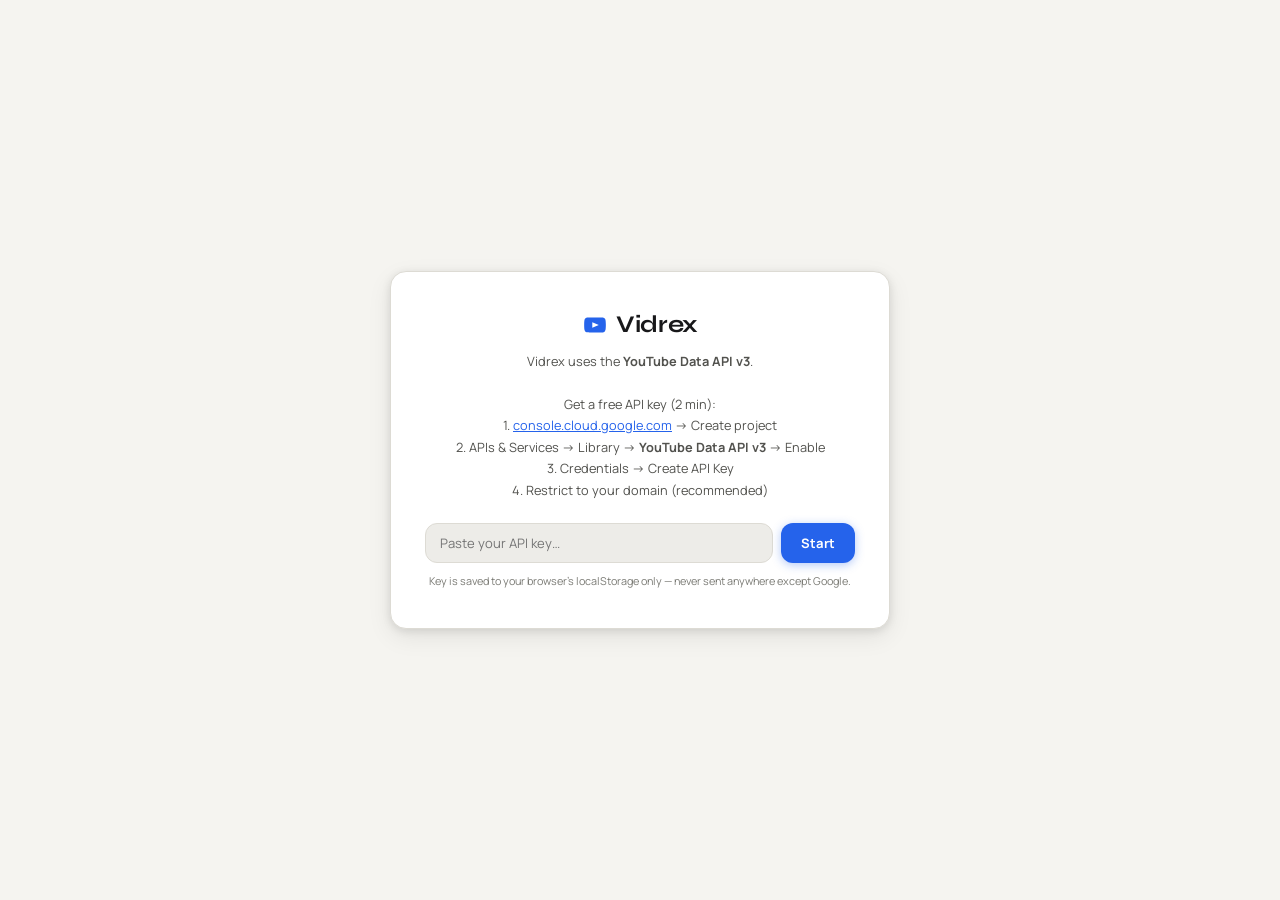
==== index.html @ 0758f0a5 "Add files via upload" ====
<!DOCTYPE html>
<html lang="en" data-theme="light">
<head>
<meta charset="UTF-8">
<meta name="viewport" content="width=device-width, initial-scale=1.0">
<title>Vidrex</title>
<link rel="preconnect" href="https://fonts.googleapis.com">
<link rel="preconnect" href="https://fonts.gstatic.com" crossorigin>
<link href="https://fonts.googleapis.com/css2?family=Syne:wght@600;700;800&family=Manrope:wght@300;400;500;600;700&family=JetBrains+Mono:wght@400;500&display=swap" rel="stylesheet">
<style>
:root{
  --bg:#f5f4f0;
  --bg2:#ffffff;
  --bg3:#edece8;
  --border:#dddbd4;
  --text:#18181a;
  --text2:#52524e;
  --text3:#7a7a74;
  --accent:#2563eb;
  --accent2:#1d4ed8;
  --accent-glow:rgba(37,99,235,.14);
  --thumb:#e0dfd9;
  --sw:248px;
  --r:8px;
  --r2:12px;
  --nh:58px;
  --font:'Manrope',sans-serif;
  --display:'Syne',sans-serif;
  --mono:'JetBrains Mono',monospace;
  --shadow:0 1px 3px rgba(0,0,0,.07),0 4px 12px rgba(0,0,0,.05);
  --shadow2:0 2px 8px rgba(0,0,0,.1),0 8px 24px rgba(0,0,0,.08);
}
[data-theme=dark]{
  --bg:#0e0f11;
  --bg2:#16181c;
  --bg3:#1e2026;
  --border:#252830;
  --text:#e8e9ee;
  --text2:#9ea3b0;
  --text3:#6b7180;
  --accent:#3b82f6;
  --accent2:#60a5fa;
  --accent-glow:rgba(59,130,246,.18);
  --thumb:#1e2026;
  --shadow:0 1px 3px rgba(0,0,0,.3),0 4px 12px rgba(0,0,0,.2);
  --shadow2:0 2px 8px rgba(0,0,0,.4),0 8px 24px rgba(0,0,0,.3);
}
*,*::before,*::after{
  box-sizing:border-box;
  margin:0;
  padding:0;
}
html{font-size:15px;scroll-behavior:smooth}
body{
  font-family:var(--font);
  background:var(--bg);
  color:var(--text);
  min-height:100vh;
  transition:background .2s,color .2s;
  overflow-x:hidden;
}
a{color:inherit;text-decoration:none}
button{
  font-family:var(--font);
  cursor:pointer;
  border:none;
  background:none;
}
input,select{font-family:var(--font)}
img{display:block;max-width:100%}
::-webkit-scrollbar{width:5px;height:5px}
::-webkit-scrollbar-thumb{background:var(--border);border-radius:99px}
::-webkit-scrollbar-track{background:transparent}
#api-banner{
  position:fixed;
  inset:0;
  z-index:9999;
  background:var(--bg);
  display:flex;
  align-items:center;
  justify-content:center;
  padding:20px;
}
.api-box{
  background:var(--bg2);
  border:1.5px solid var(--border);
  border-radius:16px;
  padding:38px 34px;
  max-width:500px;
  width:100%;
  text-align:center;
  box-shadow:var(--shadow2);
}
.api-logo{
  font-family:var(--display);
  font-size:1.6rem;
  font-weight:700;
  color:var(--accent);
  margin-bottom:12px;
  display:flex;
  align-items:center;
  justify-content:center;
  gap:8px;
  letter-spacing:-.02em;
}
.api-logo svg{
  width:26px;
  height:26px;
  fill:var(--accent);
}
.api-logo span{color:var(--text)}
.api-box p{
  font-size:.85rem;
  color:var(--text2);
  line-height:1.68;
  margin-bottom:22px;
}
.api-box p a{color:var(--accent);text-decoration:underline}
.api-row{
  display:flex;
  gap:8px;
  margin-bottom:10px;
}
.api-row input{
  flex:1;
  padding:10px 14px;
  border:1.5px solid var(--border);
  border-radius:var(--r2);
  background:var(--bg3);
  color:var(--text);
  font-size:.87rem;
  outline:none;
  transition:border-color .15s,box-shadow .15s;
}
.api-row input:focus{border-color:var(--accent);box-shadow:0 0 0 3px var(--accent-glow)}
.api-go{
  padding:10px 20px;
  background:var(--accent);
  color:#fff;
  border-radius:var(--r2);
  font-size:.87rem;
  font-weight:700;
  transition:opacity .15s,transform .1s;
  white-space:nowrap;
  box-shadow:0 2px 10px rgba(37,99,235,.35);
}
.api-go:hover{opacity:.88;transform:translateY(-1px)}
.api-err{
  font-size:.77rem;
  color:#ef4444;
  margin-top:7px;
  display:none;
}
.api-note{
  font-size:.72rem;
  color:var(--text3);
  line-height:1.55;
  margin-top:9px;
}
#quota-box.warn{border-color:#f59e0b;color:#92400e}
[data-theme=dark] #quota-box.warn{color:#fbbf24}
.quota-bar-wrap{
  width:80px;
  height:5px;
  background:var(--bg3);
  border-radius:3px;
  overflow:hidden;
}
.quota-bar{
  height:100%;
  border-radius:3px;
  transition:width .3s;
  background:#22c55e;
}
.quota-bar.med{background:#f59e0b}
.quota-bar.hi{background:#ef4444}
#nav{
  position:fixed;
  top:0;
  left:0;
  right:0;
  z-index:100;
  height:var(--nh);
  background:var(--bg2);
  border-bottom:1px solid var(--border);
  display:flex;
  align-items:center;
  padding:0 18px;
  gap:12px;
  backdrop-filter:blur(12px);
  -webkit-backdrop-filter:blur(12px);
}
.logo{
  font-family:var(--display);
  font-size:1.18rem;
  font-weight:700;
  letter-spacing:-.02em;
  color:var(--accent);
  flex-shrink:0;
  display:flex;
  align-items:center;
  gap:6px;
  cursor:pointer;
  user-select:none;
  transition:opacity .15s;
}
.logo:hover{opacity:.82}
.logo svg{
  width:21px;
  height:21px;
  fill:var(--accent);
  flex-shrink:0;
}
.logo .lt{color:var(--text)}
/* single search bar with history dropdown */
.nsw{
  flex:1;
  max-width:520px;
  margin:0 auto;
  display:flex;
  align-items:center;
  background:var(--bg3);
  border:1.5px solid var(--border);
  border-radius:999px;
  overflow:visible;
  transition:border-color .2s,box-shadow .2s;
  position:relative;
}
.nsw:focus-within{border-color:var(--accent);box-shadow:0 0 0 3.5px var(--accent-glow)}
.nsw input{
  flex:1;
  padding:8px 16px;
  background:none;
  border:none;
  outline:none;
  font-size:.86rem;
  font-weight:500;
  color:var(--text);
  border-radius:999px 0 0 999px;
  font-family:var(--font);
}
.nsw input::placeholder{color:var(--text3)}
.sb2{
  padding:0 14px;
  height:36px;
  color:var(--text3);
  display:flex;
  align-items:center;
  border-left:1.5px solid var(--border);
  transition:color .15s;
  flex-shrink:0;
  border-radius:0 999px 999px 0;
}
.sb2:hover{color:var(--accent)}
.sb2 svg{width:14px;height:14px}
/* search history dropdown */
.sh-drop{
  position:absolute;
  top:calc(100% + 7px);
  left:0;
  right:0;
  background:var(--bg2);
  border:1.5px solid var(--border);
  border-radius:var(--r2);
  box-shadow:var(--shadow2);
  z-index:9000;
  display:none;
  overflow:hidden;
  min-width:200px;
}
.sh-drop.open{display:block}
.sh-item{
  display:flex;
  align-items:center;
  gap:9px;
  padding:8px 14px;
  font-size:.84rem;
  color:var(--text2);
  cursor:pointer;
  transition:background .1s;
}
.sh-item:hover{background:var(--bg3)}
.sh-item svg{
  width:13px;
  height:13px;
  flex-shrink:0;
  color:var(--text3);
}
.sh-item .sh-txt{
  flex:1;
  overflow:hidden;
  text-overflow:ellipsis;
  white-space:nowrap;
}
.sh-del{
  padding:2px 7px;
  font-size:.72rem;
  color:var(--text3);
  transition:color .1s;
  border-radius:4px;
  flex-shrink:0;
}
.sh-del:hover{color:var(--accent);background:var(--bg3)}
.nr{
  display:flex;
  align-items:center;
  gap:4px;
  flex-shrink:0;
}
.tz{
  font-size:.68rem;
  font-weight:500;
  color:var(--text2);
  background:var(--bg3);
  border:1.5px solid var(--border);
  border-radius:var(--r);
  padding:4px 6px;
  cursor:pointer;
  outline:none;
  max-width:170px;
  font-family:var(--font);
}
.nb{
  width:34px;
  height:34px;
  border-radius:50%;
  display:flex;
  align-items:center;
  justify-content:center;
  color:var(--text3);
  transition:background .15s,color .15s;
}
.nb:hover{background:var(--bg3);color:var(--text)}
.nb svg{width:16px;height:16px}
#app{padding-top:var(--nh);display:flex}
#sidebar{
  width:var(--sw);
  flex-shrink:0;
  position:fixed;
  top:var(--nh);
  bottom:0;
  left:0;
  background:var(--bg2);
  border-right:1px solid var(--border);
  overflow-y:auto;
  padding:10px 0 8px;
  z-index:50;
  transition:transform .22s cubic-bezier(.4,0,.2,1);
}
#sidebar.collapsed{transform:translateX(-100%)}
#main{transition:margin-left .22s cubic-bezier(.4,0,.2,1)}
body.sidebar-collapsed #main{margin-left:0}
/* hamburger button */
.hbg{
  width:34px;
  height:34px;
  border-radius:50%;
  display:flex;
  flex-direction:column;
  align-items:center;
  justify-content:center;
  gap:4px;
  color:var(--text3);
  transition:background .15s,color .15s;
  flex-shrink:0;
}
.hbg:hover{background:var(--bg3);color:var(--text)}
.hbg span{
  display:block;
  width:15px;
  height:1.5px;
  background:currentColor;
  border-radius:2px;
  transition:transform .22s,opacity .22s,width .22s;
}
.si{
  display:flex;
  align-items:center;
  gap:10px;
  padding:8px 18px;
  font-size:.84rem;
  font-weight:500;
  color:var(--text3);
  cursor:pointer;
  width:100%;
  text-align:left;
  transition:background .12s,color .12s;
  border-radius:0;
  position:relative;
}
.si:hover{background:var(--bg3);color:var(--text)}
.si.active{
  color:var(--accent);
  background:var(--accent-glow);
}
.si.active::before{
  content:'';
  position:absolute;
  left:0;top:0;bottom:0;
  width:3px;
  background:var(--accent);
  border-radius:0 2px 2px 0;
}
.si svg{
  width:15px;
  height:15px;
  flex-shrink:0;
}
.sd{
  border:none;
  border-top:1px solid var(--border);
  margin:6px 14px;
}
#main{
  margin-left:var(--sw);
  flex:1;
  padding:28px 28px 40px;
  min-height:calc(100vh - var(--nh));
  transition:margin-left .22s cubic-bezier(.4,0,.2,1);
}
.cats{
  display:flex;
  gap:6px;
  flex-wrap:wrap;
  margin-bottom:22px;
}
.cat{
  padding:5px 14px;
  border-radius:999px;
  font-size:.76rem;
  font-weight:600;
  background:var(--bg2);
  color:var(--text3);
  border:1.5px solid var(--border);
  cursor:pointer;
  transition:all .15s;
  letter-spacing:.01em;
}
.cat:hover{border-color:var(--accent);color:var(--accent);background:var(--accent-glow)}
.cat.active{
  background:var(--accent);
  color:#fff;
  border-color:var(--accent);
  box-shadow:0 2px 8px rgba(37,99,235,.3);
}
.vgrid{
  display:grid;
  grid-template-columns:repeat(auto-fill,minmax(276px,1fr));
  gap:24px 18px;
}
.vc{
  cursor:pointer;
  border-radius:var(--r2);
  transition:transform .2s,box-shadow .2s;
}
.vc:hover{transform:translateY(-3px);box-shadow:var(--shadow2)}
.vc:hover .tov{opacity:1}
.tw{
  position:relative;
  aspect-ratio:16/9;
  background:var(--thumb);
  border-radius:var(--r2);
  overflow:hidden;
  margin-bottom:10px;
}
.tw img{
  width:100%;
  height:100%;
  object-fit:cover;
  display:block;
  transition:transform .3s;
}
.vc:hover .tw img{transform:scale(1.03)}
.tph{
  width:100%;
  height:100%;
  display:flex;
  align-items:center;
  justify-content:center;
  font-size:2.2rem;
  color:var(--text3);
}
.tov{
  position:absolute;
  inset:0;
  background:linear-gradient(to top,rgba(0,0,0,.5) 0%,rgba(0,0,0,.1) 100%);
  display:flex;
  align-items:center;
  justify-content:center;
  opacity:0;
  transition:opacity .2s;
}
.tov-p{
  width:46px;
  height:46px;
  background:rgba(255,255,255,.95);
  border-radius:50%;
  display:flex;
  align-items:center;
  justify-content:center;
  color:var(--accent);
  box-shadow:0 4px 16px rgba(0,0,0,.25);
  transition:transform .2s;
}
.vc:hover .tov-p{transform:scale(1.08)}
.tov-p svg{
  width:16px;
  height:16px;
  margin-left:3px;
}
.td{
  position:absolute;
  bottom:6px;
  right:6px;
  background:rgba(0,0,0,.82);
  color:#fff;
  font-size:.64rem;
  font-family:var(--mono);
  padding:2px 6px;
  border-radius:4px;
  letter-spacing:.02em;
}
.vt{
  font-size:.86rem;
  font-weight:600;
  line-height:1.38;
  color:var(--text);
  margin-bottom:4px;
  display:-webkit-box;
  -webkit-line-clamp:2;
  -webkit-box-orient:vertical;
  overflow:hidden;
}
.vch{
  font-size:.74rem;
  font-weight:500;
  color:var(--text3);
  margin-bottom:2px;
}
.vs{font-size:.72rem;color:var(--text3)}
.dot{margin:0 4px}
/* ── Personalised "For You" label ───────────────────────────── */
.fy-label{
  grid-column:1/-1;
  display:flex;
  align-items:center;
  gap:5px;
  font-size:.7rem;
  font-weight:700;
  color:var(--text3);
  margin-bottom:-4px;
  letter-spacing:.06em;
  text-transform:uppercase;
}
.fy-label svg{width:11px;height:11px;flex-shrink:0;color:var(--accent);opacity:.7}
/* ── Sub-section divider labels ─────────────────────────────── */
.feed-sect{
  grid-column:1/-1;
  display:flex;
  align-items:center;
  gap:8px;
  font-size:.72rem;
  font-weight:600;
  color:var(--text3);
  text-transform:uppercase;
  letter-spacing:.05em;
  margin:6px 0 -4px;
}
.feed-sect::after{content:'';flex:1;height:1px;background:var(--border)}
.loader{
  display:flex;
  justify-content:center;
  padding:28px;
  gap:6px;
}
.loader span{
  width:6px;
  height:6px;
  border-radius:50%;
  background:var(--accent);
  animation:bounce .9s infinite both;
  opacity:.5;
}
.loader span:nth-child(2){animation-delay:.15s}
.loader span:nth-child(3){animation-delay:.3s}
@keyframes bounce{0%,80%,100%{transform:scale(.6);opacity:.3}40%{transform:scale(1);opacity:1}}
#watch-page,#channel-page,#search-page{display:none}
#watch-page.on,#channel-page.on,#search-page.on{display:block}
#home-page.off{display:none}
.wtop{
  display:flex;
  align-items:center;
  gap:10px;
  margin-bottom:18px;
  flex-wrap:wrap;
}
.bb{
  display:flex;
  align-items:center;
  gap:5px;
  font-size:.81rem;
  font-weight:600;
  color:var(--text3);
  padding:6px 12px 6px 9px;
  border-radius:999px;
  background:var(--bg2);
  border:1.5px solid var(--border);
  transition:all .15s;
  flex-shrink:0;
}
.bb:hover{color:var(--text);border-color:var(--text3)}
.bb svg{width:13px;height:13px}
.wl{
  display:grid;
  grid-template-columns:1fr 334px;
  gap:28px;
  align-items:start;
}
.pw{
  position:relative;
  width:100%;
  aspect-ratio:16/9;
  background:#000;
  border-radius:var(--r2);
  overflow:hidden;
  margin-bottom:15px;
  box-shadow:var(--shadow2);
}
.wti{
  font-family:var(--display);
  font-size:1.12rem;
  font-weight:700;
  line-height:1.3;
  letter-spacing:-.015em;
  margin-bottom:10px;
}
.wmr{
  display:flex;
  align-items:center;
  justify-content:space-between;
  flex-wrap:wrap;
  gap:7px;
  margin-bottom:13px;
  padding-bottom:13px;
  border-bottom:1px solid var(--border);
}
.wst{
  font-size:.78rem;
  color:var(--text3);
  display:flex;
  gap:14px;
  flex-wrap:wrap;
}
.wa{
  display:flex;
  gap:5px;
  flex-wrap:wrap;
}
.ab{
  display:flex;
  align-items:center;
  gap:4px;
  padding:5px 12px;
  border-radius:999px;
  border:1.5px solid var(--border);
  background:var(--bg2);
  font-size:.77rem;
  color:var(--text2);
  font-weight:600;
  transition:all .15s;
}
.ab:hover:not(:disabled){border-color:var(--accent);color:var(--accent);background:var(--accent-glow)}
.ab.on{color:var(--accent);border-color:var(--accent);background:var(--accent-glow)}
.ab:disabled{opacity:.4;cursor:not-allowed}
.ab svg{width:12px;height:12px}
.ab .cnt{
  font-size:.71rem;
  opacity:.7;
  margin-left:1px;
}
.cr{
  display:flex;
  align-items:center;
  gap:12px;
  padding:13px 0;
  border-bottom:1px solid var(--border);
  margin-bottom:15px;
  cursor:pointer;
  transition:opacity .15s;
}
.cr:hover{opacity:.82}
.cr:hover .chn{color:var(--accent)}
.cav{
  width:40px;
  height:40px;
  border-radius:50%;
  background:var(--thumb);
  flex-shrink:0;
  display:flex;
  align-items:center;
  justify-content:center;
  font-weight:700;
  font-size:.88rem;
  color:var(--text2);
  overflow:hidden;
  border:2px solid var(--border);
}
.cav img{
  width:100%;
  height:100%;
  object-fit:cover;
}
.chn{
  font-size:.88rem;
  font-weight:700;
  margin-bottom:1px;
  transition:color .15s;
}
.chs{font-size:.73rem;color:var(--text3)}
.subb{
  padding:6px 16px;
  border-radius:999px;
  background:var(--accent);
  color:#fff;
  font-size:.79rem;
  font-weight:700;
  transition:opacity .12s,transform .1s;
  flex-shrink:0;
  box-shadow:0 2px 8px rgba(37,99,235,.3);
}
.subb:hover{opacity:.88;transform:translateY(-1px)}
.subb.sd{
  background:var(--bg3);
  color:var(--text2);
  border:1.5px solid var(--border);
  box-shadow:none;
}
.db{
  background:var(--bg3);
  border-radius:var(--r2);
  padding:14px 16px;
  font-size:.82rem;
  line-height:1.68;
  color:var(--text2);
  border:1px solid var(--border);
}
.di{white-space:pre-wrap}
.di.cl{
  display:-webkit-box;
  -webkit-line-clamp:3;
  -webkit-box-orient:vertical;
  overflow:hidden;
  white-space:normal;
}
.di a{
  color:var(--accent);
  text-decoration:underline;
  text-underline-offset:2px;
}
.dtog{
  margin-top:8px;
  font-size:.76rem;
  font-weight:700;
  color:var(--text);
  cursor:pointer;
  display:inline-block;
}
.dtog:hover{color:var(--accent)}
.upt{
  font-size:.81rem;
  font-weight:700;
  margin-bottom:13px;
  padding-bottom:10px;
  border-bottom:1px solid var(--border);
}
.ul{
  display:flex;
  flex-direction:column;
  gap:8px;
}
.unc{
  display:flex;
  gap:10px;
  cursor:pointer;
  padding:6px;
  border-radius:var(--r);
  transition:background .15s;
}
.unc:hover{background:var(--bg3)}
.uth{
  width:120px;
  flex-shrink:0;
  aspect-ratio:16/9;
  background:var(--thumb);
  border-radius:6px;
  overflow:hidden;
  position:relative;
}
.uth img{
  width:100%;
  height:100%;
  object-fit:cover;
  transition:transform .25s;
}
.unc:hover .uth img{transform:scale(1.04)}
.utph{
  width:100%;
  height:100%;
  display:flex;
  align-items:center;
  justify-content:center;
  font-size:1.1rem;
  color:var(--text3);
}
.utd{
  position:absolute;
  bottom:3px;
  right:3px;
  background:rgba(0,0,0,.82);
  color:#fff;
  font-size:.59rem;
  font-family:var(--mono);
  padding:1px 5px;
  border-radius:3px;
}
.uni{flex:1;min-width:0}
.unt{
  font-size:.79rem;
  font-weight:600;
  line-height:1.32;
  display:-webkit-box;
  -webkit-line-clamp:2;
  -webkit-box-orient:vertical;
  overflow:hidden;
  color:var(--text);
  margin-bottom:3px;
}
.unc2{font-size:.7rem;color:var(--text3)}
.chh{
  background:var(--bg2);
  border:1.5px solid var(--border);
  border-radius:var(--r2);
  padding:26px 22px;
  margin-bottom:22px;
  display:flex;
  align-items:center;
  gap:20px;
  flex-wrap:wrap;
  box-shadow:var(--shadow);
}
.chha{
  width:72px;
  height:72px;
  border-radius:50%;
  background:var(--thumb);
  flex-shrink:0;
  display:flex;
  align-items:center;
  justify-content:center;
  font-size:1.8rem;
  font-weight:700;
  color:var(--text2);
  overflow:hidden;
  border:2px solid var(--border);
}
.chha img{
  width:100%;
  height:100%;
  object-fit:cover;
}
.chhn{
  font-family:var(--display);
  font-size:1.32rem;
  font-weight:700;
  margin-bottom:3px;
  letter-spacing:-.02em;
}
.chhs{font-size:.79rem;color:var(--text3);font-weight:500}
.chhd{
  font-size:.79rem;
  color:var(--text2);
  margin-top:6px;
  line-height:1.55;
  max-width:600px;
}
.sr{
  display:flex;
  flex-direction:column;
  gap:10px;
}
/* channel card in search results */
.sch{
  display:flex;
  align-items:center;
  gap:14px;
  padding:10px;
  border-radius:var(--r2);
  cursor:pointer;
  transition:background .12s;
}
.sch:hover{background:var(--bg3)}
.sch-av{
  width:58px;
  height:58px;
  border-radius:50%;
  background:var(--thumb);
  flex-shrink:0;
  display:flex;
  align-items:center;
  justify-content:center;
  font-size:1.4rem;
  font-weight:700;
  color:var(--text2);
  overflow:hidden;
  border:2px solid var(--border);
}
.sch-av img{
  width:100%;
  height:100%;
  object-fit:cover;
}
.sch-name{
  font-size:.94rem;
  font-weight:700;
  margin-bottom:2px;
}
.sch-meta{font-size:.75rem;color:var(--text3)}
.sc{
  display:flex;
  gap:14px;
  cursor:pointer;
  padding:10px;
  border-radius:var(--r2);
  transition:background .15s;
  content-visibility:auto;
  contain-intrinsic-size:0 100px;
}
.sc:hover{background:var(--bg3)}
.sc-ch{cursor:pointer;transition:color .12s;font-weight:500}
.sc-ch:hover{
  color:var(--accent);
  text-decoration:underline;
  text-underline-offset:2px;
}
.sth{
  width:200px;
  flex-shrink:0;
  aspect-ratio:16/9;
  background:var(--thumb);
  border-radius:var(--r);
  overflow:hidden;
  position:relative;
}
.sth img{
  width:100%;
  height:100%;
  object-fit:cover;
  transition:transform .25s;
}
.sc:hover .sth img{transform:scale(1.04)}
.sthp{
  width:100%;
  height:100%;
  display:flex;
  align-items:center;
  justify-content:center;
  font-size:1.8rem;
  color:var(--text3);
}
.sdu{
  position:absolute;
  bottom:4px;
  right:4px;
  background:rgba(0,0,0,.78);
  color:#fff;
  font-size:.68rem;
  font-family:var(--mono);
  padding:1px 4px;
  border-radius:3px;
}
.sif{flex:1}
.sti{
  font-size:.96rem;
  font-weight:500;
  margin-bottom:4px;
}
.sme{
  font-size:.76rem;
  color:var(--text3);
  margin-bottom:5px;
}
.sde{
  font-size:.78rem;
  color:var(--text2);
  line-height:1.5;
  display:-webkit-box;
  -webkit-line-clamp:2;
  -webkit-box-orient:vertical;
  overflow:hidden;
}
#toast{
  position:fixed;
  bottom:24px;
  left:50%;
  transform:translateX(-50%) translateY(20px);
  background:var(--text);
  color:var(--bg);
  padding:9px 20px;
  border-radius:999px;
  font-size:.81rem;
  font-weight:600;
  opacity:0;
  transition:all .22s cubic-bezier(.4,0,.2,1);
  z-index:998;
  pointer-events:none;
  white-space:nowrap;
  box-shadow:var(--shadow2);
}
#toast.show{opacity:1;transform:translateX(-50%) translateY(0)}
.empty{
  text-align:center;
  padding:56px 20px;
  color:var(--text3);
}
.empty svg{
  width:40px;
  height:40px;
  margin:0 auto 14px;
  opacity:.5;
}
.empty h3{
  font-size:.92rem;
  font-weight:700;
  color:var(--text2);
  margin-bottom:5px;
}
.empty p{font-size:.79rem}
#sub-section{display:flex;flex-direction:column}
.sub-si{
  display:flex;
  align-items:center;
  gap:8px;
  padding:7px 18px;
  font-size:.83rem;
  font-weight:500;
  color:var(--text3);
  cursor:pointer;
  width:100%;
  text-align:left;
  transition:background .12s,color .12s;
  border:none;
  background:none;
  font-family:var(--font);
}
.sub-si:hover{background:var(--bg3);color:var(--text)}
.sub-av{
  width:22px;
  height:22px;
  border-radius:50%;
  background:var(--thumb);
  flex-shrink:0;
  display:flex;
  align-items:center;
  justify-content:center;
  font-size:.6rem;
  font-weight:700;
  color:var(--text2);
  overflow:hidden;
}
.sub-av img{
  width:100%;
  height:100%;
  object-fit:cover;
}
.sub-name{
  overflow:hidden;
  text-overflow:ellipsis;
  white-space:nowrap;
}
#sub-empty{
  font-size:.73rem;
  color:var(--text3);
  padding:5px 18px 8px;
  font-style:italic;
}
.ban-wrap{padding:4px 0 6px}
.ban-label{
  font-size:.66rem;
  font-weight:700;
  letter-spacing:.08em;
  text-transform:uppercase;
  color:var(--text3);
  padding:6px 18px 5px;
  display:block;
}
.ban-row{
  display:flex;
  gap:5px;
  padding:0 10px 5px;
}
.ban-row input{
  flex:1;
  padding:5px 10px;
  border:1.5px solid var(--border);
  border-radius:var(--r);
  background:var(--bg3);
  color:var(--text);
  font-size:.77rem;
  outline:none;
  min-width:0;
  transition:border-color .15s;
}
.ban-row input:focus{border-color:var(--accent)}
.ban-add{
  padding:5px 10px;
  background:var(--accent);
  color:#fff;
  border-radius:var(--r);
  font-size:.75rem;
  font-weight:700;
  white-space:nowrap;
  flex-shrink:0;
}
#ban-list{
  padding:0 10px 2px;
  display:flex;
  flex-direction:column;
  gap:3px;
}
.ban-empty{
  font-size:.73rem;
  color:var(--text3);
  padding:1px 8px 3px;
  font-style:italic;
}
.ban-tag{
  display:flex;
  align-items:center;
  justify-content:space-between;
  background:var(--bg3);
  border:1.5px solid var(--border);
  border-radius:var(--r);
  padding:3px 8px;
  font-size:.75rem;
  color:var(--text2);
  gap:6px;
}
.ban-tag span{
  overflow:hidden;
  text-overflow:ellipsis;
  white-space:nowrap;
}
.ban-tag button{
  color:var(--text3);
  font-size:1rem;
  line-height:1;
  flex-shrink:0;
  transition:color .12s;
}
.ban-tag button:hover{color:var(--accent)}
@media(max-width:1100px){.wl{grid-template-columns:1fr}#upnp{display:none}}
@media(max-width:1024px) and (min-width:801px){#main{padding:18px 16px}}
@media(max-width:800px){:root{--sw:0px}#sidebar{display:none}#main{margin-left:0;padding:14px}.vgrid{grid-template-columns:repeat(auto-fill,minmax(200px,1fr));gap:14px}.ch-sort-row{flex-wrap:wrap}}
/* Card entry animation */
@keyframes fadeUp{from{opacity:0;transform:translateY(10px)}to{opacity:1;transform:translateY(0)}}
.vc{
  animation:fadeUp .22s ease both;
  content-visibility:auto;       /* skip paint+layout for off-screen cards */
  contain-intrinsic-size:0 280px; /* placeholder height so scroll bar stays stable */
}
/* Keyboard focus outlines */
.vc:focus-visible,.ab:focus-visible,.si:focus-visible,.cat:focus-visible,.bb:focus-visible,.subb:focus-visible,.unc:focus-visible,.sub-si:focus-visible,.ch-sb:focus-visible{
  outline:2px solid var(--accent);
  outline-offset:2px;
  border-radius:var(--r);
}
/* Skeleton shimmer */
@keyframes shimmer{0%{background-position:-200% 0}100%{background-position:200% 0}}
.tph,.utph,.sthp{
  background:linear-gradient(90deg,var(--thumb) 25%,var(--bg3) 50%,var(--thumb) 75%);
  background-size:200% 100%;
  animation:shimmer 1.6s infinite;
}
/* Clickable channel name */
.vch{
  cursor:pointer;
  display:inline-block;
  transition:color .12s;
}
.vch:hover{
  color:var(--accent);
  text-decoration:underline;
  text-underline-offset:2px;
}
/* Channel toolbar */
.ch-toolbar{
  display:flex;
  align-items:center;
  justify-content:space-between;
  flex-wrap:wrap;
  gap:10px;
  margin-bottom:14px;
}
.sect{
  font-family:var(--display);
  font-size:.95rem;
  font-weight:700;
  display:flex;
  align-items:center;
  gap:8px;
  margin:0;
  letter-spacing:-.01em;
}
.ch-count{
  font-size:.74rem;
  font-weight:500;
  color:var(--text3);
}
.ch-sort-row{
  display:flex;
  align-items:center;
  gap:5px;
}
.ch-sort-label{
  font-size:.75rem;
  color:var(--text3);
  margin-right:2px;
}
.ch-sb{
  padding:4px 11px;
  border-radius:999px;
  border:1.5px solid var(--border);
  background:var(--bg2);
  color:var(--text3);
  font-size:.74rem;
  font-weight:600;
  cursor:pointer;
  transition:all .15s;
  white-space:nowrap;
}
.ch-sb:hover{border-color:var(--accent);color:var(--accent)}
.ch-sb.active{
  background:var(--accent);
  color:#fff;
  border-color:var(--accent);
  box-shadow:0 2px 8px rgba(37,99,235,.25);
}
/* Progress bar for bulk channel load */
.ch-progress{
  margin-bottom:16px;
  display:flex;
  flex-direction:column;
  gap:6px;
}
.ch-prog-track{
  height:3px;
  background:var(--bg3);
  border-radius:2px;
  overflow:hidden;
}
@keyframes progPulse{0%,100%{opacity:1}50%{opacity:.5}}
.ch-prog-fill{
  height:100%;
  background:var(--accent);
  border-radius:2px;
  transition:width .3s ease;
  animation:progPulse 1.6s ease infinite;
}
.ch-prog-fill.done{animation:none;opacity:1}
.ch-prog-text{font-size:.72rem;color:var(--text3)}
/* Shorts badge on channel video cards */
.shorts-badge{
  position:absolute;
  top:6px;
  left:6px;
  background:rgba(239,68,68,.92);
  color:#fff;
  font-size:.59rem;
  font-weight:700;
  padding:2px 5px;
  border-radius:4px;
  letter-spacing:.05em;
  text-transform:uppercase;
}
/* Scroll-to-top button */
#scroll-top{
  position:fixed;
  bottom:60px;
  right:18px;
  z-index:199;
  width:38px;
  height:38px;
  border-radius:50%;
  background:var(--accent);
  border:none;
  box-shadow:0 4px 14px rgba(37,99,235,.4);
  display:none;
  align-items:center;
  justify-content:center;
  color:#fff;
  transition:all .18s;
  padding:0;
}
#scroll-top:hover{
  transform:translateY(-2px);
  box-shadow:0 6px 18px rgba(37,99,235,.5);
}
#scroll-top svg{width:15px;height:15px}
#scroll-top.show{display:flex}
/* Sidebar finer scrollbar */
#sidebar::-webkit-scrollbar{width:3px}
#sidebar::-webkit-scrollbar-thumb{background:var(--border);border-radius:2px}
/* Quota box hidden at zero */
#quota-box{
  position:fixed;
  bottom:18px;
  right:18px;
  z-index:200;
  background:var(--bg2);
  border:1.5px solid var(--border);
  border-radius:var(--r2);
  padding:9px 14px;
  font-size:.73rem;
  color:var(--text2);
  display:none;
  align-items:center;
  gap:8px;
  box-shadow:var(--shadow);
}

/* ── Video Float: watch overlay OR PiP — iframe NEVER moves ─── */
/* In watch mode: position:fixed synced to #player placeholder   */
/* In pip  mode: position:fixed at draggable corner window       */
#video-float{
  position:fixed;
  z-index:800;
  display:none;
  flex-direction:column;
  background:#000;
  overflow:hidden;
  user-select:none;
  touch-action:none;
}
#video-float.pip-mode{
  border-radius:10px;
  box-shadow:0 12px 48px rgba(0,0,0,.65),0 2px 8px rgba(0,0,0,.4);
  min-width:200px;
  min-height:136px;
}
#pip-bar{
  height:34px;
  background:rgba(14,14,12,.94);
  display:none;
  align-items:center;
  padding:0 8px 0 11px;
  gap:6px;
  flex-shrink:0;
  border-bottom:1px solid rgba(255,255,255,.07);
}
#video-float.pip-mode #pip-bar{display:flex;cursor:move}
#pip-title{
  flex:1;
  font-size:.67rem;
  color:rgba(255,255,255,.78);
  overflow:hidden;
  text-overflow:ellipsis;
  white-space:nowrap;
}
.pip-btn{
  width:26px;
  height:26px;
  border-radius:5px;
  display:flex;
  align-items:center;
  justify-content:center;
  color:rgba(255,255,255,.55);
  flex-shrink:0;
  transition:background .12s,color .12s;
}
.pip-btn:hover{background:rgba(255,255,255,.13);color:#fff}
.pip-btn svg{
  width:13px;
  height:13px;
  stroke:currentColor;
}
#vf-body{
  flex:1;
  position:relative;
  overflow:hidden;
}
#vf-body iframe{
  width:100%;
  height:100%;
  border:none;
  display:block;
}
/* ── Custom video controls overlay ─────────────────────────── */
#vc-overlay{
  position:absolute;
  inset:0;
  z-index:2;
  display:flex;
  flex-direction:column;
  justify-content:space-between;
  opacity:0;
  transition:opacity .22s;
  pointer-events:none;
  background:transparent;
}
#vc-overlay.show,
#vf-body:hover #vc-overlay{
  opacity:1;
  pointer-events:all;
}
#vc-overlay::before{
  content:'';
  position:absolute;
  top:0;left:0;right:0;height:72px;
  background:linear-gradient(to bottom,rgba(0,0,0,.55) 0%,transparent 100%);
  pointer-events:none;
}
#vc-overlay::after{
  content:'';
  position:absolute;
  bottom:0;left:0;right:0;height:80px;
  background:linear-gradient(to top,rgba(0,0,0,.72) 0%,transparent 100%);
  pointer-events:none;
}
#vc-center{
  flex:1;
  display:flex;
  align-items:center;
  justify-content:center;
  position:relative;
  z-index:1;
  cursor:pointer;
}
#vc-big-btn{
  width:58px;height:58px;
  border-radius:50%;
  background:rgba(255,255,255,.15);
  backdrop-filter:blur(4px);
  -webkit-backdrop-filter:blur(4px);
  border:2px solid rgba(255,255,255,.3);
  display:flex;align-items:center;justify-content:center;
  color:#fff;
  transition:background .15s,transform .12s;
  flex-shrink:0;
}
#vc-big-btn:hover{background:rgba(255,255,255,.28);transform:scale(1.08)}
#vc-big-btn svg{width:24px;height:24px;fill:#fff;flex-shrink:0}
#vc-big-btn .ic-play{margin-left:3px}
#vc-bar{
  position:relative;
  z-index:1;
  display:flex;
  align-items:center;
  gap:8px;
  padding:0 12px 10px;
}
.vc-btn{
  width:30px;height:30px;
  border-radius:6px;
  display:flex;align-items:center;justify-content:center;
  color:rgba(255,255,255,.88);
  flex-shrink:0;
  transition:color .12s,background .12s;
}
.vc-btn:hover{color:#fff;background:rgba(255,255,255,.12)}
.vc-btn svg{width:16px;height:16px;fill:currentColor;flex-shrink:0}
#vc-time{
  font-size:.7rem;
  font-family:var(--mono);
  color:rgba(255,255,255,.82);
  white-space:nowrap;
  flex-shrink:0;
  letter-spacing:.02em;
}
#vc-seek{
  flex:1;
  height:18px;
  display:flex;
  align-items:center;
  cursor:pointer;
  position:relative;
}
#vc-seek-track{
  width:100%;
  height:3px;
  background:rgba(255,255,255,.25);
  border-radius:3px;
  position:relative;
  transition:height .12s;
  overflow:visible;
}
#vc-seek:hover #vc-seek-track{height:5px}
#vc-seek-fill{
  position:absolute;
  left:0;top:0;bottom:0;
  background:#fff;
  border-radius:3px;
  width:0%;
}
#vc-seek-dot{
  position:absolute;
  top:50%;
  width:13px;height:13px;
  background:#fff;
  border-radius:50%;
  transform:translate(-50%,-50%) scale(0);
  transition:transform .12s;
  left:0%;
  box-shadow:0 1px 4px rgba(0,0,0,.4);
}
#vc-seek:hover #vc-seek-dot{transform:translate(-50%,-50%) scale(1)}
#vc-vol-inp{
  -webkit-appearance:none;
  appearance:none;
  width:60px;height:3px;
  background:rgba(255,255,255,.3);
  border-radius:3px;
  outline:none;
  cursor:pointer;
  flex-shrink:0;
  accent-color:#fff;
}
#vc-vol-inp::-webkit-slider-thumb{
  -webkit-appearance:none;
  width:11px;height:11px;
  border-radius:50%;
  background:#fff;
  cursor:pointer;
  box-shadow:0 1px 3px rgba(0,0,0,.4);
}
#vc-vol-inp::-moz-range-thumb{
  width:11px;height:11px;
  border-radius:50%;
  background:#fff;
  border:none;
  cursor:pointer;
}
/* transparent shield prevents iframe eating mouse during drag/resize */
#pip-shield{
  position:absolute;
  inset:0;
  z-index:4;
  display:none;
  cursor:inherit;
}
#video-float.pip-active #pip-shield{display:block}
/* corner resize grips — hidden in watch mode, shown in pip mode */
.pip-grip{
  position:absolute;
  width:22px;
  height:22px;
  z-index:5;
  display:none;
}
#video-float.pip-mode .pip-grip{display:block}
.pip-grip::after{
  content:'';
  position:absolute;
  width:9px;
  height:9px;
  border-color:rgba(255,255,255,.45);
  border-style:solid;
  transition:border-color .12s;
}
.pip-grip:hover::after{border-color:rgba(255,255,255,.9)}
.pip-grip-tl{
  top:34px;
  left:0;
  cursor:nw-resize;
}
.pip-grip-tl::after{
  top:4px;
  left:4px;
  border-width:2px 0 0 2px;
}
.pip-grip-tr{
  top:34px;
  right:0;
  cursor:ne-resize;
}
.pip-grip-tr::after{
  top:4px;
  right:4px;
  border-width:2px 2px 0 0;
}
.pip-grip-bl{
  bottom:0;
  left:0;
  cursor:sw-resize;
}
.pip-grip-bl::after{
  bottom:4px;
  left:4px;
  border-width:0 0 2px 2px;
}
.pip-grip-br{
  bottom:0;
  right:0;
  cursor:se-resize;
}
.pip-grip-br::after{
  bottom:4px;
  right:4px;
  border-width:0 2px 2px 0;
}
/* #player is a layout placeholder only — actual video is in #video-float */
#player{visibility:hidden}
</style>
</head>
<body>

<div id="api-banner">
  <div class="api-box">
    <div class="api-logo">
      <svg viewBox="0 0 24 24"><path d="M21.8 8s-.2-1.4-.8-2c-.8-.8-1.7-.8-2-.9C16.6 5 12 5 12 5s-4.6 0-7 .1c-.4 0-1.3.1-2 .9-.6.6-.8 2-.8 2S2 9.6 2 11.2v1.5c0 1.6.2 3.2.2 3.2s.2 1.4.8 2c.8.8 1.8.8 2.2.8C6.6 19 12 19 12 19s4.6 0 7-.1c.4 0 1.3-.1 2-.9.6-.6.8-2 .8-2s.2-1.6.2-3.2v-1.5C22 9.6 21.8 8 21.8 8zM9.5 14.5v-5l6 2.5-6 2.5z"/></svg>
      <span>Vidrex</span>
    </div>
    <p>Vidrex uses the <strong>YouTube Data API v3</strong>.<br><br>
      Get a free API key (2 min):<br>
      1. <a href="https://console.cloud.google.com/" target="_blank">console.cloud.google.com</a> → Create project<br>
      2. APIs &amp; Services → Library → <strong>YouTube Data API v3</strong> → Enable<br>
      3. Credentials → Create API Key<br>
      4. Restrict to your domain (recommended)</p>
    <div class="api-row">
      <input type="text" id="api-key-input" placeholder="Paste your API key…" autocomplete="off" onkeydown="if(event.key==='Enter')applyKey()" oninput="document.getElementById('api-err').style.display='none'">
      <button class="api-go" onclick="applyKey()">Start</button>
    </div>
    <div class="api-err" id="api-err"></div>
    <div class="api-note">Key is saved to your browser's localStorage only — never sent anywhere except Google.</div>
  </div>
</div>

<nav id="nav" style="display:none">
  <button class="hbg" id="hbg-btn" onclick="toggleSidebar()" title="Toggle sidebar" aria-label="Toggle sidebar">
    <span></span><span></span><span></span>
  </button>
  <div class="logo" onclick="goHome()">
    <svg viewBox="0 0 24 24"><path d="M21.8 8s-.2-1.4-.8-2c-.8-.8-1.7-.8-2-.9C16.6 5 12 5 12 5s-4.6 0-7 .1c-.4 0-1.3.1-2 .9-.6.6-.8 2-.8 2S2 9.6 2 11.2v1.5c0 1.6.2 3.2.2 3.2s.2 1.4.8 2c.8.8 1.8.8 2.2.8C6.6 19 12 19 12 19s4.6 0 7-.1c.4 0 1.3-.1 2-.9.6-.6.8-2 .8-2s.2-1.6.2-3.2v-1.5C22 9.6 21.8 8 21.8 8zM9.5 14.5v-5l6 2.5-6 2.5z"/></svg>
    <span class="lt">Vidrex</span>
  </div>
  <!-- SINGLE search bar — no search bar anywhere else in the app -->
  <div class="nsw">
    <input type="text" id="nav-search" placeholder="Search videos…" autocomplete="off"
      onfocus="openSearchDrop()"
      onblur="setTimeout(closeSearchDrop,200)"
      onkeydown="handleSearchKey(event)"
      oninput="renderSearchDrop()">
    <button class="sb2" onclick="commitSearch()" aria-label="Search">
      <svg viewBox="0 0 24 24" fill="none" stroke="currentColor" stroke-width="2"><circle cx="11" cy="11" r="8"/><path d="m21 21-4.35-4.35"/></svg>
    </button>
    <div class="sh-drop" id="sh-drop"></div>
  </div>
  <div class="nr">
    <select class="tz" id="tz-sel" onchange="setTz(this.value)" title="Timezone"></select>
    <button class="nb" onclick="toggleTheme()" title="Toggle dark/light">
      <svg id="ico-m" viewBox="0 0 24 24" fill="none" stroke="currentColor" stroke-width="2"><path d="M21 12.79A9 9 0 1 1 11.21 3 7 7 0 0 0 21 12.79z"/></svg>
      <svg id="ico-s" style="display:none" viewBox="0 0 24 24" fill="none" stroke="currentColor" stroke-width="2"><circle cx="12" cy="12" r="5"/><line x1="12" y1="1" x2="12" y2="3"/><line x1="12" y1="21" x2="12" y2="23"/><line x1="4.22" y1="4.22" x2="5.64" y2="5.64"/><line x1="18.36" y1="18.36" x2="19.78" y2="19.78"/><line x1="1" y1="12" x2="3" y2="12"/><line x1="21" y1="12" x2="23" y2="12"/><line x1="4.22" y1="19.78" x2="5.64" y2="18.36"/><line x1="18.36" y1="5.64" x2="19.78" y2="4.22"/></svg>
    </button>
    <button class="nb" onclick="clearKey()" title="Change API key" style="font-size:.62rem;font-weight:700;letter-spacing:.02em;color:var(--text3)">KEY</button>
  </div>
</nav>

<div id="app" style="display:none">
  <aside id="sidebar">
    <button class="si active" id="sb-home" onclick="goHome()">
      <svg viewBox="0 0 24 24" fill="none" stroke="currentColor" stroke-width="2"><path d="m3 9 9-7 9 7v11a2 2 0 0 1-2 2H5a2 2 0 0 1-2-2z"/><polyline points="9 22 9 12 15 12 15 22"/></svg>Home
    </button>
    <button class="si" id="sb-trending" onclick="loadCategory('trending',this)">
      <svg viewBox="0 0 24 24" fill="none" stroke="currentColor" stroke-width="2"><polyline points="22 7 13.5 15.5 8.5 10.5 2 17"/><polyline points="16 7 22 7 22 13"/></svg>Trending
    </button>
    <button class="si" id="sb-music" onclick="loadCategory('music',this)">
      <svg viewBox="0 0 24 24" fill="none" stroke="currentColor" stroke-width="2"><path d="M9 18V5l12-2v13"/><circle cx="6" cy="18" r="3"/><circle cx="18" cy="16" r="3"/></svg>Music
    </button>
    <button class="si" id="sb-gaming" onclick="loadCategory('gaming',this)">
      <svg viewBox="0 0 24 24" fill="none" stroke="currentColor" stroke-width="2"><rect x="2" y="6" width="20" height="12" rx="2"/><path d="M6 12h4m-2-2v4"/><circle cx="17" cy="11" r="1"/><circle cx="19" cy="13" r="1"/></svg>Gaming
    </button>
    <button class="si" id="sb-tech" onclick="loadCategory('tech',this)">
      <svg viewBox="0 0 24 24" fill="none" stroke="currentColor" stroke-width="2"><rect x="2" y="3" width="20" height="14" rx="2"/><line x1="8" y1="21" x2="16" y2="21"/><line x1="12" y1="17" x2="12" y2="21"/></svg>Technology
    </button>
    <button class="si" id="sb-education" onclick="loadCategory('education',this)">
      <svg viewBox="0 0 24 24" fill="none" stroke="currentColor" stroke-width="2"><path d="m2 7 10-5 10 5-10 5-10-5z"/><path d="M22 7v6"/><path d="M6 10.5V17a6 6 0 0 0 12 0v-6.5"/></svg>Education
    </button>
    <button class="si" id="sb-science" onclick="loadCategory('science',this)">
      <svg viewBox="0 0 24 24" fill="none" stroke="currentColor" stroke-width="2"><path d="M9 3H5a2 2 0 0 0-2 2v4m6-6h10a2 2 0 0 1 2 2v4M9 3v18m0 0h10a2 2 0 0 0 2-2V9M9 21H5a2 2 0 0 1-2-2V9m0 0h18"/></svg>Science
    </button>
    <button class="si" id="sb-film" onclick="loadCategory('film',this)">
      <svg viewBox="0 0 24 24" fill="none" stroke="currentColor" stroke-width="2"><rect x="2" y="2" width="20" height="20" rx="2"/><path d="M7 2v20M17 2v20M2 12h20M2 7h5M2 17h5M17 17h5M17 7h5"/></svg>Film
    </button>
    <button class="si" id="sb-sports" onclick="loadCategory('sports',this)">
      <svg viewBox="0 0 24 24" fill="none" stroke="currentColor" stroke-width="2"><circle cx="12" cy="12" r="10"/><path d="M4.93 4.93l14.14 14.14M4.93 19.07L19.07 4.93"/></svg>Sports
    </button>
    <hr class="sd">
    <button class="si" onclick="showSaved()">
      <svg viewBox="0 0 24 24" fill="none" stroke="currentColor" stroke-width="2"><circle cx="12" cy="12" r="10"/><polyline points="12 6 12 12 16 14"/></svg>Watch Later
    </button>
    <button class="si" onclick="showLiked()">
      <svg viewBox="0 0 24 24" fill="none" stroke="currentColor" stroke-width="2"><path d="M14 9V5a3 3 0 0 0-3-3l-4 9v11h11.28a2 2 0 0 0 2-1.7l1.38-9a2 2 0 0 0-2-2.3H14z"/><path d="M7 22H4a2 2 0 0 1-2-2v-7a2 2 0 0 1 2-2h3"/></svg>Liked Videos
    </button>
    <hr class="sd">
    <div class="ban-wrap">
      <span class="ban-label">Blocked Keywords</span>
      <div class="ban-row">
        <input type="text" id="ban-input" placeholder="e.g. brainrot…" maxlength="80"
          onkeydown="if(event.key==='Enter')banAdd()">
        <button class="ban-add" onclick="banAdd()">Block</button>
      </div>
      <div id="ban-list"></div>
    </div>
    <hr class="sd">
    <div style="font-size:.67rem;font-weight:600;letter-spacing:.08em;text-transform:uppercase;color:var(--text3);padding:6px 16px 3px">Subscriptions</div>
    <div id="sub-section"><div id="sub-empty">No subscriptions yet</div></div>
    <div style="padding:14px 16px 10px;margin-top:12px;font-size:.68rem;color:var(--text3);line-height:1.5;border-top:1px solid var(--border)">
      made by independent developer a.k.a <a href="https://phthion.github.io/about-phthion/" target="_blank" rel="noopener noreferrer" style="color:var(--accent);font-weight:600;text-decoration:none;transition:opacity .15s" onmouseover="this.style.opacity='.7'" onmouseout="this.style.opacity='1'">PHTHION</a>
    </div>
  </aside>

  <main id="main">
    <!-- Home page — no "For You" pill, just categories. Home IS the main feed. -->
    <div id="home-page">
      <div class="cats" id="cat-pills">
        <button class="cat active" onclick="loadCategory('all',this)">All</button>
        <button class="cat" onclick="loadCategory('trending',this)">Trending</button>
        <button class="cat" onclick="loadCategory('music',this)">Music</button>
        <button class="cat" onclick="loadCategory('gaming',this)">Gaming</button>
        <button class="cat" onclick="loadCategory('tech',this)">Technology</button>
        <button class="cat" onclick="loadCategory('education',this)">Education</button>
        <button class="cat" onclick="loadCategory('science',this)">Science</button>
        <button class="cat" onclick="loadCategory('film',this)">Film</button>
        <button class="cat" onclick="loadCategory('sports',this)">Sports</button>
      </div>
      <div class="vgrid" id="vgrid"></div>
      <div id="home-loader" class="loader" style="display:none"><span></span><span></span><span></span></div>
    </div>

    <!-- Watch page — NO second search bar here -->
    <div id="watch-page">
      <div class="wtop">
        <button class="bb" onclick="navBack()">
          <svg viewBox="0 0 24 24" fill="none" stroke="currentColor" stroke-width="2"><path d="M19 12H5m0 0 7 7m-7-7 7-7"/></svg>Back
        </button>
      </div>
      <div class="wl">
        <div>
          <div class="pw" id="player"></div>
          <h1 class="wti" id="w-title"></h1>
          <div class="wmr">
            <div class="wst" id="w-stats"></div>
            <div class="wa" id="w-actions"></div>
          </div>
          <div class="cr" id="w-chrow" onclick="openChFromWatch()" tabindex="0" onkeydown="if(event.key==='Enter')openChFromWatch()"></div>
          <div class="db">
            <div class="di cl" id="w-desc"></div>
            <span class="dtog" id="desc-tog" onclick="toggleDesc()">Show more</span>
          </div>
        </div>
        <div id="upnp">
          <div class="upt">Up Next</div>
          <div class="ul" id="ulist"></div>
          <div id="upnext-loader" class="loader" style="display:none"><span></span><span></span><span></span></div>
        </div>
      </div>
    </div>

    <!-- Channel page -->
    <div id="channel-page">
      <div class="wtop">
        <button class="bb" onclick="navBack()">
          <svg viewBox="0 0 24 24" fill="none" stroke="currentColor" stroke-width="2"><path d="M19 12H5m0 0 7 7m-7-7 7-7"/></svg>Back
        </button>
      </div>
      <div class="chh" id="ch-header"></div>
      <!-- toolbar: count + sort controls -->
      <div class="ch-toolbar">
        <div class="sect">Videos <span id="ch-vcount" class="ch-count"></span></div>
        <div class="ch-sort-row" id="ch-sort-row" style="display:none">
          <span class="ch-sort-label">Sort:</span>
          <button class="ch-sb active" data-sort="date" onclick="chSort('date')">Newest</button>
          <button class="ch-sb" data-sort="oldest" onclick="chSort('oldest')">Oldest</button>
          <button class="ch-sb" data-sort="views" onclick="chSort('views')">Most viewed</button>
          <button class="ch-sb" data-sort="title" onclick="chSort('title')">A–Z</button>
        </div>
      </div>
      <!-- progress bar shown during bulk load -->
      <div class="ch-progress" id="ch-progress" style="display:none">
        <div class="ch-prog-track"><div class="ch-prog-fill" id="ch-prog-fill" style="width:0%"></div></div>
        <div class="ch-prog-text" id="ch-prog-text">Collecting videos…</div>
      </div>
      <div class="vgrid" id="ch-grid"></div>
      <div id="ch-loader" class="loader" style="display:none"><span></span><span></span><span></span></div>
    </div>

    <div id="search-page">
      <div class="wtop">
        <button class="bb" onclick="navBack()">
          <svg viewBox="0 0 24 24" fill="none" stroke="currentColor" stroke-width="2"><path d="M19 12H5m0 0 7 7m-7-7 7-7"/></svg>Back
        </button>
        <span id="s-head" style="font-size:.88rem;color:var(--text2)"></span>
      </div>
      <div class="sr" id="sres"></div>
      <div id="search-loader" class="loader" style="display:none"><span></span><span></span><span></span></div>
      <div style="display:flex;justify-content:center;margin-top:16px">
        <button id="load-more-search" class="ab" style="display:none" onclick="loadMoreSearch()">Load more results</button>
      </div>
    </div>
  </main>
</div>

<!-- Video float: always position:fixed. Watch mode = overlays #player. PiP mode = corner. -->
<!-- The iframe NEVER leaves this element — no DOM moves = no reloads. -->
<div id="video-float">
  <div id="pip-bar">
    <span id="pip-title"></span>
    <button class="pip-btn" title="Return to video" onclick="pipReturn()">
      <svg viewBox="0 0 24 24" fill="none" stroke-width="2"><polyline points="15 3 21 3 21 9"/><polyline points="9 21 3 21 3 15"/><line x1="21" y1="3" x2="14" y2="10"/><line x1="3" y1="21" x2="10" y2="14"/></svg>
    </button>
    <button class="pip-btn" title="Close video" onclick="pipClose()">
      <svg viewBox="0 0 24 24" fill="none" stroke-width="2"><line x1="18" y1="6" x2="6" y2="18"/><line x1="6" y1="6" x2="18" y2="18"/></svg>
    </button>
  </div>
  <div id="vf-body">
    <div id="pip-shield"></div>
    <div id="vc-overlay">
      <div id="vc-center" onclick="vcTogglePlay()">
        <button id="vc-big-btn" title="Play / Pause">
          <svg viewBox="0 0 24 24" class="ic-pause"><rect x="6" y="4" width="4" height="16"/><rect x="14" y="4" width="4" height="16"/></svg>
          <svg viewBox="0 0 24 24" class="ic-play" style="display:none"><polygon points="5 3 19 12 5 21 5 3"/></svg>
        </button>
      </div>
      <div id="vc-bar">
        <button class="vc-btn" id="vc-pp-btn" onclick="vcTogglePlay()" title="Play / Pause">
          <svg viewBox="0 0 24 24" class="ic-pause"><rect x="6" y="4" width="4" height="16"/><rect x="14" y="4" width="4" height="16"/></svg>
          <svg viewBox="0 0 24 24" class="ic-play" style="display:none"><polygon points="5 3 19 12 5 21 5 3"/></svg>
        </button>
        <span id="vc-time">0:00 / 0:00</span>
        <div id="vc-seek">
          <div id="vc-seek-track">
            <div id="vc-seek-fill"></div>
            <div id="vc-seek-dot"></div>
          </div>
        </div>
        <button class="vc-btn" id="vc-mute-btn" onclick="vcToggleMute()" title="Mute / Unmute">
          <svg viewBox="0 0 24 24" class="ic-vol" fill="none" stroke="currentColor" stroke-width="2"><polygon points="11 5 6 9 2 9 2 15 6 15 11 19 11 5"/><path d="M15.54 8.46a5 5 0 0 1 0 7.07"/><path d="M19.07 4.93a10 10 0 0 1 0 14.14"/></svg>
          <svg viewBox="0 0 24 24" class="ic-mute" fill="none" stroke="currentColor" stroke-width="2" style="display:none"><polygon points="11 5 6 9 2 9 2 15 6 15 11 19 11 5"/><line x1="23" y1="9" x2="17" y2="15"/><line x1="17" y1="9" x2="23" y2="15"/></svg>
        </button>
        <input type="range" id="vc-vol-inp" min="0" max="100" value="100" title="Volume">
        <button class="vc-btn" id="vc-fs-btn" onclick="vcFullscreen()" title="Fullscreen">
          <svg viewBox="0 0 24 24" fill="none" stroke="currentColor" stroke-width="2" class="ic-fsenter"><polyline points="15 3 21 3 21 9"/><polyline points="9 21 3 21 3 15"/><line x1="21" y1="3" x2="14" y2="10"/><line x1="3" y1="21" x2="10" y2="14"/></svg>
          <svg viewBox="0 0 24 24" fill="none" stroke="currentColor" stroke-width="2" class="ic-fsexit" style="display:none"><polyline points="4 14 10 14 10 20"/><polyline points="20 10 14 10 14 4"/><line x1="10" y1="14" x2="3" y2="21"/><line x1="21" y1="3" x2="14" y2="10"/></svg>
        </button>
      </div>
    </div>
  </div>
  <div class="pip-grip pip-grip-tl" data-corner="tl"></div>
  <div class="pip-grip pip-grip-tr" data-corner="tr"></div>
  <div class="pip-grip pip-grip-bl" data-corner="bl"></div>
  <div class="pip-grip pip-grip-br" data-corner="br"></div>
</div>

<div id="quota-box" style="display:none">
  <div>
    <div style="margin-bottom:3px">API quota used today</div>
    <div class="quota-bar-wrap"><div class="quota-bar" id="quota-bar" style="width:0%"></div></div>
  </div>
  <div><b id="quota-num">0</b> / 10,000</div>
</div>
<button id="scroll-top" onclick="window.scrollTo({top:0,behavior:'smooth'})" title="Back to top" aria-label="Scroll to top">
  <svg viewBox="0 0 24 24" fill="none" stroke="currentColor" stroke-width="2.5"><path d="M18 15l-6-6-6 6"/></svg>
</button>
<div id="toast"></div>

<script>
'use strict';

const YT_BASE   = 'https://www.googleapis.com/youtube/v3';
const CACHE_VER = '13';

const CAT_ID = {
  all:null, trending:null,
  music:'10', gaming:'20', education:'27', sports:'17',
  tech:null, science:null, film:null,
};
const CAT_Q = {
  tech:'technology software programming engineering tutorial',
  science:'science physics biology chemistry space documentary',
  film:'movie film trailer review cinema 2024 2025 2026',
};

const REGION=(function(){
  try{const tz=Intl.DateTimeFormat().resolvedOptions().timeZone||'';const p=tz.split('/')[0];
  return{America:'US',Europe:'GB',Asia:'JP',Africa:'ZA',Australia:'AU',Pacific:'AU',Atlantic:'GB',Indian:'IN'}[p]||'US';}
  catch{return'US';}
})();

// ── Shorts detection ─────────────────────────────────────────
const SHORTS_RE=/#shorts?\b/i;
// Returns total duration in seconds from an ISO 8601 duration string (e.g. "PT1M30S")
function durSecs(iso){
  if(!iso)return null;
  const m=iso.match(/PT(?:(\d+)H)?(?:(\d+)M)?(?:(\d+)S)?/);
  if(!m)return null;
  const s=(+m[1]||0)*3600+(+m[2]||0)*60+(+m[3]||0);
  return s;
}
// Returns true if ANY thumbnail has portrait (height > width) dimensions,
// OR if any thumbnail URL follows the YouTube Shorts portrait pattern.
// Note: YouTube v3 API usually returns landscape-cropped thumbs even for Shorts,
// so URL pattern matching is the more reliable signal here.
const SHORTS_THUMB_RE=/\/vi_webp\/|\/shorts\//i;
function isVerticalByThumb(sn){
  const th=sn.thumbnails||{};
  for(const t of Object.values(th)){
    if(!t?.url)continue;
    // Explicit portrait dimensions (rare but definitive)
    if(t.width&&t.height&&t.height>t.width)return true;
    // YouTube Shorts thumbnail URLs use /vi_webp/ path (portrait WebP format)
    if(SHORTS_THUMB_RE.test(t.url))return true;
  }
  return false;
}
function isShortByMeta(item){
  // Identify Shorts by the #shorts hashtag in title, description, or tags only.
  // Duration ≤60s alone is NOT reliable — many legitimate channel videos (news clips,
  // trailers, teasers) are short but are NOT Shorts. YouTube identifies Shorts by
  // the #shorts tag, so we do the same.
  const sn=item.snippet||{};
  const t=sn.title||'';
  const d=(sn.description||'').slice(0,500);
  const tags=sn.tags||[];
  if(SHORTS_RE.test(t)||SHORTS_RE.test(d)||tags.some(g=>SHORTS_RE.test(g)))return true;
  // Secondary signal: duration ≤60s AND portrait thumbnail — high confidence it's a Short
  const cd=item.contentDetails||{};
  const secs=durSecs(cd.duration);
  if(secs!==null&&secs>0&&secs<=60&&isVerticalByThumb(sn))return true;
  return false;
}

// ── Thumbnail dead-check only (FIX #10) ──────────────────────
// ONLY probe mqdefault.jpg for 120×90 dead placeholder.
// The maxresdefault.webp probe was 404ing on most real videos and deleting them all.
function probeImg(url){
  return new Promise(res=>{
    const img=new Image();
    const cleanup=(result)=>{
      clearTimeout(t);
      img.onload=null;
      img.onerror=null;
      img.src='';
      res(result);
    };
    const t=setTimeout(()=>cleanup(null),5000);
    img.onload=()=>cleanup({w:img.naturalWidth,h:img.naturalHeight});
    img.onerror=()=>cleanup(null);
    img.src=url;
  });
}
async function checkThumb(id){
  if(thumbCache.has(id))return thumbCache.get(id);
  const mq=await probeImg(`https://i.ytimg.com/vi/${id}/mqdefault.jpg`);
  const r=(mq&&mq.w===120&&mq.h===90)?'dead':'ok';
  mapCap(thumbCache,id,r);return r;
}
async function batchCheckThumbs(ids){
  if(!ids.length)return new Set();
  const rs=await Promise.all(ids.map(id=>checkThumb(id)));
  const dead=new Set();
  ids.forEach((id,i)=>{if(rs[i]==='dead')dead.add(id);});
  return dead;
}

// ── Banned keywords ──────────────────────────────────────────
const bannedKws=new Set();
function banLoad(){try{JSON.parse(localStorage.getItem('vdrx-banned')||'[]').forEach(k=>k&&bannedKws.add(k.toLowerCase().trim()));}catch(_){}}
function banSave(){try{localStorage.setItem('vdrx-banned',JSON.stringify([...bannedKws]));}catch(_){}}
function isBanned(v){if(!bannedKws.size)return false;const h=((v.title||'')+' '+(v.channel||'')+' '+(v.desc||'')).toLowerCase();for(const k of bannedKws)if(h.includes(k))return true;return false;}
function flushFeedCache(){Object.keys(sessionStorage).filter(k=>k.startsWith('vdrx2:feed_')||k.startsWith('vdrx2:pl_')).forEach(k=>sessionStorage.removeItem(k));}
// ── Content filters — always on ──────────────────────────────
// Shorts and portrait-format videos are always hidden.
function passesFilters(v){
  if(!v)return true;
  if(v.isShort)return false;
  if(v.isVertical)return false;
  return true;
}
function _reloadChannelGridIfVisible(){
  if(!document.getElementById('channel-page').classList.contains('on'))return;
  if(!chAllVideos.length)return;
  chSort(chCurrentSort);
}
function banAdd(){
  const inp=document.getElementById('ban-input');const kw=(inp.value||'').toLowerCase().trim();if(!kw)return;
  bannedKws.add(kw);banSave();inp.value='';flushFeedCache();banRender();showToast('"'+kw+'" blocked');
  _reloadHomeIfVisible();
}
function banRemove(kw){bannedKws.delete(kw);banSave();flushFeedCache();banRender();showToast('"'+kw+'" unblocked');_reloadHomeIfVisible();}
function _reloadHomeIfVisible(){
  // Only reload if the home feed is currently showing (not watch/channel/search)
  if(document.getElementById('home-page').classList.contains('off'))return;
  homeShownIds.clear();homePageToken=null;homeLoading=false;
  const grid=document.getElementById('vgrid');if(grid)grid.innerHTML='';
  loadMoreHome();
}
function banRender(){
  const el=document.getElementById('ban-list');if(!el)return;
  if(!bannedKws.size){el.innerHTML='<div class="ban-empty">Nothing blocked yet</div>';return;}
  el.innerHTML=[...bannedKws].sort().map(k=>`<div class="ban-tag"><span>${x(k)}</span><button class="ban-del" data-kw="${x(k)}" title="Unblock">&#x2715;</button></div>`).join('');
  el.querySelectorAll('.ban-del').forEach(btn=>btn.addEventListener('click',()=>banRemove(btn.dataset.kw)));
}

// ── Usability gate ───────────────────────────────────────────
function isUsable(item){
  const sn=item.snippet||{};
  const st=item.status||{};
  const cd=item.contentDetails||{};
  const t=(sn.title||'').trim();
  if(!t||t==='Deleted video'||t==='Private video')return false;
  if(!sn.thumbnails?.medium?.url&&!sn.thumbnails?.high?.url&&!sn.thumbnails?.standard?.url&&!sn.thumbnails?.default?.url)return false;
  if(st.privacyStatus&&st.privacyStatus!=='public')return false;
  if(cd.contentRating?.ytRating==='ytAgeRestricted')return false;
  // Shorts/vertical filtering is now user-controlled via passesFilters() — not hardcoded here
  return true;
}

// ── State ────────────────────────────────────────────────────
let API_KEY='';
let curTz='UTC';
let curVideo=null;
let descExp=false;
const subscribed=new Set();
const liked=new Set();
const disliked=new Set();
const savedVids=new Map();
const likedVids=new Map(); // mirrors liked Set — stores full video objects so Liked Videos works after reload
let homePageToken=null;
let homeCat='all';
let homeLoading=false;
let homeObs=null;
const homeShownIds=new Set(); // FIX #9: prevent scroll duplicates
let upnextLoading=false;
let upnextObs=null;
let searchPageToken=null;
let searchQuery='';
let searchLoading=false;
// Channel page state — chCurrentId guards against stale loads when user navigates quickly
let chUploadsId=null;
let chCurrentId=null;

// ── Search history (FIX #3 no auto-search, #4 history) ───────
const MAX_HIST=12;
let searchHistory=[];
function shLoad(){try{searchHistory=JSON.parse(localStorage.getItem('vdrx-sh')||'[]');}catch(_){searchHistory=[];}}
function shSave(){try{localStorage.setItem('vdrx-sh',JSON.stringify(searchHistory));}catch(_){}}
function shPush(q){q=q.trim();if(!q)return;searchHistory=searchHistory.filter(s=>s!==q);searchHistory.unshift(q);if(searchHistory.length>MAX_HIST)searchHistory.length=MAX_HIST;shSave();}
function shRemove(q){searchHistory=searchHistory.filter(s=>s!==q);shSave();renderSearchDrop();}

function renderSearchDrop(){
  const drop=document.getElementById('sh-drop');if(!drop)return;
  const val=(document.getElementById('nav-search')?.value||'').trim().toLowerCase();
  const items=val?searchHistory.filter(s=>s.toLowerCase().includes(val)):searchHistory;
  if(!items.length){drop.classList.remove('open');return;}
  drop.innerHTML=items.map(s=>`<div class="sh-item">
    <svg viewBox="0 0 24 24" fill="none" stroke="currentColor" stroke-width="2"><circle cx="11" cy="11" r="8"/><path d="m21 21-4.35-4.35"/></svg>
    <span class="sh-txt" data-q="${x(s)}">${x(s)}</span>
    <button class="sh-del" data-q="${x(s)}" title="Remove">✕</button>
  </div>`).join('');
  drop.querySelectorAll('.sh-txt').forEach(el=>el.addEventListener('mousedown',e=>{e.preventDefault();pickHistory(el.dataset.q);}));
  drop.querySelectorAll('.sh-del').forEach(b=>b.addEventListener('mousedown',e=>{e.preventDefault();e.stopPropagation();shRemove(b.dataset.q);}));
  drop.classList.add('open');
}
function openSearchDrop(){renderSearchDrop();}
function closeSearchDrop(){const d=document.getElementById('sh-drop');if(d)d.classList.remove('open');}
function pickHistory(q){const inp=document.getElementById('nav-search');if(inp)inp.value=q;closeSearchDrop();doSearch(q);}

// FIX #3: NO auto-search on typing. Only search on Enter or button click.
function handleSearchKey(e){
  if(e.key==='Enter'){const v=e.target.value.trim();if(v){closeSearchDrop();doSearch(v);}}
  // update dropdown filter as user types but do NOT trigger search
}
function commitSearch(){
  const inp=document.getElementById('nav-search');
  const v=(inp?.value||'').trim();if(v){closeSearchDrop();doSearch(v);}
}

// ── Bounded LRU cache ─────────────────────────────────────────
// Replaces the old FIFO mapCap helper.
// Map preserves insertion order; get() refreshes a key to "newest" by
// deleting then re-setting it, so the oldest UNUSED entry is always first.
class LRUMap {
  constructor(limit){
    this._limit=limit;
    this._map=new Map();
  }
  get size(){return this._map.size;}
  has(k){return this._map.has(k);}
  get(k){
    if(!this._map.has(k))return undefined;
    // Refresh to newest position
    const v=this._map.get(k);
    this._map.delete(k);
    this._map.set(k,v);
    return v;
  }
  set(k,v){
    if(this._map.has(k))this._map.delete(k); // re-insert at tail
    else if(this._map.size>=this._limit){
      // Evict oldest (first) entry
      this._map.delete(this._map.keys().next().value);
    }
    this._map.set(k,v);
    return this;
  }
  delete(k){return this._map.delete(k);}
  keys(){return this._map.keys();}
  values(){return this._map.values();}
  entries(){return this._map.entries();}
  [Symbol.iterator](){return this._map[Symbol.iterator]();}
  // Evict the oldest `n` entries — used by memory pressure handler
  evictOldest(n){
    const keys=[...this._map.keys()].slice(0,n);
    for(const k of keys)this._map.delete(k);
  }
  // Drop entries whose stored value matches a predicate — returns count removed
  evictWhere(pred){
    const toDelete=[];
    for(const [k,v] of this._map)if(pred(k,v))toDelete.push(k);
    for(const k of toDelete)this._map.delete(k);
    return toDelete.length;
  }
  clear(){this._map.clear();}
}

// ── Caches ───────────────────────────────────────────────────
const videoCache  = new LRUMap(200);  // reduced from 500 — ~270KB vs ~680KB at capacity
const chanCache   = new LRUMap(100);  // reduced from 200
const searchCache = new LRUMap(20);   // reduced from 25
const thumbCache  = new LRUMap(300);  // reduced from 500

// Legacy shim so existing mapCap(videoCache,…) call-sites still work.
// New code should call cache.set(k,v) directly.
function mapCap(map,key,val){
  map.set(key,val);
}

// ── Quota ────────────────────────────────────────────────────
let quotaUsed=0;
function todayStr(){return new Date().toISOString().slice(0,10);}
function loadQuota(){try{const o=JSON.parse(localStorage.getItem('vdrx-quota')||'{}');quotaUsed=(o.date===todayStr())?(o.units||0):0;}catch{quotaUsed=0;}}
function saveQuota(){try{localStorage.setItem('vdrx-quota',JSON.stringify({date:todayStr(),units:quotaUsed}));}catch(_){}}
function addQuota(n){quotaUsed+=n;saveQuota();renderQuotaBadge();}
function renderQuotaBadge(){
  const box=document.getElementById('quota-box');if(!box)return;
  // Hide entirely when no quota has been used yet — don't clutter the UI
  if(!quotaUsed){box.style.display='none';return;}
  box.style.display='flex';
  const pct=Math.min(100,(quotaUsed/10000)*100);
  const bar=document.getElementById('quota-bar');
  bar.style.width=pct+'%';
  bar.className='quota-bar'+(pct<50?'':pct<80?' med':' hi');
  document.getElementById('quota-num').textContent=quotaUsed.toLocaleString();
  box.classList.toggle('warn',pct>=80);
}

// ── Session storage helpers with size budgeting ───────────────
// We target ≤4 MB of sessionStorage for feed caches.
// Each write checks the rough byte count and evicts oldest feed keys if over budget.
const SS='vdrx2:';
const SS_BUDGET_BYTES=4*1024*1024; // 4 MB soft cap

function _ssBytesUsed(){
  try{
    let n=0;
    for(const k of Object.keys(sessionStorage)){
      if(k.startsWith(SS)){
        n+=k.length+(sessionStorage.getItem(k)||'').length;
      }
    }
    return n*2; // UTF-16: 2 bytes per char
  }catch{return 0;}
}

// Evict oldest feed/playlist session keys until under budget.
// Keys are sorted by insertion — sessionStorage has no ordering guarantee,
// so we sort by the embedded pageToken string length as a proxy for age
// (first pages have shorter/no tokens; later pages have longer base-64 tokens).
function _ssEvictOldest(){
  try{
    const feedKeys=Object.keys(sessionStorage)
      .filter(k=>k.startsWith(SS+'feed_')||k.startsWith(SS+'pl_'));
    // Sort: keys with no token suffix (first pages) evicted last;
    // keys with long suffixes (deep pages) evicted first.
    feedKeys.sort((a,b)=>b.length-a.length);
    for(const k of feedKeys){
      sessionStorage.removeItem(k);
      if(_ssBytesUsed()<SS_BUDGET_BYTES*0.75)break;
    }
  }catch(_){}
}

function ssGet(k){
  try{const r=sessionStorage.getItem(SS+k);return r===null?null:JSON.parse(r);}
  catch{return null;}
}
function ssSet(k,v){
  try{
    if(v==null){sessionStorage.removeItem(SS+k);return;}
    const s=JSON.stringify(v);
    // Check budget before writing
    if((_ssBytesUsed()+s.length*2)>SS_BUDGET_BYTES){
      _ssEvictOldest();
      flushFeedCache(); // if still over, wipe all feed caches
    }
    sessionStorage.setItem(SS+k,s);
  }catch{
    try{flushFeedCache();sessionStorage.setItem(SS+k,JSON.stringify(v));}catch(_){}
  }
}

// ── Compact video objects before storing in sessionStorage ────
// Full video objects include desc (up to 2000 chars) and other fields
// that aren't needed to render a feed card. We strip them before caching
// and restore defaults on the way out, saving ~60-70% per entry.
const _COMPACT_KEEP=['id','title','channel','channelId','catId','viewsNum',
                     'date','duration','thumb','isShort','isVertical','_usable','_thumbKilled'];
function compactVideo(v){
  if(!v)return v;
  const c={};
  for(const k of _COMPACT_KEEP)if(k in v)c[k]=v[k];
  return c;
}
function compactVideos(arr){return arr.map(compactVideo);}

// ── Memory pressure detection and response ────────────────────
// Uses the non-standard performance.memory API where available (Chromium).
// Falls back to a heuristic based on cache sizes on other browsers.
// Pressure levels:  0 = nominal  1 = moderate  2 = critical
const MEM_MODERATE_MB = 110;  // start trimming early
const MEM_CRITICAL_MB = 160;  // aggressive eviction before hitting 200MB

function _memMB(){
  try{
    if(performance.memory)return performance.memory.usedJSHeapSize/1048576;
  }catch(_){}
  // Heuristic: estimate from cache payload sizes
  let bytes=0;
  for(const v of videoCache.values())bytes+=JSON.stringify(v).length*2;
  for(const c of chanCache.values())bytes+=JSON.stringify(c).length*2;
  bytes+=_ssBytesUsed();
  return bytes/1048576;
}

function _memPressureLevel(){
  const mb=_memMB();
  if(mb>=MEM_CRITICAL_MB)return 2;
  if(mb>=MEM_MODERATE_MB)return 1;
  return 0;
}

// Called on pressure — evicts in ascending severity order
function _relieveMemory(level){
  if(level===0)return;

  // Level 1 — moderate: trim desc fields from videoCache entries,
  // evict oldest 20% of videoCache, evict half of thumbCache
  if(level>=1){
    for(const [k,v] of videoCache){
      if(v&&v.desc&&v.desc.length>0){
        v.desc=''; // drop desc — reloaded on watch page if needed
      }
    }
    // Also trim desc from likedVids/savedVids — not needed for card rendering
    for(const v of likedVids.values())if(v)v.desc='';
    for(const v of savedVids.values())if(v)v.desc='';
    const trim1=Math.floor(videoCache.size*0.2);
    if(trim1>0)videoCache.evictOldest(trim1);
    const trim2=Math.floor(thumbCache.size*0.5);
    if(trim2>0)thumbCache.evictOldest(trim2);
    searchCache.clear();
  }

  // Level 2 — critical: more aggressive eviction + session storage flush
  if(level>=2){
    const trim3=Math.floor(videoCache.size*0.5);
    if(trim3>0)videoCache.evictOldest(trim3);
    thumbCache.clear();
    flushFeedCache();
    // Evict chanCache entries not in subscribed set — keep subscribed channels
    chanCache.evictWhere((k)=>!subscribed.has(k));
  }
}

// Poll memory every 30 s; only act on pressure levels > 0
let _memPollTimer=null;
function _startMemPoll(){
  if(_memPollTimer)return;
  _memPollTimer=setInterval(()=>{
    const lvl=_memPressureLevel();
    if(lvl>0)_relieveMemory(lvl);
  },15000);
}

// ── Idle-time maintenance via requestIdleCallback ─────────────
// Non-urgent work (stale cache purge, desc trimming) is deferred until
// the browser has spare cycles, keeping the main thread responsive.
let _idlePending=false;
function _scheduleIdleMaintenance(){
  if(_idlePending)return;
  _idlePending=true;
  const run=(deadline)=>{
    _idlePending=false;
    // Task 1: trim desc from videoCache entries that haven't been watched
    // (i.e. not the current video) — desc is only needed on the watch page
    if(deadline.timeRemaining()>2){
      const curId=curVideo?.id;
      for(const [k,v] of videoCache){
        if(k!==curId&&v&&v.desc&&v.desc.length>200){
          v.desc=v.desc.slice(0,200); // keep just enough for ban-keyword matching
        }
        // Yield if time is up — we'll get the rest next idle
        if(deadline.timeRemaining()<1)break;
      }
    }
    // Task 2: purge stale trending cache (yesterday's data still in localStorage)
    if(deadline.timeRemaining()>2){
      try{
        const d=JSON.parse(localStorage.getItem('vdrx-tr')||'{}');
        if(d.date&&d.date!==_utcDay())localStorage.removeItem('vdrx-tr');
      }catch(_){}
    }
    // Task 3: trim watchHistory to last 200 (may have grown past limit via restorePers)
    if(deadline.timeRemaining()>1&&watchHistory.length>200){
      watchHistory.splice(0,watchHistory.length-200);
    }
  };
  if(typeof requestIdleCallback==='function'){
    requestIdleCallback(run,{timeout:10000});
  } else {
    // Fallback: setTimeout with low priority delay
    setTimeout(()=>run({timeRemaining:()=>10}),5000);
  }
}

// ── Tab-visibility maintenance ────────────────────────────────
// When the tab is hidden (user switches away), run a maintenance pass:
// flush session caches if over budget, and do a light memory relief if
// we're already at moderate pressure. Avoids doing this work while the
// user is actively interacting.
function _onTabHidden(){
  savePers(); // persist state (already called by visibilitychange listener)
  _scheduleIdleMaintenance();
  // Release memory if moderately pressured while tab is in background
  const lvl=_memPressureLevel();
  if(lvl>=1)_relieveMemory(lvl);
  // Trim sessionStorage if over 75% of budget
  if(_ssBytesUsed()>SS_BUDGET_BYTES*0.75)_ssEvictOldest();
}

// ── Channel page memory cleanup on navigation ─────────────────
// chAllVideos can hold thousands of video objects for large channels.
// When navigating away, we keep only a small window (most recent 100)
// so the data is still usable if the user hits Back, but the full
// array doesn't stay alive for the entire session.
const CH_KEEP_ON_NAV=30;
function _releaseChannelMemory(){
  if(chAllVideos.length>CH_KEEP_ON_NAV){
    chAllVideos.splice(0,chAllVideos.length-CH_KEEP_ON_NAV);
  }
}


// ── Trending 24-h UTC cache (resets at midnight UTC) ─────────
function _utcDay(){return new Date().toISOString().slice(0,10);}
function trendingCacheGet(pageKey){
  try{const d=JSON.parse(localStorage.getItem('vdrx-tr')||'{}');
    if(d.date!==_utcDay())return null;
    return d['p_'+pageKey]||null;
  }catch{return null;}
}
function trendingCacheSet(pageKey,data){
  try{
    let d={};
    try{d=JSON.parse(localStorage.getItem('vdrx-tr')||'{}');}catch{}
    if(d.date!==_utcDay())d={date:_utcDay()};
    // Compact video objects before storing — strips desc and watch-only fields
    const compact={...data,videos:data.videos?compactVideos(data.videos):data.videos};
    d['p_'+pageKey]=compact;
    localStorage.setItem('vdrx-tr',JSON.stringify(d));
  }catch(_){}
}
// Returns the YouTube category ID the user has engaged with most
function getTopCatId(){
  const valid={'1':1,'2':1,'10':1,'15':1,'17':1,'20':1,'22':1,'23':1,'24':1,'25':1,'26':1,'27':1,'28':1};
  const scored=Object.entries(catScores).filter(([k])=>valid[k]).sort((a,b)=>b[1]-a[1]);
  return scored[0]?.[0]||null;
}

// Returns up to n top YouTube category IDs sorted by engagement score
function getTopCats(n=3){
  const valid={'1':1,'2':1,'10':1,'15':1,'17':1,'20':1,'22':1,'23':1,'24':1,'25':1,'26':1,'27':1,'28':1};
  return Object.entries(catScores)
    .filter(([k,v])=>valid[k]&&v>0)
    .sort((a,b)=>b[1]-a[1])
    .slice(0,n)
    .map(([k])=>k);
}

// Fetch recent videos from a sample of subscribed channels (for home blending)
async function fetchSubsRecentVideos(maxVids=10){
  if(!subscribed.size)return[];
  // Pick up to 3 subscribed channels (random so different channels surface over time)
  const chIds=[...subscribed].sort(()=>Math.random()-.5).slice(0,3);
  const chData=await fetchChannels(chIds);
  const results=[];
  await Promise.allSettled(
    chData.filter(c=>c.uploadsPlaylistId).map(async ch=>{
      try{
        const d=await yt('playlistItems',{
          part:'contentDetails,snippet',playlistId:ch.uploadsPlaylistId,maxResults:8
        },1);
        if(!d?.items)return;
        const ids=d.items.map(i=>i.contentDetails?.videoId).filter(Boolean);
        const vids=await fetchVideos(ids,true);
        vids.filter(v=>v._usable!==false&&!isBanned(v)&&passesFilters(v)).forEach(v=>results.push(v));
      }catch(_){}
    })
  );
  // Shuffle so no single channel dominates
  for(let i=results.length-1;i>0;i--){
    const j=Math.floor(Math.random()*(i+1));[results[i],results[j]]=[results[j],results[i]];
  }
  return results.slice(0,maxVids);
}

// In-flight request deduplication — if the same URL is requested twice before
// the first resolves, both callers share a single fetch promise.
const _inflight=new Map();

async function yt(ep,params,cost=1){
  const url=new URL(`${YT_BASE}/${ep}`);
  url.searchParams.set('key',API_KEY);
  for(const [k,v] of Object.entries(params))if(v!=null)url.searchParams.set(k,String(v));
  const key=url.toString();
  if(_inflight.has(key))return _inflight.get(key);

  const req=(async()=>{
    let d=null;
    // One automatic retry on transient network error (1 s delay)
    for(let attempt=0;attempt<2;attempt++){
      try{
        const r=await fetch(key);
        d=await r.json();
        break;
      }catch(e){
        if(attempt===0){await new Promise(r=>setTimeout(r,1000));continue;}
        showToast('Network error — check your connection');
        _inflight.delete(key);
        return null;
      }
    }
    _inflight.delete(key);
    if(!d)return null;
    if(d.error){
      const reason=d.error.errors?.[0]?.reason||'';
      if(reason==='quotaExceeded'||reason==='dailyLimitExceeded')
        showToast('API quota reached — resets at midnight UTC.');
      else if(reason==='keyInvalid'||reason==='badRequest')
        showToast('Invalid API key.');
      else if(reason==='forbidden')
        showToast('API key lacks YouTube Data API access.');
      console.warn('YT API ['+ep+']',d.error.message);
      addQuota(cost);
      return null;
    }
    addQuota(cost);
    return d;
  })();

  _inflight.set(key,req);
  return req;
}

function norm(item){
  if(!item)return null;
  const sn=item.snippet||{};
  const st=item.statistics||{};
  const cd=item.contentDetails||{};
  return{
    id:item.id,title:sn.title||'',channel:sn.channelTitle||'',channelId:sn.channelId||'',
    catId:sn.categoryId||'',viewsNum:parseInt(st.viewCount||0,10),
    likesNum:parseInt(st.likeCount||0,10),
    date:sn.publishedAt||'',duration:parseDur(cd.duration),
    thumb:sn.thumbnails?.medium?.url||sn.thumbnails?.high?.url||sn.thumbnails?.standard?.url||sn.thumbnails?.default?.url||'',
    desc:'',  // not stored for feed cards — loaded on demand when watch page opens
    isShort:isShortByMeta(item),
    isVertical:isVerticalByThumb(sn),
  };
}

// FIX #10: full fetch pipeline, only mqdefault dead-check (no maxresdefault.webp)
async function fetchVideos(ids, skipThumbCheck=false){
  if(!ids.length)return[];
  const fresh=ids.filter(id=>!videoCache.has(id));
  for(let i=0;i<fresh.length;i+=50){
    const d=await yt('videos',{part:'snippet,statistics,contentDetails,status',id:fresh.slice(i,i+50).join(',')},1);
    if(!d?.items)continue;
    const cands=[];
    for(const item of d.items){
      const v=norm(item);if(!v)continue;
      v._usable=isUsable(item);
      mapCap(videoCache,v.id,v);
      if(v._usable)cands.push(v.id);
    }
    if(!skipThumbCheck && cands.length){
      const dead=await batchCheckThumbs(cands);
      for(const id of cands){
        const v=videoCache.get(id);
        if(dead.has(id)){v._usable=false;v._thumbKilled=true;}
        else if(isBanned(v)||!passesFilters(v))v._usable=false;
      }
    }
  }
  // Revive any cached video that was only killed by the thumb probe.
  // Must run AFTER the fetch loop and outside it — so it also catches videos
  // that were already cached (fresh=[]) and never entered the loop above.
  if(skipThumbCheck){
    for(const id of ids){
      const v=videoCache.get(id);
      if(v&&v._thumbKilled){v._usable=true;v._thumbKilled=false;}
    }
  }
  return ids.map(id=>videoCache.get(id)).filter(Boolean);
}

async function fetchChannels(ids){
  const fresh=[...new Set(ids)].filter(id=>{
    const c=chanCache.get(id);
    // Re-fetch if not cached at all, OR if cached without an uploadsPlaylistId
    // (old entries saved before that field was persisted)
    return !c || c.uploadsPlaylistId===undefined || c.uploadsPlaylistId===null;
  });
  if(fresh.length){
    const d=await yt('channels',{part:'snippet,statistics,contentDetails',id:fresh.join(',')},1);
    if(d?.items)for(const c of d.items){
      const sn=c.snippet||{};
      const st=c.statistics||{};
      const cd=c.contentDetails||{};
      mapCap(chanCache,c.id,{id:c.id,title:sn.title||'',
        thumb:sn.thumbnails?.medium?.url||sn.thumbnails?.high?.url||sn.thumbnails?.default?.url||'',
        thumbMed:sn.thumbnails?.medium?.url||sn.thumbnails?.high?.url||sn.thumbnails?.default?.url||'',
        desc:(sn.description||'').slice(0,300),
        // subscriberCount is omitted by the API when a channel hides it — store null to distinguish from genuine 0
        subs:'subscriberCount' in st ? parseInt(st.subscriberCount||0,10) : null,
        uploadsPlaylistId:cd.relatedPlaylists?.uploads||null});
    }
  }
  return ids.map(id=>chanCache.get(id)).filter(Boolean);
}

function parseDur(iso){if(!iso)return'';const m=iso.match(/PT(?:(\d+)H)?(?:(\d+)M)?(?:(\d+)S)?/);if(!m)return'';const h=+m[1]||0,mn=+m[2]||0,s=+m[3]||0;return h?`${h}:${String(mn).padStart(2,'0')}:${String(s).padStart(2,'0')}`:`${mn}:${String(s).padStart(2,'0')}`;}
function tzAbbr(){const e=TZ_LIST.find(r=>r[1]===curTz);return e?e[2]:curTz;}
function fmtDate(iso,showTime=false){try{const dt=new Date(iso);const dp=dt.toLocaleDateString('en-US',{year:'numeric',month:'short',day:'numeric',timeZone:curTz});const ab=tzAbbr();if(!showTime)return dp+' ('+ab+')';return dp+' at '+dt.toLocaleTimeString('en-US',{hour:'2-digit',minute:'2-digit',timeZone:curTz,hour12:false})+' ('+ab+')';}catch{return iso;}}

function timeAgo(iso){
  if(!iso)return'';
  const d=Math.floor((Date.now()-new Date(iso))/1000);
  if(isNaN(d))return'';
  if(d<0)return'just now'; // future date guard
  if(d<60)return'just now';
  const mins=Math.floor(d/60);if(d<3600)return mins+(mins===1?' min ago':' mins ago');
  const hrs=Math.floor(d/3600);if(d<86400)return hrs+(hrs===1?' hour ago':' hours ago');
  const days=Math.floor(d/86400);if(d<2592000)return days+(days===1?' day ago':' days ago');
  const mo=Math.floor(d/2592000);if(d<31536000)return mo+(mo===1?' month ago':' months ago');
  const y=Math.floor(d/31536000);return y+(y===1?' year ago':' years ago');
}

function fmtViews(n){
  n=Number(n||0);
  if(!n)return'No views';
  if(n===1)return'1 view';
  if(n>=1e9)return(n/1e9).toFixed(1)+'B views';
  if(n>=1e6)return(n/1e6).toFixed(1)+'M views';
  if(n>=1e3)return(n/1e3).toFixed(0)+'K views';
  return n.toLocaleString()+' views';
}
function fmtCount(n){n=Number(n||0);if(!n)return'0';if(n>=1e9)return(n/1e9).toFixed(1)+'B';if(n>=1e6)return(n/1e6).toFixed(1)+'M';if(n>=1e3)return(n/1e3).toFixed(0)+'K';return n.toLocaleString();}
function fmtSubs(n){if(n===null||n===undefined)return'Hidden';n=Number(n||0);if(!n)return'0';if(n>=1e6)return(n/1e6).toFixed(1)+'M';if(n>=1e3)return(n/1e3).toFixed(0)+'K';return n.toLocaleString();}
// Full subscriber label — handles hidden counts cleanly
function fmtSubsLabel(n){return(n===null||n===undefined)?'Subscribers hidden':fmtSubs(n)+' subscribers';}
function x(s){return String(s||'').replace(/&/g,'&amp;').replace(/</g,'&lt;').replace(/>/g,'&gt;').replace(/"/g,'&quot;').replace(/'/g,'&#39;');}
function linkify(t){return t.split(/(https?:\/\/[^\s<>"]+)/g).map((seg,i)=>i%2===0?x(seg):`<a href="${x(seg)}" target="_blank" rel="noopener noreferrer">${x(seg)}</a>`).join('');}
function emptyHTML(h,p){return`<div class="empty"><svg viewBox="0 0 24 24" fill="none" stroke="currentColor" stroke-width="1.5"><circle cx="12" cy="12" r="10"/><path d="M12 8v4m0 4h.01"/></svg><h3>${x(h)}</h3><p>${x(p)}</p></div>`;}
let _tt;function showToast(m){const t=document.getElementById('toast');t.textContent=m;t.classList.add('show');clearTimeout(_tt);_tt=setTimeout(()=>t.classList.remove('show'),2400);}

function toggleTheme(){const h=document.documentElement,d=h.dataset.theme==='dark';h.dataset.theme=d?'light':'dark';document.getElementById('ico-m').style.display=d?'':'none';document.getElementById('ico-s').style.display=d?'none':'';try{localStorage.setItem('vdrx-theme',h.dataset.theme);}catch(_){}}
function loadTheme(){try{const t=localStorage.getItem('vdrx-theme');if(t){document.documentElement.dataset.theme=t;if(t==='dark'){document.getElementById('ico-m').style.display='none';document.getElementById('ico-s').style.display='';}}}catch(_){}}

// Common timezone abbreviations: [abbr, IANA tz, display label, utc offset label]
const TZ_LIST=[
  ['UTC',   'UTC',                 'UTC',  'UTC+0'],
  ['WET',   'Europe/Lisbon',       'WET',  'UTC+0'],
  ['CET',   'Europe/Paris',        'CET',  'UTC+1'],
  ['EET',   'Europe/Athens',       'EET',  'UTC+2'],
  ['EAT',   'Africa/Nairobi',      'EAT',  'UTC+3'],
  ['MSK',   'Europe/Moscow',       'MSK',  'UTC+3'],
  ['GST',   'Asia/Dubai',          'GST',  'UTC+4'],
  ['PKT',   'Asia/Karachi',        'PKT',  'UTC+5'],
  ['IST',   'Asia/Kolkata',        'IST',  'UTC+5:30'],
  ['BST',   'Asia/Dhaka',          'BST',  'UTC+6'],
  ['ICT',   'Asia/Bangkok',        'ICT',  'UTC+7'],
  ['CST',   'Asia/Shanghai',       'CST',  'UTC+8'],
  ['SGT',   'Asia/Singapore',      'SGT',  'UTC+8'],
  ['AWST',  'Australia/Perth',     'AWST', 'UTC+8'],
  ['HKT',   'Asia/Hong_Kong',      'HKT',  'UTC+8'],
  ['JST',   'Asia/Tokyo',          'JST',  'UTC+9'],
  ['KST',   'Asia/Seoul',          'KST',  'UTC+9'],
  ['ACST',  'Australia/Darwin',    'ACST', 'UTC+9:30'],
  ['AEST',  'Australia/Brisbane',  'AEST', 'UTC+10'],
  ['AEDT',  'Australia/Sydney',    'AEDT', 'UTC+11'],
  ['NZST',  'Pacific/Auckland',    'NZST', 'UTC+12'],
  ['AZOT',  'Atlantic/Azores',     'AZOT', 'UTC-1'],
  ['FNT',   'America/Noronha',     'FNT',  'UTC-2'],
  ['BRT',   'America/Sao_Paulo',   'BRT',  'UTC-3'],
  ['NST',   'America/St_Johns',    'NST',  'UTC-3:30'],
  ['AST',   'America/Halifax',     'AST',  'UTC-4'],
  ['EST',   'America/New_York',    'EST',  'UTC-5'],
  ['CST_US','America/Chicago',     'CST',  'UTC-6'],
  ['MST',   'America/Denver',      'MST',  'UTC-7'],
  ['PST',   'America/Los_Angeles', 'PST',  'UTC-8'],
  ['AKST',  'America/Anchorage',   'AKST', 'UTC-9'],
  ['HST',   'Pacific/Honolulu',    'HST',  'UTC-10'],
  ['SST',   'Pacific/Pago_Pago',   'SST',  'UTC-11'],
];
function buildTimezones(){
  const sel=document.getElementById('tz-sel');
  if(sel.options.length)return; // already built — guard against double init
  const frag=document.createDocumentFragment();
  TZ_LIST.forEach(([key,iana,abbr,offset])=>{
    const o=document.createElement('option');
    o.value=iana;
    o.textContent=abbr+'  '+offset;
    frag.appendChild(o);
  });
  sel.appendChild(frag);
  // Restore saved, or match browser local IANA tz to list
  try{
    const saved=localStorage.getItem('vdrx-tz');
    const local=Intl.DateTimeFormat().resolvedOptions().timeZone;
    const ianaList=TZ_LIST.map(r=>r[1]);
    if(saved&&ianaList.includes(saved)){sel.value=saved;}
    else if(local){
      const match=TZ_LIST.find(r=>r[1]===local)||TZ_LIST.find(r=>r[1].includes(local.split('/')[1]||''));
      sel.value=match?match[1]:'UTC';
    }
  }catch(_){}
  curTz=sel.value||'UTC';
}
function setTz(tz){
  curTz=tz;
  try{localStorage.setItem('vdrx-tz',tz);}catch(_){}
  if(curVideo)renderStats();
}

async function applyKey(){
  const key=document.getElementById('api-key-input').value.trim();if(!key){showApiErr('Please enter an API key.');return;}
  try{
    const r=await fetch(`${YT_BASE}/videos?part=id&chart=mostPopular&maxResults=1&key=${encodeURIComponent(key)}`);const d=await r.json();
    if(d.error){showApiErr(d.error.message||'Invalid key.');return;}
    API_KEY=key;try{localStorage.setItem('vdrx-key',key);}catch(_){}
    document.getElementById('api-banner').style.display='none';document.getElementById('nav').style.display='flex';document.getElementById('app').style.display='flex';document.getElementById('api-err').style.display='none';
    addQuota(1);init();
  }catch{showApiErr('Network error.');}
}
function showApiErr(m){const e=document.getElementById('api-err');e.textContent=m;e.style.display='block';}
function clearKey(){try{localStorage.removeItem('vdrx-key');}catch(_){}location.reload();}

function showPage(name){
  document.getElementById('home-page').classList.toggle('off',name!=='home');
  document.getElementById('watch-page').classList.toggle('on',name==='watch');
  document.getElementById('channel-page').classList.toggle('on',name==='channel');
  document.getElementById('search-page').classList.toggle('on',name==='search');
  if(name!=='watch'){
    // Moving away from watch page
    if(_vfMode==='watch'&&curVideo){
      pipActivate(); // switch video-float from watch overlay to PiP corner
    }
    if(upnextObs){upnextObs.disconnect();upnextObs=null;}
  }
  if(name!=='channel'){
    if(chObs){chObs.disconnect();chObs=null;}
    // When leaving the channel page, trim chAllVideos to free memory.
    // We keep a small tail so Back navigation still has something to show.
    if(document.getElementById('channel-page').classList.contains('on')){
      _releaseChannelMemory();
      _scheduleIdleMaintenance();
    }
  }
  window.scrollTo({top:0,behavior:'instant'});
}
function goHome(){
  navStack.length=0;
  _loadingVideoId=null; // cancel any in-flight video load
  // Stop/destroy video-float completely before navigating home
  if(pipActive||_vfMode){pipDeactivate(false);}
  // Clear curVideo BEFORE showPage so the name!=='watch' branch won't re-activate
  curVideo=null;ssSet('curVideoId',null);
  showPage('home');
  document.title='Vidrex';
  chCurrentId=null;
  chAllVideos=[];
  chCurrentSort='date';
  const inp=document.getElementById('nav-search');
  if(inp)inp.value='';
  document.querySelectorAll('.si').forEach(e=>e.classList.remove('active'));
  document.getElementById('sb-home').classList.add('active');
  // Reset category pills and reload the personalized home feed
  homeCat='all';homePageToken=null;homeLoading=false;homeShownIds.clear();
  document.querySelectorAll('.cat').forEach(c=>c.classList.remove('active'));
  const allPill=document.querySelector('#cat-pills .cat');if(allPill)allPill.classList.add('active');
  document.getElementById('vgrid').innerHTML='';
  loadMoreHome();setupHomeObs();
}

// ── Navigation history ────────────────────────────────────────
// Each entry: {page:'watch'|'channel'|'search'|'home', ...rest}
const navStack=[];
let _navRestoring=false; // prevents loadCategory from double-pushing during navBack restore

function _navSnap(){
  // Capture a snapshot of wherever we are RIGHT NOW so navBack() can return here.
  if(document.getElementById('watch-page').classList.contains('on')&&curVideo)
    return{page:'watch',id:curVideo.id};
  if(document.getElementById('channel-page').classList.contains('on')&&chCurrentId)
    return{page:'channel',channelId:chCurrentId,
      fallback:document.querySelector('.chhn')?.textContent||''};
  if(document.getElementById('search-page').classList.contains('on')&&searchQuery)
    return{page:'search',query:searchQuery};
  return{page:'home',cat:homeCat||'all'};
}

function _navPush(){
  const s=_navSnap();
  // Avoid duplicating the same entry back-to-back
  const top=navStack[navStack.length-1];
  if(top&&top.page===s.page&&JSON.stringify(top)===JSON.stringify(s))return;
  navStack.push(s);
  if(navStack.length>30)navStack.shift();
}

function navBack(){
  const prev=navStack.pop();
  if(!prev){goHome();return;}
  // Set flag so loadCategory doesn't push a new entry while restoring
  _navRestoring=true;
  switch(prev.page){
    case'watch':    _openVideoRestore(prev.id);break;
    case'channel':  _openChannelRestore(prev.channelId,prev.fallback);break;
    case'search':   _doSearchRestore(prev.query);break;
    default:        loadCategory(prev.cat||'all',null);
  }
  // Reset synchronously — _navPush calls in the functions above all happen
  // before their first await, so this safely prevents double-push.
  _navRestoring=false;
}

// ── Video Float state (watch overlay + PiP) ──────────────────
// Architecture: iframe stays in #vf-body PERMANENTLY — never moves.
// 'watch' mode: #video-float position:fixed, synced to #player via rAF loop.
// 'pip'   mode: #video-float position:fixed at user-chosen corner/position.
// No DOM moves = no iframe reload = video never interrupts.
let pipActive=false;
let pipVid=null;
let _pipDrag=null;
let _vfMode=null; // 'watch' | 'pip' | null
let _syncRAF=null;

function _syncWatchPos(){
  if(_vfMode!=='watch')return;
  const player=document.getElementById('player');
  const vf=document.getElementById('video-float');
  if(!player||!vf)return;
  const r=player.getBoundingClientRect();
  if(r.width>0&&r.height>0){
    vf.style.left=r.left+'px';
    vf.style.top=r.top+'px';
    vf.style.width=r.width+'px';
    vf.style.height=r.height+'px';
  }
  _syncRAF=requestAnimationFrame(_syncWatchPos);
}
function _startWatchSync(){
  if(_syncRAF)cancelAnimationFrame(_syncRAF);
  _vfMode='watch';
  _syncWatchPos();
}
function _stopSync(){
  if(_syncRAF){cancelAnimationFrame(_syncRAF);_syncRAF=null;}
}

function pipActivate(){
  if(_vfMode==='pip')return; // already in pip — no-op
  if(!curVideo)return;
  const vf=document.getElementById('video-float');
  if(vf.style.display==='none')return; // no video loaded
  _stopSync();
  _vfMode='pip';
  pipActive=true;pipVid=curVideo.id;
  vf.classList.add('pip-mode');
  // First-time: position at bottom-right corner
  if(!vf.dataset.placed){
    const bw=320;
    const bh=34+Math.round(320*9/16);
    vf.style.width=bw+'px';
    vf.style.height=bh+'px';
    vf.style.left=Math.max(0,window.innerWidth-bw-20)+'px';
    vf.style.top=Math.max(0,window.innerHeight-bh-24)+'px';
    vf.dataset.placed='1';
  }
  document.getElementById('pip-title').textContent=curVideo.title;
}

function pipDeactivate(restore){
  // restore=true  → switch pip→watch (video keeps playing, just mode change)
  // restore=false → actually stop and hide the video
  const vf=document.getElementById('video-float');
  _stopSync();
  vf.classList.remove('pip-mode');
  vf.classList.remove('pip-active');
  pipActive=false;pipVid=null;_pipDrag=null;
  _vfMode=null;
  if(!restore){
    // Hard close: destroy iframe src so video stops, hide float
    const body=document.getElementById('vf-body');
    body.querySelectorAll('iframe').forEach(f=>{f.src='about:blank';f.remove();});
    vf.style.display='none';
  }
  // If restore=true, caller must call _startWatchSync() after showPage('watch')
}

function pipReturn(){
  if(!pipActive||!pipVid)return;
  _navPush();
  _openVideoRestore(pipVid);
}

function pipClose(){
  pipDeactivate(false);
  curVideo=null;ssSet('curVideoId',null);
}

// ── Home feed ────────────────────────────────────────────────
async function loadCategory(cat,el){
  // Push current page so Back can return here (e.g. from watch → sidebar click)
  // Don't push if we're already on home — avoids stacking identical home entries
  const onHome=!document.getElementById('watch-page').classList.contains('on')&&
               !document.getElementById('channel-page').classList.contains('on')&&
               !document.getElementById('search-page').classList.contains('on');
  if(!onHome&&!_navRestoring)_navPush();
  homeCat=cat;homePageToken=null;homeLoading=false;
  homeShownIds.clear();
  // Clear every nav element first
  document.querySelectorAll('.cat').forEach(c=>c.classList.remove('active'));
  document.querySelectorAll('.si').forEach(s=>s.classList.remove('active'));
  // Always highlight the matching sidebar button ('all' maps to sb-home)
  const sbBtn=document.getElementById('sb-'+(cat==='all'?'home':cat));
  if(sbBtn)sbBtn.classList.add('active');
  else document.getElementById('sb-home').classList.add('active');
  // Always highlight the matching cat pill by scanning onclick attributes
  document.querySelectorAll('.cat').forEach(c=>{
    const oc=c.getAttribute('onclick')||'';
    if(oc.includes(`'${cat}'`))c.classList.add('active');
  });
  showPage('home');document.getElementById('vgrid').innerHTML='';
  await loadMoreHome();setupHomeObs();
}
function setupHomeObs(){
  if(homeObs)homeObs.disconnect();
  homeObs=new IntersectionObserver(es=>{if(es[0].isIntersecting&&!homeLoading)loadMoreHome();},{rootMargin:'300px'});
  homeObs.observe(document.getElementById('home-loader'));
}

async function searchFallback(q,pageToken){
  const sd=await yt('search',{part:'id',type:'video',q,maxResults:30,safeSearch:'moderate',regionCode:REGION,videoEmbeddable:'true',videoDuration:'medium',...(pageToken?{pageToken}:{})},100);
  if(!sd?.items)return{videos:[],nextToken:null};
  const ids=sd.items.map(i=>i.id?.videoId).filter(Boolean);
  const fetched=await fetchVideos(ids);
  return{videos:fetched.filter(v=>v._usable!==false&&passesFilters(v)),nextToken:sd.nextPageToken||null};
}

async function applyDeadFilter(candidates){
  if(!candidates.length)return[];
  const dead=await batchCheckThumbs(candidates.map(v=>v.id));
  for(const v of candidates){if(dead.has(v.id))v._usable=false;else if(isBanned(v)||!passesFilters(v))v._usable=false;}
  return candidates.filter(v=>v._usable!==false);
}

async function loadMoreHome(){
  if(homeLoading)return;homeLoading=true;
  document.getElementById('home-loader').style.display='flex';
  try{
    let videos=null;
    let nextToken=null;

    if(homeCat==='trending'){
      // ── Global Top-100 Trending — resets daily at midnight UTC ──
      // Pages: first 50, then next 50 (giving ~100 total via infinite scroll)
      const tPageKey=homePageToken||'first';
      const tCached=trendingCacheGet(tPageKey);
      if(tCached){
        videos=tCached.videos;nextToken=tCached.next;
        for(const v of videos)if(!videoCache.has(v.id))mapCap(videoCache,v.id,v);
        videos=videos.filter(v=>!isBanned(v)&&passesFilters(v));
        const d=await yt('videos',{part:'snippet,statistics,contentDetails,status',chart:'mostPopular',maxResults:50,...(homePageToken?{pageToken:homePageToken}:{})},1);
        if(d?.items){
          nextToken=d.nextPageToken||null;const cands=[];
          for(const item of d.items){if(!isUsable(item))continue;const v=norm(item);if(!v)continue;v._usable=true;mapCap(videoCache,v.id,v);cands.push(v);}
          videos=await applyDeadFilter(cands);
          if(videos.length)trendingCacheSet(tPageKey,{videos,next:nextToken});
        }
      }
    } else {
      // ── All other categories: use session cache ──────────────────
      const ck=`feed_${homeCat}_${homePageToken||'first'}`;
      const cached=ssGet(ck);
      if(cached){
        videos=cached.videos;nextToken=cached.next;
        for(const v of videos)if(!videoCache.has(v.id))mapCap(videoCache,v.id,v);
        videos=videos.filter(v=>!isBanned(v)&&passesFilters(v));
      } else {
        const catQ=CAT_Q[homeCat];
        const catId=CAT_ID[homeCat];
        if(catQ){
          const r=await searchFallback(catQ,homePageToken);videos=r.videos;nextToken=r.nextToken;
          if(videos.length)ssSet(ck,{videos:compactVideos(videos),next:nextToken});
        } else if(catId){
          const d=await yt('videos',{part:'snippet,statistics,contentDetails,status',chart:'mostPopular',maxResults:50,regionCode:REGION,videoCategoryId:catId,...(homePageToken?{pageToken:homePageToken}:{})},1);
          if(d?.items){
            nextToken=d.nextPageToken||null;const cands=[];
            for(const item of d.items){if(!isUsable(item))continue;const v=norm(item);if(!v)continue;v._usable=true;mapCap(videoCache,v.id,v);cands.push(v);}
            videos=await applyDeadFilter(cands);if(videos.length)ssSet(ck,{videos:compactVideos(videos),next:nextToken});
          }
          if(!videos?.length){
            const fb={'10':'popular music video official','20':'popular gaming video','27':'popular education tutorial','17':'popular sports highlights'};
            const kw=fb[catId];if(kw){const r=await searchFallback(kw,homePageToken);videos=r.videos;nextToken=r.nextToken;if(videos.length)ssSet(ck,{videos:compactVideos(videos),next:nextToken});}
          }
        } else {
          // ── Personalized Home Feed ('all') ────────────────────────────────────────────
          // Strategy:
          //   1. Fetch from up to 3 of the user's top-engaged YouTube categories in parallel.
          //   2. On the first page, blend in recent videos from subscribed channels.
          //   3. Fall back to regional mostPopular when there's no history yet.
          const isFirstPage=!homePageToken;
          const topCats=getTopCats(3);
          const isPersonalized=topCats.length>0||subscribed.size>0;
          let allCands=[];

          if(topCats.length>0){
            // Fetch from top categories in parallel
            const catResults=await Promise.allSettled(
              topCats.map(catId=>
                yt('videos',{part:'snippet,statistics,contentDetails,status',
                  chart:'mostPopular',maxResults:50,regionCode:REGION,
                  videoCategoryId:catId,...(homePageToken?{pageToken:homePageToken}:{})
                },1)
              )
            );
            for(const r of catResults){
              if(r.status!=='fulfilled'||!r.value?.items)continue;
              if(r.value.nextPageToken&&!nextToken)nextToken=r.value.nextPageToken;
              for(const item of r.value.items){
                if(!isUsable(item))continue;
                const v=norm(item);if(!v)continue;
                v._usable=true;mapCap(videoCache,v.id,v);allCands.push(v);
              }
            }
          }

          // Blend subscription channel videos on first page only
          if(isFirstPage&&subscribed.size>0){
            const subVids=await fetchSubsRecentVideos(12);
            allCands.push(...subVids);
          }

          // Deduplicate by video ID
          const _dedup=new Map();
          for(const v of allCands)if(!_dedup.has(v.id))_dedup.set(v.id,v);
          allCands=[..._dedup.values()];

          if(allCands.length){
            videos=await applyDeadFilter(allCands);
            if(videos.length)ssSet(ck,{videos:compactVideos(videos),next:nextToken});
          }

          // Fall back to regional popular when there's no history yet
          if(!videos?.length){
            const d=await yt('videos',{part:'snippet,statistics,contentDetails,status',
              chart:'mostPopular',maxResults:50,regionCode:REGION,
              ...(homePageToken?{pageToken:homePageToken}:{})},1);
            if(d?.items){
              nextToken=d.nextPageToken||null;const cands=[];
              for(const item of d.items){if(!isUsable(item))continue;const v=norm(item);if(!v)continue;v._usable=true;mapCap(videoCache,v.id,v);cands.push(v);}
              videos=await applyDeadFilter(cands);if(videos.length)ssSet(ck,{videos:compactVideos(videos),next:nextToken});
            }
          }

          // Inject "For You" label on first page when content is personalised
          if(isFirstPage&&isPersonalized&&homeCat==='all'&&!document.getElementById('fy-label-el')){
            const grid=document.getElementById('vgrid');
            if(grid){
              const lbl=document.createElement('div');
              lbl.id='fy-label-el';lbl.className='fy-label';
              lbl.innerHTML=`<svg viewBox="0 0 24 24" fill="currentColor"><path d="M12 2l3.09 6.26L22 9.27l-5 4.87 1.18 6.88L12 17.77l-6.18 3.25L7 14.14 2 9.27l6.91-1.01L12 2z"/></svg>Picked for you`;
              grid.appendChild(lbl);
            }
          }
        }
      }
    }

    homePageToken=nextToken;
    const grid=document.getElementById('vgrid');
    if(videos?.length){
      // Deduplicate and shuffle for variety on scroll
      const fresh=videos.filter(v=>!homeShownIds.has(v.id));
      for(let i=fresh.length-1;i>0;i--){const j=Math.floor(Math.random()*(i+1));[fresh[i],fresh[j]]=[fresh[j],fresh[i]];}
      fresh.forEach(v=>homeShownIds.add(v.id));
      if(fresh.length){
        const frag=document.createDocumentFragment();
        for(const v of fresh){const el=document.createElement('div');el.innerHTML=vcHTML(v);frag.appendChild(el.firstChild);}
        grid.appendChild(frag);
        // Cap DOM card count — prune oldest cards to free decoded image memory.
        // We keep 120 cards max; removing older ones doesn't affect scroll position
        // because they're above the viewport by the time we hit the cap.
        const HOME_GRID_CAP=120;
        const cards=grid.querySelectorAll('.vc');
        if(cards.length>HOME_GRID_CAP){
          const excess=cards.length-HOME_GRID_CAP;
          for(let i=0;i<excess;i++){
            // Reclaim the ID slot from homeShownIds so it can re-appear on future scrolls
            const vid=cards[i].getAttribute('onclick')?.match(/'([^']+)'/)?.[1];
            if(vid)homeShownIds.delete(vid);
            cards[i].remove();
          }
        }
      }
    }
    if(!grid.children.length)grid.innerHTML=emptyHTML('No videos found','Try a different category.');
    document.getElementById('home-loader').style.display=homePageToken?'flex':'none';
  }catch(err){console.error('loadMoreHome:',err);document.getElementById('home-loader').style.display='none';}
  finally{homeLoading=false;}
}

function vcHTML(v){
  const img=v.thumb?`<img src="${x(v.thumb)}" alt="${x(v.title)}" loading="lazy" decoding="async" onerror="this.outerHTML='<div class=tph>&#9654;</div>'">`:`<div class="tph">&#9654;</div>`;
  return`<div class="vc" onclick="openVideo('${x(v.id)}')" role="button" tabindex="0" onkeydown="if(event.key==='Enter')openVideo('${x(v.id)}')">
<div class="tw">${img}<div class="tov"><div class="tov-p"><svg viewBox="0 0 24 24" fill="currentColor"><polygon points="5 3 19 12 5 21 5 3"/></svg></div></div>${v.duration?`<span class="td">${x(v.duration)}</span>`:''}</div>
<div class="vt">${x(v.title)}</div>
<div class="vch" onclick="event.stopPropagation();openChannel('${x(v.channelId||'')}','${x(v.channel)}')" title="Go to channel">${x(v.channel)}</div>
<div class="vs">${fmtViews(v.viewsNum)}<span class="dot">·</span>${timeAgo(v.date)}</div></div>`;
}

async function openVideo(id){
  _navPush(); // save where we are before leaving
  await _openVideoRestore(id);
}
let _loadingVideoId=null; // guards against concurrent _openVideoRestore calls
async function _openVideoRestore(id){
  // ── Seamless restore: same video already playing in PiP ──────
  // Just move the iframe back — no reload, no interruption.
  if(pipActive&&pipVid===id&&curVideo?.id===id){
    // Same video is in PiP — switch back to watch mode WITHOUT touching the iframe.
    // No DOM moves, no src changes → video keeps playing from exactly where it was.
    showPage('watch');          // make watch-page visible so #player placeholder is rendered
    pipDeactivate(true);        // remove pip-mode class, clear pipActive state
    _startWatchSync();          // start rAF loop to pin video-float over #player
    document.getElementById('w-title').textContent=curVideo.title;
    document.title=curVideo.title+' — Vidrex';
    renderStats();renderActions();
    loadChanRow(curVideo.channelId,curVideo.channel);
    const di=document.getElementById('w-desc');
    di.innerHTML=linkify(curVideo.desc||'No description available.');
    di.className='di cl';descExp=false;
    document.getElementById('desc-tog').textContent='Show more';
    upnextLoading=false;
    document.getElementById('ulist').innerHTML='';
    loadMoreUpnext();setupUpnextObs();
    ssSet('curVideoId',id);
    return;
  }

  // Different video (or no PiP) — close any PiP first, then load fresh
  if(pipActive||_vfMode)pipDeactivate(false);

  // Set load token — if another call starts before this one finishes, we abort
  _loadingVideoId=id;

  showPage('watch');
  document.title='Loading… — Vidrex';
  document.getElementById('w-title').textContent='Loading…';
  ['w-stats','w-actions','w-chrow','w-desc','ulist'].forEach(i=>document.getElementById(i).innerHTML='');

  let v=videoCache.get(id);
  // Re-fetch if: not cached, usability unknown, or desc is empty (came from norm() feed path)
  if(!v||(v._usable===false&&!v._thumbKilled)||v.desc===''){
    const d=await yt('videos',{part:'snippet,statistics,contentDetails,status',id},1);
    // Stale — a newer openVideo call has started since our await
    if(_loadingVideoId!==id)return;
    if(d?.items?.length){
      const item=d.items[0];
      const fresh=normForChannel(item);
      if(fresh){fresh._usable=isUsableForChannel(item);fresh._thumbKilled=false;mapCap(videoCache,fresh.id,fresh);v=fresh;}
    }
  }

  if(_loadingVideoId!==id)return; // guard after every await

  if(!v||!v.id||!v.title){
    document.getElementById('w-title').textContent='Video unavailable';
    document.title='Vidrex';ssSet('curVideoId',null);return;
  }

  curVideo=v;descExp=false;ssSet('curVideoId',id);recordWatch(id);
  document.title=v.title+' — Vidrex';
  renderWatch();
}

function renderWatch(){
  const v=curVideo;
  // Reset controls state for new video
  _ytPlaying=false;_ytTime=0;
  // Seed duration from metadata so seek bar is ready before infoDelivery arrives
  if(v.duration){
    const p=v.duration.split(':').map(Number);
    _ytDuration=p.length===3?p[0]*3600+p[1]*60+p[2]:p.length===2?p[0]*60+p[1]:0;
  } else { _ytDuration=0; }
  vcUpdateUI();
  // Iframe lives in #vf-body — never leaves it — no reload risk
  const vfBody=document.getElementById('vf-body');
  vfBody.querySelectorAll('iframe').forEach(f=>f.remove()); // clear old iframe if any
  const ifr=document.createElement('iframe');ifr.id='yt-iframe';
  // enablejsapi=1 allows postMessage commands (play/pause) and proper keyboard focus
  ifr.src=`https://www.youtube-nocookie.com/embed/${v.id}?rel=0&modestbranding=1&enablejsapi=1&controls=0&iv_load_policy=3&disablekb=1&fs=0&autoplay=1`;
  ifr.setAttribute('allowfullscreen','');ifr.setAttribute('allow','autoplay; encrypted-media; fullscreen');
  ifr.setAttribute('referrerpolicy','strict-origin-when-cross-origin');ifr.setAttribute('title',x(v.title));
  // Once loaded: subscribe to info delivery + auto-focus so keys work immediately
  ifr.addEventListener('load',()=>{
    setTimeout(()=>{
      ytSubscribe();
      const el=document.getElementById('yt-iframe');
      if(el&&_vfMode==='watch')el.focus();
    },600);
  });
  vfBody.appendChild(ifr);
  // Show video-float and sync its position over the #player placeholder
  const vf=document.getElementById('video-float');
  vf.style.display='flex';
  vf.classList.remove('pip-mode');
  _startWatchSync(); // starts rAF loop keeping vf aligned to #player
  document.getElementById('w-title').textContent=v.title;
  renderStats();renderActions();
  loadChanRow(v.channelId,v.channel);
  const di=document.getElementById('w-desc');di.innerHTML=linkify(v.desc||'No description available.');di.className='di cl';
  document.getElementById('desc-tog').textContent='Show more';
  upnextLoading=false;document.getElementById('ulist').innerHTML='';
  loadMoreUpnext();setupUpnextObs();
}

function renderStats(){if(!curVideo)return;document.getElementById('w-stats').innerHTML=`<span>${fmtViews(curVideo.viewsNum)}</span><span>${fmtDate(curVideo.date,true)}</span>`;}

// FIX #5: like + dislike buttons with like count
function renderActions(){
  if(!curVideo)return;
  const v=curVideo;
  const il=liked.has(v.id);
  const id_=disliked.has(v.id);
  const is=savedVids.has(v.id);
  const lc=v.likesNum>0?fmtCount(v.likesNum):'';
  document.getElementById('w-actions').innerHTML=
    `<button class="ab${il?' on':''}" id="btn-like" onclick="toggleLike()">
      <svg viewBox="0 0 24 24" fill="${il?'currentColor':'none'}" stroke="currentColor" stroke-width="2"><path d="M14 9V5a3 3 0 0 0-3-3l-4 9v11h11.28a2 2 0 0 0 2-1.7l1.38-9a2 2 0 0 0-2-2.3H14z"/><path d="M7 22H4a2 2 0 0 1-2-2v-7a2 2 0 0 1 2-2h3"/></svg>
      ${il?'Liked':'Like'}${lc?`<span class="cnt">${lc}</span>`:''}
    </button>
    <button class="ab${id_?' on':''}" id="btn-dislike" onclick="toggleDislike()">
      <svg viewBox="0 0 24 24" fill="${id_?'currentColor':'none'}" stroke="currentColor" stroke-width="2"><path d="M10 15v4a3 3 0 0 0 3 3l4-9V2H5.72a2 2 0 0 0-2 1.7l-1.38 9a2 2 0 0 0 2 2.3H10z"/><path d="M17 2h2.67A2.31 2.31 0 0 1 22 4v7a2.31 2.31 0 0 1-2.33 2H17"/></svg>
      ${id_?'Disliked':'Dislike'}
    </button>
    <button class="ab${is?' on':''}" id="btn-save" onclick="toggleSave()">
      <svg viewBox="0 0 24 24" fill="${is?'currentColor':'none'}" stroke="currentColor" stroke-width="2"><path d="M19 21H5a2 2 0 0 1-2-2V5a2 2 0 0 1 2-2h11l5 5v11a2 2 0 0 1-2 2z"/><polyline points="17 21 17 13 7 13 7 21"/><polyline points="7 3 7 8 15 8"/></svg>${is?'Saved':'Save'}
    </button>
    <button class="ab" onclick="copyLink()">
      <svg viewBox="0 0 24 24" fill="none" stroke="currentColor" stroke-width="2"><path d="M10 13a5 5 0 0 0 7.54.54l3-3a5 5 0 0 0-7.07-7.07l-1.72 1.71"/><path d="M14 11a5 5 0 0 0-7.54-.54l-3 3a5 5 0 0 0 7.07 7.07l1.71-1.71"/></svg>Share
    </button>`;
}

async function loadChanRow(channelId,fallback){
  const row=document.getElementById('w-chrow');
  if(!row)return;
  const lt=x((fallback||'?').charAt(0).toUpperCase());
  const isSub0=subscribed.has(channelId);
  row.innerHTML=`<div class="cav">${lt}</div><div style="flex:1"><div class="chn">${x(fallback)}</div><div class="chs">Loading…</div></div><button class="subb${isSub0?' sd':''}" data-ch="${channelId}" onclick="toggleSub(event,'${channelId}')">${isSub0?'Subscribed':'Subscribe'}</button>`;
  const chs=await fetchChannels([channelId]);if(!chs.length)return;
  // Re-read subscribe state AFTER the async call — user may have clicked while fetching
  const isSub=subscribed.has(channelId);
  const ch=chs[0];
  row.innerHTML=`<div class="cav">${ch.thumb?`<img src="${x(ch.thumb)}" loading="lazy">`:`${lt}`}</div><div style="flex:1"><div class="chn">${x(ch.title||fallback)}</div><div class="chs">${fmtSubsLabel(ch.subs)}</div></div><button class="subb${isSub?' sd':''}" data-ch="${channelId}" onclick="toggleSub(event,'${channelId}')">${isSub?'Subscribed':'Subscribe'}</button>`;
  renderSubsSidebar();
}
function openChFromWatch(){if(curVideo?.channelId)openChannel(curVideo.channelId,curVideo.channel);}

function setupUpnextObs(){
  if(upnextObs)upnextObs.disconnect();
  upnextObs=new IntersectionObserver(es=>{if(es[0].isIntersecting&&!upnextLoading)loadMoreUpnext();},{rootMargin:'200px'});
  upnextObs.observe(document.getElementById('upnext-loader'));
}
async function loadMoreUpnext(){
  if(upnextLoading||!curVideo)return;upnextLoading=true;document.getElementById('upnext-loader').style.display='flex';
  try{
    const vid=curVideo;
    // Track IDs already shown in the Up Next list to prevent duplicates
    const shown=new Set([vid.id]);
    document.getElementById('ulist').querySelectorAll('[data-upid]').forEach(el=>shown.add(el.dataset.upid));

    // Score every cached video by relevance to what's currently playing
    const scored=[];
    for(const[id,v] of videoCache){
      if(shown.has(id)||!v||v._usable===false||isBanned(v)||!passesFilters(v))continue;
      let s=0;
      if(v.channelId&&v.channelId===vid.channelId)s=1000;           // same channel — highest priority
      else if(v.catId&&v.catId===vid.catId)s=500;                   // same category
      else if(v.catId&&(catScores[v.catId]||0)>0)s=catScores[v.catId]; // user-preferred categories
      scored.push({id,s});
    }

    // Sort by score descending; shuffle within same-score tiers for variety
    scored.sort((a,b)=>b.s-a.s);
    let i=0;
    while(i<scored.length){
      let j=i;while(j<scored.length&&scored[j].s===scored[i].s)j++;
      for(let k=j-1;k>i;k--){const r=i+Math.floor(Math.random()*(k-i+1));[scored[k],scored[r]]=[scored[r],scored[k]];}
      i=j;
    }

    // Take the first 8 not-yet-shown (shown set already filtered above — no offset needed)
    const bids=scored.slice(0,8).map(e=>e.id);
    if(!bids.length){document.getElementById('upnext-loader').style.display='none';return;}
    const items=(await fetchVideos(bids)).filter(v=>v._usable!==false&&!isBanned(v)&&passesFilters(v));
    const ul=document.getElementById('ulist');const frag=document.createDocumentFragment();
    for(const v of items){const el=document.createElement('div');el.innerHTML=uncHTML(v);if(el.firstChild)el.firstChild.dataset.upid=v.id;frag.appendChild(el.firstChild);}
    ul.appendChild(frag);
    // Show loader only if there are more unwatched videos available
    document.getElementById('upnext-loader').style.display=(scored.length>8)?'flex':'none';
  }catch(err){console.error('upnext:',err);document.getElementById('upnext-loader').style.display='none';}
  finally{upnextLoading=false;}
}
function uncHTML(v){
  const img=v.thumb?`<img src="${x(v.thumb)}" loading="lazy" decoding="async" onerror="this.outerHTML='<div class=utph>&#9654;</div>'">`:`<div class="utph">&#9654;</div>`;
  return`<div class="unc" onclick="openVideo('${x(v.id)}')" role="button" tabindex="0" onkeydown="if(event.key==='Enter')openVideo('${x(v.id)}')"><div class="uth">${img}${v.duration?`<span class="utd">${x(v.duration)}</span>`:''}</div><div class="uni"><div class="unt">${x(v.title)}</div><div class="unc2">${x(v.channel)}</div></div></div>`;
}

// ── Channel page ─────────────────────────────────────────────
// Architecture:
//   Phase 1 — collectAllPlaylistIds():
//     Sequentially pages through the uploads playlist collecting every video ID.
//     Only needs contentDetails+snippet — fast, no stats, no status.
//     Filters only "Deleted video" / "Private video" sentinel titles.
//     Yields one frame between pages so the browser stays responsive.
//
//   Phase 2 — fetchAllChannelVideos():
//     Splits all IDs into 50-id chunks, fires up to 5 chunks in parallel
//     via Promise.allSettled so a single 404/error never kills the whole load.
//     Each resolved chunk is rendered immediately so videos appear as they arrive.
//
//   Filtering on channel pages is intentionally PERMISSIVE:
//     - Shorts are SHOWN (user wants every video).
//     - Age-restricted videos are SHOWN.
//     - Only truly unavailable videos (Deleted/Private/empty title) are dropped.
//     - Banned keywords still apply (user-defined block list).

let chObs=null;
// Holds all successfully loaded channel videos for re-sort without re-fetching
let chAllVideos=[];
let chCurrentSort='date';

// ── Channel-page usability gate (permissive — keeps Shorts, keeps age-restricted) ─
function isUsableForChannel(item){
  const sn=item.snippet||{};
  const st=item.status||{};
  const t=(sn.title||'').trim();
  // Drop only genuinely unavailable placeholders
  if(!t||t==='Deleted video'||t==='Private video'||t==='[Deleted video]'||t==='[Private video]')return false;
  // Must have at least one thumbnail of any size
  const th=sn.thumbnails||{};
  if(!Object.values(th).some(o=>o?.url))return false;
  // Explicitly private means the API returned it but it's not viewable
  // Unlisted videos ARE accessible via direct link — show them
  // Missing privacyStatus means the API didn't return status — treat as public
  if(st.privacyStatus==='private')return false;
  return true;
}

// ── Normalise a video for channel display (adds isShort flag) ─
function normForChannel(item){
  if(!item)return null;
  const sn=item.snippet||{};
  const st=item.statistics||{};
  const cd=item.contentDetails||{};
  const th=sn.thumbnails||{};
  // Pick best available thumbnail: medium > high > standard > default > maxres > any
  const thumb=th.medium?.url||th.high?.url||th.standard?.url||th.default?.url
    ||th.maxres?.url||Object.values(th).find(o=>o?.url)?.url||'';
  return{
    id:item.id,title:sn.title||'',channel:sn.channelTitle||'',channelId:sn.channelId||'',
    catId:sn.categoryId||'',viewsNum:parseInt(st.viewCount||0,10),
    likesNum:parseInt(st.likeCount||0,10),
    date:sn.publishedAt||'',duration:parseDur(cd.duration),
    thumb,desc:(sn.description||'').slice(0,500),
    isShort:isShortByMeta(item),
    isVertical:isVerticalByThumb(sn),
  };
}

// ── Progress bar helpers ──────────────────────────────────────
function chProgressShow(){document.getElementById('ch-progress').style.display='flex';}
function chProgressHide(){document.getElementById('ch-progress').style.display='none';}
function chProgressSet(pct,text,done=false){
  const fill=document.getElementById('ch-prog-fill');
  const label=document.getElementById('ch-prog-text');
  if(!fill||!label)return;
  fill.style.width=Math.min(100,Math.max(0,pct))+'%';
  fill.className='ch-prog-fill'+(done?' done':'');
  label.textContent=text||'';
}

// ── Sort controls ─────────────────────────────────────────────
function chSort(type){
  chCurrentSort=type;
  document.querySelectorAll('.ch-sb').forEach(b=>{
    b.classList.toggle('active',b.dataset.sort===type);
  });
  if(!chAllVideos.length)return;
  const sorted=sortChannelVideos([...chAllVideos].filter(v=>passesFilters(v)),type);
  renderChannelGrid(sorted);
}

function sortChannelVideos(videos,type){
  switch(type){
    case'oldest': return videos.sort((a,b)=>new Date(a.date)-new Date(b.date));
    case'views':  return videos.sort((a,b)=>(b.viewsNum||0)-(a.viewsNum||0));
    case'title':  return videos.sort((a,b)=>(a.title||'').localeCompare(b.title||'',undefined,{sensitivity:'base'}));
    default:      return videos.sort((a,b)=>new Date(b.date)-new Date(a.date)); // newest
  }
}

function renderChannelGrid(videos){
  const grid=document.getElementById('ch-grid');
  if(!grid)return;
  grid.innerHTML='';
  if(!videos.length){grid.innerHTML=emptyHTML('No videos found','This channel has no public videos.');return;}
  const frag=document.createDocumentFragment();
  for(const v of videos){
    const el=document.createElement('div');
    el.innerHTML=vcHTMLChannel(v);
    frag.appendChild(el.firstChild);
  }
  grid.appendChild(frag);
}

// ── vcHTMLChannel: like vcHTML but shows a Shorts badge ──────
function vcHTMLChannel(v){
  const img=v.thumb
    ?`<img src="${x(v.thumb)}" alt="${x(v.title)}" loading="lazy" decoding="async" onerror="this.outerHTML='<div class=tph>&#9654;</div>'">`
    :`<div class="tph">&#9654;</div>`;
  const shortsBadge=v.isShort?`<span class="shorts-badge">Short</span>`:'';
  return`<div class="vc" onclick="openVideo('${x(v.id)}')" role="button" tabindex="0" onkeydown="if(event.key==='Enter')openVideo('${x(v.id)}')">
<div class="tw">${img}<div class="tov"><div class="tov-p"><svg viewBox="0 0 24 24" fill="currentColor"><polygon points="5 3 19 12 5 21 5 3"/></svg></div></div>${shortsBadge}${v.duration?`<span class="td">${x(v.duration)}</span>`:''}</div>
<div class="vt">${x(v.title)}</div>
<div class="vch" onclick="event.stopPropagation();openChannel('${x(v.channelId||'')}','${x(v.channel)}')" title="Go to channel">${x(v.channel)}</div>
<div class="vs">${fmtViews(v.viewsNum)}<span class="dot">·</span>${timeAgo(v.date)}</div></div>`;
}

// ── Phase 1: Collect every video ID from the uploads playlist ─
// Paginates until nextPageToken is absent. Each page yields one
// frame so the browser paints progress updates between pages.
async function collectAllPlaylistIds(uploadsId,sessionId){
  const allIds=[];
  let token=null;
  let pageNum=0;
  let consecutiveFails=0;
  const MAX_CONSEC_FAILS=3; // give up only after 3 pages in a row fail

  while(true){
    if(chCurrentId!==sessionId)return null; // navigated away

    let d=null;
    // Up to 3 attempts per page on transient network error
    for(let attempt=0;attempt<3;attempt++){
      try{
        d=await yt('playlistItems',{
          part:'contentDetails,snippet',
          playlistId:uploadsId,
          maxResults:50,
          ...(token?{pageToken:token}:{}),
        },1);
        if(d)break; // success — exit retry loop
        // yt() returned null (quota, API error) — pause then retry
        if(attempt<2)await new Promise(r=>setTimeout(r,1000*(attempt+1)));
      }catch(e){
        if(attempt<2){await new Promise(r=>setTimeout(r,800*(attempt+1)));continue;}
        console.error('playlist page failed after retries',e);
      }
    }

    if(chCurrentId!==sessionId)return null;

    if(!d?.items){
      consecutiveFails++;
      console.warn(`playlist page ${pageNum+1} failed (${consecutiveFails} consecutive)`);
      // If we've never had a token and this is the first page, truly no videos
      if(!token&&pageNum===0)break;
      // Otherwise a transient failure — only stop after MAX_CONSEC_FAILS in a row
      if(consecutiveFails>=MAX_CONSEC_FAILS)break;
      // Skip this page and continue — we can't advance the token without a response,
      // so there's no choice but to stop trying this position and exit.
      // (The YouTube API gives no way to skip a page mid-stream.)
      break;
    }

    consecutiveFails=0; // reset on success

    const pageIds=d.items
      .filter(i=>{
        const t=(i.snippet?.title||'').trim();
        return t&&t!=='Deleted video'&&t!=='Private video'&&t!=='[Deleted video]'&&t!=='[Private video]';
      })
      .map(i=>i.contentDetails?.videoId)
      .filter(Boolean);

    allIds.push(...pageIds);
    pageNum++;

    // Update progress text as IDs are collected
    chProgressSet(0,`Collecting… page ${pageNum} · ${allIds.length} videos found`);

    if(!d.nextPageToken)break; // reached the last page
    token=d.nextPageToken;

    // Yield one animation frame between pages to keep UI responsive
    await new Promise(r=>setTimeout(r,0));
  }

  return allIds;
}

// ── Phase 2: Fetch video details in parallel batches ─────────
// Splits ids into 50-id chunks, fires PARALLEL_CH chunks at once.
// Uses Promise.allSettled so one failed batch doesn't kill the rest.
// Renders each successful group immediately as it arrives.
const PARALLEL_CH=10; // concurrent API calls per wave

async function fetchAllChannelVideos(ids,sessionId){
  if(!ids.length)return[];
  const chunks=[];
  for(let i=0;i<ids.length;i+=50)chunks.push(ids.slice(i,i+50));

  const total=chunks.length;
  let doneChunks=0;
  const allVideos=[];

  for(let w=0;w<chunks.length;w+=PARALLEL_CH){
    if(chCurrentId!==sessionId)return null;

    const wave=chunks.slice(w,w+PARALLEL_CH);
    const waveResults=await Promise.allSettled(wave.map(chunk=>fetchOneChannelChunk(chunk)));

    if(chCurrentId!==sessionId)return null;

    const waveBatch=[];
    for(const r of waveResults){
      if(r.status==='fulfilled'&&r.value){
        for(const v of r.value){
          // Intentionally no passesFilters() here — chAllVideos keeps ALL non-banned videos
          // so toggling a filter instantly shows/hides without re-fetching from the API.
          // passesFilters() is applied at render time in chSort() and the date-sort path.
          if(!isBanned(v)){waveBatch.push(v);allVideos.push(v);}
        }
      }
    }
    doneChunks=Math.min(total,w+PARALLEL_CH);

    if(waveBatch.length){
      chAllVideos.push(...waveBatch);

      // Append-only when using default "newest" sort — avoids expensive full re-render
      // on every wave for large channels. chSort() does a full re-render when user changes sort.
      if(chCurrentSort==='date'){
        // Sort just the new batch, then insert each card in date order
        const newSorted=waveBatch.slice()
          .filter(v=>passesFilters(v))
          .sort((a,b)=>new Date(b.date)-new Date(a.date));
        const grid=document.getElementById('ch-grid');
        const frag=document.createDocumentFragment();
        for(const v of newSorted){
          const el=document.createElement('div');
          el.innerHTML=vcHTMLChannel(v);
          frag.appendChild(el.firstChild);
        }
        grid.appendChild(frag);
      } else {
        // Non-default sort: re-render everything sorted correctly
        renderChannelGrid(sortChannelVideos([...chAllVideos].filter(v=>passesFilters(v)),chCurrentSort));
      }

      // Update count badge — show visible count (after filters)
      const vc=document.getElementById('ch-vcount');
      if(vc){const vis=chAllVideos.filter(v=>passesFilters(v)).length;vc.textContent='('+vis+')';}
    }

    // Update progress bar
    const pct=Math.round((doneChunks/total)*100);
    const isDone=doneChunks>=total;
    chProgressSet(
      pct,
      isDone
        ?`Loaded ${chAllVideos.length} video${chAllVideos.length===1?'':'s'}`
        :`Loading details… ${pct}% · ${chAllVideos.length} videos`,
      isDone
    );

    if(!isDone)await new Promise(r=>setTimeout(r,0));
  }

  return allVideos;
}

// Fetches one 50-id chunk and returns normalised + filtered video objects.
// Three buckets:
//   fresh      — not in cache at all, or thumb-killed → must fetch from API
//   strictBad  — in cache but _usable=false NOT from thumb-kill (home-feed strict
//                filter rejected them: age-restricted, Shorts, unlisted).
//                Must re-fetch so isUsableForChannel can approve them.
//   cached     — in cache, not thumb-killed, not strictly-rejected → use as-is
async function fetchOneChannelChunk(ids){
  const fresh=[];
  const strictBad=[];
  const cached=[];

  for(const id of ids){
    const v=videoCache.get(id);
    if(!v){
      fresh.push(id);
    } else if(v._thumbKilled){
      fresh.push(id); // thumb probe gave false positive — re-fetch
    } else if(v._usable===false){
      strictBad.push(id); // rejected by home-feed filter — re-fetch with channel rules
    } else {
      cached.push(id); // good cached entry — skip API call
    }
  }

  // Fetch fresh + strictBad IDs in one API call
  const toFetch=[...fresh,...strictBad];
  if(toFetch.length){
    const d=await yt('videos',{
      part:'snippet,statistics,contentDetails,status',
      id:toFetch.join(','),
    },1);
    if(d?.items){
      for(const item of d.items){
        const v=normForChannel(item);if(!v)continue;
        v._usable=isUsableForChannel(item);
        v._thumbKilled=false;
        mapCap(videoCache,v.id,v);
      }
    }
  }

  // For truly cached entries, revive any that were only thumb-killed
  for(const id of cached){
    const v=videoCache.get(id);
    if(v&&v._thumbKilled){v._usable=true;v._thumbKilled=false;}
  }

  return ids
    .map(id=>videoCache.get(id))
    .filter(v=>v&&v._usable!==false);
}

// ── Main entry point ──────────────────────────────────────────
async function openChannel(channelId,fallback){
  _navPush(); // save where we are before leaving
  await _openChannelRestore(channelId,fallback);
}
async function _openChannelRestore(channelId,fallback){
  if(!channelId){showToast('Channel unavailable');return;} // guard empty id
  showPage('channel');

  // Reset all channel state
  chUploadsId=null;
  chCurrentId=channelId;
  chAllVideos=[];
  chCurrentSort='date';
  if(chObs){chObs.disconnect();chObs=null;}
  // Clear any strict _usable=false cache entries that belong to this channel —
  // they were evaluated by the home-feed filter and need re-evaluation here.
  // We don't know which IDs belong to this channel yet, so we clear all
  // strict-rejected entries (thumb-killed entries are intentionally kept).
  for(const[id,v] of videoCache){if(v._usable===false&&!v._thumbKilled)videoCache.delete(id);}

  // Always delete the channel from chanCache so we fetch fresh subs, title, avatar
  // and description every time the user opens a channel page. This costs 1 API unit
  // but guarantees the subscriber count and metadata are never stale.
  chanCache.delete(channelId);

  // Reset UI
  document.getElementById('ch-sort-row').style.display='none';
  document.querySelectorAll('.ch-sb').forEach(b=>b.classList.toggle('active',b.dataset.sort==='date'));
  chProgressHide();

  const lt=x((fallback||'?').charAt(0).toUpperCase());
  document.getElementById('ch-header').innerHTML=
    `<div class="chha">${lt}</div><div style="flex:1">`+
    `<div class="chhn">${x(fallback||'Channel')}</div>`+
    `<div class="chhs">Loading…</div></div>`;
  document.getElementById('ch-grid').innerHTML='';
  document.getElementById('ch-loader').style.display='flex';
  const vcnt=document.getElementById('ch-vcount');
  if(vcnt)vcnt.textContent='';

  // Fetch channel metadata (title, avatar, sub count, uploads playlist ID)
  const chs=await fetchChannels([channelId]);
  if(chCurrentId!==channelId)return;

  const isSub=subscribed.has(channelId);
  if(chs.length){
    const ch=chs[0];
    chUploadsId=ch.uploadsPlaylistId;
    document.title=(ch.title||fallback||'Channel')+' — Vidrex';
    document.getElementById('ch-header').innerHTML=
      `<div class="chha">${ch.thumbMed?`<img src="${x(ch.thumbMed)}" loading="lazy">`:`${lt}`}</div>`+
      `<div style="flex:1"><div class="chhn">${x(ch.title||fallback||'Channel')}</div>`+
      `<div class="chhs">${fmtSubsLabel(ch.subs)}</div>`+
      `<div class="chhd">${x(ch.desc)}</div></div>`+
      `<button class="subb${isSub?' sd':''}" data-ch="${channelId}" `+
      `onclick="toggleSub(event,'${channelId}')">${isSub?'Subscribed':'Subscribe'}</button>`;
  }

  document.getElementById('ch-loader').style.display='none';

  if(!chUploadsId){
    document.getElementById('ch-grid').innerHTML=
      emptyHTML('No videos found','This channel has no public videos.');
    return;
  }

  // Kick off 2-phase load
  loadAllChannelVideos(channelId);
}

async function loadAllChannelVideos(sessionId){
  if(chCurrentId!==sessionId)return;

  chProgressShow();
  chProgressSet(0,'Collecting all video IDs…');
  document.getElementById('ch-loader').style.display='flex';

  // ── Phase 1: collect all IDs ─────────────────────────────
  const allIds=await collectAllPlaylistIds(chUploadsId,sessionId);
  if(chCurrentId!==sessionId)return; // user navigated away mid-collection

  if(!allIds||!allIds.length){
    chProgressHide();
    document.getElementById('ch-loader').style.display='none';
    document.getElementById('ch-grid').innerHTML=
      emptyHTML('No videos found','This channel has no public videos.');
    return;
  }

  chProgressSet(0,`Found ${allIds.length} videos — loading details…`);

  // Deduplicate IDs (some channels have duplicates in uploads playlist)
  const dedupedIds=[...new Set(allIds)];

  // ── Phase 2: fetch details in parallel ───────────────────
  await fetchAllChannelVideos(dedupedIds,sessionId);
  if(chCurrentId!==sessionId)return;

  document.getElementById('ch-loader').style.display='none';

  // Final state
  if(!chAllVideos.length){
    chProgressHide();
    document.getElementById('ch-grid').innerHTML=
      emptyHTML('No public videos found','All videos on this channel are private or unavailable.');
    return;
  }

  // Show sort controls now that we have all videos
  document.getElementById('ch-sort-row').style.display='flex';

  // Final count — show visible (filtered) count
  const visCount=chAllVideos.filter(v=>passesFilters(v)).length;
  const vc=document.getElementById('ch-vcount');
  if(vc)vc.textContent='('+visCount+')';

  // Mark progress done
  chProgressSet(100,`Loaded all ${chAllVideos.length} video${chAllVideos.length===1?'':'s'}`,true);
  // Hide progress bar after a short delay
  setTimeout(()=>{if(chCurrentId===sessionId)chProgressHide();},2500);
}

// ── Watch history & personalisation persistence ───────────────
const watchHistory=[];
const catScores={};

// Debounced save — batches rapid writes into a single localStorage call
let _saveTimer=null;
function scheduleSave(){
  clearTimeout(_saveTimer);
  _saveTimer=setTimeout(savePers,1500);
}

function savePers(){
  try{
    localStorage.setItem('vdrx-wh',JSON.stringify(watchHistory.slice(-50)));
    localStorage.setItem('vdrx-cs',JSON.stringify(catScores));
    // Persist liked / disliked IDs
    localStorage.setItem('vdrx-liked',JSON.stringify([...liked]));
    localStorage.setItem('vdrx-disliked',JSON.stringify([...disliked]));
    // Persist Watch Later — store only the fields needed to render the card
    const saved=[...savedVids.entries()].map(([id,v])=>({
      id,title:v.title,thumb:v.thumb,channel:v.channel,channelId:v.channelId||'',
      duration:v.duration,date:v.date,viewsNum:v.viewsNum,_usable:true,
    }));
    localStorage.setItem('vdrx-saved',JSON.stringify(saved));
    // Persist Liked Videos — same shape as Watch Later so showLiked() works after reload
    const likedArr=[...likedVids.entries()].map(([id,v])=>({
      id,title:v.title,thumb:v.thumb,channel:v.channel,channelId:v.channelId||'',
      duration:v.duration,date:v.date,viewsNum:v.viewsNum,_usable:true,
    }));
    localStorage.setItem('vdrx-liked-vids',JSON.stringify(likedArr));
    // Persist subscribed channel metadata so avatars appear on reload
    const chanMeta={};
    for(const chId of subscribed){
      const ch=chanCache.get(chId);
      if(ch)chanMeta[chId]={title:ch.title,thumb:ch.thumb,thumbMed:ch.thumbMed,uploadsPlaylistId:ch.uploadsPlaylistId||null,subs:ch.subs??null};
    }
    localStorage.setItem('vdrx-chan-meta',JSON.stringify(chanMeta));
  }catch(_){}
}

function restorePers(){
  try{
    // Watch history + category scores
    const wh=JSON.parse(localStorage.getItem('vdrx-wh')||'[]');
    const cs=JSON.parse(localStorage.getItem('vdrx-cs')||'{}');
    wh.forEach(id=>{if(!watchHistory.includes(id))watchHistory.push(id);});
    Object.assign(catScores,cs);
    // Liked / disliked
    JSON.parse(localStorage.getItem('vdrx-liked')||'[]').forEach(id=>liked.add(id));
    JSON.parse(localStorage.getItem('vdrx-disliked')||'[]').forEach(id=>disliked.add(id));
    // Liked video objects — restored so showLiked() works immediately after reload
    JSON.parse(localStorage.getItem('vdrx-liked-vids')||'[]').forEach(v=>{
      if(v?.id){likedVids.set(v.id,v);mapCap(videoCache,v.id,v);}
    });
    // Watch Later
    JSON.parse(localStorage.getItem('vdrx-saved')||'[]').forEach(v=>{
      if(v?.id){savedVids.set(v.id,v);mapCap(videoCache,v.id,v);}
    });
    // Subscribed channel metadata
    const meta=JSON.parse(localStorage.getItem('vdrx-chan-meta')||'{}');
    for(const [id,ch] of Object.entries(meta)){
      if(!chanCache.has(id))
        mapCap(chanCache,id,{id,title:ch.title||'',thumb:ch.thumb||'',thumbMed:ch.thumbMed||'',
          desc:'',subs:ch.subs??null,uploadsPlaylistId:ch.uploadsPlaylistId||null});
    }
  }catch(_){}
}

function recordWatch(id){
  const i=watchHistory.indexOf(id);if(i>=0)watchHistory.splice(i,1);
  watchHistory.push(id);if(watchHistory.length>50)watchHistory.shift();
  const cat=videoCache.get(id)?.catId;if(cat)catScores[cat]=(catScores[cat]||0)+1;
  scheduleSave();
}
function recordLike(id){
  const cat=videoCache.get(id)?.catId;if(cat)catScores[cat]=(catScores[cat]||0)+3;
  scheduleSave();
}
function recordDislike(id){
  // Disliking a video is a weak negative signal — reduce that category's score slightly
  const cat=videoCache.get(id)?.catId;
  if(cat&&catScores[cat]>0){catScores[cat]=Math.max(0,(catScores[cat]||0)-2);}
  scheduleSave();
}

// ── Search (FIX #6 #7) ───────────────────────────────────────
async function doSearch(q){
  _navPush(); // save where we are before leaving
  await _doSearchRestore(q);
}
async function _doSearchRestore(q){
  q=(q||'').trim();if(!q)return;
  shPush(q);searchQuery=q;searchPageToken=null;showPage('search');
  document.title='"'+q+'" — Vidrex';
  document.getElementById('s-head').textContent=`"${q}"`;
  document.getElementById('sres').innerHTML='';
  document.getElementById('search-loader').style.display='flex';
  document.getElementById('load-more-search').style.display='none';
  await Promise.all([searchChannel(q), runSearch()]);
}

// show matching channel at top of search results
async function searchChannel(q){
  const d=await yt('search',{part:'snippet',type:'channel',q,maxResults:1},100);
  // Guard: user may have started a new search while this one was in flight
  if(searchQuery!==q)return;
  if(!d?.items?.length)return;
  const item=d.items[0];const chId=item.id?.channelId;if(!chId)return;
  const sn=item.snippet||{};const name=sn.title||'';const thumb=sn.thumbnails?.medium?.url||sn.thumbnails?.default?.url||'';
  const cont=document.getElementById('sres');
  const wrapper=document.createElement('div');
  wrapper.innerHTML=`<div class="sch" id="sch-${x(chId)}" onclick="openChannel('${x(chId)}','${x(name)}')">
    <div class="sch-av">${thumb?`<img src="${x(thumb)}" loading="lazy">`:`${x(name.charAt(0).toUpperCase())}`}</div>
    <div><div class="sch-name">${x(name)}</div><div class="sch-meta" id="sch-meta-${x(chId)}">Channel</div></div>
  </div>`;
  cont.insertBefore(wrapper.firstChild,cont.firstChild);
  // fetch subscriber count and update — guard again after second await
  const chs=await fetchChannels([chId]);
  if(searchQuery!==q)return;
  if(chs.length){const m=document.getElementById(`sch-meta-${chId}`);if(m)m.textContent=fmtSubsLabel(chs[0].subs);}
}

async function runSearch(){
  if(searchLoading)return;searchLoading=true;
  try{
    const ck=`${searchQuery}__${searchPageToken||''}`;
    let ids=[];
    let nextToken=null;
    let total=0;
    if(searchCache.has(ck)){const c=searchCache.get(ck);ids=c.ids;nextToken=c.next;total=c.total;}
    else{
      const d=await yt('search',{part:'id',type:'video',q:searchQuery,maxResults:25,safeSearch:'moderate',...(searchPageToken?{pageToken:searchPageToken}:{})},100);
      if(d?.items){ids=d.items.map(i=>i.id?.videoId).filter(Boolean);nextToken=d.nextPageToken||null;total=d.pageInfo?.totalResults||0;mapCap(searchCache,ck,{ids,next:nextToken,total});}
    }
    searchPageToken=nextToken;
    if(total)document.getElementById('s-head').textContent=`"${searchQuery}" — ${total.toLocaleString()} results`;
    const cont=document.getElementById('sres');
    if(ids.length){
      const vids=(await fetchVideos(ids)).filter(v=>v._usable!==false&&!isBanned(v)&&passesFilters(v));
      for(const v of vids){const el=document.createElement('div');el.innerHTML=scHTML(v);cont.appendChild(el.firstChild);}
      // only show "no results" if API gave us IDs but all were filtered AND no channel card either
      if(!vids.length&&!searchPageToken&&cont.querySelectorAll('.sc').length===0&&!cont.querySelector('.sch')){
        cont.appendChild(Object.assign(document.createElement('div'),{innerHTML:emptyHTML('No results','Try different keywords.')}));
      }
    } else if(!cont.children.length){
      cont.appendChild(Object.assign(document.createElement('div'),{innerHTML:emptyHTML('No results','Try different keywords.')}));
    }
    document.getElementById('load-more-search').style.display=searchPageToken?'block':'none';
  }catch(err){console.error('search:',err);}
  finally{
    document.getElementById('search-loader').style.display='none';
    searchLoading=false;
  }
}
function loadMoreSearch(){
  if(searchPageToken&&!searchLoading){
    document.getElementById('search-loader').style.display='flex';
    document.getElementById('load-more-search').style.display='none';
    runSearch();
  }
}

function scHTML(v){
  const img=v.thumb
    ?`<img src="${x(v.thumb)}" loading="lazy" decoding="async" onerror="this.outerHTML='<div class=sthp>&#9654;</div>'">`
    :`<div class="sthp">&#9654;</div>`;
  const desc=(v.desc||'').replace(/\n+/g,' ').trim().slice(0,180);
  return`<div class="sc" onclick="openVideo('${x(v.id)}')" role="button" tabindex="0"
    onkeydown="if(event.key==='Enter')openVideo('${x(v.id)}')">
  <div class="sth">${img}${v.duration?`<span class="sdu">${x(v.duration)}</span>`:''}</div>
  <div class="sif">
    <div class="sti">${x(v.title)}</div>
    <div class="sme">
      <span class="sc-ch" onclick="event.stopPropagation();openChannel('${x(v.channelId||'')}','${x(v.channel)}')" title="Go to channel">${x(v.channel)}</span>
      <span class="dot">·</span>${fmtViews(v.viewsNum)}<span class="dot">·</span>${timeAgo(v.date)}
    </div>
    ${desc?`<div class="sde">${x(desc)}</div>`:''}
  </div>
</div>`;
}

function showSaved(){
  // Navigate home UI without killing PiP video
  navStack.length=0;showPage('home');
  chCurrentId=null;chAllVideos=[];chCurrentSort='date';
  homeLoading=false; // reset so home feed isn't permanently blocked if navigated away mid-fetch
  document.title='Vidrex';
  const inp=document.getElementById('nav-search');if(inp)inp.value='';
  document.querySelectorAll('.si').forEach(e=>e.classList.remove('active'));
  document.getElementById('sb-home').classList.add('active');
  if(homeObs)homeObs.disconnect();
  document.querySelectorAll('.cat').forEach(c=>c.classList.remove('active'));
  const vids=[...savedVids.values()];
  const grid=document.getElementById('vgrid');
  if(vids.length){
    const frag=document.createDocumentFragment();
    for(const v of vids){const el=document.createElement('div');el.innerHTML=vcHTML(v);frag.appendChild(el.firstChild);}
    grid.innerHTML='';
    // Insert count header
    const hdr=document.createElement('div');
    hdr.style.cssText='grid-column:1/-1;font-size:.8rem;color:var(--text3);margin-bottom:-8px';
    hdr.textContent=vids.length+' saved video'+(vids.length===1?'':'s');
    grid.appendChild(hdr);
    grid.appendChild(frag);
  } else {
    grid.innerHTML=emptyHTML('Nothing saved yet','Click Save on any video to watch it later.');
  }
  document.getElementById('home-loader').style.display='none';
}

function showLiked(){
  // Navigate home UI without killing PiP video
  navStack.length=0;showPage('home');
  chCurrentId=null;chAllVideos=[];chCurrentSort='date';
  homeLoading=false; // reset so home feed isn't permanently blocked if navigated away mid-fetch
  document.title='Vidrex';
  const inp=document.getElementById('nav-search');if(inp)inp.value='';
  document.querySelectorAll('.si').forEach(e=>e.classList.remove('active'));
  document.getElementById('sb-home').classList.add('active');
  if(homeObs)homeObs.disconnect();
  document.querySelectorAll('.cat').forEach(c=>c.classList.remove('active'));
  // Use likedVids (persisted video objects) — videoCache is session-only and would be empty after reload
  const vids=[...likedVids.values()].filter(v=>!isBanned(v)&&passesFilters(v));
  const grid=document.getElementById('vgrid');
  if(vids.length){
    const frag=document.createDocumentFragment();
    for(const v of vids){const el=document.createElement('div');el.innerHTML=vcHTML(v);frag.appendChild(el.firstChild);}
    grid.innerHTML='';
    const hdr=document.createElement('div');
    hdr.style.cssText='grid-column:1/-1;font-size:.8rem;color:var(--text3);margin-bottom:-8px';
    hdr.textContent=vids.length+' liked video'+(vids.length===1?'':'s');
    grid.appendChild(hdr);
    grid.appendChild(frag);
  } else {
    grid.innerHTML=emptyHTML('No liked videos yet','Like a video to see it here.');
  }
  document.getElementById('home-loader').style.display='none';
}

function toggleLike(){
  if(!curVideo)return;
  const id=curVideo.id;
  if(disliked.has(id))disliked.delete(id);
  liked.has(id)?liked.delete(id):liked.add(id);
  const on=liked.has(id);
  if(on){likedVids.set(id,curVideo);recordLike(id);}
  else{likedVids.delete(id);scheduleSave();}
  renderActions();
  showToast(on?'Liked!':'Like removed');
}
function toggleDislike(){
  if(!curVideo)return;
  const id=curVideo.id;
  const wasDisliked=disliked.has(id);
  if(liked.has(id)){liked.delete(id);likedVids.delete(id);} // also clean likedVids
  wasDisliked?disliked.delete(id):disliked.add(id);
  if(!wasDisliked)recordDislike(id);
  else scheduleSave();
  renderActions();
  showToast(disliked.has(id)?'Disliked':'Dislike removed');
}
function toggleSave(){
  if(!curVideo)return;
  const id=curVideo.id;
  savedVids.has(id)?savedVids.delete(id):savedVids.set(id,curVideo);
  scheduleSave();
  renderActions();
  showToast(savedVids.has(id)?'Saved to Watch Later':'Removed from Watch Later');
}
function toggleSub(e,chId){
  e.stopPropagation();
  subscribed.has(chId)?subscribed.delete(chId):subscribed.add(chId);
  const on=subscribed.has(chId);
  document.querySelectorAll(`[data-ch="${chId}"]`).forEach(b=>{
    b.className='subb'+(on?' sd':'');
    b.textContent=on?'Subscribed':'Subscribe';
  });
  try{localStorage.setItem('vdrx-subs',JSON.stringify([...subscribed]));}catch(_){}
  renderSubsSidebar();
  scheduleSave(); // persist channel metadata for subscribed channels
  showToast(on?'Subscribed!':'Unsubscribed');
}

function copyLink(){
  if(!curVideo)return;
  const url='https://www.youtube.com/watch?v='+curVideo.id;
  if(navigator.clipboard){
    navigator.clipboard.writeText(url)
      .then(()=>showToast('Link copied!'))
      .catch(()=>fallbackCopy(url));
  }else{
    fallbackCopy(url);
  }
}
function fallbackCopy(text){
  // execCommand fallback for browsers without Clipboard API
  const ta=document.createElement('textarea');
  ta.value=text;
  ta.style.cssText='position:fixed;top:0;left:0;opacity:0;pointer-events:none';
  document.body.appendChild(ta);
  ta.focus();ta.select();
  try{document.execCommand('copy');showToast('Link copied!');}
  catch{showToast('Could not copy — try manually');}
  document.body.removeChild(ta);
}

function toggleDesc(){descExp=!descExp;document.getElementById('w-desc').className='di'+(descExp?'':' cl');document.getElementById('desc-tog').textContent=descExp?'Show less':'Show more';}

function renderSubsSidebar(){
  const sec=document.getElementById('sub-section');
  const empty=document.getElementById('sub-empty');
  if(!sec)return;
  sec.querySelectorAll('.sub-si').forEach(n=>n.remove());
  if(!subscribed.size){if(empty)empty.style.display='';return;}
  if(empty)empty.style.display='none';
  // Sort subscriptions alphabetically by channel name
  const sorted=[...subscribed].sort((a,b)=>{
    const na=(chanCache.get(a)?.title||a).toLowerCase();
    const nb=(chanCache.get(b)?.title||b).toLowerCase();
    return na.localeCompare(nb);
  });
  for(const chId of sorted){
    const ch=chanCache.get(chId);
    const name=ch?.title||chId;
    const thumb=ch?.thumb||'';
    const btn=document.createElement('button');
    btn.className='sub-si';btn.title=name;
    btn.onclick=()=>openChannel(chId,name);
    btn.innerHTML=
      `<div class="sub-av">${thumb?`<img src="${x(thumb)}" loading="lazy">`:`${x(name.charAt(0).toUpperCase())}`}</div>`+
      `<span class="sub-name">${x(name)}</span>`;
    sec.appendChild(btn);
  }
}

let _initDone=false;
function init(){
  if(_initDone)return; // guard against double-init (e.g. applyKey called twice)
  _initDone=true;
  buildTimezones();loadQuota();renderQuotaBadge();
  restorePers();banLoad();banRender();shLoad();

  try{
    if(localStorage.getItem('vdrx-cache-ver')!==CACHE_VER){
      // Only clear feed/playlist session caches — NEVER wipe personalization data
      // (vdrx-wh, vdrx-cs, vdrx-liked, vdrx-disliked, vdrx-saved, vdrx-chan-meta, vdrx-subs)
      Object.keys(sessionStorage).filter(k=>k.startsWith('vdrx2:feed_')||k.startsWith('vdrx2:pl_')).forEach(k=>sessionStorage.removeItem(k));
      localStorage.setItem('vdrx-cache-ver',CACHE_VER);
    }
  }catch(_){}

  try{JSON.parse(localStorage.getItem('vdrx-subs')||'[]').forEach(id=>subscribed.add(id));}catch(_){}
  renderSubsSidebar();

  const toH=[...subscribed].filter(id=>!chanCache.has(id));
  if(toH.length)setTimeout(async()=>{await fetchChannels(toH);renderSubsSidebar();},500);

  // Save state when user closes or navigates away from the tab
  window.addEventListener('beforeunload',savePers);
  // Tab hidden: save state, run maintenance, relieve memory if needed
  document.addEventListener('visibilitychange',()=>{if(document.hidden)_onTabHidden();});
  _startMemPoll();
  _scheduleIdleMaintenance();

  window.vcTogglePlay = vcTogglePlay;
  window.vcToggleMute = vcToggleMute;
  window.vcSetVol     = vcSetVol;
  window.vcFullscreen = vcFullscreen;
  window.vcUpdateUI   = vcUpdateUI;

  // ── YouTube iframe keyboard control ─────────────────────────────
  //
  // Cross-origin iframes cannot receive synthetic keyboard events via
  // dispatchEvent — the browser blocks it silently every time.
  //
  // Solution:
  //   • Space / K          → postMessage playVideo / pauseVideo  (immediate)
  //   • J / L / ← / →     → postMessage seekTo (using tracked currentTime)
  //   • ArrowUp / Down     → postMessage setVolume (tracked volume)
  //   • M                  → postMessage mute / unMute (tracked mute state)
  //   • F / C / numbers /
  //     all other keys     → focus iframe so YouTube's OWN JS handles them
  //   • Any click on non-
  //     interactive area   → setTimeout refocus so iframe is always "hot"
  //
  // YouTube IFrame API messages we listen for:
  //   {event:'onStateChange', info: <state>}           state: 1=playing 2=paused
  //   {event:'infoDelivery',  info: {playerState, currentTime, volume, muted}}

  let _ytPlaying   = false;
  let _ytMuted     = false;
  let _ytVolume    = 100;
  let _ytTime      = 0;
  let _ytDuration  = 0;

  // ── Custom controls helpers ────────────────────────────────
  function fmtSecs(s){
    if(!isFinite(s)||s<0)s=0;
    s=Math.floor(s);
    const h=Math.floor(s/3600),m=Math.floor((s%3600)/60),sec=s%60;
    if(h)return`${h}:${String(m).padStart(2,'0')}:${String(sec).padStart(2,'0')}`;
    return`${m}:${String(sec).padStart(2,'0')}`;
  }
  function vcUpdateUI(){
    const pct = _ytDuration>0 ? Math.min(100,(_ytTime/_ytDuration)*100) : 0;
    const fill = document.getElementById('vc-seek-fill');
    const dot  = document.getElementById('vc-seek-dot');
    const time = document.getElementById('vc-time');
    if(fill) fill.style.width = pct+'%';
    if(dot)  dot.style.left   = pct+'%';
    if(time) time.textContent = fmtSecs(_ytTime)+' / '+fmtSecs(_ytDuration);
    // play/pause icons — update all pairs
    document.querySelectorAll('#vc-big-btn .ic-pause, #vc-pp-btn .ic-pause').forEach(el=>el.style.display=_ytPlaying?'':'none');
    document.querySelectorAll('#vc-big-btn .ic-play,  #vc-pp-btn .ic-play').forEach(el=>el.style.display=_ytPlaying?'none':'');
    // mute icons
    const ivm  = document.querySelector('#vc-mute-btn .ic-vol');
    const ivmu = document.querySelector('#vc-mute-btn .ic-mute');
    if(ivm)  ivm.style.display  = _ytMuted?'none':'';
    if(ivmu) ivmu.style.display = _ytMuted?'':'none';
    // volume slider
    const volInp = document.getElementById('vc-vol-inp');
    if(volInp && document.activeElement!==volInp) volInp.value = _ytMuted?0:_ytVolume;
    // overlay: keep visible (show class) while paused
    const ov = document.getElementById('vc-overlay');
    if(ov){ if(_ytPlaying) ov.classList.remove('show'); else ov.classList.add('show'); }
    // fullscreen icon
    const inFs = !!(document.fullscreenElement||document.webkitFullscreenElement);
    document.querySelectorAll('#vc-fs-btn .ic-fsenter').forEach(el=>el.style.display=inFs?'none':'');
    document.querySelectorAll('#vc-fs-btn .ic-fsexit').forEach(el=>el.style.display=inFs?'':'none');
  }
  // RAF loop to keep time/seek in sync
  (function vcLoop(){requestAnimationFrame(()=>{vcUpdateUI();vcLoop();});})();

  function vcTogglePlay(){
    if(_ytPlaying){ytCmd('pauseVideo');_ytPlaying=false;}
    else           {ytCmd('playVideo'); _ytPlaying=true;}
    vcUpdateUI();
  }
  function vcToggleMute(){
    if(_ytMuted){ytCmd('unMute');_ytMuted=false;}
    else         {ytCmd('mute');  _ytMuted=true;}
    vcUpdateUI();
  }
  function vcSetVol(v){
    _ytVolume=+v;
    ytCmd('setVolume',[_ytVolume]);
    if(_ytMuted&&_ytVolume>0){ytCmd('unMute');_ytMuted=false;}
    vcUpdateUI();
  }
  function vcFullscreen(){
    const el=document.getElementById('video-float');
    if(!el)return;
    const inFs=!!(document.fullscreenElement||document.webkitFullscreenElement);
    if(inFs){(document.exitFullscreen||document.webkitExitFullscreen||function(){}).call(document);}
    else    {(el.requestFullscreen||el.webkitRequestFullscreen||function(){}).call(el);}
  }
  document.addEventListener('fullscreenchange',  vcUpdateUI);
  document.addEventListener('webkitfullscreenchange', vcUpdateUI);
  // Volume slider input
  const _vcVolInp = document.getElementById('vc-vol-inp');
  if(_vcVolInp) _vcVolInp.addEventListener('input', function(){ vcSetVol(this.value); });
  // Seek bar scrubbing
  (function(){
    const seek = document.getElementById('vc-seek');
    if(!seek)return;
    let _seeking=false;
    function doSeek(e){
      if(!_ytDuration)return;
      const r=seek.getBoundingClientRect();
      const pct=Math.min(1,Math.max(0,(e.clientX-r.left)/r.width));
      const t=pct*_ytDuration;
      _ytTime=t;
      ytCmd('seekTo',[t,true]);
      vcUpdateUI();
    }
    seek.addEventListener('mousedown',e=>{_seeking=true;doSeek(e);e.preventDefault();});
    document.addEventListener('mousemove',e=>{if(_seeking)doSeek(e);});
    document.addEventListener('mouseup',  e=>{if(_seeking){doSeek(e);_seeking=false;}});
    seek.addEventListener('touchstart',e=>{_seeking=true;doSeek(e.touches[0]);e.preventDefault();},{passive:false});
    document.addEventListener('touchmove',e=>{if(_seeking)doSeek(e.touches[0]);},{passive:true});
    document.addEventListener('touchend', e=>{if(_seeking){_seeking=false;}});
  })();

  // Receive state/time updates from the YouTube player
  window.addEventListener('message', e => {
    try {
      const d = typeof e.data === 'string' ? JSON.parse(e.data) : e.data;
      if (!d) return;
      // Direct state-change event
      if (d.event === 'onStateChange') {
        // 1=playing, 2=paused, 0=ended, 3=buffering
        _ytPlaying = (d.info === 1 || d.info === 3);
        vcUpdateUI();
      }
      // Periodic info delivery (currentTime, volume, muted, playerState, duration)
      if (d.event === 'infoDelivery' && d.info) {
        if (d.info.playerState != null) _ytPlaying = (d.info.playerState === 1 || d.info.playerState === 3);
        if (d.info.currentTime  != null) _ytTime   = d.info.currentTime;
        if (d.info.volume       != null) _ytVolume = d.info.volume;
        if (d.info.muted        != null) _ytMuted  = d.info.muted;
        if (d.info.duration     != null && d.info.duration>0) _ytDuration = d.info.duration;
      }
    } catch(_) {}
  });

  // Send a command to the YouTube iframe via postMessage
  function ytCmd(func, args) {
    const ifr = document.getElementById('yt-iframe');
    if (!ifr) return;
    try {
      ifr.contentWindow.postMessage(
        JSON.stringify({ event: 'command', func, args: args != null ? args : '' }), '*'
      );
    } catch(_) {}
  }

  // Subscribe to YouTube info delivery after the iframe player is ready
  function ytSubscribe() {
    const ifr = document.getElementById('yt-iframe');
    if (!ifr) return;
    try {
      // Ask the YouTube player to start delivering periodic info updates
      ifr.contentWindow.postMessage(JSON.stringify({ event: 'listening' }), '*');
    } catch(_) {}
  }

  // Keys that would scroll the page — always block these while a video is active
  const YT_SCROLL_KEYS = new Set([
    'Space','ArrowUp','ArrowDown','ArrowLeft','ArrowRight','PageUp','PageDown','Home','End'
  ]);
  // Keys the YouTube player handles natively when focused
  const YT_ALL_KEYS = new Set([
    'Space','ArrowLeft','ArrowRight','ArrowUp','ArrowDown',
    'KeyK','KeyJ','KeyL','KeyM','KeyF','KeyC','KeyT','KeyI',
    'Digit0','Digit1','Digit2','Digit3','Digit4','Digit5',
    'Digit6','Digit7','Digit8','Digit9','Home','End','Period','Comma'
  ]);

  document.addEventListener('keydown', e => {
    const tag = (document.activeElement?.tagName || '').toUpperCase();
    if (tag === 'INPUT' || tag === 'TEXTAREA' || tag === 'SELECT') return;

    // Escape: navigate back
    if (e.key === 'Escape') {
      if (document.getElementById('watch-page').classList.contains('on'))   { navBack(); return; }
      if (document.getElementById('channel-page').classList.contains('on')) { navBack(); return; }
      if (document.getElementById('search-page').classList.contains('on'))  { navBack(); return; }
      return;
    }

    const ifr = document.getElementById('yt-iframe');
    if (!ifr || !_vfMode) return; // no active video — let browser behave normally

    // Block page-scroll keys whenever a video is playing
    if (YT_SCROLL_KEYS.has(e.code)) e.preventDefault();

    if (!YT_ALL_KEYS.has(e.code)) return;

    // If the iframe already has focus, YouTube handles everything — do nothing
    if (document.activeElement === ifr) return;

    // ── Handle key via postMessage (works cross-origin) ──────────
    switch (e.code) {
      case 'Space':
      case 'KeyK':
        vcTogglePlay();
        return; // handled — don't also focus the iframe

      case 'KeyJ':
        ytCmd('seekTo', [Math.max(0, _ytTime - 10), true]);
        return;
      case 'KeyL':
        ytCmd('seekTo', [_ytTime + 10, true]);
        return;
      case 'ArrowLeft':
        ytCmd('seekTo', [Math.max(0, _ytTime - 5), true]);
        return;
      case 'ArrowRight':
        ytCmd('seekTo', [_ytTime + 5, true]);
        return;

      case 'ArrowUp':
        _ytVolume = Math.min(100, _ytVolume + 5);
        ytCmd('setVolume', [_ytVolume]);
        return;
      case 'ArrowDown':
        _ytVolume = Math.max(0, _ytVolume - 5);
        ytCmd('setVolume', [_ytVolume]);
        return;

      case 'KeyM':
        if (_ytMuted) { ytCmd('unMute'); _ytMuted = false; }
        else          { ytCmd('mute');   _ytMuted = true;  }
        return;

      default:
        // F (fullscreen), C (captions), numbers, etc.
        // Focus the iframe — YouTube's own keydown handler will fire on the NEXT press.
        // Use setTimeout so this runs after the current click/event chain completes,
        // otherwise the browser re-focuses body and undoes it.
        setTimeout(() => { const el = document.getElementById('yt-iframe'); if (el) el.focus(); }, 0);
    }
  }, { capture: true });

  // ── Click on any non-interactive area → refocus the iframe ──────
  // setTimeout(0) is critical: without it, the browser finishes its click-focus
  // handling after our handler and moves focus back to body, defeating the call.
  document.addEventListener('click', e => {
    const ifr = document.getElementById('yt-iframe');
    if (!ifr || !_vfMode) return;
    const t   = e.target;
    const tag = (t?.tagName || '').toUpperCase();
    if (['INPUT','TEXTAREA','SELECT','BUTTON','A','LABEL'].includes(tag)) return;
    if (t?.closest('button,a,input,select,textarea,[role="button"]')) return;
    setTimeout(() => { const el = document.getElementById('yt-iframe'); if (el) el.focus(); }, 0);
  });

  // ── Video-float drag + resize (pip mode only) ───────────────
  (function(){
    const vf=document.getElementById('video-float');
    if(!vf)return;
    const bar=document.getElementById('pip-bar');

    function startDrag(type,cx,cy){
      if(_vfMode!=='pip')return; // only draggable in pip mode
      const r=vf.getBoundingClientRect();
      _pipDrag={type,sx:cx,sy:cy,sl:r.left,st:r.top,sw:r.width,sh:r.height};
      vf.classList.add('pip-active');
    }

    bar.addEventListener('mousedown',e=>{
      if(e.target.closest('.pip-btn'))return;
      startDrag('move',e.clientX,e.clientY);e.preventDefault();
    });
    bar.addEventListener('touchstart',e=>{
      if(e.target.closest('.pip-btn'))return;
      const t=e.touches[0];startDrag('move',t.clientX,t.clientY);e.preventDefault();
    },{passive:false});

    vf.querySelectorAll('.pip-grip').forEach(g=>{
      g.addEventListener('mousedown',e=>{
        startDrag(g.dataset.corner,e.clientX,e.clientY);e.preventDefault();e.stopPropagation();
      });
      g.addEventListener('touchstart',e=>{
        const t=e.touches[0];startDrag(g.dataset.corner,t.clientX,t.clientY);e.preventDefault();e.stopPropagation();
      },{passive:false});
    });

    function pipMove(cx,cy){
      if(!_pipDrag)return;
      const MIN_W=200;
      const MIN_H=136;
      const dx=cx-_pipDrag.sx;
      const dy=cy-_pipDrag.sy;
      let l=_pipDrag.sl;
      let t=_pipDrag.st;
      let w=_pipDrag.sw;
      let h=_pipDrag.sh;
      const{type}=_pipDrag;
      if(type==='move'){
        l=_pipDrag.sl+dx;t=_pipDrag.st+dy;
      } else {
        if(type==='tl'||type==='bl'){w=Math.max(MIN_W,_pipDrag.sw-dx);}
        else                        {w=Math.max(MIN_W,_pipDrag.sw+dx);}
        if(type==='tl'||type==='tr'){h=Math.max(MIN_H,_pipDrag.sh-dy);}
        else                        {h=Math.max(MIN_H,_pipDrag.sh+dy);}
        if(type==='tl'||type==='bl')l=_pipDrag.sl+(_pipDrag.sw-w);
        if(type==='tl'||type==='tr')t=_pipDrag.st+(_pipDrag.sh-h);
        vf.style.width=w+'px';
        vf.style.height=h+'px';
      }
      const vw=window.innerWidth;
      const vh=window.innerHeight;
      const cw=(type==='move')?vf.offsetWidth:w;
      const ch=(type==='move')?vf.offsetHeight:h;
      l=Math.max(0,Math.min(vw-cw,l));
      t=Math.max(0,Math.min(vh-ch,t));
      vf.style.left=l+'px';
      vf.style.top=t+'px';
    }
    document.addEventListener('mousemove',e=>{if(_pipDrag)pipMove(e.clientX,e.clientY);});
    document.addEventListener('touchmove',e=>{if(_pipDrag){pipMove(e.touches[0].clientX,e.touches[0].clientY);e.preventDefault();}},{passive:false});
    function pipStopDrag(){if(_pipDrag){_pipDrag=null;vf.classList.remove('pip-active');}}
    document.addEventListener('mouseup',pipStopDrag);
    document.addEventListener('touchend',pipStopDrag);
    document.addEventListener('touchcancel',pipStopDrag);
  })();

  // Scroll-to-top button: show after scrolling 400px
  const scrollTopBtn=document.getElementById('scroll-top');
  if(scrollTopBtn){
    let scrollTicking=false;
    window.addEventListener('scroll',()=>{
      if(scrollTicking)return;
      scrollTicking=true;
      requestAnimationFrame(()=>{
        scrollTopBtn.classList.toggle('show',window.scrollY>400);
        scrollTicking=false;
      });
    },{passive:true});
  }

  const savedId=ssGet('curVideoId');
  if(savedId){loadCategory('all',document.querySelector('.cat.active')).then(()=>{navStack.length=0;_openVideoRestore(savedId);});}
  else{loadCategory('all',document.querySelector('.cat.active'));}
}

function toggleSidebar(){
  const sb=document.getElementById('sidebar');
  const body=document.body;
  const collapsed=sb.classList.toggle('collapsed');
  body.classList.toggle('sidebar-collapsed',collapsed);
  try{localStorage.setItem('vdrx-sidebar-collapsed',collapsed?'1':'0');}catch(_){}
}

document.addEventListener('DOMContentLoaded',()=>{
  loadTheme();
  try{
    if(localStorage.getItem('vdrx-sidebar-collapsed')==='1'){
      document.getElementById('sidebar').classList.add('collapsed');
      document.body.classList.add('sidebar-collapsed');
    }
  }catch(_){}
  try{const s=localStorage.getItem('vdrx-key');if(s){document.getElementById('api-key-input').value=s;applyKey();}}catch(_){}
});

</script>
</body>
</html>
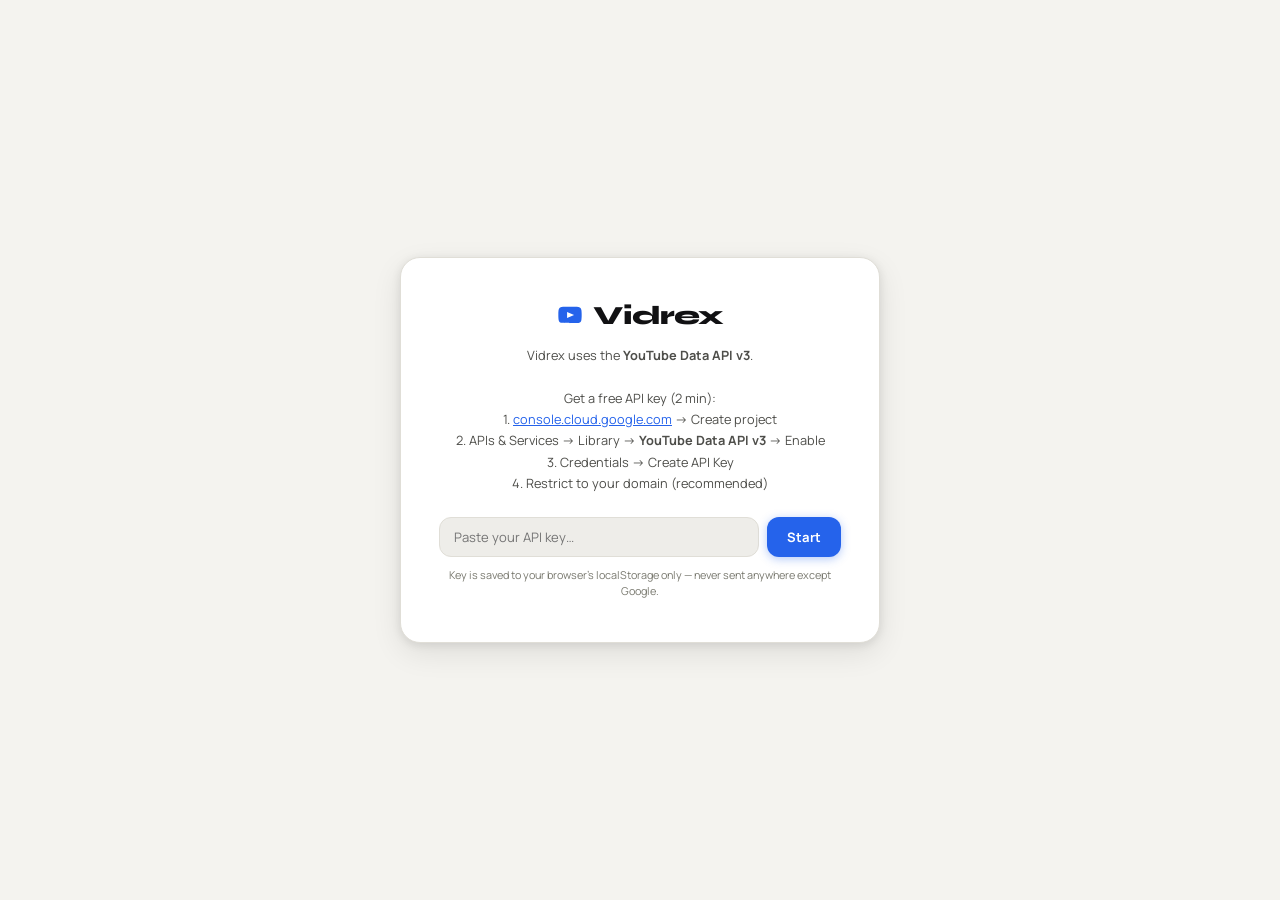
==== commit 24043314: "Add files via upload" ====
--- a/index.html
+++ b/index.html
@@ -9,41 +9,42 @@
 <link href="https://fonts.googleapis.com/css2?family=Syne:wght@600;700;800&family=Manrope:wght@300;400;500;600;700&family=JetBrains+Mono:wght@400;500&display=swap" rel="stylesheet">
 <style>
 :root{
-  --bg:#f5f4f0;
+  --bg:#f4f3ef;
   --bg2:#ffffff;
-  --bg3:#edece8;
-  --border:#dddbd4;
-  --text:#18181a;
-  --text2:#52524e;
-  --text3:#7a7a74;
+  --bg3:#eeede9;
+  --border:#e0ded7;
+  --text:#111113;
+  --text2:#4e4e4a;
+  --text3:#78786e;
   --accent:#2563eb;
   --accent2:#1d4ed8;
-  --accent-glow:rgba(37,99,235,.14);
-  --thumb:#e0dfd9;
-  --sw:248px;
+  --accent-glow:rgba(37,99,235,.12);
+  --thumb:#dddcd6;
+  --sw:252px;
   --r:8px;
   --r2:12px;
-  --nh:58px;
+  --nh:60px;
   --font:'Manrope',sans-serif;
   --display:'Syne',sans-serif;
   --mono:'JetBrains Mono',monospace;
-  --shadow:0 1px 3px rgba(0,0,0,.07),0 4px 12px rgba(0,0,0,.05);
-  --shadow2:0 2px 8px rgba(0,0,0,.1),0 8px 24px rgba(0,0,0,.08);
+  --shadow:0 1px 2px rgba(0,0,0,.06),0 4px 14px rgba(0,0,0,.06);
+  --shadow2:0 2px 10px rgba(0,0,0,.09),0 10px 30px rgba(0,0,0,.09);
+  --transition:background .2s,color .2s,border-color .2s;
 }
 [data-theme=dark]{
-  --bg:#0e0f11;
-  --bg2:#16181c;
-  --bg3:#1e2026;
-  --border:#252830;
-  --text:#e8e9ee;
-  --text2:#9ea3b0;
-  --text3:#6b7180;
+  --bg:#0c0d10;
+  --bg2:#14161a;
+  --bg3:#1c1f24;
+  --border:#242830;
+  --text:#eaebed;
+  --text2:#979ca8;
+  --text3:#636878;
   --accent:#3b82f6;
   --accent2:#60a5fa;
-  --accent-glow:rgba(59,130,246,.18);
-  --thumb:#1e2026;
-  --shadow:0 1px 3px rgba(0,0,0,.3),0 4px 12px rgba(0,0,0,.2);
-  --shadow2:0 2px 8px rgba(0,0,0,.4),0 8px 24px rgba(0,0,0,.3);
+  --accent-glow:rgba(59,130,246,.16);
+  --thumb:#1c1f24;
+  --shadow:0 1px 3px rgba(0,0,0,.35),0 4px 14px rgba(0,0,0,.25);
+  --shadow2:0 2px 10px rgba(0,0,0,.5),0 10px 30px rgba(0,0,0,.4);
 }
 *,*::before,*::after{
   box-sizing:border-box;
@@ -84,28 +85,28 @@
 .api-box{
   background:var(--bg2);
   border:1.5px solid var(--border);
-  border-radius:16px;
-  padding:38px 34px;
-  max-width:500px;
+  border-radius:20px;
+  padding:42px 38px;
+  max-width:480px;
   width:100%;
   text-align:center;
   box-shadow:var(--shadow2);
 }
 .api-logo{
   font-family:var(--display);
-  font-size:1.6rem;
-  font-weight:700;
+  font-size:1.75rem;
+  font-weight:800;
   color:var(--accent);
-  margin-bottom:12px;
+  margin-bottom:14px;
   display:flex;
   align-items:center;
   justify-content:center;
-  gap:8px;
-  letter-spacing:-.02em;
+  gap:9px;
+  letter-spacing:-.03em;
 }
 .api-logo svg{
-  width:26px;
-  height:26px;
+  width:28px;
+  height:28px;
   fill:var(--accent);
 }
 .api-logo span{color:var(--text)}
@@ -185,16 +186,18 @@
   border-bottom:1px solid var(--border);
   display:flex;
   align-items:center;
-  padding:0 18px;
-  gap:12px;
-  backdrop-filter:blur(12px);
-  -webkit-backdrop-filter:blur(12px);
-}
+  padding:0 20px;
+  gap:14px;
+  backdrop-filter:blur(16px);
+  -webkit-backdrop-filter:blur(16px);
+}
+[data-theme=light] #nav{background:rgba(255,255,255,.92);}
+[data-theme=dark]  #nav{background:rgba(22,24,28,.92);}
 .logo{
   font-family:var(--display);
-  font-size:1.18rem;
-  font-weight:700;
-  letter-spacing:-.02em;
+  font-size:1.2rem;
+  font-weight:800;
+  letter-spacing:-.03em;
   color:var(--accent);
   flex-shrink:0;
   display:flex;
@@ -204,10 +207,10 @@
   user-select:none;
   transition:opacity .15s;
 }
-.logo:hover{opacity:.82}
+.logo:hover{opacity:.8}
 .logo svg{
-  width:21px;
-  height:21px;
+  width:22px;
+  height:22px;
   fill:var(--accent);
   flex-shrink:0;
 }
@@ -215,7 +218,7 @@
 /* single search bar with history dropdown */
 .nsw{
   flex:1;
-  max-width:520px;
+  max-width:580px;
   margin:0 auto;
   display:flex;
   align-items:center;
@@ -223,17 +226,21 @@
   border:1.5px solid var(--border);
   border-radius:999px;
   overflow:visible;
-  transition:border-color .2s,box-shadow .2s;
+  transition:border-color .2s,box-shadow .2s,background .2s;
   position:relative;
 }
-.nsw:focus-within{border-color:var(--accent);box-shadow:0 0 0 3.5px var(--accent-glow)}
+.nsw:focus-within{
+  border-color:var(--accent);
+  box-shadow:0 0 0 3.5px var(--accent-glow);
+  background:var(--bg2);
+}
 .nsw input{
   flex:1;
-  padding:8px 16px;
+  padding:9px 16px;
   background:none;
   border:none;
   outline:none;
-  font-size:.86rem;
+  font-size:.875rem;
   font-weight:500;
   color:var(--text);
   border-radius:999px 0 0 999px;
@@ -241,66 +248,143 @@
 }
 .nsw input::placeholder{color:var(--text3)}
 .sb2{
-  padding:0 14px;
-  height:36px;
+  padding:0 16px;
+  height:38px;
   color:var(--text3);
   display:flex;
   align-items:center;
   border-left:1.5px solid var(--border);
-  transition:color .15s;
+  transition:color .15s,background .15s;
   flex-shrink:0;
   border-radius:0 999px 999px 0;
-}
-.sb2:hover{color:var(--accent)}
-.sb2 svg{width:14px;height:14px}
-/* search history dropdown */
+  gap:5px;
+}
+.sb2:hover{color:var(--accent);background:var(--accent-glow)}
+.sb2 svg{width:15px;height:15px}
+/* ── YouTube-style search dropdown ─────────────────────────── */
 .sh-drop{
   position:absolute;
-  top:calc(100% + 7px);
-  left:0;
-  right:0;
+  top:calc(100% + 6px);
+  left:-2px;
+  right:-2px;
   background:var(--bg2);
   border:1.5px solid var(--border);
-  border-radius:var(--r2);
-  box-shadow:var(--shadow2);
+  border-radius:14px;
+  box-shadow:0 8px 32px rgba(0,0,0,.14),0 2px 8px rgba(0,0,0,.08);
   z-index:9000;
   display:none;
   overflow:hidden;
-  min-width:200px;
-}
-.sh-drop.open{display:block}
+  padding:6px 0;
+}
+[data-theme=dark] .sh-drop{box-shadow:0 8px 32px rgba(0,0,0,.5),0 2px 8px rgba(0,0,0,.3);}
+.sh-drop.open{display:block;animation:dropIn .15s cubic-bezier(.4,0,.2,1)}
+@keyframes dropIn{from{opacity:0;transform:translateY(-6px) scale(.98)}to{opacity:1;transform:none}}
+/* Section label inside dropdown */
+.sh-section-label{
+  display:flex;
+  align-items:center;
+  justify-content:space-between;
+  padding:6px 14px 3px;
+  font-size:.68rem;
+  font-weight:700;
+  letter-spacing:.06em;
+  text-transform:uppercase;
+  color:var(--text3);
+  user-select:none;
+}
+.sh-clear-all{
+  font-size:.71rem;
+  font-weight:600;
+  letter-spacing:0;
+  text-transform:none;
+  color:var(--accent);
+  opacity:.8;
+  transition:opacity .12s;
+  cursor:pointer;
+  padding:1px 4px;
+  border-radius:4px;
+}
+.sh-clear-all:hover{opacity:1;background:var(--accent-glow)}
+.sh-divider{
+  height:1px;
+  background:var(--border);
+  margin:4px 0;
+  opacity:.6;
+}
 .sh-item{
   display:flex;
   align-items:center;
-  gap:9px;
+  gap:10px;
   padding:8px 14px;
-  font-size:.84rem;
-  color:var(--text2);
+  font-size:.85rem;
+  color:var(--text);
   cursor:pointer;
   transition:background .1s;
-}
-.sh-item:hover{background:var(--bg3)}
-.sh-item svg{
+  border-radius:0;
+}
+.sh-item:hover,.sh-item.focused{background:var(--bg3)}
+.sh-item.focused{outline:none}
+.sh-item .sh-icon{
+  width:30px;
+  height:30px;
+  border-radius:50%;
+  background:var(--bg3);
+  display:flex;
+  align-items:center;
+  justify-content:center;
+  flex-shrink:0;
+  transition:background .1s;
+}
+.sh-item:hover .sh-icon,.sh-item.focused .sh-icon{background:var(--border)}
+.sh-item .sh-icon svg{
   width:13px;
   height:13px;
   flex-shrink:0;
   color:var(--text3);
 }
+/* Suggestion items (autocomplete) get a slightly different icon color */
+.sh-item.sh-suggest .sh-icon{background:var(--accent-glow)}
+.sh-item.sh-suggest .sh-icon svg{color:var(--accent)}
 .sh-item .sh-txt{
   flex:1;
   overflow:hidden;
   text-overflow:ellipsis;
   white-space:nowrap;
-}
+  font-weight:500;
+}
+/* Bold the matching part of the suggestion */
+.sh-item .sh-txt b{font-weight:700;color:var(--text)}
+.sh-item.sh-suggest .sh-txt{color:var(--text2)}
 .sh-del{
-  padding:2px 7px;
-  font-size:.72rem;
+  width:26px;
+  height:26px;
+  display:flex;
+  align-items:center;
+  justify-content:center;
   color:var(--text3);
-  transition:color .1s;
-  border-radius:4px;
+  transition:color .1s,background .1s;
+  border-radius:50%;
   flex-shrink:0;
-}
-.sh-del:hover{color:var(--accent);background:var(--bg3)}
+  font-size:.82rem;
+}
+.sh-del:hover{color:var(--text);background:var(--border)}
+/* Autocomplete loading spinner */
+.sh-spinner{
+  display:flex;
+  align-items:center;
+  justify-content:center;
+  padding:10px;
+  gap:5px;
+}
+.sh-spinner span{
+  width:5px;height:5px;
+  border-radius:50%;
+  background:var(--accent);
+  animation:bounce .8s ease infinite both;
+  opacity:.4;
+}
+.sh-spinner span:nth-child(2){animation-delay:.12s}
+.sh-spinner span:nth-child(3){animation-delay:.24s}
 .nr{
   display:flex;
   align-items:center;
@@ -377,7 +461,7 @@
   display:flex;
   align-items:center;
   gap:10px;
-  padding:8px 18px;
+  padding:8.5px 18px;
   font-size:.84rem;
   font-weight:500;
   color:var(--text3);
@@ -392,14 +476,15 @@
 .si.active{
   color:var(--accent);
   background:var(--accent-glow);
+  font-weight:600;
 }
 .si.active::before{
   content:'';
   position:absolute;
-  left:0;top:0;bottom:0;
+  left:0;top:4px;bottom:4px;
   width:3px;
   background:var(--accent);
-  border-radius:0 2px 2px 0;
+  border-radius:0 3px 3px 0;
 }
 .si svg{
   width:15px;
@@ -420,12 +505,18 @@
 }
 .cats{
   display:flex;
-  gap:6px;
+  gap:7px;
   flex-wrap:wrap;
   margin-bottom:22px;
+  position:sticky;
+  top:var(--nh);
+  z-index:30;
+  background:var(--bg);
+  padding:10px 0 2px;
+  margin-top:-10px;
 }
 .cat{
-  padding:5px 14px;
+  padding:5px 15px;
   border-radius:999px;
   font-size:.76rem;
   font-weight:600;
@@ -435,25 +526,26 @@
   cursor:pointer;
   transition:all .15s;
   letter-spacing:.01em;
+  white-space:nowrap;
 }
 .cat:hover{border-color:var(--accent);color:var(--accent);background:var(--accent-glow)}
 .cat.active{
   background:var(--accent);
   color:#fff;
   border-color:var(--accent);
-  box-shadow:0 2px 8px rgba(37,99,235,.3);
+  box-shadow:0 2px 10px rgba(37,99,235,.28);
 }
 .vgrid{
   display:grid;
-  grid-template-columns:repeat(auto-fill,minmax(276px,1fr));
-  gap:24px 18px;
+  grid-template-columns:repeat(auto-fill,minmax(272px,1fr));
+  gap:22px 16px;
 }
 .vc{
   cursor:pointer;
   border-radius:var(--r2);
-  transition:transform .2s,box-shadow .2s;
-}
-.vc:hover{transform:translateY(-3px);box-shadow:var(--shadow2)}
+  transition:transform .2s cubic-bezier(.4,0,.2,1),box-shadow .2s;
+}
+.vc:hover{transform:translateY(-4px);box-shadow:var(--shadow2)}
 .vc:hover .tov{opacity:1}
 .tw{
   position:relative;
@@ -468,9 +560,9 @@
   height:100%;
   object-fit:cover;
   display:block;
-  transition:transform .3s;
-}
-.vc:hover .tw img{transform:scale(1.03)}
+  transition:transform .35s cubic-bezier(.4,0,.2,1);
+}
+.vc:hover .tw img{transform:scale(1.05)}
 .tph{
   width:100%;
   height:100%;
@@ -491,54 +583,55 @@
   transition:opacity .2s;
 }
 .tov-p{
-  width:46px;
-  height:46px;
-  background:rgba(255,255,255,.95);
+  width:50px;
+  height:50px;
+  background:rgba(255,255,255,.96);
   border-radius:50%;
   display:flex;
   align-items:center;
   justify-content:center;
   color:var(--accent);
-  box-shadow:0 4px 16px rgba(0,0,0,.25);
-  transition:transform .2s;
-}
-.vc:hover .tov-p{transform:scale(1.08)}
+  box-shadow:0 4px 20px rgba(0,0,0,.3);
+  transition:transform .18s cubic-bezier(.4,0,.2,1);
+}
+.vc:hover .tov-p{transform:scale(1.1)}
 .tov-p svg{
-  width:16px;
-  height:16px;
+  width:18px;
+  height:18px;
   margin-left:3px;
 }
 .td{
   position:absolute;
   bottom:6px;
   right:6px;
-  background:rgba(0,0,0,.82);
+  background:rgba(0,0,0,.88);
   color:#fff;
-  font-size:.64rem;
+  font-size:.63rem;
   font-family:var(--mono);
   padding:2px 6px;
   border-radius:4px;
-  letter-spacing:.02em;
+  letter-spacing:.03em;
+  font-weight:500;
 }
 .vt{
-  font-size:.86rem;
+  font-size:.875rem;
   font-weight:600;
   line-height:1.38;
   color:var(--text);
-  margin-bottom:4px;
+  margin-bottom:5px;
   display:-webkit-box;
   -webkit-line-clamp:2;
   -webkit-box-orient:vertical;
   overflow:hidden;
 }
 .vch{
-  font-size:.74rem;
-  font-weight:500;
+  font-size:.75rem;
+  font-weight:600;
   color:var(--text3);
   margin-bottom:2px;
 }
-.vs{font-size:.72rem;color:var(--text3)}
-.dot{margin:0 4px}
+.vs{font-size:.72rem;color:var(--text3);font-weight:400}
+.dot{margin:0 4px;opacity:.6}
 /* ── Personalised "For You" label ───────────────────────────── */
 .fy-label{
   grid-column:1/-1;
@@ -628,11 +721,11 @@
 }
 .wti{
   font-family:var(--display);
-  font-size:1.12rem;
+  font-size:1.15rem;
   font-weight:700;
   line-height:1.3;
-  letter-spacing:-.015em;
-  margin-bottom:10px;
+  letter-spacing:-.018em;
+  margin-bottom:11px;
 }
 .wmr{
   display:flex;
@@ -653,14 +746,14 @@
 }
 .wa{
   display:flex;
+  gap:6px;
+  flex-wrap:wrap;
+}
+.ab{
+  display:flex;
+  align-items:center;
   gap:5px;
-  flex-wrap:wrap;
-}
-.ab{
-  display:flex;
-  align-items:center;
-  gap:4px;
-  padding:5px 12px;
+  padding:6px 14px;
   border-radius:999px;
   border:1.5px solid var(--border);
   background:var(--bg2);
@@ -669,13 +762,13 @@
   font-weight:600;
   transition:all .15s;
 }
-.ab:hover:not(:disabled){border-color:var(--accent);color:var(--accent);background:var(--accent-glow)}
+.ab:hover:not(:disabled){border-color:var(--accent);color:var(--accent);background:var(--accent-glow);transform:translateY(-1px)}
 .ab.on{color:var(--accent);border-color:var(--accent);background:var(--accent-glow)}
 .ab:disabled{opacity:.4;cursor:not-allowed}
-.ab svg{width:12px;height:12px}
+.ab svg{width:13px;height:13px}
 .ab .cnt{
-  font-size:.71rem;
-  opacity:.7;
+  font-size:.72rem;
+  opacity:.75;
   margin-left:1px;
 }
 .cr{
@@ -740,10 +833,12 @@
   border-radius:var(--r2);
   padding:14px 16px;
   font-size:.82rem;
-  line-height:1.68;
+  line-height:1.7;
   color:var(--text2);
   border:1px solid var(--border);
-}
+  transition:background .15s;
+}
+.db:hover{background:var(--bg2)}
 .di{white-space:pre-wrap}
 .di.cl{
   display:-webkit-box;
@@ -767,16 +862,18 @@
 }
 .dtog:hover{color:var(--accent)}
 .upt{
-  font-size:.81rem;
+  font-size:.82rem;
   font-weight:700;
+  letter-spacing:.01em;
   margin-bottom:13px;
-  padding-bottom:10px;
+  padding-bottom:11px;
   border-bottom:1px solid var(--border);
+  color:var(--text);
 }
 .ul{
   display:flex;
   flex-direction:column;
-  gap:8px;
+  gap:6px;
 }
 .unc{
   display:flex;
@@ -886,33 +983,37 @@
 .sr{
   display:flex;
   flex-direction:column;
-  gap:10px;
+  gap:2px;
 }
 /* channel card in search results */
 .sch{
   display:flex;
   align-items:center;
-  gap:14px;
-  padding:10px;
+  gap:16px;
+  padding:12px 14px;
   border-radius:var(--r2);
   cursor:pointer;
   transition:background .12s;
-}
-.sch:hover{background:var(--bg3)}
+  background:var(--bg2);
+  border:1.5px solid var(--border);
+  margin-bottom:4px;
+  box-shadow:var(--shadow);
+}
+.sch:hover{background:var(--bg3);border-color:var(--accent);}
 .sch-av{
-  width:58px;
-  height:58px;
+  width:60px;
+  height:60px;
   border-radius:50%;
   background:var(--thumb);
   flex-shrink:0;
   display:flex;
   align-items:center;
   justify-content:center;
-  font-size:1.4rem;
+  font-size:1.5rem;
   font-weight:700;
   color:var(--text2);
   overflow:hidden;
-  border:2px solid var(--border);
+  border:2.5px solid var(--border);
 }
 .sch-av img{
   width:100%;
@@ -920,30 +1021,31 @@
   object-fit:cover;
 }
 .sch-name{
-  font-size:.94rem;
+  font-size:.96rem;
   font-weight:700;
-  margin-bottom:2px;
-}
-.sch-meta{font-size:.75rem;color:var(--text3)}
+  margin-bottom:3px;
+  letter-spacing:-.01em;
+}
+.sch-meta{font-size:.76rem;color:var(--text3);font-weight:500}
 .sc{
   display:flex;
-  gap:14px;
+  gap:12px;
   cursor:pointer;
-  padding:10px;
+  padding:9px 10px;
   border-radius:var(--r2);
   transition:background .15s;
   content-visibility:auto;
-  contain-intrinsic-size:0 100px;
+  contain-intrinsic-size:0 90px;
 }
 .sc:hover{background:var(--bg3)}
-.sc-ch{cursor:pointer;transition:color .12s;font-weight:500}
+.sc-ch{cursor:pointer;transition:color .12s;font-weight:600}
 .sc-ch:hover{
   color:var(--accent);
   text-decoration:underline;
   text-underline-offset:2px;
 }
 .sth{
-  width:200px;
+  width:180px;
   flex-shrink:0;
   aspect-ratio:16/9;
   background:var(--thumb);
@@ -971,41 +1073,52 @@
   position:absolute;
   bottom:4px;
   right:4px;
-  background:rgba(0,0,0,.78);
+  background:rgba(0,0,0,.82);
   color:#fff;
-  font-size:.68rem;
+  font-size:.64rem;
   font-family:var(--mono);
-  padding:1px 4px;
+  padding:2px 5px;
   border-radius:3px;
-}
-.sif{flex:1}
+  letter-spacing:.02em;
+}
+.sif{flex:1;min-width:0;padding-top:1px}
 .sti{
-  font-size:.96rem;
-  font-weight:500;
+  font-size:.93rem;
+  font-weight:600;
   margin-bottom:4px;
-}
-.sme{
-  font-size:.76rem;
-  color:var(--text3);
-  margin-bottom:5px;
-}
-.sde{
-  font-size:.78rem;
-  color:var(--text2);
-  line-height:1.5;
+  line-height:1.36;
   display:-webkit-box;
   -webkit-line-clamp:2;
   -webkit-box-orient:vertical;
   overflow:hidden;
+  color:var(--text);
+}
+.sme{
+  font-size:.75rem;
+  color:var(--text3);
+  margin-bottom:5px;
+  display:flex;
+  align-items:center;
+  gap:5px;
+  flex-wrap:wrap;
+}
+.sde{
+  font-size:.77rem;
+  color:var(--text2);
+  line-height:1.48;
+  display:-webkit-box;
+  -webkit-line-clamp:2;
+  -webkit-box-orient:vertical;
+  overflow:hidden;
 }
 #toast{
   position:fixed;
-  bottom:24px;
+  bottom:28px;
   left:50%;
   transform:translateX(-50%) translateY(20px);
   background:var(--text);
   color:var(--bg);
-  padding:9px 20px;
+  padding:9px 22px;
   border-radius:999px;
   font-size:.81rem;
   font-weight:600;
@@ -1014,27 +1127,29 @@
   z-index:998;
   pointer-events:none;
   white-space:nowrap;
-  box-shadow:var(--shadow2);
+  box-shadow:0 4px 20px rgba(0,0,0,.2);
+  letter-spacing:.01em;
 }
 #toast.show{opacity:1;transform:translateX(-50%) translateY(0)}
 .empty{
   text-align:center;
-  padding:56px 20px;
+  padding:60px 20px;
   color:var(--text3);
 }
 .empty svg{
-  width:40px;
-  height:40px;
-  margin:0 auto 14px;
-  opacity:.5;
+  width:42px;
+  height:42px;
+  margin:0 auto 16px;
+  opacity:.35;
 }
 .empty h3{
-  font-size:.92rem;
+  font-size:.94rem;
   font-weight:700;
   color:var(--text2);
-  margin-bottom:5px;
-}
-.empty p{font-size:.79rem}
+  margin-bottom:6px;
+  letter-spacing:-.01em;
+}
+.empty p{font-size:.8rem;line-height:1.55;max-width:260px;margin:0 auto}
 #sub-section{display:flex;flex-direction:column}
 .sub-si{
   display:flex;
@@ -1609,6 +1724,78 @@
 }
 /* #player is a layout placeholder only — actual video is in #video-float */
 #player{visibility:hidden}
+
+/* ── Search filter tabs ──────────────────────────────────── */
+.s-tabs{
+  display:flex;
+  gap:6px;
+  margin-bottom:20px;
+  flex-wrap:wrap;
+  border-bottom:1px solid var(--border);
+  padding-bottom:14px;
+}
+.s-tab{
+  padding:6px 16px;
+  border-radius:999px;
+  font-size:.77rem;
+  font-weight:600;
+  background:var(--bg2);
+  color:var(--text3);
+  border:1.5px solid var(--border);
+  cursor:pointer;
+  transition:all .15s;
+  letter-spacing:.01em;
+  display:flex;
+  align-items:center;
+  gap:5px;
+}
+.s-tab:hover{border-color:var(--accent);color:var(--accent);background:var(--accent-glow)}
+.s-tab.active{
+  background:var(--accent);
+  color:#fff;
+  border-color:var(--accent);
+  box-shadow:0 2px 10px rgba(37,99,235,.3);
+}
+/* ── Live badge (red pill, pulsing dot) ─────────────────── */
+.live-badge{
+  position:absolute;
+  bottom:6px;
+  left:6px;
+  display:inline-flex;
+  align-items:center;
+  gap:4px;
+  background:#ef4444;
+  color:#fff;
+  font-size:.62rem;
+  font-family:var(--mono);
+  font-weight:700;
+  padding:2px 7px;
+  border-radius:4px;
+  letter-spacing:.04em;
+  text-transform:uppercase;
+}
+.live-dot{
+  width:5px;height:5px;
+  border-radius:50%;
+  background:#fff;
+  flex-shrink:0;
+  animation:livepulse 1.2s ease-in-out infinite;
+}
+@keyframes livepulse{0%,100%{opacity:1}50%{opacity:.25}}
+/* Shorts badge for search results */
+.sc .shorts-badge{
+  position:absolute;
+  bottom:6px;
+  left:6px;
+  background:rgba(0,0,0,.75);
+  color:#fff;
+  font-size:.62rem;
+  font-weight:700;
+  padding:2px 6px;
+  border-radius:4px;
+  letter-spacing:.03em;
+  text-transform:uppercase;
+}
 </style>
 </head>
 <body>
@@ -1644,11 +1831,11 @@
   </div>
   <!-- SINGLE search bar — no search bar anywhere else in the app -->
   <div class="nsw">
-    <input type="text" id="nav-search" placeholder="Search videos…" autocomplete="off"
+    <input type="text" id="nav-search" placeholder="Search…" autocomplete="off"
       onfocus="openSearchDrop()"
       onblur="setTimeout(closeSearchDrop,200)"
       onkeydown="handleSearchKey(event)"
-      oninput="renderSearchDrop()">
+      oninput="fetchSuggestions(this.value);renderSearchDrop()">
     <button class="sb2" onclick="commitSearch()" aria-label="Search">
       <svg viewBox="0 0 24 24" fill="none" stroke="currentColor" stroke-width="2"><circle cx="11" cy="11" r="8"/><path d="m21 21-4.35-4.35"/></svg>
     </button>
@@ -1793,12 +1980,32 @@
       <div id="ch-loader" class="loader" style="display:none"><span></span><span></span><span></span></div>
     </div>
 
+    <!-- Search page -->
     <div id="search-page">
       <div class="wtop">
         <button class="bb" onclick="navBack()">
           <svg viewBox="0 0 24 24" fill="none" stroke="currentColor" stroke-width="2"><path d="M19 12H5m0 0 7 7m-7-7 7-7"/></svg>Back
         </button>
-        <span id="s-head" style="font-size:.88rem;color:var(--text2)"></span>
+        <span id="s-head" style="font-size:.86rem;color:var(--text2);font-weight:500"></span>
+      </div>
+      <!-- Search type filter tabs -->
+      <div class="s-tabs" id="s-tabs">
+        <button class="s-tab active" data-tab="all" onclick="switchSearchTab('all')">
+          <svg viewBox="0 0 24 24" fill="none" stroke="currentColor" stroke-width="2" width="12" height="12"><rect x="3" y="3" width="7" height="7"/><rect x="14" y="3" width="7" height="7"/><rect x="14" y="14" width="7" height="7"/><rect x="3" y="14" width="7" height="7"/></svg>
+          All
+        </button>
+        <button class="s-tab" data-tab="videos" onclick="switchSearchTab('videos')">
+          <svg viewBox="0 0 24 24" fill="none" stroke="currentColor" stroke-width="2" width="12" height="12"><rect x="2" y="2" width="20" height="20" rx="2"/><polygon points="10 8 16 12 10 16 10 8" fill="currentColor" stroke="none"/></svg>
+          Long-form
+        </button>
+        <button class="s-tab" data-tab="shorts" onclick="switchSearchTab('shorts')">
+          <svg viewBox="0 0 24 24" fill="none" stroke="currentColor" stroke-width="2" width="12" height="12"><rect x="6" y="2" width="12" height="20" rx="2"/><polygon points="10 8 15 12 10 16 10 8" fill="currentColor" stroke="none"/></svg>
+          Shorts
+        </button>
+        <button class="s-tab" data-tab="live" onclick="switchSearchTab('live')">
+          <svg viewBox="0 0 24 24" fill="none" stroke="currentColor" stroke-width="2" width="12" height="12"><circle cx="12" cy="12" r="3" fill="currentColor" stroke="none"/><path d="M6.3 6.3a8 8 0 0 0 0 11.31M17.7 17.7a8 8 0 0 0 0-11.31M4.1 4.1a11 11 0 0 0 0 15.56M19.9 19.9a11 11 0 0 0 0-15.56"/></svg>
+          Live
+        </button>
       </div>
       <div class="sr" id="sres"></div>
       <div id="search-loader" class="loader" style="display:none"><span></span><span></span><span></span></div>
@@ -1823,36 +2030,7 @@
   </div>
   <div id="vf-body">
     <div id="pip-shield"></div>
-    <div id="vc-overlay">
-      <div id="vc-center" onclick="vcTogglePlay()">
-        <button id="vc-big-btn" title="Play / Pause">
-          <svg viewBox="0 0 24 24" class="ic-pause"><rect x="6" y="4" width="4" height="16"/><rect x="14" y="4" width="4" height="16"/></svg>
-          <svg viewBox="0 0 24 24" class="ic-play" style="display:none"><polygon points="5 3 19 12 5 21 5 3"/></svg>
-        </button>
-      </div>
-      <div id="vc-bar">
-        <button class="vc-btn" id="vc-pp-btn" onclick="vcTogglePlay()" title="Play / Pause">
-          <svg viewBox="0 0 24 24" class="ic-pause"><rect x="6" y="4" width="4" height="16"/><rect x="14" y="4" width="4" height="16"/></svg>
-          <svg viewBox="0 0 24 24" class="ic-play" style="display:none"><polygon points="5 3 19 12 5 21 5 3"/></svg>
-        </button>
-        <span id="vc-time">0:00 / 0:00</span>
-        <div id="vc-seek">
-          <div id="vc-seek-track">
-            <div id="vc-seek-fill"></div>
-            <div id="vc-seek-dot"></div>
-          </div>
-        </div>
-        <button class="vc-btn" id="vc-mute-btn" onclick="vcToggleMute()" title="Mute / Unmute">
-          <svg viewBox="0 0 24 24" class="ic-vol" fill="none" stroke="currentColor" stroke-width="2"><polygon points="11 5 6 9 2 9 2 15 6 15 11 19 11 5"/><path d="M15.54 8.46a5 5 0 0 1 0 7.07"/><path d="M19.07 4.93a10 10 0 0 1 0 14.14"/></svg>
-          <svg viewBox="0 0 24 24" class="ic-mute" fill="none" stroke="currentColor" stroke-width="2" style="display:none"><polygon points="11 5 6 9 2 9 2 15 6 15 11 19 11 5"/><line x1="23" y1="9" x2="17" y2="15"/><line x1="17" y1="9" x2="23" y2="15"/></svg>
-        </button>
-        <input type="range" id="vc-vol-inp" min="0" max="100" value="100" title="Volume">
-        <button class="vc-btn" id="vc-fs-btn" onclick="vcFullscreen()" title="Fullscreen">
-          <svg viewBox="0 0 24 24" fill="none" stroke="currentColor" stroke-width="2" class="ic-fsenter"><polyline points="15 3 21 3 21 9"/><polyline points="9 21 3 21 3 15"/><line x1="21" y1="3" x2="14" y2="10"/><line x1="3" y1="21" x2="10" y2="14"/></svg>
-          <svg viewBox="0 0 24 24" fill="none" stroke="currentColor" stroke-width="2" class="ic-fsexit" style="display:none"><polyline points="4 14 10 14 10 20"/><polyline points="20 10 14 10 14 4"/><line x1="10" y1="14" x2="3" y2="21"/><line x1="21" y1="3" x2="14" y2="10"/></svg>
-        </button>
-      </div>
-    </div>
+
   </div>
   <div class="pip-grip pip-grip-tl" data-corner="tl"></div>
   <div class="pip-grip pip-grip-tr" data-corner="tr"></div>
@@ -1951,7 +2129,7 @@
       img.src='';
       res(result);
     };
-    const t=setTimeout(()=>cleanup(null),5000);
+    const t=setTimeout(()=>cleanup(null),1500);
     img.onload=()=>cleanup({w:img.naturalWidth,h:img.naturalHeight});
     img.onerror=()=>cleanup(null);
     img.src=url;
@@ -2027,6 +2205,14 @@
 // ── State ────────────────────────────────────────────────────
 let API_KEY='';
 let curTz='UTC';
+
+// ── Shared playback state — must be at script scope so both ──
+// renderWatch() (top-level) and init() inner functions can access them
+let _ytPlaying  = false;
+let _ytMuted    = false;
+let _ytVolume   = 100;
+let _ytTime     = 0;
+let _ytDuration = 0;
 let curVideo=null;
 let descExp=false;
 const subscribed=new Set();
@@ -2044,41 +2230,203 @@
 let searchPageToken=null;
 let searchQuery='';
 let searchLoading=false;
+let searchTab='all'; // 'all' | 'videos' | 'shorts' | 'live'
 // Channel page state — chCurrentId guards against stale loads when user navigates quickly
 let chUploadsId=null;
 let chCurrentId=null;
 
-// ── Search history (FIX #3 no auto-search, #4 history) ───────
+// ── Search history + YouTube autocomplete ────────────────────
 const MAX_HIST=12;
 let searchHistory=[];
 function shLoad(){try{searchHistory=JSON.parse(localStorage.getItem('vdrx-sh')||'[]');}catch(_){searchHistory=[];}}
 function shSave(){try{localStorage.setItem('vdrx-sh',JSON.stringify(searchHistory));}catch(_){}}
 function shPush(q){q=q.trim();if(!q)return;searchHistory=searchHistory.filter(s=>s!==q);searchHistory.unshift(q);if(searchHistory.length>MAX_HIST)searchHistory.length=MAX_HIST;shSave();}
 function shRemove(q){searchHistory=searchHistory.filter(s=>s!==q);shSave();renderSearchDrop();}
-
+function shClearAll(){searchHistory=[];shSave();renderSearchDrop();}
+
+// ── YouTube suggest autocomplete (JSONP) ─────────────────────
+// Uses YouTube's public suggestion endpoint (same one the real YT search bar calls).
+// No API key required — returns plain JS callback with array of suggestions.
+let _suggestTimer=null;
+let _lastSuggestQ='';
+let _suggestions=[];
+let _dropFocusIdx=-1; // -1 = input focused, 0+ = item index
+
+function fetchSuggestions(q){
+  q=q.trim();
+  if(!q){_suggestions=[];return;}
+  if(q===_lastSuggestQ)return;
+  _lastSuggestQ=q;
+  // Debounce — fire 220ms after user stops typing
+  clearTimeout(_suggestTimer);
+  _suggestTimer=setTimeout(()=>_fetchSuggestNow(q),220);
+}
+
+function _fetchSuggestNow(q){
+  // Remove any previous JSONP script
+  const old=document.getElementById('_yt_suggest_script');
+  if(old)old.remove();
+  window._ytSuggestCb=(data)=>{
+    if(!Array.isArray(data)||!data[1])return;
+    _suggestions=data[1].slice(0,8).map(item=>Array.isArray(item)?item[0]:item).filter(s=>typeof s==='string'&&s.length>0);
+    // Only re-render if the input still matches the query we fetched for
+    const inp=document.getElementById('nav-search');
+    if(inp&&inp.value.trim().toLowerCase()===q.toLowerCase())renderSearchDrop();
+  };
+  const script=document.createElement('script');
+  script.id='_yt_suggest_script';
+  // cors-anywhere or a public proxy isn't needed — YouTube's suggestion endpoint
+  // does not require credentials and works cross-origin for JSONP.
+  script.src=`https://suggestqueries.google.com/complete/search?client=youtube&ds=yt&q=${encodeURIComponent(q)}&callback=_ytSuggestCb&hl=en`;
+  script.onerror=()=>{_suggestions=[];};
+  document.head.appendChild(script);
+}
+
+// ── Dropdown render — three sections ─────────────────────────
+// 1. Recent searches (matching current input, max 4)
+// 2. Autocomplete suggestions from YouTube (max 6)
+// Arrow-key navigation scrolls through all visible items.
 function renderSearchDrop(){
-  const drop=document.getElementById('sh-drop');if(!drop)return;
-  const val=(document.getElementById('nav-search')?.value||'').trim().toLowerCase();
-  const items=val?searchHistory.filter(s=>s.toLowerCase().includes(val)):searchHistory;
-  if(!items.length){drop.classList.remove('open');return;}
-  drop.innerHTML=items.map(s=>`<div class="sh-item">
-    <svg viewBox="0 0 24 24" fill="none" stroke="currentColor" stroke-width="2"><circle cx="11" cy="11" r="8"/><path d="m21 21-4.35-4.35"/></svg>
-    <span class="sh-txt" data-q="${x(s)}">${x(s)}</span>
-    <button class="sh-del" data-q="${x(s)}" title="Remove">✕</button>
-  </div>`).join('');
-  drop.querySelectorAll('.sh-txt').forEach(el=>el.addEventListener('mousedown',e=>{e.preventDefault();pickHistory(el.dataset.q);}));
-  drop.querySelectorAll('.sh-del').forEach(b=>b.addEventListener('mousedown',e=>{e.preventDefault();e.stopPropagation();shRemove(b.dataset.q);}));
+  const drop=document.getElementById('sh-drop');
+  if(!drop)return;
+  const inp=document.getElementById('nav-search');
+  const val=(inp?.value||'').trim();
+  const valLow=val.toLowerCase();
+
+  // Filter history to matches when there's input, show all when empty
+  const histItems=val
+    ?searchHistory.filter(s=>s.toLowerCase().includes(valLow)).slice(0,4)
+    :searchHistory.slice(0,6);
+
+  const suggestItems=val?_suggestions.filter(s=>s.toLowerCase()!==valLow).slice(0,6):[];
+
+  if(!histItems.length&&!suggestItems.length){
+    drop.classList.remove('open');
+    _dropFocusIdx=-1;
+    return;
+  }
+
+  // Build HTML — each item gets data-idx for keyboard nav
+  let idx=0;
+  let html='';
+
+  // ── Recent searches section ──
+  if(histItems.length){
+    html+=`<div class="sh-section-label">Recent${!val?`<span class="sh-clear-all" onmousedown="event.preventDefault();shClearAll()">Clear all</span>`:''}
+    </div>`;
+    for(const s of histItems){
+      const highlighted=val?s.replace(new RegExp(`(${escRe(val)})`,'gi'),'<b>$1</b>'):x(s);
+      html+=`<div class="sh-item" data-idx="${idx}" data-q="${x(s)}" onmousedown="event.preventDefault();pickHistory('${x(s)}')">
+        <div class="sh-icon"><svg viewBox="0 0 24 24" fill="none" stroke="currentColor" stroke-width="2"><circle cx="12" cy="12" r="9"/><path d="M12 7v5l3 3"/></svg></div>
+        <span class="sh-txt">${highlighted}</span>
+        <button class="sh-del" title="Remove" onmousedown="event.preventDefault();event.stopPropagation();shRemove('${x(s)}')">✕</button>
+      </div>`;
+      idx++;
+    }
+  }
+
+  // ── Divider between sections ──
+  if(histItems.length&&suggestItems.length){
+    html+=`<div class="sh-divider"></div>`;
+  }
+
+  // ── Suggestions section ──
+  if(suggestItems.length){
+    if(!histItems.length) html+=`<div class="sh-section-label">Suggestions</div>`;
+    for(const s of suggestItems){
+      const highlighted=val?s.replace(new RegExp(`(${escRe(val)})`,'gi'),'<b>$1</b>'):x(s);
+      html+=`<div class="sh-item sh-suggest" data-idx="${idx}" data-q="${x(s)}" onmousedown="event.preventDefault();pickHistory('${x(s)}')">
+        <div class="sh-icon"><svg viewBox="0 0 24 24" fill="none" stroke="currentColor" stroke-width="2"><circle cx="11" cy="11" r="8"/><path d="m21 21-4.35-4.35"/></svg></div>
+        <span class="sh-txt">${highlighted}</span>
+      </div>`;
+      idx++;
+    }
+  }
+
+  drop.innerHTML=html;
   drop.classList.add('open');
-}
-function openSearchDrop(){renderSearchDrop();}
-function closeSearchDrop(){const d=document.getElementById('sh-drop');if(d)d.classList.remove('open');}
-function pickHistory(q){const inp=document.getElementById('nav-search');if(inp)inp.value=q;closeSearchDrop();doSearch(q);}
-
-// FIX #3: NO auto-search on typing. Only search on Enter or button click.
+  _dropFocusIdx=-1;
+  _highlightDropItem(-1);
+}
+
+function escRe(s){return s.replace(/[.*+?^${}()|[\]\\]/g,'\\$&');}
+
+function _highlightDropItem(newIdx){
+  const drop=document.getElementById('sh-drop');
+  if(!drop)return;
+  drop.querySelectorAll('.sh-item').forEach(el=>el.classList.remove('focused'));
+  const items=drop.querySelectorAll('.sh-item');
+  if(newIdx>=0&&newIdx<items.length){
+    items[newIdx].classList.add('focused');
+    // Preview the focused query in the input
+    const q=items[newIdx].dataset.q;
+    const inp=document.getElementById('nav-search');
+    if(inp&&q)inp.value=q;
+  }
+  _dropFocusIdx=newIdx;
+}
+
+function openSearchDrop(){
+  // Also trigger suggestion fetch when focusing with existing text
+  const val=(document.getElementById('nav-search')?.value||'').trim();
+  if(val){fetchSuggestions(val);}
+  renderSearchDrop();
+}
+function closeSearchDrop(){
+  const d=document.getElementById('sh-drop');
+  if(d)d.classList.remove('open');
+  _dropFocusIdx=-1;
+}
+function pickHistory(q){
+  const inp=document.getElementById('nav-search');
+  if(inp)inp.value=q;
+  closeSearchDrop();
+  doSearch(q);
+}
+
 function handleSearchKey(e){
-  if(e.key==='Enter'){const v=e.target.value.trim();if(v){closeSearchDrop();doSearch(v);}}
-  // update dropdown filter as user types but do NOT trigger search
-}
+  const drop=document.getElementById('sh-drop');
+  const isOpen=drop&&drop.classList.contains('open');
+  const items=isOpen?drop.querySelectorAll('.sh-item'):[];
+  const total=items.length;
+
+  if(e.key==='ArrowDown'){
+    e.preventDefault();
+    const next=Math.min(_dropFocusIdx+1,total-1);
+    _highlightDropItem(next);
+    return;
+  }
+  if(e.key==='ArrowUp'){
+    e.preventDefault();
+    if(_dropFocusIdx<=0){
+      // Back to input — restore original typed value
+      _dropFocusIdx=-1;
+      drop.querySelectorAll('.sh-item').forEach(el=>el.classList.remove('focused'));
+    } else {
+      _highlightDropItem(_dropFocusIdx-1);
+    }
+    return;
+  }
+  if(e.key==='Escape'){
+    closeSearchDrop();
+    return;
+  }
+  if(e.key==='Enter'){
+    if(isOpen&&_dropFocusIdx>=0&&items[_dropFocusIdx]){
+      // Select focused item
+      const q=items[_dropFocusIdx].dataset.q;
+      if(q){closeSearchDrop();doSearch(q);}
+      return;
+    }
+    const v=e.target.value.trim();
+    if(v){closeSearchDrop();doSearch(v);}
+    return;
+  }
+  // Any other key — reset focus, fetch suggestions
+  _dropFocusIdx=-1;
+  fetchSuggestions(e.target.value);
+}
+
 function commitSearch(){
   const inp=document.getElementById('nav-search');
   const v=(inp?.value||'').trim();if(v){closeSearchDrop();doSearch(v);}
@@ -2135,8 +2483,9 @@
 // ── Caches ───────────────────────────────────────────────────
 const videoCache  = new LRUMap(200);  // reduced from 500 — ~270KB vs ~680KB at capacity
 const chanCache   = new LRUMap(100);  // reduced from 200
-const searchCache = new LRUMap(20);   // reduced from 25
-const thumbCache  = new LRUMap(300);  // reduced from 500
+const searchCache     = new LRUMap(20);  // reduced from 25
+const chanSearchCache = new LRUMap(30);  // cache channel-search results (each costs 100 quota)
+const thumbCache      = new LRUMap(300); // reduced from 500
 
 // Legacy shim so existing mapCap(videoCache,…) call-sites still work.
 // New code should call cache.set(k,v) directly.
@@ -2223,7 +2572,7 @@
 // that aren't needed to render a feed card. We strip them before caching
 // and restore defaults on the way out, saving ~60-70% per entry.
 const _COMPACT_KEEP=['id','title','channel','channelId','catId','viewsNum',
-                     'date','duration','thumb','isShort','isVertical','_usable','_thumbKilled'];
+                     'date','duration','thumb','isShort','isVertical','isLive','_usable','_thumbKilled'];
 function compactVideo(v){
   if(!v)return v;
   const c={};
@@ -2310,18 +2659,6 @@
   _idlePending=true;
   const run=(deadline)=>{
     _idlePending=false;
-    // Task 1: trim desc from videoCache entries that haven't been watched
-    // (i.e. not the current video) — desc is only needed on the watch page
-    if(deadline.timeRemaining()>2){
-      const curId=curVideo?.id;
-      for(const [k,v] of videoCache){
-        if(k!==curId&&v&&v.desc&&v.desc.length>200){
-          v.desc=v.desc.slice(0,200); // keep just enough for ban-keyword matching
-        }
-        // Yield if time is up — we'll get the rest next idle
-        if(deadline.timeRemaining()<1)break;
-      }
-    }
     // Task 2: purge stale trending cache (yesterday's data still in localStorage)
     if(deadline.timeRemaining()>2){
       try{
@@ -2406,18 +2743,18 @@
     .map(([k])=>k);
 }
 
-// Fetch recent videos from a sample of subscribed channels (for home blending)
-async function fetchSubsRecentVideos(maxVids=10){
+// Fetch recent videos from subscribed channels (for home personalization)
+async function fetchSubsRecentVideos(maxVids=18){
   if(!subscribed.size)return[];
-  // Pick up to 3 subscribed channels (random so different channels surface over time)
-  const chIds=[...subscribed].sort(()=>Math.random()-.5).slice(0,3);
+  // Cover up to 8 subscribed channels — shuffle so variety surfaces when user has many subs
+  const chIds=[...subscribed].sort(()=>Math.random()-.5).slice(0,8);
   const chData=await fetchChannels(chIds);
   const results=[];
   await Promise.allSettled(
     chData.filter(c=>c.uploadsPlaylistId).map(async ch=>{
       try{
         const d=await yt('playlistItems',{
-          part:'contentDetails,snippet',playlistId:ch.uploadsPlaylistId,maxResults:8
+          part:'contentDetails,snippet',playlistId:ch.uploadsPlaylistId,maxResults:6
         },1);
         if(!d?.items)return;
         const ids=d.items.map(i=>i.contentDetails?.videoId).filter(Boolean);
@@ -2426,7 +2763,40 @@
       }catch(_){}
     })
   );
-  // Shuffle so no single channel dominates
+  // Sort newest-first so users see the freshest content from their subs
+  results.sort((a,b)=>new Date(b.date)-new Date(a.date));
+  return results.slice(0,maxVids);
+}
+
+// Fetch recent videos from channels the user has watched (excluding subscribed channels)
+async function fetchWatchedChannelVideos(maxVids=12){
+  if(!watchHistory.length)return[];
+  // Collect channel IDs from recent watch history (skip subscribed — already in subs section)
+  const watchedChIds=new Set();
+  for(let i=watchHistory.length-1;i>=0&&watchedChIds.size<6;i--){
+    const v=videoCache.get(watchHistory[i]);
+    if(v?.channelId&&!subscribed.has(v.channelId))watchedChIds.add(v.channelId);
+  }
+  if(!watchedChIds.size)return[];
+  const chData=await fetchChannels([...watchedChIds].slice(0,4));
+  const results=[];
+  await Promise.allSettled(
+    chData.filter(c=>c.uploadsPlaylistId).map(async ch=>{
+      try{
+        const d=await yt('playlistItems',{
+          part:'contentDetails,snippet',playlistId:ch.uploadsPlaylistId,maxResults:6
+        },1);
+        if(!d?.items)return;
+        const ids=d.items.map(i=>i.contentDetails?.videoId).filter(Boolean);
+        // Exclude already-watched videos
+        const freshIds=ids.filter(id=>!watchHistory.includes(id));
+        if(!freshIds.length)return;
+        const vids=await fetchVideos(freshIds,true);
+        vids.filter(v=>v._usable!==false&&!isBanned(v)&&passesFilters(v)).forEach(v=>results.push(v));
+      }catch(_){}
+    })
+  );
+  // Shuffle for variety
   for(let i=results.length-1;i>0;i--){
     const j=Math.floor(Math.random()*(i+1));[results[i],results[j]]=[results[j],results[i]];
   }
@@ -2495,6 +2865,7 @@
     desc:'',  // not stored for feed cards — loaded on demand when watch page opens
     isShort:isShortByMeta(item),
     isVertical:isVerticalByThumb(sn),
+    isLive:sn.liveBroadcastContent==='live'||sn.liveBroadcastContent==='upcoming',
   };
 }
 
@@ -2549,7 +2920,7 @@
       mapCap(chanCache,c.id,{id:c.id,title:sn.title||'',
         thumb:sn.thumbnails?.medium?.url||sn.thumbnails?.high?.url||sn.thumbnails?.default?.url||'',
         thumbMed:sn.thumbnails?.medium?.url||sn.thumbnails?.high?.url||sn.thumbnails?.default?.url||'',
-        desc:(sn.description||'').slice(0,300),
+        desc:(sn.description||''),
         // subscriberCount is omitted by the API when a channel hides it — store null to distinguish from genuine 0
         subs:'subscriberCount' in st ? parseInt(st.subscriberCount||0,10) : null,
         uploadsPlaylistId:cd.relatedPlaylists?.uploads||null});
@@ -2730,7 +3101,7 @@
 function _navSnap(){
   // Capture a snapshot of wherever we are RIGHT NOW so navBack() can return here.
   if(document.getElementById('watch-page').classList.contains('on')&&curVideo)
-    return{page:'watch',id:curVideo.id};
+    return{page:'watch',id:curVideo.id,time:Math.floor(_ytTime||0)};
   if(document.getElementById('channel-page').classList.contains('on')&&chCurrentId)
     return{page:'channel',channelId:chCurrentId,
       fallback:document.querySelector('.chhn')?.textContent||''};
@@ -2754,10 +3125,13 @@
   // Set flag so loadCategory doesn't push a new entry while restoring
   _navRestoring=true;
   switch(prev.page){
-    case'watch':    _openVideoRestore(prev.id);break;
+    case'watch':    _openVideoRestore(prev.id,prev.time||0);break;
     case'channel':  _openChannelRestore(prev.channelId,prev.fallback);break;
     case'search':   _doSearchRestore(prev.query);break;
-    default:        loadCategory(prev.cat||'all',null);
+    default:
+      if(prev.cat==='saved'){showSaved();}
+      else if(prev.cat==='liked'){showLiked();}
+      else{loadCategory(prev.cat||'all',null);}
   }
   // Reset synchronously — _navPush calls in the functions above all happen
   // before their first await, so this safely prevents double-push.
@@ -2908,21 +3282,26 @@
       const tPageKey=homePageToken||'first';
       const tCached=trendingCacheGet(tPageKey);
       if(tCached){
+        // Serve from cache — trending resets once per UTC day, no need to re-fetch
         videos=tCached.videos;nextToken=tCached.next;
         for(const v of videos)if(!videoCache.has(v.id))mapCap(videoCache,v.id,v);
         videos=videos.filter(v=>!isBanned(v)&&passesFilters(v));
+      } else {
+        // No cache or stale — fetch fresh from API
         const d=await yt('videos',{part:'snippet,statistics,contentDetails,status',chart:'mostPopular',maxResults:50,...(homePageToken?{pageToken:homePageToken}:{})},1);
         if(d?.items){
           nextToken=d.nextPageToken||null;const cands=[];
           for(const item of d.items){if(!isUsable(item))continue;const v=norm(item);if(!v)continue;v._usable=true;mapCap(videoCache,v.id,v);cands.push(v);}
-          videos=await applyDeadFilter(cands);
+          // YouTube's own mostPopular chart has no dead thumbnails — skip expensive probe
+          videos=cands.filter(v=>!isBanned(v)&&passesFilters(v));
           if(videos.length)trendingCacheSet(tPageKey,{videos,next:nextToken});
         }
       }
     } else {
       // ── All other categories: use session cache ──────────────────
       const ck=`feed_${homeCat}_${homePageToken||'first'}`;
-      const cached=ssGet(ck);
+      // First page of 'all' is always fetched fresh — it blends live subscription + history data
+      const cached=(homeCat==='all'&&!homePageToken)?null:ssGet(ck);
       if(cached){
         videos=cached.videos;nextToken=cached.next;
         for(const v of videos)if(!videoCache.has(v.id))mapCap(videoCache,v.id,v);
@@ -2938,80 +3317,159 @@
           if(d?.items){
             nextToken=d.nextPageToken||null;const cands=[];
             for(const item of d.items){if(!isUsable(item))continue;const v=norm(item);if(!v)continue;v._usable=true;mapCap(videoCache,v.id,v);cands.push(v);}
-            videos=await applyDeadFilter(cands);if(videos.length)ssSet(ck,{videos:compactVideos(videos),next:nextToken});
+            // YouTube's own category chart has no dead thumbnails — skip expensive probe
+            videos=cands.filter(v=>!isBanned(v)&&passesFilters(v));if(videos.length)ssSet(ck,{videos:compactVideos(videos),next:nextToken});
           }
           if(!videos?.length){
             const fb={'10':'popular music video official','20':'popular gaming video','27':'popular education tutorial','17':'popular sports highlights'};
             const kw=fb[catId];if(kw){const r=await searchFallback(kw,homePageToken);videos=r.videos;nextToken=r.nextToken;if(videos.length)ssSet(ck,{videos:compactVideos(videos),next:nextToken});}
           }
         } else {
-          // ── Personalized Home Feed ('all') ────────────────────────────────────────────
-          // Strategy:
-          //   1. Fetch from up to 3 of the user's top-engaged YouTube categories in parallel.
-          //   2. On the first page, blend in recent videos from subscribed channels.
-          //   3. Fall back to regional mostPopular when there's no history yet.
+          // ── Personalized Home Feed ('all') ─────────────────────────────────────────
+          // First page shows three labelled sections:
+          //   1. "New from subscriptions"  — latest from all subscribed channels
+          //   2. "Because you watched"     — recent from channels in watch history
+          //   3. "Recommended for you"     — top-engaged YouTube category charts
+          // Fallback: regional mostPopular when no personalisation data exists.
+          // Subsequent pages: category charts only (subscription section is static).
           const isFirstPage=!homePageToken;
           const topCats=getTopCats(3);
-          const isPersonalized=topCats.length>0||subscribed.size>0;
-          let allCands=[];
-
-          if(topCats.length>0){
-            // Fetch from top categories in parallel
-            const catResults=await Promise.allSettled(
-              topCats.map(catId=>
-                yt('videos',{part:'snippet,statistics,contentDetails,status',
-                  chart:'mostPopular',maxResults:50,regionCode:REGION,
-                  videoCategoryId:catId,...(homePageToken?{pageToken:homePageToken}:{})
-                },1)
-              )
-            );
-            for(const r of catResults){
-              if(r.status!=='fulfilled'||!r.value?.items)continue;
-              if(r.value.nextPageToken&&!nextToken)nextToken=r.value.nextPageToken;
-              for(const item of r.value.items){
-                if(!isUsable(item))continue;
-                const v=norm(item);if(!v)continue;
-                v._usable=true;mapCap(videoCache,v.id,v);allCands.push(v);
+          const hasSubs=subscribed.size>0;
+          const hasHistory=watchHistory.length>0;
+          const isPersonalized=topCats.length>0||hasSubs||hasHistory;
+
+          if(isFirstPage){
+            // ── Fetch all three sections in parallel ──────────────────────────────────
+            const [subVidsRaw,histVidsRaw,catResults]=await Promise.all([
+              hasSubs?fetchSubsRecentVideos(18):Promise.resolve([]),
+              hasHistory?fetchWatchedChannelVideos(12):Promise.resolve([]),
+              topCats.length>0?Promise.allSettled(
+                topCats.map(catId=>
+                  yt('videos',{part:'snippet,statistics,contentDetails,status',
+                    chart:'mostPopular',maxResults:50,regionCode:REGION,videoCategoryId:catId},1)
+                )
+              ):Promise.resolve([]),
+            ]);
+
+            // Process subscription videos
+            const subVids=subVidsRaw.filter(v=>v._usable!==false&&!isBanned(v)&&passesFilters(v));
+            const subIds=new Set(subVids.map(v=>v.id));
+
+            // Process watch-history videos (exclude anything already in subscriptions)
+            const histVids=histVidsRaw.filter(v=>v._usable!==false&&!isBanned(v)&&passesFilters(v)&&!subIds.has(v.id));
+            const shownAbove=new Set([...subVids,...histVids].map(v=>v.id));
+
+            // Process category-chart videos (exclude above sections)
+            const catCands=[];
+            if(Array.isArray(catResults)){
+              for(const r of catResults){
+                if(r.status!=='fulfilled'||!r.value?.items)continue;
+                if(r.value.nextPageToken&&!nextToken)nextToken=r.value.nextPageToken;
+                for(const item of r.value.items){
+                  if(!isUsable(item))continue;
+                  const v=norm(item);if(!v)continue;
+                  v._usable=true;mapCap(videoCache,v.id,v);catCands.push(v);
+                }
               }
             }
-          }
-
-          // Blend subscription channel videos on first page only
-          if(isFirstPage&&subscribed.size>0){
-            const subVids=await fetchSubsRecentVideos(12);
-            allCands.push(...subVids);
-          }
-
-          // Deduplicate by video ID
-          const _dedup=new Map();
-          for(const v of allCands)if(!_dedup.has(v.id))_dedup.set(v.id,v);
-          allCands=[..._dedup.values()];
-
-          if(allCands.length){
-            videos=await applyDeadFilter(allCands);
-            if(videos.length)ssSet(ck,{videos:compactVideos(videos),next:nextToken});
-          }
-
-          // Fall back to regional popular when there's no history yet
-          if(!videos?.length){
-            const d=await yt('videos',{part:'snippet,statistics,contentDetails,status',
-              chart:'mostPopular',maxResults:50,regionCode:REGION,
-              ...(homePageToken?{pageToken:homePageToken}:{})},1);
-            if(d?.items){
-              nextToken=d.nextPageToken||null;const cands=[];
-              for(const item of d.items){if(!isUsable(item))continue;const v=norm(item);if(!v)continue;v._usable=true;mapCap(videoCache,v.id,v);cands.push(v);}
-              videos=await applyDeadFilter(cands);if(videos.length)ssSet(ck,{videos:compactVideos(videos),next:nextToken});
-            }
-          }
-
-          // Inject "For You" label on first page when content is personalised
-          if(isFirstPage&&isPersonalized&&homeCat==='all'&&!document.getElementById('fy-label-el')){
+            const _dd=new Map();for(const v of catCands)if(!_dd.has(v.id))_dd.set(v.id,v);
+            const catVids=[..._dd.values()].filter(v=>!isBanned(v)&&passesFilters(v)&&!shownAbove.has(v.id));
+            // Shuffle category results for variety
+            for(let i=catVids.length-1;i>0;i--){const j=Math.floor(Math.random()*(i+1));[catVids[i],catVids[j]]=[catVids[j],catVids[i]];}
+
+            // ── Render sections directly into the grid ────────────────────────────────
             const grid=document.getElementById('vgrid');
-            if(grid){
+            let totalRendered=0;
+
+            // Helper: inject a labelled section divider + video cards
+            const _renderSection=(label,vids,isFy=false,labelId=null)=>{
+              if(!vids.length)return;
+              const lbl=document.createElement('div');
+              if(isFy){
+                lbl.id=labelId||'fy-label-el';
+                lbl.className='fy-label';
+                lbl.innerHTML=`<svg viewBox="0 0 24 24" fill="currentColor"><path d="M12 2l3.09 6.26L22 9.27l-5 4.87 1.18 6.88L12 17.77l-6.18 3.25L7 14.14 2 9.27l6.91-1.01L12 2z"/></svg>${label}`;
+              }else{
+                lbl.className='feed-sect';
+                lbl.textContent=label;
+              }
+              grid.appendChild(lbl);
+              const frag=document.createDocumentFragment();
+              for(const v of vids){
+                const el=document.createElement('div');el.innerHTML=vcHTML(v);
+                if(el.firstChild){homeShownIds.add(v.id);frag.appendChild(el.firstChild);}
+              }
+              grid.appendChild(frag);
+              totalRendered+=vids.length;
+            };
+
+            if(subVids.length) _renderSection('New from subscriptions',subVids,false);
+            if(histVids.length) _renderSection('Because you watched',histVids,false);
+
+            if(catVids.length){
+              const label=isPersonalized?'Recommended for you':'Trending now';
+              _renderSection(label,catVids,true,'fy-label-el');
+              ssSet(ck,{videos:compactVideos(catVids),next:nextToken});
+            }else if(!subVids.length&&!histVids.length){
+              // Nothing personalised yet — fall back to regional popular
+              const d=await yt('videos',{part:'snippet,statistics,contentDetails,status',
+                chart:'mostPopular',maxResults:50,regionCode:REGION},1);
+              if(d?.items){
+                nextToken=d.nextPageToken||null;const cands=[];
+                for(const item of d.items){if(!isUsable(item))continue;const v=norm(item);if(!v)continue;v._usable=true;mapCap(videoCache,v.id,v);cands.push(v);}
+                videos=cands.filter(v=>!isBanned(v)&&passesFilters(v));
+                if(videos.length)ssSet(ck,{videos:compactVideos(videos),next:nextToken});
+              }
+            }else if(!catVids.length&&!document.getElementById('fy-label-el')&&isPersonalized){
+              // Subs/history rendered but no category results — add "Picked for you" stub
               const lbl=document.createElement('div');
               lbl.id='fy-label-el';lbl.className='fy-label';
               lbl.innerHTML=`<svg viewBox="0 0 24 24" fill="currentColor"><path d="M12 2l3.09 6.26L22 9.27l-5 4.87 1.18 6.88L12 17.77l-6.18 3.25L7 14.14 2 9.27l6.91-1.01L12 2z"/></svg>Picked for you`;
               grid.appendChild(lbl);
+            }
+
+            // Sections were rendered directly — tell main block there's nothing left to add
+            if(!videos)videos=[];
+
+          } else {
+            // ── Subsequent pages: category charts + fallback ──────────────────────────
+            let allCands=[];
+            if(topCats.length>0){
+              const catResults=await Promise.allSettled(
+                topCats.map(catId=>
+                  yt('videos',{part:'snippet,statistics,contentDetails,status',
+                    chart:'mostPopular',maxResults:50,regionCode:REGION,
+                    videoCategoryId:catId,...(homePageToken?{pageToken:homePageToken}:{})
+                  },1)
+                )
+              );
+              for(const r of catResults){
+                if(r.status!=='fulfilled'||!r.value?.items)continue;
+                if(r.value.nextPageToken&&!nextToken)nextToken=r.value.nextPageToken;
+                for(const item of r.value.items){
+                  if(!isUsable(item))continue;
+                  const v=norm(item);if(!v)continue;
+                  v._usable=true;mapCap(videoCache,v.id,v);allCands.push(v);
+                }
+              }
+            }
+            const _dedup=new Map();
+            for(const v of allCands)if(!_dedup.has(v.id))_dedup.set(v.id,v);
+            allCands=[..._dedup.values()];
+            if(allCands.length){
+              videos=allCands.filter(v=>!isBanned(v)&&passesFilters(v));
+              if(videos.length)ssSet(ck,{videos:compactVideos(videos),next:nextToken});
+            }
+            if(!videos?.length){
+              const d=await yt('videos',{part:'snippet,statistics,contentDetails,status',
+                chart:'mostPopular',maxResults:50,regionCode:REGION,
+                ...(homePageToken?{pageToken:homePageToken}:{})},1);
+              if(d?.items){
+                nextToken=d.nextPageToken||null;const cands=[];
+                for(const item of d.items){if(!isUsable(item))continue;const v=norm(item);if(!v)continue;v._usable=true;mapCap(videoCache,v.id,v);cands.push(v);}
+                videos=cands.filter(v=>!isBanned(v)&&passesFilters(v));
+                if(videos.length)ssSet(ck,{videos:compactVideos(videos),next:nextToken});
+              }
             }
           }
         }
@@ -3065,7 +3523,7 @@
   await _openVideoRestore(id);
 }
 let _loadingVideoId=null; // guards against concurrent _openVideoRestore calls
-async function _openVideoRestore(id){
+async function _openVideoRestore(id,startTime=0){
   // ── Seamless restore: same video already playing in PiP ──────
   // Just move the iframe back — no reload, no interruption.
   if(pipActive&&pipVid===id&&curVideo?.id===id){
@@ -3122,13 +3580,14 @@
 
   curVideo=v;descExp=false;ssSet('curVideoId',id);recordWatch(id);
   document.title=v.title+' — Vidrex';
-  renderWatch();
-}
-
-function renderWatch(){
+  renderWatch(startTime);
+}
+
+function renderWatch(startTime=0){
   const v=curVideo;
-  // Reset controls state for new video
-  _ytPlaying=false;_ytTime=0;
+  // Reset controls state for new video; seed _ytTime from startTime so seek bar
+  // shows the correct position immediately rather than flashing 0:00.
+  _ytPlaying=false;_ytTime=startTime||0;_ytMuted=false;_ytVolume=100;
   // Seed duration from metadata so seek bar is ready before infoDelivery arrives
   if(v.duration){
     const p=v.duration.split(':').map(Number);
@@ -3140,13 +3599,15 @@
   vfBody.querySelectorAll('iframe').forEach(f=>f.remove()); // clear old iframe if any
   const ifr=document.createElement('iframe');ifr.id='yt-iframe';
   // enablejsapi=1 allows postMessage commands (play/pause) and proper keyboard focus
-  ifr.src=`https://www.youtube-nocookie.com/embed/${v.id}?rel=0&modestbranding=1&enablejsapi=1&controls=0&iv_load_policy=3&disablekb=1&fs=0&autoplay=1`;
-  ifr.setAttribute('allowfullscreen','');ifr.setAttribute('allow','autoplay; encrypted-media; fullscreen');
+  ifr.src=`https://www.youtube-nocookie.com/embed/${v.id}?rel=0&modestbranding=1&enablejsapi=1&controls=1&iv_load_policy=3&autoplay=1&mute=0${startTime>0?'&start='+startTime:''}`;
+  ifr.setAttribute('allowfullscreen','');ifr.setAttribute('allow','autoplay; encrypted-media; fullscreen; picture-in-picture');
   ifr.setAttribute('referrerpolicy','strict-origin-when-cross-origin');ifr.setAttribute('title',x(v.title));
-  // Once loaded: subscribe to info delivery + auto-focus so keys work immediately
+  // Once loaded: unmute (mute=0 was only needed for autoplay), subscribe, focus
   ifr.addEventListener('load',()=>{
     setTimeout(()=>{
       ytSubscribe();
+      ytCmd('unMute');
+      ytCmd('setVolume',[100]);
       const el=document.getElementById('yt-iframe');
       if(el&&_vfMode==='watch')el.focus();
     },600);
@@ -3314,7 +3775,7 @@
     catId:sn.categoryId||'',viewsNum:parseInt(st.viewCount||0,10),
     likesNum:parseInt(st.likeCount||0,10),
     date:sn.publishedAt||'',duration:parseDur(cd.duration),
-    thumb,desc:(sn.description||'').slice(0,500),
+    thumb,desc:(sn.description||''),
     isShort:isShortByMeta(item),
     isVertical:isVerticalByThumb(sn),
   };
@@ -3801,6 +4262,10 @@
 }
 async function _doSearchRestore(q){
   q=(q||'').trim();if(!q)return;
+  searchLoading=false; // reset in case a previous search was interrupted mid-flight
+  searchTab='all'; // always reset to All on a new search
+  // Reset tab UI
+  document.querySelectorAll('.s-tab').forEach(t=>t.classList.toggle('active',t.dataset.tab==='all'));
   shPush(q);searchQuery=q;searchPageToken=null;showPage('search');
   document.title='"'+q+'" — Vidrex';
   document.getElementById('s-head').textContent=`"${q}"`;
@@ -3810,14 +4275,44 @@
   await Promise.all([searchChannel(q), runSearch()]);
 }
 
+// ── Switch search tab (All / Long-form / Shorts / Live) ──────
+function switchSearchTab(tab){
+  if(tab===searchTab)return;
+  searchTab=tab;
+  document.querySelectorAll('.s-tab').forEach(t=>t.classList.toggle('active',t.dataset.tab===tab));
+  // Reset results and re-run search with new tab filter
+  searchLoading=false;
+  searchPageToken=null;
+  document.getElementById('sres').innerHTML='';
+  document.getElementById('search-loader').style.display='flex';
+  document.getElementById('load-more-search').style.display='none';
+  // Re-add channel card only for All tab (tab-specific results don't need it)
+  if(tab==='all'){
+    Promise.all([searchChannel(searchQuery), runSearch()]);
+  } else {
+    runSearch();
+  }
+}
+
 // show matching channel at top of search results
 async function searchChannel(q){
-  const d=await yt('search',{part:'snippet',type:'channel',q,maxResults:1},100);
-  // Guard: user may have started a new search while this one was in flight
+  const cacheKey=q.trim().toLowerCase();
+  let chId,name,thumb;
+  if(chanSearchCache.has(cacheKey)){
+    // Serve from cache — no API call, no quota cost
+    const cached=chanSearchCache.get(cacheKey);
+    if(!cached)return; // cached "no result" sentinel
+    chId=cached.chId;name=cached.name;thumb=cached.thumb;
+  } else {
+    const d=await yt('search',{part:'snippet',type:'channel',q,maxResults:1},100);
+    // Guard: user may have started a new search while this one was in flight
+    if(searchQuery!==q)return;
+    if(!d?.items?.length){chanSearchCache.set(cacheKey,null);return;}
+    const item=d.items[0];chId=item.id?.channelId;if(!chId)return;
+    const sn=item.snippet||{};name=sn.title||'';thumb=sn.thumbnails?.medium?.url||sn.thumbnails?.default?.url||'';
+    chanSearchCache.set(cacheKey,{chId,name,thumb});
+  }
   if(searchQuery!==q)return;
-  if(!d?.items?.length)return;
-  const item=d.items[0];const chId=item.id?.channelId;if(!chId)return;
-  const sn=item.snippet||{};const name=sn.title||'';const thumb=sn.thumbnails?.medium?.url||sn.thumbnails?.default?.url||'';
   const cont=document.getElementById('sres');
   const wrapper=document.createElement('div');
   wrapper.innerHTML=`<div class="sch" id="sch-${x(chId)}" onclick="openChannel('${x(chId)}','${x(name)}')">
@@ -3834,20 +4329,63 @@
 async function runSearch(){
   if(searchLoading)return;searchLoading=true;
   try{
-    const ck=`${searchQuery}__${searchPageToken||''}`;
+    // ── Build tab-specific YouTube Data API params ────────────
+    // Each tab targets a distinct content type via YouTube's own search filters,
+    // which improves result relevance (real YouTube SEO signals) rather than
+    // just client-side filtering of a generic result set.
+    const tabParams={};
+    switch(searchTab){
+      case'videos':
+        // Long-form: exclude short clips — YouTube defines "long" as > 20 min
+        tabParams.videoDuration='long';
+        break;
+      case'shorts':
+        // Shorts: only clips YouTube classifies as "short" (< 4 min)
+        tabParams.videoDuration='short';
+        break;
+      case'live':
+        // Live: only currently active live streams
+        tabParams.eventType='live';
+        break;
+      // 'all': no extra filter — broadest results, client-side Shorts/vertical filter applied
+    }
+
+    const ck=`${searchQuery}__${searchTab}__${searchPageToken||''}`;
     let ids=[];
     let nextToken=null;
     let total=0;
     if(searchCache.has(ck)){const c=searchCache.get(ck);ids=c.ids;nextToken=c.next;total=c.total;}
     else{
-      const d=await yt('search',{part:'id',type:'video',q:searchQuery,maxResults:25,safeSearch:'moderate',...(searchPageToken?{pageToken:searchPageToken}:{})},100);
+      const d=await yt('search',{
+        part:'id',
+        type:'video',
+        q:searchQuery,
+        maxResults:25,
+        safeSearch:'moderate',
+        regionCode:REGION,
+        relevanceLanguage:'en', // prioritise language-matched results for better SEO ranking
+        order:'relevance',      // explicit relevance ordering (YouTube default, but stated clearly)
+        ...(searchPageToken?{pageToken:searchPageToken}:{}),
+        ...tabParams,
+      },100);
       if(d?.items){ids=d.items.map(i=>i.id?.videoId).filter(Boolean);nextToken=d.nextPageToken||null;total=d.pageInfo?.totalResults||0;mapCap(searchCache,ck,{ids,next:nextToken,total});}
     }
     searchPageToken=nextToken;
     if(total)document.getElementById('s-head').textContent=`"${searchQuery}" — ${total.toLocaleString()} results`;
     const cont=document.getElementById('sres');
     if(ids.length){
-      const vids=(await fetchVideos(ids)).filter(v=>v._usable!==false&&!isBanned(v)&&passesFilters(v));
+      // Fetch video details; for Shorts/Live skip thumb dead-check (faster UX)
+      const skipThumb=(searchTab==='shorts'||searchTab==='live');
+      const vids=(await fetchVideos(ids,skipThumb)).filter(v=>{
+        if(!v||v._usable===false||isBanned(v))return false;
+        // Tab-specific client-side filter (complements the API-level filter)
+        switch(searchTab){
+          case'shorts': return v.isShort||v.isVertical; // show only Shorts
+          case'live':   return true;                     // API already filtered; show all returned
+          case'videos': return !v.isShort&&!v.isVertical;// Long-form: no Shorts
+          default:      return passesFilters(v);         // All: hide Shorts/verticals
+        }
+      });
       for(const v of vids){const el=document.createElement('div');el.innerHTML=scHTML(v);cont.appendChild(el.firstChild);}
       // only show "no results" if API gave us IDs but all were filtered AND no channel card either
       if(!vids.length&&!searchPageToken&&cont.querySelectorAll('.sc').length===0&&!cont.querySelector('.sch')){
@@ -3875,15 +4413,27 @@
   const img=v.thumb
     ?`<img src="${x(v.thumb)}" loading="lazy" decoding="async" onerror="this.outerHTML='<div class=sthp>&#9654;</div>'">`
     :`<div class="sthp">&#9654;</div>`;
-  const desc=(v.desc||'').replace(/\n+/g,' ').trim().slice(0,180);
+  const desc=(v.desc||'').replace(/\n+/g,' ').trim().slice(0,160);
+  // Overlay badges: Live takes priority, then Shorts, then duration
+  let overlayBadge='';
+  if(v.isLive){
+    overlayBadge=`<span class="live-badge"><span class="live-dot"></span>LIVE</span>`;
+  } else if(v.isShort||v.isVertical){
+    overlayBadge=`<span class="shorts-badge">Short</span>`;
+  } else if(v.duration){
+    overlayBadge=`<span class="sdu">${x(v.duration)}</span>`;
+  }
+  const viewsPart=v.isLive
+    ?`<span style="color:#ef4444;font-weight:700;font-size:.73rem">● Live now</span>`
+    :`<span>${fmtViews(v.viewsNum)}</span><span class="dot">·</span><span>${timeAgo(v.date)}</span>`;
   return`<div class="sc" onclick="openVideo('${x(v.id)}')" role="button" tabindex="0"
     onkeydown="if(event.key==='Enter')openVideo('${x(v.id)}')">
-  <div class="sth">${img}${v.duration?`<span class="sdu">${x(v.duration)}</span>`:''}</div>
+  <div class="sth">${img}${overlayBadge}</div>
   <div class="sif">
     <div class="sti">${x(v.title)}</div>
     <div class="sme">
       <span class="sc-ch" onclick="event.stopPropagation();openChannel('${x(v.channelId||'')}','${x(v.channel)}')" title="Go to channel">${x(v.channel)}</span>
-      <span class="dot">·</span>${fmtViews(v.viewsNum)}<span class="dot">·</span>${timeAgo(v.date)}
+      <span class="dot" style="opacity:.5">·</span>${viewsPart}
     </div>
     ${desc?`<div class="sde">${x(desc)}</div>`:''}
   </div>
@@ -3894,7 +4444,7 @@
   // Navigate home UI without killing PiP video
   navStack.length=0;showPage('home');
   chCurrentId=null;chAllVideos=[];chCurrentSort='date';
-  homeLoading=false; // reset so home feed isn't permanently blocked if navigated away mid-fetch
+  homeCat='saved';homePageToken=null;homeLoading=false;homeShownIds.clear();
   document.title='Vidrex';
   const inp=document.getElementById('nav-search');if(inp)inp.value='';
   document.querySelectorAll('.si').forEach(e=>e.classList.remove('active'));
@@ -3923,7 +4473,7 @@
   // Navigate home UI without killing PiP video
   navStack.length=0;showPage('home');
   chCurrentId=null;chAllVideos=[];chCurrentSort='date';
-  homeLoading=false; // reset so home feed isn't permanently blocked if navigated away mid-fetch
+  homeCat='liked';homePageToken=null;homeLoading=false;homeShownIds.clear();
   document.title='Vidrex';
   const inp=document.getElementById('nav-search');if(inp)inp.value='';
   document.querySelectorAll('.si').forEach(e=>e.classList.remove('active'));
@@ -4098,11 +4648,7 @@
   //   {event:'onStateChange', info: <state>}           state: 1=playing 2=paused
   //   {event:'infoDelivery',  info: {playerState, currentTime, volume, muted}}
 
-  let _ytPlaying   = false;
-  let _ytMuted     = false;
-  let _ytVolume    = 100;
-  let _ytTime      = 0;
-  let _ytDuration  = 0;
+  // _ytPlaying, _ytMuted, _ytVolume, _ytTime, _ytDuration declared at script scope above
 
   // ── Custom controls helpers ────────────────────────────────
   function fmtSecs(s){
@@ -4139,8 +4685,13 @@
     document.querySelectorAll('#vc-fs-btn .ic-fsenter').forEach(el=>el.style.display=inFs?'none':'');
     document.querySelectorAll('#vc-fs-btn .ic-fsexit').forEach(el=>el.style.display=inFs?'':'none');
   }
-  // RAF loop to keep time/seek in sync
-  (function vcLoop(){requestAnimationFrame(()=>{vcUpdateUI();vcLoop();});})();
+  // RAF loop to keep time/seek in sync — only does DOM work when a video is active
+  (function vcLoop(){
+    requestAnimationFrame(()=>{
+      if(_vfMode)vcUpdateUI(); // skip all DOM reads/writes when no video is loaded
+      vcLoop();
+    });
+  })();
 
   function vcTogglePlay(){
     if(_ytPlaying){ytCmd('pauseVideo');_ytPlaying=false;}
@@ -4313,13 +4864,15 @@
     }
   }, { capture: true });
 
-  // ── Click on any non-interactive area → refocus the iframe ──────
-  // setTimeout(0) is critical: without it, the browser finishes its click-focus
-  // handling after our handler and moves focus back to body, defeating the call.
+  // ── Click on non-interactive area within the watch page → refocus the iframe ──
+  // Scoped to #watch-page / #video-float so clicks anywhere else on the page
+  // (sidebar, background, other pages) never accidentally register on YouTube.
   document.addEventListener('click', e => {
     const ifr = document.getElementById('yt-iframe');
     if (!ifr || !_vfMode) return;
     const t   = e.target;
+    // Only act when the click is inside the watch-page content or the video float
+    if (!t?.closest('#watch-page, #video-float')) return;
     const tag = (t?.tagName || '').toUpperCase();
     if (['INPUT','TEXTAREA','SELECT','BUTTON','A','LABEL'].includes(tag)) return;
     if (t?.closest('button,a,input,select,textarea,[role="button"]')) return;
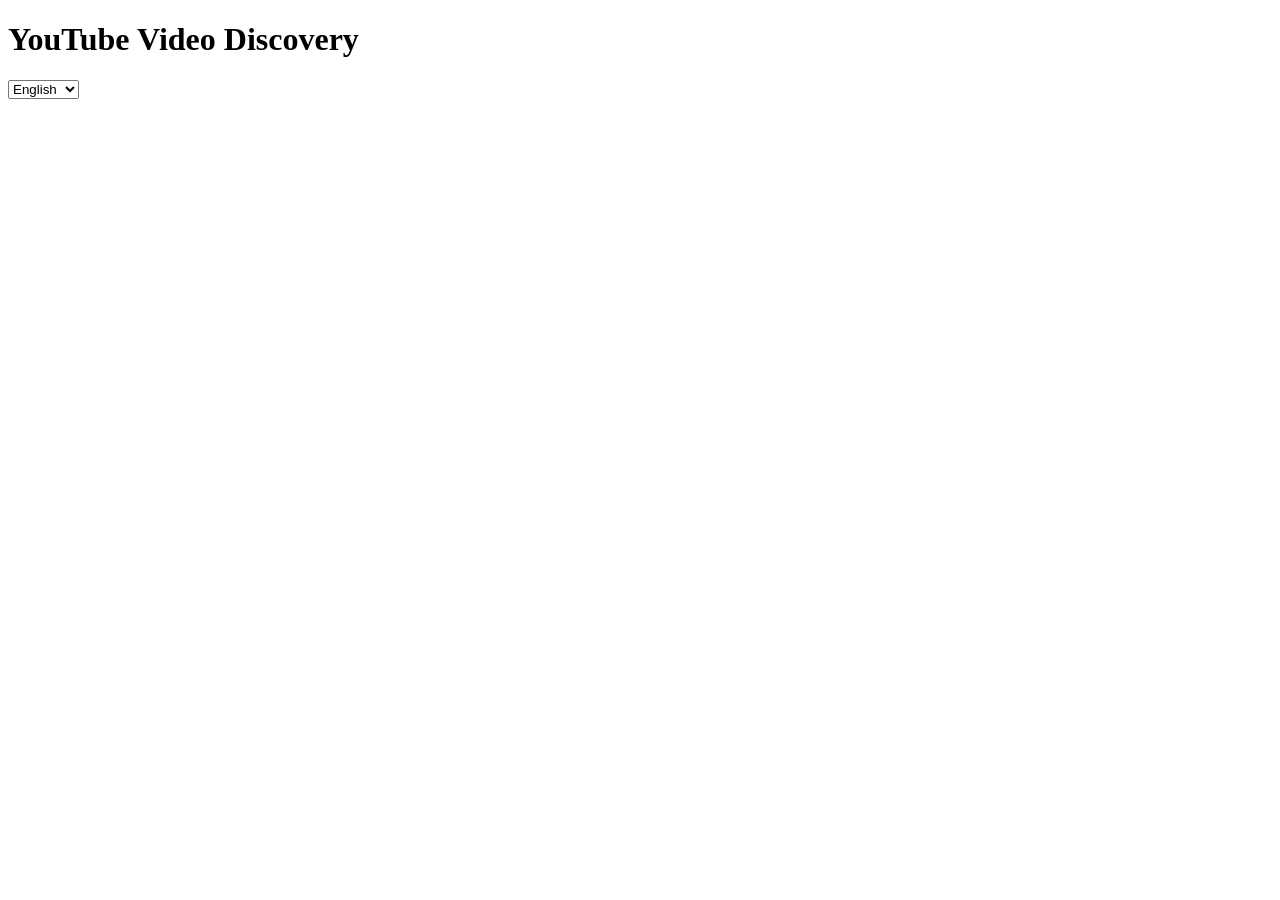
==== commit 23f6a325: "Add complete index.html with YouTube API integration, multilingual support, and video discovery." ====
--- a/index.html
+++ b/index.html
@@ -1,4993 +1,64 @@
 <!DOCTYPE html>
-<html lang="en" data-theme="light">
+<html lang="en">
 <head>
-<meta charset="UTF-8">
-<meta name="viewport" content="width=device-width, initial-scale=1.0">
-<title>Vidrex</title>
-<link rel="preconnect" href="https://fonts.googleapis.com">
-<link rel="preconnect" href="https://fonts.gstatic.com" crossorigin>
-<link href="https://fonts.googleapis.com/css2?family=Syne:wght@600;700;800&family=Manrope:wght@300;400;500;600;700&family=JetBrains+Mono:wght@400;500&display=swap" rel="stylesheet">
-<style>
-:root{
-  --bg:#f4f3ef;
-  --bg2:#ffffff;
-  --bg3:#eeede9;
-  --border:#e0ded7;
-  --text:#111113;
-  --text2:#4e4e4a;
-  --text3:#78786e;
-  --accent:#2563eb;
-  --accent2:#1d4ed8;
-  --accent-glow:rgba(37,99,235,.12);
-  --thumb:#dddcd6;
-  --sw:252px;
-  --r:8px;
-  --r2:12px;
-  --nh:60px;
-  --font:'Manrope',sans-serif;
-  --display:'Syne',sans-serif;
-  --mono:'JetBrains Mono',monospace;
-  --shadow:0 1px 2px rgba(0,0,0,.06),0 4px 14px rgba(0,0,0,.06);
-  --shadow2:0 2px 10px rgba(0,0,0,.09),0 10px 30px rgba(0,0,0,.09);
-  --transition:background .2s,color .2s,border-color .2s;
-}
-[data-theme=dark]{
-  --bg:#0c0d10;
-  --bg2:#14161a;
-  --bg3:#1c1f24;
-  --border:#242830;
-  --text:#eaebed;
-  --text2:#979ca8;
-  --text3:#636878;
-  --accent:#3b82f6;
-  --accent2:#60a5fa;
-  --accent-glow:rgba(59,130,246,.16);
-  --thumb:#1c1f24;
-  --shadow:0 1px 3px rgba(0,0,0,.35),0 4px 14px rgba(0,0,0,.25);
-  --shadow2:0 2px 10px rgba(0,0,0,.5),0 10px 30px rgba(0,0,0,.4);
-}
-*,*::before,*::after{
-  box-sizing:border-box;
-  margin:0;
-  padding:0;
-}
-html{font-size:15px;scroll-behavior:smooth}
-body{
-  font-family:var(--font);
-  background:var(--bg);
-  color:var(--text);
-  min-height:100vh;
-  transition:background .2s,color .2s;
-  overflow-x:hidden;
-}
-a{color:inherit;text-decoration:none}
-button{
-  font-family:var(--font);
-  cursor:pointer;
-  border:none;
-  background:none;
-}
-input,select{font-family:var(--font)}
-img{display:block;max-width:100%}
-::-webkit-scrollbar{width:5px;height:5px}
-::-webkit-scrollbar-thumb{background:var(--border);border-radius:99px}
-::-webkit-scrollbar-track{background:transparent}
-#api-banner{
-  position:fixed;
-  inset:0;
-  z-index:9999;
-  background:var(--bg);
-  display:flex;
-  align-items:center;
-  justify-content:center;
-  padding:20px;
-}
-.api-box{
-  background:var(--bg2);
-  border:1.5px solid var(--border);
-  border-radius:20px;
-  padding:42px 38px;
-  max-width:480px;
-  width:100%;
-  text-align:center;
-  box-shadow:var(--shadow2);
-}
-.api-logo{
-  font-family:var(--display);
-  font-size:1.75rem;
-  font-weight:800;
-  color:var(--accent);
-  margin-bottom:14px;
-  display:flex;
-  align-items:center;
-  justify-content:center;
-  gap:9px;
-  letter-spacing:-.03em;
-}
-.api-logo svg{
-  width:28px;
-  height:28px;
-  fill:var(--accent);
-}
-.api-logo span{color:var(--text)}
-.api-box p{
-  font-size:.85rem;
-  color:var(--text2);
-  line-height:1.68;
-  margin-bottom:22px;
-}
-.api-box p a{color:var(--accent);text-decoration:underline}
-.api-row{
-  display:flex;
-  gap:8px;
-  margin-bottom:10px;
-}
-.api-row input{
-  flex:1;
-  padding:10px 14px;
-  border:1.5px solid var(--border);
-  border-radius:var(--r2);
-  background:var(--bg3);
-  color:var(--text);
-  font-size:.87rem;
-  outline:none;
-  transition:border-color .15s,box-shadow .15s;
-}
-.api-row input:focus{border-color:var(--accent);box-shadow:0 0 0 3px var(--accent-glow)}
-.api-go{
-  padding:10px 20px;
-  background:var(--accent);
-  color:#fff;
-  border-radius:var(--r2);
-  font-size:.87rem;
-  font-weight:700;
-  transition:opacity .15s,transform .1s;
-  white-space:nowrap;
-  box-shadow:0 2px 10px rgba(37,99,235,.35);
-}
-.api-go:hover{opacity:.88;transform:translateY(-1px)}
-.api-err{
-  font-size:.77rem;
-  color:#ef4444;
-  margin-top:7px;
-  display:none;
-}
-.api-note{
-  font-size:.72rem;
-  color:var(--text3);
-  line-height:1.55;
-  margin-top:9px;
-}
-#quota-box.warn{border-color:#f59e0b;color:#92400e}
-[data-theme=dark] #quota-box.warn{color:#fbbf24}
-.quota-bar-wrap{
-  width:80px;
-  height:5px;
-  background:var(--bg3);
-  border-radius:3px;
-  overflow:hidden;
-}
-.quota-bar{
-  height:100%;
-  border-radius:3px;
-  transition:width .3s;
-  background:#22c55e;
-}
-.quota-bar.med{background:#f59e0b}
-.quota-bar.hi{background:#ef4444}
-#nav{
-  position:fixed;
-  top:0;
-  left:0;
-  right:0;
-  z-index:100;
-  height:var(--nh);
-  background:var(--bg2);
-  border-bottom:1px solid var(--border);
-  display:flex;
-  align-items:center;
-  padding:0 20px;
-  gap:14px;
-  backdrop-filter:blur(16px);
-  -webkit-backdrop-filter:blur(16px);
-}
-[data-theme=light] #nav{background:rgba(255,255,255,.92);}
-[data-theme=dark]  #nav{background:rgba(22,24,28,.92);}
-.logo{
-  font-family:var(--display);
-  font-size:1.2rem;
-  font-weight:800;
-  letter-spacing:-.03em;
-  color:var(--accent);
-  flex-shrink:0;
-  display:flex;
-  align-items:center;
-  gap:6px;
-  cursor:pointer;
-  user-select:none;
-  transition:opacity .15s;
-}
-.logo:hover{opacity:.8}
-.logo svg{
-  width:22px;
-  height:22px;
-  fill:var(--accent);
-  flex-shrink:0;
-}
-.logo .lt{color:var(--text)}
-/* single search bar with history dropdown */
-.nsw{
-  flex:1;
-  max-width:580px;
-  margin:0 auto;
-  display:flex;
-  align-items:center;
-  background:var(--bg3);
-  border:1.5px solid var(--border);
-  border-radius:999px;
-  overflow:visible;
-  transition:border-color .2s,box-shadow .2s,background .2s;
-  position:relative;
-}
-.nsw:focus-within{
-  border-color:var(--accent);
-  box-shadow:0 0 0 3.5px var(--accent-glow);
-  background:var(--bg2);
-}
-.nsw input{
-  flex:1;
-  padding:9px 16px;
-  background:none;
-  border:none;
-  outline:none;
-  font-size:.875rem;
-  font-weight:500;
-  color:var(--text);
-  border-radius:999px 0 0 999px;
-  font-family:var(--font);
-}
-.nsw input::placeholder{color:var(--text3)}
-.sb2{
-  padding:0 16px;
-  height:38px;
-  color:var(--text3);
-  display:flex;
-  align-items:center;
-  border-left:1.5px solid var(--border);
-  transition:color .15s,background .15s;
-  flex-shrink:0;
-  border-radius:0 999px 999px 0;
-  gap:5px;
-}
-.sb2:hover{color:var(--accent);background:var(--accent-glow)}
-.sb2 svg{width:15px;height:15px}
-/* ── YouTube-style search dropdown ─────────────────────────── */
-.sh-drop{
-  position:absolute;
-  top:calc(100% + 6px);
-  left:-2px;
-  right:-2px;
-  background:var(--bg2);
-  border:1.5px solid var(--border);
-  border-radius:14px;
-  box-shadow:0 8px 32px rgba(0,0,0,.14),0 2px 8px rgba(0,0,0,.08);
-  z-index:9000;
-  display:none;
-  overflow:hidden;
-  padding:6px 0;
-}
-[data-theme=dark] .sh-drop{box-shadow:0 8px 32px rgba(0,0,0,.5),0 2px 8px rgba(0,0,0,.3);}
-.sh-drop.open{display:block;animation:dropIn .15s cubic-bezier(.4,0,.2,1)}
-@keyframes dropIn{from{opacity:0;transform:translateY(-6px) scale(.98)}to{opacity:1;transform:none}}
-/* Section label inside dropdown */
-.sh-section-label{
-  display:flex;
-  align-items:center;
-  justify-content:space-between;
-  padding:6px 14px 3px;
-  font-size:.68rem;
-  font-weight:700;
-  letter-spacing:.06em;
-  text-transform:uppercase;
-  color:var(--text3);
-  user-select:none;
-}
-.sh-clear-all{
-  font-size:.71rem;
-  font-weight:600;
-  letter-spacing:0;
-  text-transform:none;
-  color:var(--accent);
-  opacity:.8;
-  transition:opacity .12s;
-  cursor:pointer;
-  padding:1px 4px;
-  border-radius:4px;
-}
-.sh-clear-all:hover{opacity:1;background:var(--accent-glow)}
-.sh-divider{
-  height:1px;
-  background:var(--border);
-  margin:4px 0;
-  opacity:.6;
-}
-.sh-item{
-  display:flex;
-  align-items:center;
-  gap:10px;
-  padding:8px 14px;
-  font-size:.85rem;
-  color:var(--text);
-  cursor:pointer;
-  transition:background .1s;
-  border-radius:0;
-}
-.sh-item:hover,.sh-item.focused{background:var(--bg3)}
-.sh-item.focused{outline:none}
-.sh-item .sh-icon{
-  width:30px;
-  height:30px;
-  border-radius:50%;
-  background:var(--bg3);
-  display:flex;
-  align-items:center;
-  justify-content:center;
-  flex-shrink:0;
-  transition:background .1s;
-}
-.sh-item:hover .sh-icon,.sh-item.focused .sh-icon{background:var(--border)}
-.sh-item .sh-icon svg{
-  width:13px;
-  height:13px;
-  flex-shrink:0;
-  color:var(--text3);
-}
-/* Suggestion items (autocomplete) get a slightly different icon color */
-.sh-item.sh-suggest .sh-icon{background:var(--accent-glow)}
-.sh-item.sh-suggest .sh-icon svg{color:var(--accent)}
-.sh-item .sh-txt{
-  flex:1;
-  overflow:hidden;
-  text-overflow:ellipsis;
-  white-space:nowrap;
-  font-weight:500;
-}
-/* Bold the matching part of the suggestion */
-.sh-item .sh-txt b{font-weight:700;color:var(--text)}
-.sh-item.sh-suggest .sh-txt{color:var(--text2)}
-.sh-del{
-  width:26px;
-  height:26px;
-  display:flex;
-  align-items:center;
-  justify-content:center;
-  color:var(--text3);
-  transition:color .1s,background .1s;
-  border-radius:50%;
-  flex-shrink:0;
-  font-size:.82rem;
-}
-.sh-del:hover{color:var(--text);background:var(--border)}
-/* Autocomplete loading spinner */
-.sh-spinner{
-  display:flex;
-  align-items:center;
-  justify-content:center;
-  padding:10px;
-  gap:5px;
-}
-.sh-spinner span{
-  width:5px;height:5px;
-  border-radius:50%;
-  background:var(--accent);
-  animation:bounce .8s ease infinite both;
-  opacity:.4;
-}
-.sh-spinner span:nth-child(2){animation-delay:.12s}
-.sh-spinner span:nth-child(3){animation-delay:.24s}
-.nr{
-  display:flex;
-  align-items:center;
-  gap:4px;
-  flex-shrink:0;
-}
-.tz{
-  font-size:.68rem;
-  font-weight:500;
-  color:var(--text2);
-  background:var(--bg3);
-  border:1.5px solid var(--border);
-  border-radius:var(--r);
-  padding:4px 6px;
-  cursor:pointer;
-  outline:none;
-  max-width:170px;
-  font-family:var(--font);
-}
-.nb{
-  width:34px;
-  height:34px;
-  border-radius:50%;
-  display:flex;
-  align-items:center;
-  justify-content:center;
-  color:var(--text3);
-  transition:background .15s,color .15s;
-}
-.nb:hover{background:var(--bg3);color:var(--text)}
-.nb svg{width:16px;height:16px}
-#app{padding-top:var(--nh);display:flex}
-#sidebar{
-  width:var(--sw);
-  flex-shrink:0;
-  position:fixed;
-  top:var(--nh);
-  bottom:0;
-  left:0;
-  background:var(--bg2);
-  border-right:1px solid var(--border);
-  overflow-y:auto;
-  padding:10px 0 8px;
-  z-index:50;
-  transition:transform .22s cubic-bezier(.4,0,.2,1);
-}
-#sidebar.collapsed{transform:translateX(-100%)}
-#main{transition:margin-left .22s cubic-bezier(.4,0,.2,1)}
-body.sidebar-collapsed #main{margin-left:0}
-/* hamburger button */
-.hbg{
-  width:34px;
-  height:34px;
-  border-radius:50%;
-  display:flex;
-  flex-direction:column;
-  align-items:center;
-  justify-content:center;
-  gap:4px;
-  color:var(--text3);
-  transition:background .15s,color .15s;
-  flex-shrink:0;
-}
-.hbg:hover{background:var(--bg3);color:var(--text)}
-.hbg span{
-  display:block;
-  width:15px;
-  height:1.5px;
-  background:currentColor;
-  border-radius:2px;
-  transition:transform .22s,opacity .22s,width .22s;
-}
-.si{
-  display:flex;
-  align-items:center;
-  gap:10px;
-  padding:8.5px 18px;
-  font-size:.84rem;
-  font-weight:500;
-  color:var(--text3);
-  cursor:pointer;
-  width:100%;
-  text-align:left;
-  transition:background .12s,color .12s;
-  border-radius:0;
-  position:relative;
-}
-.si:hover{background:var(--bg3);color:var(--text)}
-.si.active{
-  color:var(--accent);
-  background:var(--accent-glow);
-  font-weight:600;
-}
-.si.active::before{
-  content:'';
-  position:absolute;
-  left:0;top:4px;bottom:4px;
-  width:3px;
-  background:var(--accent);
-  border-radius:0 3px 3px 0;
-}
-.si svg{
-  width:15px;
-  height:15px;
-  flex-shrink:0;
-}
-.sd{
-  border:none;
-  border-top:1px solid var(--border);
-  margin:6px 14px;
-}
-#main{
-  margin-left:var(--sw);
-  flex:1;
-  padding:28px 28px 40px;
-  min-height:calc(100vh - var(--nh));
-  transition:margin-left .22s cubic-bezier(.4,0,.2,1);
-}
-.cats{
-  display:flex;
-  gap:7px;
-  flex-wrap:wrap;
-  margin-bottom:22px;
-  position:sticky;
-  top:var(--nh);
-  z-index:30;
-  background:var(--bg);
-  padding:10px 0 2px;
-  margin-top:-10px;
-}
-.cat{
-  padding:5px 15px;
-  border-radius:999px;
-  font-size:.76rem;
-  font-weight:600;
-  background:var(--bg2);
-  color:var(--text3);
-  border:1.5px solid var(--border);
-  cursor:pointer;
-  transition:all .15s;
-  letter-spacing:.01em;
-  white-space:nowrap;
-}
-.cat:hover{border-color:var(--accent);color:var(--accent);background:var(--accent-glow)}
-.cat.active{
-  background:var(--accent);
-  color:#fff;
-  border-color:var(--accent);
-  box-shadow:0 2px 10px rgba(37,99,235,.28);
-}
-.vgrid{
-  display:grid;
-  grid-template-columns:repeat(auto-fill,minmax(272px,1fr));
-  gap:22px 16px;
-}
-.vc{
-  cursor:pointer;
-  border-radius:var(--r2);
-  transition:transform .2s cubic-bezier(.4,0,.2,1),box-shadow .2s;
-}
-.vc:hover{transform:translateY(-4px);box-shadow:var(--shadow2)}
-.vc:hover .tov{opacity:1}
-.tw{
-  position:relative;
-  aspect-ratio:16/9;
-  background:var(--thumb);
-  border-radius:var(--r2);
-  overflow:hidden;
-  margin-bottom:10px;
-}
-.tw img{
-  width:100%;
-  height:100%;
-  object-fit:cover;
-  display:block;
-  transition:transform .35s cubic-bezier(.4,0,.2,1);
-}
-.vc:hover .tw img{transform:scale(1.05)}
-.tph{
-  width:100%;
-  height:100%;
-  display:flex;
-  align-items:center;
-  justify-content:center;
-  font-size:2.2rem;
-  color:var(--text3);
-}
-.tov{
-  position:absolute;
-  inset:0;
-  background:linear-gradient(to top,rgba(0,0,0,.5) 0%,rgba(0,0,0,.1) 100%);
-  display:flex;
-  align-items:center;
-  justify-content:center;
-  opacity:0;
-  transition:opacity .2s;
-}
-.tov-p{
-  width:50px;
-  height:50px;
-  background:rgba(255,255,255,.96);
-  border-radius:50%;
-  display:flex;
-  align-items:center;
-  justify-content:center;
-  color:var(--accent);
-  box-shadow:0 4px 20px rgba(0,0,0,.3);
-  transition:transform .18s cubic-bezier(.4,0,.2,1);
-}
-.vc:hover .tov-p{transform:scale(1.1)}
-.tov-p svg{
-  width:18px;
-  height:18px;
-  margin-left:3px;
-}
-.td{
-  position:absolute;
-  bottom:6px;
-  right:6px;
-  background:rgba(0,0,0,.88);
-  color:#fff;
-  font-size:.63rem;
-  font-family:var(--mono);
-  padding:2px 6px;
-  border-radius:4px;
-  letter-spacing:.03em;
-  font-weight:500;
-}
-.vt{
-  font-size:.875rem;
-  font-weight:600;
-  line-height:1.38;
-  color:var(--text);
-  margin-bottom:5px;
-  display:-webkit-box;
-  -webkit-line-clamp:2;
-  -webkit-box-orient:vertical;
-  overflow:hidden;
-}
-.vch{
-  font-size:.75rem;
-  font-weight:600;
-  color:var(--text3);
-  margin-bottom:2px;
-}
-.vs{font-size:.72rem;color:var(--text3);font-weight:400}
-.dot{margin:0 4px;opacity:.6}
-/* ── Personalised "For You" label ───────────────────────────── */
-.fy-label{
-  grid-column:1/-1;
-  display:flex;
-  align-items:center;
-  gap:5px;
-  font-size:.7rem;
-  font-weight:700;
-  color:var(--text3);
-  margin-bottom:-4px;
-  letter-spacing:.06em;
-  text-transform:uppercase;
-}
-.fy-label svg{width:11px;height:11px;flex-shrink:0;color:var(--accent);opacity:.7}
-/* ── Sub-section divider labels ─────────────────────────────── */
-.feed-sect{
-  grid-column:1/-1;
-  display:flex;
-  align-items:center;
-  gap:8px;
-  font-size:.72rem;
-  font-weight:600;
-  color:var(--text3);
-  text-transform:uppercase;
-  letter-spacing:.05em;
-  margin:6px 0 -4px;
-}
-.feed-sect::after{content:'';flex:1;height:1px;background:var(--border)}
-.loader{
-  display:flex;
-  justify-content:center;
-  padding:28px;
-  gap:6px;
-}
-.loader span{
-  width:6px;
-  height:6px;
-  border-radius:50%;
-  background:var(--accent);
-  animation:bounce .9s infinite both;
-  opacity:.5;
-}
-.loader span:nth-child(2){animation-delay:.15s}
-.loader span:nth-child(3){animation-delay:.3s}
-@keyframes bounce{0%,80%,100%{transform:scale(.6);opacity:.3}40%{transform:scale(1);opacity:1}}
-#watch-page,#channel-page,#search-page{display:none}
-#watch-page.on,#channel-page.on,#search-page.on{display:block}
-#home-page.off{display:none}
-.wtop{
-  display:flex;
-  align-items:center;
-  gap:10px;
-  margin-bottom:18px;
-  flex-wrap:wrap;
-}
-.bb{
-  display:flex;
-  align-items:center;
-  gap:5px;
-  font-size:.81rem;
-  font-weight:600;
-  color:var(--text3);
-  padding:6px 12px 6px 9px;
-  border-radius:999px;
-  background:var(--bg2);
-  border:1.5px solid var(--border);
-  transition:all .15s;
-  flex-shrink:0;
-}
-.bb:hover{color:var(--text);border-color:var(--text3)}
-.bb svg{width:13px;height:13px}
-.wl{
-  display:grid;
-  grid-template-columns:1fr 334px;
-  gap:28px;
-  align-items:start;
-}
-.pw{
-  position:relative;
-  width:100%;
-  aspect-ratio:16/9;
-  background:#000;
-  border-radius:var(--r2);
-  overflow:hidden;
-  margin-bottom:15px;
-  box-shadow:var(--shadow2);
-}
-.wti{
-  font-family:var(--display);
-  font-size:1.15rem;
-  font-weight:700;
-  line-height:1.3;
-  letter-spacing:-.018em;
-  margin-bottom:11px;
-}
-.wmr{
-  display:flex;
-  align-items:center;
-  justify-content:space-between;
-  flex-wrap:wrap;
-  gap:7px;
-  margin-bottom:13px;
-  padding-bottom:13px;
-  border-bottom:1px solid var(--border);
-}
-.wst{
-  font-size:.78rem;
-  color:var(--text3);
-  display:flex;
-  gap:14px;
-  flex-wrap:wrap;
-}
-.wa{
-  display:flex;
-  gap:6px;
-  flex-wrap:wrap;
-}
-.ab{
-  display:flex;
-  align-items:center;
-  gap:5px;
-  padding:6px 14px;
-  border-radius:999px;
-  border:1.5px solid var(--border);
-  background:var(--bg2);
-  font-size:.77rem;
-  color:var(--text2);
-  font-weight:600;
-  transition:all .15s;
-}
-.ab:hover:not(:disabled){border-color:var(--accent);color:var(--accent);background:var(--accent-glow);transform:translateY(-1px)}
-.ab.on{color:var(--accent);border-color:var(--accent);background:var(--accent-glow)}
-.ab:disabled{opacity:.4;cursor:not-allowed}
-.ab svg{width:13px;height:13px}
-.ab .cnt{
-  font-size:.72rem;
-  opacity:.75;
-  margin-left:1px;
-}
-.cr{
-  display:flex;
-  align-items:center;
-  gap:12px;
-  padding:13px 0;
-  border-bottom:1px solid var(--border);
-  margin-bottom:15px;
-  cursor:pointer;
-  transition:opacity .15s;
-}
-.cr:hover{opacity:.82}
-.cr:hover .chn{color:var(--accent)}
-.cav{
-  width:40px;
-  height:40px;
-  border-radius:50%;
-  background:var(--thumb);
-  flex-shrink:0;
-  display:flex;
-  align-items:center;
-  justify-content:center;
-  font-weight:700;
-  font-size:.88rem;
-  color:var(--text2);
-  overflow:hidden;
-  border:2px solid var(--border);
-}
-.cav img{
-  width:100%;
-  height:100%;
-  object-fit:cover;
-}
-.chn{
-  font-size:.88rem;
-  font-weight:700;
-  margin-bottom:1px;
-  transition:color .15s;
-}
-.chs{font-size:.73rem;color:var(--text3)}
-.subb{
-  padding:6px 16px;
-  border-radius:999px;
-  background:var(--accent);
-  color:#fff;
-  font-size:.79rem;
-  font-weight:700;
-  transition:opacity .12s,transform .1s;
-  flex-shrink:0;
-  box-shadow:0 2px 8px rgba(37,99,235,.3);
-}
-.subb:hover{opacity:.88;transform:translateY(-1px)}
-.subb.sd{
-  background:var(--bg3);
-  color:var(--text2);
-  border:1.5px solid var(--border);
-  box-shadow:none;
-}
-.db{
-  background:var(--bg3);
-  border-radius:var(--r2);
-  padding:14px 16px;
-  font-size:.82rem;
-  line-height:1.7;
-  color:var(--text2);
-  border:1px solid var(--border);
-  transition:background .15s;
-}
-.db:hover{background:var(--bg2)}
-.di{white-space:pre-wrap}
-.di.cl{
-  display:-webkit-box;
-  -webkit-line-clamp:3;
-  -webkit-box-orient:vertical;
-  overflow:hidden;
-  white-space:normal;
-}
-.di a{
-  color:var(--accent);
-  text-decoration:underline;
-  text-underline-offset:2px;
-}
-.dtog{
-  margin-top:8px;
-  font-size:.76rem;
-  font-weight:700;
-  color:var(--text);
-  cursor:pointer;
-  display:inline-block;
-}
-.dtog:hover{color:var(--accent)}
-.upt{
-  font-size:.82rem;
-  font-weight:700;
-  letter-spacing:.01em;
-  margin-bottom:13px;
-  padding-bottom:11px;
-  border-bottom:1px solid var(--border);
-  color:var(--text);
-}
-.ul{
-  display:flex;
-  flex-direction:column;
-  gap:6px;
-}
-.unc{
-  display:flex;
-  gap:10px;
-  cursor:pointer;
-  padding:6px;
-  border-radius:var(--r);
-  transition:background .15s;
-}
-.unc:hover{background:var(--bg3)}
-.uth{
-  width:120px;
-  flex-shrink:0;
-  aspect-ratio:16/9;
-  background:var(--thumb);
-  border-radius:6px;
-  overflow:hidden;
-  position:relative;
-}
-.uth img{
-  width:100%;
-  height:100%;
-  object-fit:cover;
-  transition:transform .25s;
-}
-.unc:hover .uth img{transform:scale(1.04)}
-.utph{
-  width:100%;
-  height:100%;
-  display:flex;
-  align-items:center;
-  justify-content:center;
-  font-size:1.1rem;
-  color:var(--text3);
-}
-.utd{
-  position:absolute;
-  bottom:3px;
-  right:3px;
-  background:rgba(0,0,0,.82);
-  color:#fff;
-  font-size:.59rem;
-  font-family:var(--mono);
-  padding:1px 5px;
-  border-radius:3px;
-}
-.uni{flex:1;min-width:0}
-.unt{
-  font-size:.79rem;
-  font-weight:600;
-  line-height:1.32;
-  display:-webkit-box;
-  -webkit-line-clamp:2;
-  -webkit-box-orient:vertical;
-  overflow:hidden;
-  color:var(--text);
-  margin-bottom:3px;
-}
-.unc2{font-size:.7rem;color:var(--text3)}
-.chh{
-  background:var(--bg2);
-  border:1.5px solid var(--border);
-  border-radius:var(--r2);
-  padding:26px 22px;
-  margin-bottom:22px;
-  display:flex;
-  align-items:center;
-  gap:20px;
-  flex-wrap:wrap;
-  box-shadow:var(--shadow);
-}
-.chha{
-  width:72px;
-  height:72px;
-  border-radius:50%;
-  background:var(--thumb);
-  flex-shrink:0;
-  display:flex;
-  align-items:center;
-  justify-content:center;
-  font-size:1.8rem;
-  font-weight:700;
-  color:var(--text2);
-  overflow:hidden;
-  border:2px solid var(--border);
-}
-.chha img{
-  width:100%;
-  height:100%;
-  object-fit:cover;
-}
-.chhn{
-  font-family:var(--display);
-  font-size:1.32rem;
-  font-weight:700;
-  margin-bottom:3px;
-  letter-spacing:-.02em;
-}
-.chhs{font-size:.79rem;color:var(--text3);font-weight:500}
-.chhd{
-  font-size:.79rem;
-  color:var(--text2);
-  margin-top:6px;
-  line-height:1.55;
-  max-width:600px;
-}
-.sr{
-  display:flex;
-  flex-direction:column;
-  gap:2px;
-}
-/* channel card in search results */
-.sch{
-  display:flex;
-  align-items:center;
-  gap:16px;
-  padding:12px 14px;
-  border-radius:var(--r2);
-  cursor:pointer;
-  transition:background .12s;
-  background:var(--bg2);
-  border:1.5px solid var(--border);
-  margin-bottom:4px;
-  box-shadow:var(--shadow);
-}
-.sch:hover{background:var(--bg3);border-color:var(--accent);}
-.sch-av{
-  width:60px;
-  height:60px;
-  border-radius:50%;
-  background:var(--thumb);
-  flex-shrink:0;
-  display:flex;
-  align-items:center;
-  justify-content:center;
-  font-size:1.5rem;
-  font-weight:700;
-  color:var(--text2);
-  overflow:hidden;
-  border:2.5px solid var(--border);
-}
-.sch-av img{
-  width:100%;
-  height:100%;
-  object-fit:cover;
-}
-.sch-name{
-  font-size:.96rem;
-  font-weight:700;
-  margin-bottom:3px;
-  letter-spacing:-.01em;
-}
-.sch-meta{font-size:.76rem;color:var(--text3);font-weight:500}
-.sc{
-  display:flex;
-  gap:12px;
-  cursor:pointer;
-  padding:9px 10px;
-  border-radius:var(--r2);
-  transition:background .15s;
-  content-visibility:auto;
-  contain-intrinsic-size:0 90px;
-}
-.sc:hover{background:var(--bg3)}
-.sc-ch{cursor:pointer;transition:color .12s;font-weight:600}
-.sc-ch:hover{
-  color:var(--accent);
-  text-decoration:underline;
-  text-underline-offset:2px;
-}
-.sth{
-  width:180px;
-  flex-shrink:0;
-  aspect-ratio:16/9;
-  background:var(--thumb);
-  border-radius:var(--r);
-  overflow:hidden;
-  position:relative;
-}
-.sth img{
-  width:100%;
-  height:100%;
-  object-fit:cover;
-  transition:transform .25s;
-}
-.sc:hover .sth img{transform:scale(1.04)}
-.sthp{
-  width:100%;
-  height:100%;
-  display:flex;
-  align-items:center;
-  justify-content:center;
-  font-size:1.8rem;
-  color:var(--text3);
-}
-.sdu{
-  position:absolute;
-  bottom:4px;
-  right:4px;
-  background:rgba(0,0,0,.82);
-  color:#fff;
-  font-size:.64rem;
-  font-family:var(--mono);
-  padding:2px 5px;
-  border-radius:3px;
-  letter-spacing:.02em;
-}
-.sif{flex:1;min-width:0;padding-top:1px}
-.sti{
-  font-size:.93rem;
-  font-weight:600;
-  margin-bottom:4px;
-  line-height:1.36;
-  display:-webkit-box;
-  -webkit-line-clamp:2;
-  -webkit-box-orient:vertical;
-  overflow:hidden;
-  color:var(--text);
-}
-.sme{
-  font-size:.75rem;
-  color:var(--text3);
-  margin-bottom:5px;
-  display:flex;
-  align-items:center;
-  gap:5px;
-  flex-wrap:wrap;
-}
-.sde{
-  font-size:.77rem;
-  color:var(--text2);
-  line-height:1.48;
-  display:-webkit-box;
-  -webkit-line-clamp:2;
-  -webkit-box-orient:vertical;
-  overflow:hidden;
-}
-#toast{
-  position:fixed;
-  bottom:28px;
-  left:50%;
-  transform:translateX(-50%) translateY(20px);
-  background:var(--text);
-  color:var(--bg);
-  padding:9px 22px;
-  border-radius:999px;
-  font-size:.81rem;
-  font-weight:600;
-  opacity:0;
-  transition:all .22s cubic-bezier(.4,0,.2,1);
-  z-index:998;
-  pointer-events:none;
-  white-space:nowrap;
-  box-shadow:0 4px 20px rgba(0,0,0,.2);
-  letter-spacing:.01em;
-}
-#toast.show{opacity:1;transform:translateX(-50%) translateY(0)}
-.empty{
-  text-align:center;
-  padding:60px 20px;
-  color:var(--text3);
-}
-.empty svg{
-  width:42px;
-  height:42px;
-  margin:0 auto 16px;
-  opacity:.35;
-}
-.empty h3{
-  font-size:.94rem;
-  font-weight:700;
-  color:var(--text2);
-  margin-bottom:6px;
-  letter-spacing:-.01em;
-}
-.empty p{font-size:.8rem;line-height:1.55;max-width:260px;margin:0 auto}
-#sub-section{display:flex;flex-direction:column}
-.sub-si{
-  display:flex;
-  align-items:center;
-  gap:8px;
-  padding:7px 18px;
-  font-size:.83rem;
-  font-weight:500;
-  color:var(--text3);
-  cursor:pointer;
-  width:100%;
-  text-align:left;
-  transition:background .12s,color .12s;
-  border:none;
-  background:none;
-  font-family:var(--font);
-}
-.sub-si:hover{background:var(--bg3);color:var(--text)}
-.sub-av{
-  width:22px;
-  height:22px;
-  border-radius:50%;
-  background:var(--thumb);
-  flex-shrink:0;
-  display:flex;
-  align-items:center;
-  justify-content:center;
-  font-size:.6rem;
-  font-weight:700;
-  color:var(--text2);
-  overflow:hidden;
-}
-.sub-av img{
-  width:100%;
-  height:100%;
-  object-fit:cover;
-}
-.sub-name{
-  overflow:hidden;
-  text-overflow:ellipsis;
-  white-space:nowrap;
-}
-#sub-empty{
-  font-size:.73rem;
-  color:var(--text3);
-  padding:5px 18px 8px;
-  font-style:italic;
-}
-.ban-wrap{padding:4px 0 6px}
-.ban-label{
-  font-size:.66rem;
-  font-weight:700;
-  letter-spacing:.08em;
-  text-transform:uppercase;
-  color:var(--text3);
-  padding:6px 18px 5px;
-  display:block;
-}
-.ban-row{
-  display:flex;
-  gap:5px;
-  padding:0 10px 5px;
-}
-.ban-row input{
-  flex:1;
-  padding:5px 10px;
-  border:1.5px solid var(--border);
-  border-radius:var(--r);
-  background:var(--bg3);
-  color:var(--text);
-  font-size:.77rem;
-  outline:none;
-  min-width:0;
-  transition:border-color .15s;
-}
-.ban-row input:focus{border-color:var(--accent)}
-.ban-add{
-  padding:5px 10px;
-  background:var(--accent);
-  color:#fff;
-  border-radius:var(--r);
-  font-size:.75rem;
-  font-weight:700;
-  white-space:nowrap;
-  flex-shrink:0;
-}
-#ban-list{
-  padding:0 10px 2px;
-  display:flex;
-  flex-direction:column;
-  gap:3px;
-}
-.ban-empty{
-  font-size:.73rem;
-  color:var(--text3);
-  padding:1px 8px 3px;
-  font-style:italic;
-}
-.ban-tag{
-  display:flex;
-  align-items:center;
-  justify-content:space-between;
-  background:var(--bg3);
-  border:1.5px solid var(--border);
-  border-radius:var(--r);
-  padding:3px 8px;
-  font-size:.75rem;
-  color:var(--text2);
-  gap:6px;
-}
-.ban-tag span{
-  overflow:hidden;
-  text-overflow:ellipsis;
-  white-space:nowrap;
-}
-.ban-tag button{
-  color:var(--text3);
-  font-size:1rem;
-  line-height:1;
-  flex-shrink:0;
-  transition:color .12s;
-}
-.ban-tag button:hover{color:var(--accent)}
-@media(max-width:1100px){.wl{grid-template-columns:1fr}#upnp{display:none}}
-@media(max-width:1024px) and (min-width:801px){#main{padding:18px 16px}}
-@media(max-width:800px){:root{--sw:0px}#sidebar{display:none}#main{margin-left:0;padding:14px}.vgrid{grid-template-columns:repeat(auto-fill,minmax(200px,1fr));gap:14px}.ch-sort-row{flex-wrap:wrap}}
-/* Card entry animation */
-@keyframes fadeUp{from{opacity:0;transform:translateY(10px)}to{opacity:1;transform:translateY(0)}}
-.vc{
-  animation:fadeUp .22s ease both;
-  content-visibility:auto;       /* skip paint+layout for off-screen cards */
-  contain-intrinsic-size:0 280px; /* placeholder height so scroll bar stays stable */
-}
-/* Keyboard focus outlines */
-.vc:focus-visible,.ab:focus-visible,.si:focus-visible,.cat:focus-visible,.bb:focus-visible,.subb:focus-visible,.unc:focus-visible,.sub-si:focus-visible,.ch-sb:focus-visible{
-  outline:2px solid var(--accent);
-  outline-offset:2px;
-  border-radius:var(--r);
-}
-/* Skeleton shimmer */
-@keyframes shimmer{0%{background-position:-200% 0}100%{background-position:200% 0}}
-.tph,.utph,.sthp{
-  background:linear-gradient(90deg,var(--thumb) 25%,var(--bg3) 50%,var(--thumb) 75%);
-  background-size:200% 100%;
-  animation:shimmer 1.6s infinite;
-}
-/* Clickable channel name */
-.vch{
-  cursor:pointer;
-  display:inline-block;
-  transition:color .12s;
-}
-.vch:hover{
-  color:var(--accent);
-  text-decoration:underline;
-  text-underline-offset:2px;
-}
-/* Channel toolbar */
-.ch-toolbar{
-  display:flex;
-  align-items:center;
-  justify-content:space-between;
-  flex-wrap:wrap;
-  gap:10px;
-  margin-bottom:14px;
-}
-.sect{
-  font-family:var(--display);
-  font-size:.95rem;
-  font-weight:700;
-  display:flex;
-  align-items:center;
-  gap:8px;
-  margin:0;
-  letter-spacing:-.01em;
-}
-.ch-count{
-  font-size:.74rem;
-  font-weight:500;
-  color:var(--text3);
-}
-.ch-sort-row{
-  display:flex;
-  align-items:center;
-  gap:5px;
-}
-.ch-sort-label{
-  font-size:.75rem;
-  color:var(--text3);
-  margin-right:2px;
-}
-.ch-sb{
-  padding:4px 11px;
-  border-radius:999px;
-  border:1.5px solid var(--border);
-  background:var(--bg2);
-  color:var(--text3);
-  font-size:.74rem;
-  font-weight:600;
-  cursor:pointer;
-  transition:all .15s;
-  white-space:nowrap;
-}
-.ch-sb:hover{border-color:var(--accent);color:var(--accent)}
-.ch-sb.active{
-  background:var(--accent);
-  color:#fff;
-  border-color:var(--accent);
-  box-shadow:0 2px 8px rgba(37,99,235,.25);
-}
-/* Progress bar for bulk channel load */
-.ch-progress{
-  margin-bottom:16px;
-  display:flex;
-  flex-direction:column;
-  gap:6px;
-}
-.ch-prog-track{
-  height:3px;
-  background:var(--bg3);
-  border-radius:2px;
-  overflow:hidden;
-}
-@keyframes progPulse{0%,100%{opacity:1}50%{opacity:.5}}
-.ch-prog-fill{
-  height:100%;
-  background:var(--accent);
-  border-radius:2px;
-  transition:width .3s ease;
-  animation:progPulse 1.6s ease infinite;
-}
-.ch-prog-fill.done{animation:none;opacity:1}
-.ch-prog-text{font-size:.72rem;color:var(--text3)}
-/* Shorts badge on channel video cards */
-.shorts-badge{
-  position:absolute;
-  top:6px;
-  left:6px;
-  background:rgba(239,68,68,.92);
-  color:#fff;
-  font-size:.59rem;
-  font-weight:700;
-  padding:2px 5px;
-  border-radius:4px;
-  letter-spacing:.05em;
-  text-transform:uppercase;
-}
-/* Scroll-to-top button */
-#scroll-top{
-  position:fixed;
-  bottom:60px;
-  right:18px;
-  z-index:199;
-  width:38px;
-  height:38px;
-  border-radius:50%;
-  background:var(--accent);
-  border:none;
-  box-shadow:0 4px 14px rgba(37,99,235,.4);
-  display:none;
-  align-items:center;
-  justify-content:center;
-  color:#fff;
-  transition:all .18s;
-  padding:0;
-}
-#scroll-top:hover{
-  transform:translateY(-2px);
-  box-shadow:0 6px 18px rgba(37,99,235,.5);
-}
-#scroll-top svg{width:15px;height:15px}
-#scroll-top.show{display:flex}
-/* Sidebar finer scrollbar */
-#sidebar::-webkit-scrollbar{width:3px}
-#sidebar::-webkit-scrollbar-thumb{background:var(--border);border-radius:2px}
-/* Quota box hidden at zero */
-#quota-box{
-  position:fixed;
-  bottom:18px;
-  right:18px;
-  z-index:200;
-  background:var(--bg2);
-  border:1.5px solid var(--border);
-  border-radius:var(--r2);
-  padding:9px 14px;
-  font-size:.73rem;
-  color:var(--text2);
-  display:none;
-  align-items:center;
-  gap:8px;
-  box-shadow:var(--shadow);
-}
-
-/* ── Video Float: watch overlay OR PiP — iframe NEVER moves ─── */
-/* In watch mode: position:fixed synced to #player placeholder   */
-/* In pip  mode: position:fixed at draggable corner window       */
-#video-float{
-  position:fixed;
-  z-index:800;
-  display:none;
-  flex-direction:column;
-  background:#000;
-  overflow:hidden;
-  user-select:none;
-  touch-action:none;
-}
-#video-float.pip-mode{
-  border-radius:10px;
-  box-shadow:0 12px 48px rgba(0,0,0,.65),0 2px 8px rgba(0,0,0,.4);
-  min-width:200px;
-  min-height:136px;
-}
-#pip-bar{
-  height:34px;
-  background:rgba(14,14,12,.94);
-  display:none;
-  align-items:center;
-  padding:0 8px 0 11px;
-  gap:6px;
-  flex-shrink:0;
-  border-bottom:1px solid rgba(255,255,255,.07);
-}
-#video-float.pip-mode #pip-bar{display:flex;cursor:move}
-#pip-title{
-  flex:1;
-  font-size:.67rem;
-  color:rgba(255,255,255,.78);
-  overflow:hidden;
-  text-overflow:ellipsis;
-  white-space:nowrap;
-}
-.pip-btn{
-  width:26px;
-  height:26px;
-  border-radius:5px;
-  display:flex;
-  align-items:center;
-  justify-content:center;
-  color:rgba(255,255,255,.55);
-  flex-shrink:0;
-  transition:background .12s,color .12s;
-}
-.pip-btn:hover{background:rgba(255,255,255,.13);color:#fff}
-.pip-btn svg{
-  width:13px;
-  height:13px;
-  stroke:currentColor;
-}
-#vf-body{
-  flex:1;
-  position:relative;
-  overflow:hidden;
-}
-#vf-body iframe{
-  width:100%;
-  height:100%;
-  border:none;
-  display:block;
-}
-/* ── Custom video controls overlay ─────────────────────────── */
-#vc-overlay{
-  position:absolute;
-  inset:0;
-  z-index:2;
-  display:flex;
-  flex-direction:column;
-  justify-content:space-between;
-  opacity:0;
-  transition:opacity .22s;
-  pointer-events:none;
-  background:transparent;
-}
-#vc-overlay.show,
-#vf-body:hover #vc-overlay{
-  opacity:1;
-  pointer-events:all;
-}
-#vc-overlay::before{
-  content:'';
-  position:absolute;
-  top:0;left:0;right:0;height:72px;
-  background:linear-gradient(to bottom,rgba(0,0,0,.55) 0%,transparent 100%);
-  pointer-events:none;
-}
-#vc-overlay::after{
-  content:'';
-  position:absolute;
-  bottom:0;left:0;right:0;height:80px;
-  background:linear-gradient(to top,rgba(0,0,0,.72) 0%,transparent 100%);
-  pointer-events:none;
-}
-#vc-center{
-  flex:1;
-  display:flex;
-  align-items:center;
-  justify-content:center;
-  position:relative;
-  z-index:1;
-  cursor:pointer;
-}
-#vc-big-btn{
-  width:58px;height:58px;
-  border-radius:50%;
-  background:rgba(255,255,255,.15);
-  backdrop-filter:blur(4px);
-  -webkit-backdrop-filter:blur(4px);
-  border:2px solid rgba(255,255,255,.3);
-  display:flex;align-items:center;justify-content:center;
-  color:#fff;
-  transition:background .15s,transform .12s;
-  flex-shrink:0;
-}
-#vc-big-btn:hover{background:rgba(255,255,255,.28);transform:scale(1.08)}
-#vc-big-btn svg{width:24px;height:24px;fill:#fff;flex-shrink:0}
-#vc-big-btn .ic-play{margin-left:3px}
-#vc-bar{
-  position:relative;
-  z-index:1;
-  display:flex;
-  align-items:center;
-  gap:8px;
-  padding:0 12px 10px;
-}
-.vc-btn{
-  width:30px;height:30px;
-  border-radius:6px;
-  display:flex;align-items:center;justify-content:center;
-  color:rgba(255,255,255,.88);
-  flex-shrink:0;
-  transition:color .12s,background .12s;
-}
-.vc-btn:hover{color:#fff;background:rgba(255,255,255,.12)}
-.vc-btn svg{width:16px;height:16px;fill:currentColor;flex-shrink:0}
-#vc-time{
-  font-size:.7rem;
-  font-family:var(--mono);
-  color:rgba(255,255,255,.82);
-  white-space:nowrap;
-  flex-shrink:0;
-  letter-spacing:.02em;
-}
-#vc-seek{
-  flex:1;
-  height:18px;
-  display:flex;
-  align-items:center;
-  cursor:pointer;
-  position:relative;
-}
-#vc-seek-track{
-  width:100%;
-  height:3px;
-  background:rgba(255,255,255,.25);
-  border-radius:3px;
-  position:relative;
-  transition:height .12s;
-  overflow:visible;
-}
-#vc-seek:hover #vc-seek-track{height:5px}
-#vc-seek-fill{
-  position:absolute;
-  left:0;top:0;bottom:0;
-  background:#fff;
-  border-radius:3px;
-  width:0%;
-}
-#vc-seek-dot{
-  position:absolute;
-  top:50%;
-  width:13px;height:13px;
-  background:#fff;
-  border-radius:50%;
-  transform:translate(-50%,-50%) scale(0);
-  transition:transform .12s;
-  left:0%;
-  box-shadow:0 1px 4px rgba(0,0,0,.4);
-}
-#vc-seek:hover #vc-seek-dot{transform:translate(-50%,-50%) scale(1)}
-#vc-vol-inp{
-  -webkit-appearance:none;
-  appearance:none;
-  width:60px;height:3px;
-  background:rgba(255,255,255,.3);
-  border-radius:3px;
-  outline:none;
-  cursor:pointer;
-  flex-shrink:0;
-  accent-color:#fff;
-}
-#vc-vol-inp::-webkit-slider-thumb{
-  -webkit-appearance:none;
-  width:11px;height:11px;
-  border-radius:50%;
-  background:#fff;
-  cursor:pointer;
-  box-shadow:0 1px 3px rgba(0,0,0,.4);
-}
-#vc-vol-inp::-moz-range-thumb{
-  width:11px;height:11px;
-  border-radius:50%;
-  background:#fff;
-  border:none;
-  cursor:pointer;
-}
-/* transparent shield prevents iframe eating mouse during drag/resize */
-#pip-shield{
-  position:absolute;
-  inset:0;
-  z-index:4;
-  display:none;
-  cursor:inherit;
-}
-#video-float.pip-active #pip-shield{display:block}
-/* corner resize grips — hidden in watch mode, shown in pip mode */
-.pip-grip{
-  position:absolute;
-  width:22px;
-  height:22px;
-  z-index:5;
-  display:none;
-}
-#video-float.pip-mode .pip-grip{display:block}
-.pip-grip::after{
-  content:'';
-  position:absolute;
-  width:9px;
-  height:9px;
-  border-color:rgba(255,255,255,.45);
-  border-style:solid;
-  transition:border-color .12s;
-}
-.pip-grip:hover::after{border-color:rgba(255,255,255,.9)}
-.pip-grip-tl{
-  top:34px;
-  left:0;
-  cursor:nw-resize;
-}
-.pip-grip-tl::after{
-  top:4px;
-  left:4px;
-  border-width:2px 0 0 2px;
-}
-.pip-grip-tr{
-  top:34px;
-  right:0;
-  cursor:ne-resize;
-}
-.pip-grip-tr::after{
-  top:4px;
-  right:4px;
-  border-width:2px 2px 0 0;
-}
-.pip-grip-bl{
-  bottom:0;
-  left:0;
-  cursor:sw-resize;
-}
-.pip-grip-bl::after{
-  bottom:4px;
-  left:4px;
-  border-width:0 0 2px 2px;
-}
-.pip-grip-br{
-  bottom:0;
-  right:0;
-  cursor:se-resize;
-}
-.pip-grip-br::after{
-  bottom:4px;
-  right:4px;
-  border-width:0 2px 2px 0;
-}
-/* #player is a layout placeholder only — actual video is in #video-float */
-#player{visibility:hidden}
-
-/* ── Search filter tabs ──────────────────────────────────── */
-.s-tabs{
-  display:flex;
-  gap:6px;
-  margin-bottom:20px;
-  flex-wrap:wrap;
-  border-bottom:1px solid var(--border);
-  padding-bottom:14px;
-}
-.s-tab{
-  padding:6px 16px;
-  border-radius:999px;
-  font-size:.77rem;
-  font-weight:600;
-  background:var(--bg2);
-  color:var(--text3);
-  border:1.5px solid var(--border);
-  cursor:pointer;
-  transition:all .15s;
-  letter-spacing:.01em;
-  display:flex;
-  align-items:center;
-  gap:5px;
-}
-.s-tab:hover{border-color:var(--accent);color:var(--accent);background:var(--accent-glow)}
-.s-tab.active{
-  background:var(--accent);
-  color:#fff;
-  border-color:var(--accent);
-  box-shadow:0 2px 10px rgba(37,99,235,.3);
-}
-/* ── Live badge (red pill, pulsing dot) ─────────────────── */
-.live-badge{
-  position:absolute;
-  bottom:6px;
-  left:6px;
-  display:inline-flex;
-  align-items:center;
-  gap:4px;
-  background:#ef4444;
-  color:#fff;
-  font-size:.62rem;
-  font-family:var(--mono);
-  font-weight:700;
-  padding:2px 7px;
-  border-radius:4px;
-  letter-spacing:.04em;
-  text-transform:uppercase;
-}
-.live-dot{
-  width:5px;height:5px;
-  border-radius:50%;
-  background:#fff;
-  flex-shrink:0;
-  animation:livepulse 1.2s ease-in-out infinite;
-}
-@keyframes livepulse{0%,100%{opacity:1}50%{opacity:.25}}
-/* Shorts badge for search results */
-.sc .shorts-badge{
-  position:absolute;
-  bottom:6px;
-  left:6px;
-  background:rgba(0,0,0,.75);
-  color:#fff;
-  font-size:.62rem;
-  font-weight:700;
-  padding:2px 6px;
-  border-radius:4px;
-  letter-spacing:.03em;
-  text-transform:uppercase;
-}
-</style>
+    <meta charset="UTF-8">
+    <meta name="viewport" content="width=device-width, initial-scale=1.0">
+    <title>YouTube Video Discovery</title>
+    <script src="https://apis.google.com/js/api.js"></script>
 </head>
 <body>
+    <h1>YouTube Video Discovery</h1>
+    <select id="languageSelector">
+        <option value="en">English</option>
+        <option value="es">Spanish</option>
+        <option value="fr">French</option>
+        <!-- Add more languages as needed -->
+    </select>
+    <div id="videos"></div>
 
-<div id="api-banner">
-  <div class="api-box">
-    <div class="api-logo">
-      <svg viewBox="0 0 24 24"><path d="M21.8 8s-.2-1.4-.8-2c-.8-.8-1.7-.8-2-.9C16.6 5 12 5 12 5s-4.6 0-7 .1c-.4 0-1.3.1-2 .9-.6.6-.8 2-.8 2S2 9.6 2 11.2v1.5c0 1.6.2 3.2.2 3.2s.2 1.4.8 2c.8.8 1.8.8 2.2.8C6.6 19 12 19 12 19s4.6 0 7-.1c.4 0 1.3-.1 2-.9.6-.6.8-2 .8-2s.2-1.6.2-3.2v-1.5C22 9.6 21.8 8 21.8 8zM9.5 14.5v-5l6 2.5-6 2.5z"/></svg>
-      <span>Vidrex</span>
-    </div>
-    <p>Vidrex uses the <strong>YouTube Data API v3</strong>.<br><br>
-      Get a free API key (2 min):<br>
-      1. <a href="https://console.cloud.google.com/" target="_blank">console.cloud.google.com</a> → Create project<br>
-      2. APIs &amp; Services → Library → <strong>YouTube Data API v3</strong> → Enable<br>
-      3. Credentials → Create API Key<br>
-      4. Restrict to your domain (recommended)</p>
-    <div class="api-row">
-      <input type="text" id="api-key-input" placeholder="Paste your API key…" autocomplete="off" onkeydown="if(event.key==='Enter')applyKey()" oninput="document.getElementById('api-err').style.display='none'">
-      <button class="api-go" onclick="applyKey()">Start</button>
-    </div>
-    <div class="api-err" id="api-err"></div>
-    <div class="api-note">Key is saved to your browser's localStorage only — never sent anywhere except Google.</div>
-  </div>
-</div>
+    <script>
+        const API_KEY = 'YOUR_YOUTUBE_API_KEY';
+        const CHANNEL_ID = 'YOUR_CHANNEL_ID';
 
-<nav id="nav" style="display:none">
-  <button class="hbg" id="hbg-btn" onclick="toggleSidebar()" title="Toggle sidebar" aria-label="Toggle sidebar">
-    <span></span><span></span><span></span>
-  </button>
-  <div class="logo" onclick="goHome()">
-    <svg viewBox="0 0 24 24"><path d="M21.8 8s-.2-1.4-.8-2c-.8-.8-1.7-.8-2-.9C16.6 5 12 5 12 5s-4.6 0-7 .1c-.4 0-1.3.1-2 .9-.6.6-.8 2-.8 2S2 9.6 2 11.2v1.5c0 1.6.2 3.2.2 3.2s.2 1.4.8 2c.8.8 1.8.8 2.2.8C6.6 19 12 19 12 19s4.6 0 7-.1c.4 0 1.3-.1 2-.9.6-.6.8-2 .8-2s.2-1.6.2-3.2v-1.5C22 9.6 21.8 8 21.8 8zM9.5 14.5v-5l6 2.5-6 2.5z"/></svg>
-    <span class="lt">Vidrex</span>
-  </div>
-  <!-- SINGLE search bar — no search bar anywhere else in the app -->
-  <div class="nsw">
-    <input type="text" id="nav-search" placeholder="Search…" autocomplete="off"
-      onfocus="openSearchDrop()"
-      onblur="setTimeout(closeSearchDrop,200)"
-      onkeydown="handleSearchKey(event)"
-      oninput="fetchSuggestions(this.value);renderSearchDrop()">
-    <button class="sb2" onclick="commitSearch()" aria-label="Search">
-      <svg viewBox="0 0 24 24" fill="none" stroke="currentColor" stroke-width="2"><circle cx="11" cy="11" r="8"/><path d="m21 21-4.35-4.35"/></svg>
-    </button>
-    <div class="sh-drop" id="sh-drop"></div>
-  </div>
-  <div class="nr">
-    <select class="tz" id="tz-sel" onchange="setTz(this.value)" title="Timezone"></select>
-    <button class="nb" onclick="toggleTheme()" title="Toggle dark/light">
-      <svg id="ico-m" viewBox="0 0 24 24" fill="none" stroke="currentColor" stroke-width="2"><path d="M21 12.79A9 9 0 1 1 11.21 3 7 7 0 0 0 21 12.79z"/></svg>
-      <svg id="ico-s" style="display:none" viewBox="0 0 24 24" fill="none" stroke="currentColor" stroke-width="2"><circle cx="12" cy="12" r="5"/><line x1="12" y1="1" x2="12" y2="3"/><line x1="12" y1="21" x2="12" y2="23"/><line x1="4.22" y1="4.22" x2="5.64" y2="5.64"/><line x1="18.36" y1="18.36" x2="19.78" y2="19.78"/><line x1="1" y1="12" x2="3" y2="12"/><line x1="21" y1="12" x2="23" y2="12"/><line x1="4.22" y1="19.78" x2="5.64" y2="18.36"/><line x1="18.36" y1="5.64" x2="19.78" y2="4.22"/></svg>
-    </button>
-    <button class="nb" onclick="clearKey()" title="Change API key" style="font-size:.62rem;font-weight:700;letter-spacing:.02em;color:var(--text3)">KEY</button>
-  </div>
-</nav>
+        function loadClient() {
+            gapi.client.setApiKey(API_KEY);
+            return gapi.client.load("https://content.googleapis.com/discovery/v1/apis/youtube/v3/rest")
+                .then(() => console.log("GAPI client loaded for API"))
+                .catch((err) => console.error("Error loading GAPI client for API", err));
+        }
 
-<div id="app" style="display:none">
-  <aside id="sidebar">
-    <button class="si active" id="sb-home" onclick="goHome()">
-      <svg viewBox="0 0 24 24" fill="none" stroke="currentColor" stroke-width="2"><path d="m3 9 9-7 9 7v11a2 2 0 0 1-2 2H5a2 2 0 0 1-2-2z"/><polyline points="9 22 9 12 15 12 15 22"/></svg>Home
-    </button>
-    <button class="si" id="sb-trending" onclick="loadCategory('trending',this)">
-      <svg viewBox="0 0 24 24" fill="none" stroke="currentColor" stroke-width="2"><polyline points="22 7 13.5 15.5 8.5 10.5 2 17"/><polyline points="16 7 22 7 22 13"/></svg>Trending
-    </button>
-    <button class="si" id="sb-music" onclick="loadCategory('music',this)">
-      <svg viewBox="0 0 24 24" fill="none" stroke="currentColor" stroke-width="2"><path d="M9 18V5l12-2v13"/><circle cx="6" cy="18" r="3"/><circle cx="18" cy="16" r="3"/></svg>Music
-    </button>
-    <button class="si" id="sb-gaming" onclick="loadCategory('gaming',this)">
-      <svg viewBox="0 0 24 24" fill="none" stroke="currentColor" stroke-width="2"><rect x="2" y="6" width="20" height="12" rx="2"/><path d="M6 12h4m-2-2v4"/><circle cx="17" cy="11" r="1"/><circle cx="19" cy="13" r="1"/></svg>Gaming
-    </button>
-    <button class="si" id="sb-tech" onclick="loadCategory('tech',this)">
-      <svg viewBox="0 0 24 24" fill="none" stroke="currentColor" stroke-width="2"><rect x="2" y="3" width="20" height="14" rx="2"/><line x1="8" y1="21" x2="16" y2="21"/><line x1="12" y1="17" x2="12" y2="21"/></svg>Technology
-    </button>
-    <button class="si" id="sb-education" onclick="loadCategory('education',this)">
-      <svg viewBox="0 0 24 24" fill="none" stroke="currentColor" stroke-width="2"><path d="m2 7 10-5 10 5-10 5-10-5z"/><path d="M22 7v6"/><path d="M6 10.5V17a6 6 0 0 0 12 0v-6.5"/></svg>Education
-    </button>
-    <button class="si" id="sb-science" onclick="loadCategory('science',this)">
-      <svg viewBox="0 0 24 24" fill="none" stroke="currentColor" stroke-width="2"><path d="M9 3H5a2 2 0 0 0-2 2v4m6-6h10a2 2 0 0 1 2 2v4M9 3v18m0 0h10a2 2 0 0 0 2-2V9M9 21H5a2 2 0 0 1-2-2V9m0 0h18"/></svg>Science
-    </button>
-    <button class="si" id="sb-film" onclick="loadCategory('film',this)">
-      <svg viewBox="0 0 24 24" fill="none" stroke="currentColor" stroke-width="2"><rect x="2" y="2" width="20" height="20" rx="2"/><path d="M7 2v20M17 2v20M2 12h20M2 7h5M2 17h5M17 17h5M17 7h5"/></svg>Film
-    </button>
-    <button class="si" id="sb-sports" onclick="loadCategory('sports',this)">
-      <svg viewBox="0 0 24 24" fill="none" stroke="currentColor" stroke-width="2"><circle cx="12" cy="12" r="10"/><path d="M4.93 4.93l14.14 14.14M4.93 19.07L19.07 4.93"/></svg>Sports
-    </button>
-    <hr class="sd">
-    <button class="si" onclick="showSaved()">
-      <svg viewBox="0 0 24 24" fill="none" stroke="currentColor" stroke-width="2"><circle cx="12" cy="12" r="10"/><polyline points="12 6 12 12 16 14"/></svg>Watch Later
-    </button>
-    <button class="si" onclick="showLiked()">
-      <svg viewBox="0 0 24 24" fill="none" stroke="currentColor" stroke-width="2"><path d="M14 9V5a3 3 0 0 0-3-3l-4 9v11h11.28a2 2 0 0 0 2-1.7l1.38-9a2 2 0 0 0-2-2.3H14z"/><path d="M7 22H4a2 2 0 0 1-2-2v-7a2 2 0 0 1 2-2h3"/></svg>Liked Videos
-    </button>
-    <hr class="sd">
-    <div class="ban-wrap">
-      <span class="ban-label">Blocked Keywords</span>
-      <div class="ban-row">
-        <input type="text" id="ban-input" placeholder="e.g. brainrot…" maxlength="80"
-          onkeydown="if(event.key==='Enter')banAdd()">
-        <button class="ban-add" onclick="banAdd()">Block</button>
-      </div>
-      <div id="ban-list"></div>
-    </div>
-    <hr class="sd">
-    <div style="font-size:.67rem;font-weight:600;letter-spacing:.08em;text-transform:uppercase;color:var(--text3);padding:6px 16px 3px">Subscriptions</div>
-    <div id="sub-section"><div id="sub-empty">No subscriptions yet</div></div>
-    <div style="padding:14px 16px 10px;margin-top:12px;font-size:.68rem;color:var(--text3);line-height:1.5;border-top:1px solid var(--border)">
-      made by independent developer a.k.a <a href="https://phthion.github.io/about-phthion/" target="_blank" rel="noopener noreferrer" style="color:var(--accent);font-weight:600;text-decoration:none;transition:opacity .15s" onmouseover="this.style.opacity='.7'" onmouseout="this.style.opacity='1'">PHTHION</a>
-    </div>
-  </aside>
+        function getVideos() {
+            return gapi.client.youtube.search.list({
+                part: 'snippet',
+                channelId: CHANNEL_ID,
+                type: 'video',
+                videoDuration: 'any',
+                maxResults: 10,
+            }).then((response) => {
+                const videos = response.result.items;
+                displayVideos(videos);
+            });
+        }
 
-  <main id="main">
-    <!-- Home page — no "For You" pill, just categories. Home IS the main feed. -->
-    <div id="home-page">
-      <div class="cats" id="cat-pills">
-        <button class="cat active" onclick="loadCategory('all',this)">All</button>
-        <button class="cat" onclick="loadCategory('trending',this)">Trending</button>
-        <button class="cat" onclick="loadCategory('music',this)">Music</button>
-        <button class="cat" onclick="loadCategory('gaming',this)">Gaming</button>
-        <button class="cat" onclick="loadCategory('tech',this)">Technology</button>
-        <button class="cat" onclick="loadCategory('education',this)">Education</button>
-        <button class="cat" onclick="loadCategory('science',this)">Science</button>
-        <button class="cat" onclick="loadCategory('film',this)">Film</button>
-        <button class="cat" onclick="loadCategory('sports',this)">Sports</button>
-      </div>
-      <div class="vgrid" id="vgrid"></div>
-      <div id="home-loader" class="loader" style="display:none"><span></span><span></span><span></span></div>
-    </div>
+        function displayVideos(videos) {
+            const videosContainer = document.getElementById('videos');
+            videosContainer.innerHTML = '';
+            videos.forEach(video => {
+                const videoElem = document.createElement('div');
+                videoElem.innerHTML = `
+                    <h3>${video.snippet.title}</h3>
+                    <iframe width="560" height="315"
+                    src="https://www.youtube.com/embed/${video.id.videoId}" 
+                    frameborder="0" allowfullscreen></iframe>
+                `;
+                videosContainer.appendChild(videoElem);
+            });
+        }
 
-    <!-- Watch page — NO second search bar here -->
-    <div id="watch-page">
-      <div class="wtop">
-        <button class="bb" onclick="navBack()">
-          <svg viewBox="0 0 24 24" fill="none" stroke="currentColor" stroke-width="2"><path d="M19 12H5m0 0 7 7m-7-7 7-7"/></svg>Back
-        </button>
-      </div>
-      <div class="wl">
-        <div>
-          <div class="pw" id="player"></div>
-          <h1 class="wti" id="w-title"></h1>
-          <div class="wmr">
-            <div class="wst" id="w-stats"></div>
-            <div class="wa" id="w-actions"></div>
-          </div>
-          <div class="cr" id="w-chrow" onclick="openChFromWatch()" tabindex="0" onkeydown="if(event.key==='Enter')openChFromWatch()"></div>
-          <div class="db">
-            <div class="di cl" id="w-desc"></div>
-            <span class="dtog" id="desc-tog" onclick="toggleDesc()">Show more</span>
-          </div>
-        </div>
-        <div id="upnp">
-          <div class="upt">Up Next</div>
-          <div class="ul" id="ulist"></div>
-          <div id="upnext-loader" class="loader" style="display:none"><span></span><span></span><span></span></div>
-        </div>
-      </div>
-    </div>
-
-    <!-- Channel page -->
-    <div id="channel-page">
-      <div class="wtop">
-        <button class="bb" onclick="navBack()">
-          <svg viewBox="0 0 24 24" fill="none" stroke="currentColor" stroke-width="2"><path d="M19 12H5m0 0 7 7m-7-7 7-7"/></svg>Back
-        </button>
-      </div>
-      <div class="chh" id="ch-header"></div>
-      <!-- toolbar: count + sort controls -->
-      <div class="ch-toolbar">
-        <div class="sect">Videos <span id="ch-vcount" class="ch-count"></span></div>
-        <div class="ch-sort-row" id="ch-sort-row" style="display:none">
-          <span class="ch-sort-label">Sort:</span>
-          <button class="ch-sb active" data-sort="date" onclick="chSort('date')">Newest</button>
-          <button class="ch-sb" data-sort="oldest" onclick="chSort('oldest')">Oldest</button>
-          <button class="ch-sb" data-sort="views" onclick="chSort('views')">Most viewed</button>
-          <button class="ch-sb" data-sort="title" onclick="chSort('title')">A–Z</button>
-        </div>
-      </div>
-      <!-- progress bar shown during bulk load -->
-      <div class="ch-progress" id="ch-progress" style="display:none">
-        <div class="ch-prog-track"><div class="ch-prog-fill" id="ch-prog-fill" style="width:0%"></div></div>
-        <div class="ch-prog-text" id="ch-prog-text">Collecting videos…</div>
-      </div>
-      <div class="vgrid" id="ch-grid"></div>
-      <div id="ch-loader" class="loader" style="display:none"><span></span><span></span><span></span></div>
-    </div>
-
-    <!-- Search page -->
-    <div id="search-page">
-      <div class="wtop">
-        <button class="bb" onclick="navBack()">
-          <svg viewBox="0 0 24 24" fill="none" stroke="currentColor" stroke-width="2"><path d="M19 12H5m0 0 7 7m-7-7 7-7"/></svg>Back
-        </button>
-        <span id="s-head" style="font-size:.86rem;color:var(--text2);font-weight:500"></span>
-      </div>
-      <!-- Search type filter tabs -->
-      <div class="s-tabs" id="s-tabs">
-        <button class="s-tab active" data-tab="all" onclick="switchSearchTab('all')">
-          <svg viewBox="0 0 24 24" fill="none" stroke="currentColor" stroke-width="2" width="12" height="12"><rect x="3" y="3" width="7" height="7"/><rect x="14" y="3" width="7" height="7"/><rect x="14" y="14" width="7" height="7"/><rect x="3" y="14" width="7" height="7"/></svg>
-          All
-        </button>
-        <button class="s-tab" data-tab="videos" onclick="switchSearchTab('videos')">
-          <svg viewBox="0 0 24 24" fill="none" stroke="currentColor" stroke-width="2" width="12" height="12"><rect x="2" y="2" width="20" height="20" rx="2"/><polygon points="10 8 16 12 10 16 10 8" fill="currentColor" stroke="none"/></svg>
-          Long-form
-        </button>
-        <button class="s-tab" data-tab="shorts" onclick="switchSearchTab('shorts')">
-          <svg viewBox="0 0 24 24" fill="none" stroke="currentColor" stroke-width="2" width="12" height="12"><rect x="6" y="2" width="12" height="20" rx="2"/><polygon points="10 8 15 12 10 16 10 8" fill="currentColor" stroke="none"/></svg>
-          Shorts
-        </button>
-        <button class="s-tab" data-tab="live" onclick="switchSearchTab('live')">
-          <svg viewBox="0 0 24 24" fill="none" stroke="currentColor" stroke-width="2" width="12" height="12"><circle cx="12" cy="12" r="3" fill="currentColor" stroke="none"/><path d="M6.3 6.3a8 8 0 0 0 0 11.31M17.7 17.7a8 8 0 0 0 0-11.31M4.1 4.1a11 11 0 0 0 0 15.56M19.9 19.9a11 11 0 0 0 0-15.56"/></svg>
-          Live
-        </button>
-      </div>
-      <div class="sr" id="sres"></div>
-      <div id="search-loader" class="loader" style="display:none"><span></span><span></span><span></span></div>
-      <div style="display:flex;justify-content:center;margin-top:16px">
-        <button id="load-more-search" class="ab" style="display:none" onclick="loadMoreSearch()">Load more results</button>
-      </div>
-    </div>
-  </main>
-</div>
-
-<!-- Video float: always position:fixed. Watch mode = overlays #player. PiP mode = corner. -->
-<!-- The iframe NEVER leaves this element — no DOM moves = no reloads. -->
-<div id="video-float">
-  <div id="pip-bar">
-    <span id="pip-title"></span>
-    <button class="pip-btn" title="Return to video" onclick="pipReturn()">
-      <svg viewBox="0 0 24 24" fill="none" stroke-width="2"><polyline points="15 3 21 3 21 9"/><polyline points="9 21 3 21 3 15"/><line x1="21" y1="3" x2="14" y2="10"/><line x1="3" y1="21" x2="10" y2="14"/></svg>
-    </button>
-    <button class="pip-btn" title="Close video" onclick="pipClose()">
-      <svg viewBox="0 0 24 24" fill="none" stroke-width="2"><line x1="18" y1="6" x2="6" y2="18"/><line x1="6" y1="6" x2="18" y2="18"/></svg>
-    </button>
-  </div>
-  <div id="vf-body">
-    <div id="pip-shield"></div>
-
-  </div>
-  <div class="pip-grip pip-grip-tl" data-corner="tl"></div>
-  <div class="pip-grip pip-grip-tr" data-corner="tr"></div>
-  <div class="pip-grip pip-grip-bl" data-corner="bl"></div>
-  <div class="pip-grip pip-grip-br" data-corner="br"></div>
-</div>
-
-<div id="quota-box" style="display:none">
-  <div>
-    <div style="margin-bottom:3px">API quota used today</div>
-    <div class="quota-bar-wrap"><div class="quota-bar" id="quota-bar" style="width:0%"></div></div>
-  </div>
-  <div><b id="quota-num">0</b> / 10,000</div>
-</div>
-<button id="scroll-top" onclick="window.scrollTo({top:0,behavior:'smooth'})" title="Back to top" aria-label="Scroll to top">
-  <svg viewBox="0 0 24 24" fill="none" stroke="currentColor" stroke-width="2.5"><path d="M18 15l-6-6-6 6"/></svg>
-</button>
-<div id="toast"></div>
-
-<script>
-'use strict';
-
-const YT_BASE   = 'https://www.googleapis.com/youtube/v3';
-const CACHE_VER = '13';
-
-const CAT_ID = {
-  all:null, trending:null,
-  music:'10', gaming:'20', education:'27', sports:'17',
-  tech:null, science:null, film:null,
-};
-const CAT_Q = {
-  tech:'technology software programming engineering tutorial',
-  science:'science physics biology chemistry space documentary',
-  film:'movie film trailer review cinema 2024 2025 2026',
-};
-
-const REGION=(function(){
-  try{const tz=Intl.DateTimeFormat().resolvedOptions().timeZone||'';const p=tz.split('/')[0];
-  return{America:'US',Europe:'GB',Asia:'JP',Africa:'ZA',Australia:'AU',Pacific:'AU',Atlantic:'GB',Indian:'IN'}[p]||'US';}
-  catch{return'US';}
-})();
-
-// ── Shorts detection ─────────────────────────────────────────
-const SHORTS_RE=/#shorts?\b/i;
-// Returns total duration in seconds from an ISO 8601 duration string (e.g. "PT1M30S")
-function durSecs(iso){
-  if(!iso)return null;
-  const m=iso.match(/PT(?:(\d+)H)?(?:(\d+)M)?(?:(\d+)S)?/);
-  if(!m)return null;
-  const s=(+m[1]||0)*3600+(+m[2]||0)*60+(+m[3]||0);
-  return s;
-}
-// Returns true if ANY thumbnail has portrait (height > width) dimensions,
-// OR if any thumbnail URL follows the YouTube Shorts portrait pattern.
-// Note: YouTube v3 API usually returns landscape-cropped thumbs even for Shorts,
-// so URL pattern matching is the more reliable signal here.
-const SHORTS_THUMB_RE=/\/vi_webp\/|\/shorts\//i;
-function isVerticalByThumb(sn){
-  const th=sn.thumbnails||{};
-  for(const t of Object.values(th)){
-    if(!t?.url)continue;
-    // Explicit portrait dimensions (rare but definitive)
-    if(t.width&&t.height&&t.height>t.width)return true;
-    // YouTube Shorts thumbnail URLs use /vi_webp/ path (portrait WebP format)
-    if(SHORTS_THUMB_RE.test(t.url))return true;
-  }
-  return false;
-}
-function isShortByMeta(item){
-  // Identify Shorts by the #shorts hashtag in title, description, or tags only.
-  // Duration ≤60s alone is NOT reliable — many legitimate channel videos (news clips,
-  // trailers, teasers) are short but are NOT Shorts. YouTube identifies Shorts by
-  // the #shorts tag, so we do the same.
-  const sn=item.snippet||{};
-  const t=sn.title||'';
-  const d=(sn.description||'').slice(0,500);
-  const tags=sn.tags||[];
-  if(SHORTS_RE.test(t)||SHORTS_RE.test(d)||tags.some(g=>SHORTS_RE.test(g)))return true;
-  // Secondary signal: duration ≤60s AND portrait thumbnail — high confidence it's a Short
-  const cd=item.contentDetails||{};
-  const secs=durSecs(cd.duration);
-  if(secs!==null&&secs>0&&secs<=60&&isVerticalByThumb(sn))return true;
-  return false;
-}
-
-// ── Thumbnail dead-check only (FIX #10) ──────────────────────
-// ONLY probe mqdefault.jpg for 120×90 dead placeholder.
-// The maxresdefault.webp probe was 404ing on most real videos and deleting them all.
-function probeImg(url){
-  return new Promise(res=>{
-    const img=new Image();
-    const cleanup=(result)=>{
-      clearTimeout(t);
-      img.onload=null;
-      img.onerror=null;
-      img.src='';
-      res(result);
-    };
-    const t=setTimeout(()=>cleanup(null),1500);
-    img.onload=()=>cleanup({w:img.naturalWidth,h:img.naturalHeight});
-    img.onerror=()=>cleanup(null);
-    img.src=url;
-  });
-}
-async function checkThumb(id){
-  if(thumbCache.has(id))return thumbCache.get(id);
-  const mq=await probeImg(`https://i.ytimg.com/vi/${id}/mqdefault.jpg`);
-  const r=(mq&&mq.w===120&&mq.h===90)?'dead':'ok';
-  mapCap(thumbCache,id,r);return r;
-}
-async function batchCheckThumbs(ids){
-  if(!ids.length)return new Set();
-  const rs=await Promise.all(ids.map(id=>checkThumb(id)));
-  const dead=new Set();
-  ids.forEach((id,i)=>{if(rs[i]==='dead')dead.add(id);});
-  return dead;
-}
-
-// ── Banned keywords ──────────────────────────────────────────
-const bannedKws=new Set();
-function banLoad(){try{JSON.parse(localStorage.getItem('vdrx-banned')||'[]').forEach(k=>k&&bannedKws.add(k.toLowerCase().trim()));}catch(_){}}
-function banSave(){try{localStorage.setItem('vdrx-banned',JSON.stringify([...bannedKws]));}catch(_){}}
-function isBanned(v){if(!bannedKws.size)return false;const h=((v.title||'')+' '+(v.channel||'')+' '+(v.desc||'')).toLowerCase();for(const k of bannedKws)if(h.includes(k))return true;return false;}
-function flushFeedCache(){Object.keys(sessionStorage).filter(k=>k.startsWith('vdrx2:feed_')||k.startsWith('vdrx2:pl_')).forEach(k=>sessionStorage.removeItem(k));}
-// ── Content filters — always on ──────────────────────────────
-// Shorts and portrait-format videos are always hidden.
-function passesFilters(v){
-  if(!v)return true;
-  if(v.isShort)return false;
-  if(v.isVertical)return false;
-  return true;
-}
-function _reloadChannelGridIfVisible(){
-  if(!document.getElementById('channel-page').classList.contains('on'))return;
-  if(!chAllVideos.length)return;
-  chSort(chCurrentSort);
-}
-function banAdd(){
-  const inp=document.getElementById('ban-input');const kw=(inp.value||'').toLowerCase().trim();if(!kw)return;
-  bannedKws.add(kw);banSave();inp.value='';flushFeedCache();banRender();showToast('"'+kw+'" blocked');
-  _reloadHomeIfVisible();
-}
-function banRemove(kw){bannedKws.delete(kw);banSave();flushFeedCache();banRender();showToast('"'+kw+'" unblocked');_reloadHomeIfVisible();}
-function _reloadHomeIfVisible(){
-  // Only reload if the home feed is currently showing (not watch/channel/search)
-  if(document.getElementById('home-page').classList.contains('off'))return;
-  homeShownIds.clear();homePageToken=null;homeLoading=false;
-  const grid=document.getElementById('vgrid');if(grid)grid.innerHTML='';
-  loadMoreHome();
-}
-function banRender(){
-  const el=document.getElementById('ban-list');if(!el)return;
-  if(!bannedKws.size){el.innerHTML='<div class="ban-empty">Nothing blocked yet</div>';return;}
-  el.innerHTML=[...bannedKws].sort().map(k=>`<div class="ban-tag"><span>${x(k)}</span><button class="ban-del" data-kw="${x(k)}" title="Unblock">&#x2715;</button></div>`).join('');
-  el.querySelectorAll('.ban-del').forEach(btn=>btn.addEventListener('click',()=>banRemove(btn.dataset.kw)));
-}
-
-// ── Usability gate ───────────────────────────────────────────
-function isUsable(item){
-  const sn=item.snippet||{};
-  const st=item.status||{};
-  const cd=item.contentDetails||{};
-  const t=(sn.title||'').trim();
-  if(!t||t==='Deleted video'||t==='Private video')return false;
-  if(!sn.thumbnails?.medium?.url&&!sn.thumbnails?.high?.url&&!sn.thumbnails?.standard?.url&&!sn.thumbnails?.default?.url)return false;
-  if(st.privacyStatus&&st.privacyStatus!=='public')return false;
-  if(cd.contentRating?.ytRating==='ytAgeRestricted')return false;
-  // Shorts/vertical filtering is now user-controlled via passesFilters() — not hardcoded here
-  return true;
-}
-
-// ── State ────────────────────────────────────────────────────
-let API_KEY='';
-let curTz='UTC';
-
-// ── Shared playback state — must be at script scope so both ──
-// renderWatch() (top-level) and init() inner functions can access them
-let _ytPlaying  = false;
-let _ytMuted    = false;
-let _ytVolume   = 100;
-let _ytTime     = 0;
-let _ytDuration = 0;
-let curVideo=null;
-let descExp=false;
-const subscribed=new Set();
-const liked=new Set();
-const disliked=new Set();
-const savedVids=new Map();
-const likedVids=new Map(); // mirrors liked Set — stores full video objects so Liked Videos works after reload
-let homePageToken=null;
-let homeCat='all';
-let homeLoading=false;
-let homeObs=null;
-const homeShownIds=new Set(); // FIX #9: prevent scroll duplicates
-let upnextLoading=false;
-let upnextObs=null;
-let searchPageToken=null;
-let searchQuery='';
-let searchLoading=false;
-let searchTab='all'; // 'all' | 'videos' | 'shorts' | 'live'
-// Channel page state — chCurrentId guards against stale loads when user navigates quickly
-let chUploadsId=null;
-let chCurrentId=null;
-
-// ── Search history + YouTube autocomplete ────────────────────
-const MAX_HIST=12;
-let searchHistory=[];
-function shLoad(){try{searchHistory=JSON.parse(localStorage.getItem('vdrx-sh')||'[]');}catch(_){searchHistory=[];}}
-function shSave(){try{localStorage.setItem('vdrx-sh',JSON.stringify(searchHistory));}catch(_){}}
-function shPush(q){q=q.trim();if(!q)return;searchHistory=searchHistory.filter(s=>s!==q);searchHistory.unshift(q);if(searchHistory.length>MAX_HIST)searchHistory.length=MAX_HIST;shSave();}
-function shRemove(q){searchHistory=searchHistory.filter(s=>s!==q);shSave();renderSearchDrop();}
-function shClearAll(){searchHistory=[];shSave();renderSearchDrop();}
-
-// ── YouTube suggest autocomplete (JSONP) ─────────────────────
-// Uses YouTube's public suggestion endpoint (same one the real YT search bar calls).
-// No API key required — returns plain JS callback with array of suggestions.
-let _suggestTimer=null;
-let _lastSuggestQ='';
-let _suggestions=[];
-let _dropFocusIdx=-1; // -1 = input focused, 0+ = item index
-
-function fetchSuggestions(q){
-  q=q.trim();
-  if(!q){_suggestions=[];return;}
-  if(q===_lastSuggestQ)return;
-  _lastSuggestQ=q;
-  // Debounce — fire 220ms after user stops typing
-  clearTimeout(_suggestTimer);
-  _suggestTimer=setTimeout(()=>_fetchSuggestNow(q),220);
-}
-
-function _fetchSuggestNow(q){
-  // Remove any previous JSONP script
-  const old=document.getElementById('_yt_suggest_script');
-  if(old)old.remove();
-  window._ytSuggestCb=(data)=>{
-    if(!Array.isArray(data)||!data[1])return;
-    _suggestions=data[1].slice(0,8).map(item=>Array.isArray(item)?item[0]:item).filter(s=>typeof s==='string'&&s.length>0);
-    // Only re-render if the input still matches the query we fetched for
-    const inp=document.getElementById('nav-search');
-    if(inp&&inp.value.trim().toLowerCase()===q.toLowerCase())renderSearchDrop();
-  };
-  const script=document.createElement('script');
-  script.id='_yt_suggest_script';
-  // cors-anywhere or a public proxy isn't needed — YouTube's suggestion endpoint
-  // does not require credentials and works cross-origin for JSONP.
-  script.src=`https://suggestqueries.google.com/complete/search?client=youtube&ds=yt&q=${encodeURIComponent(q)}&callback=_ytSuggestCb&hl=en`;
-  script.onerror=()=>{_suggestions=[];};
-  document.head.appendChild(script);
-}
-
-// ── Dropdown render — three sections ─────────────────────────
-// 1. Recent searches (matching current input, max 4)
-// 2. Autocomplete suggestions from YouTube (max 6)
-// Arrow-key navigation scrolls through all visible items.
-function renderSearchDrop(){
-  const drop=document.getElementById('sh-drop');
-  if(!drop)return;
-  const inp=document.getElementById('nav-search');
-  const val=(inp?.value||'').trim();
-  const valLow=val.toLowerCase();
-
-  // Filter history to matches when there's input, show all when empty
-  const histItems=val
-    ?searchHistory.filter(s=>s.toLowerCase().includes(valLow)).slice(0,4)
-    :searchHistory.slice(0,6);
-
-  const suggestItems=val?_suggestions.filter(s=>s.toLowerCase()!==valLow).slice(0,6):[];
-
-  if(!histItems.length&&!suggestItems.length){
-    drop.classList.remove('open');
-    _dropFocusIdx=-1;
-    return;
-  }
-
-  // Build HTML — each item gets data-idx for keyboard nav
-  let idx=0;
-  let html='';
-
-  // ── Recent searches section ──
-  if(histItems.length){
-    html+=`<div class="sh-section-label">Recent${!val?`<span class="sh-clear-all" onmousedown="event.preventDefault();shClearAll()">Clear all</span>`:''}
-    </div>`;
-    for(const s of histItems){
-      const highlighted=val?s.replace(new RegExp(`(${escRe(val)})`,'gi'),'<b>$1</b>'):x(s);
-      html+=`<div class="sh-item" data-idx="${idx}" data-q="${x(s)}" onmousedown="event.preventDefault();pickHistory('${x(s)}')">
-        <div class="sh-icon"><svg viewBox="0 0 24 24" fill="none" stroke="currentColor" stroke-width="2"><circle cx="12" cy="12" r="9"/><path d="M12 7v5l3 3"/></svg></div>
-        <span class="sh-txt">${highlighted}</span>
-        <button class="sh-del" title="Remove" onmousedown="event.preventDefault();event.stopPropagation();shRemove('${x(s)}')">✕</button>
-      </div>`;
-      idx++;
-    }
-  }
-
-  // ── Divider between sections ──
-  if(histItems.length&&suggestItems.length){
-    html+=`<div class="sh-divider"></div>`;
-  }
-
-  // ── Suggestions section ──
-  if(suggestItems.length){
-    if(!histItems.length) html+=`<div class="sh-section-label">Suggestions</div>`;
-    for(const s of suggestItems){
-      const highlighted=val?s.replace(new RegExp(`(${escRe(val)})`,'gi'),'<b>$1</b>'):x(s);
-      html+=`<div class="sh-item sh-suggest" data-idx="${idx}" data-q="${x(s)}" onmousedown="event.preventDefault();pickHistory('${x(s)}')">
-        <div class="sh-icon"><svg viewBox="0 0 24 24" fill="none" stroke="currentColor" stroke-width="2"><circle cx="11" cy="11" r="8"/><path d="m21 21-4.35-4.35"/></svg></div>
-        <span class="sh-txt">${highlighted}</span>
-      </div>`;
-      idx++;
-    }
-  }
-
-  drop.innerHTML=html;
-  drop.classList.add('open');
-  _dropFocusIdx=-1;
-  _highlightDropItem(-1);
-}
-
-function escRe(s){return s.replace(/[.*+?^${}()|[\]\\]/g,'\\$&');}
-
-function _highlightDropItem(newIdx){
-  const drop=document.getElementById('sh-drop');
-  if(!drop)return;
-  drop.querySelectorAll('.sh-item').forEach(el=>el.classList.remove('focused'));
-  const items=drop.querySelectorAll('.sh-item');
-  if(newIdx>=0&&newIdx<items.length){
-    items[newIdx].classList.add('focused');
-    // Preview the focused query in the input
-    const q=items[newIdx].dataset.q;
-    const inp=document.getElementById('nav-search');
-    if(inp&&q)inp.value=q;
-  }
-  _dropFocusIdx=newIdx;
-}
-
-function openSearchDrop(){
-  // Also trigger suggestion fetch when focusing with existing text
-  const val=(document.getElementById('nav-search')?.value||'').trim();
-  if(val){fetchSuggestions(val);}
-  renderSearchDrop();
-}
-function closeSearchDrop(){
-  const d=document.getElementById('sh-drop');
-  if(d)d.classList.remove('open');
-  _dropFocusIdx=-1;
-}
-function pickHistory(q){
-  const inp=document.getElementById('nav-search');
-  if(inp)inp.value=q;
-  closeSearchDrop();
-  doSearch(q);
-}
-
-function handleSearchKey(e){
-  const drop=document.getElementById('sh-drop');
-  const isOpen=drop&&drop.classList.contains('open');
-  const items=isOpen?drop.querySelectorAll('.sh-item'):[];
-  const total=items.length;
-
-  if(e.key==='ArrowDown'){
-    e.preventDefault();
-    const next=Math.min(_dropFocusIdx+1,total-1);
-    _highlightDropItem(next);
-    return;
-  }
-  if(e.key==='ArrowUp'){
-    e.preventDefault();
-    if(_dropFocusIdx<=0){
-      // Back to input — restore original typed value
-      _dropFocusIdx=-1;
-      drop.querySelectorAll('.sh-item').forEach(el=>el.classList.remove('focused'));
-    } else {
-      _highlightDropItem(_dropFocusIdx-1);
-    }
-    return;
-  }
-  if(e.key==='Escape'){
-    closeSearchDrop();
-    return;
-  }
-  if(e.key==='Enter'){
-    if(isOpen&&_dropFocusIdx>=0&&items[_dropFocusIdx]){
-      // Select focused item
-      const q=items[_dropFocusIdx].dataset.q;
-      if(q){closeSearchDrop();doSearch(q);}
-      return;
-    }
-    const v=e.target.value.trim();
-    if(v){closeSearchDrop();doSearch(v);}
-    return;
-  }
-  // Any other key — reset focus, fetch suggestions
-  _dropFocusIdx=-1;
-  fetchSuggestions(e.target.value);
-}
-
-function commitSearch(){
-  const inp=document.getElementById('nav-search');
-  const v=(inp?.value||'').trim();if(v){closeSearchDrop();doSearch(v);}
-}
-
-// ── Bounded LRU cache ─────────────────────────────────────────
-// Replaces the old FIFO mapCap helper.
-// Map preserves insertion order; get() refreshes a key to "newest" by
-// deleting then re-setting it, so the oldest UNUSED entry is always first.
-class LRUMap {
-  constructor(limit){
-    this._limit=limit;
-    this._map=new Map();
-  }
-  get size(){return this._map.size;}
-  has(k){return this._map.has(k);}
-  get(k){
-    if(!this._map.has(k))return undefined;
-    // Refresh to newest position
-    const v=this._map.get(k);
-    this._map.delete(k);
-    this._map.set(k,v);
-    return v;
-  }
-  set(k,v){
-    if(this._map.has(k))this._map.delete(k); // re-insert at tail
-    else if(this._map.size>=this._limit){
-      // Evict oldest (first) entry
-      this._map.delete(this._map.keys().next().value);
-    }
-    this._map.set(k,v);
-    return this;
-  }
-  delete(k){return this._map.delete(k);}
-  keys(){return this._map.keys();}
-  values(){return this._map.values();}
-  entries(){return this._map.entries();}
-  [Symbol.iterator](){return this._map[Symbol.iterator]();}
-  // Evict the oldest `n` entries — used by memory pressure handler
-  evictOldest(n){
-    const keys=[...this._map.keys()].slice(0,n);
-    for(const k of keys)this._map.delete(k);
-  }
-  // Drop entries whose stored value matches a predicate — returns count removed
-  evictWhere(pred){
-    const toDelete=[];
-    for(const [k,v] of this._map)if(pred(k,v))toDelete.push(k);
-    for(const k of toDelete)this._map.delete(k);
-    return toDelete.length;
-  }
-  clear(){this._map.clear();}
-}
-
-// ── Caches ───────────────────────────────────────────────────
-const videoCache  = new LRUMap(200);  // reduced from 500 — ~270KB vs ~680KB at capacity
-const chanCache   = new LRUMap(100);  // reduced from 200
-const searchCache     = new LRUMap(20);  // reduced from 25
-const chanSearchCache = new LRUMap(30);  // cache channel-search results (each costs 100 quota)
-const thumbCache      = new LRUMap(300); // reduced from 500
-
-// Legacy shim so existing mapCap(videoCache,…) call-sites still work.
-// New code should call cache.set(k,v) directly.
-function mapCap(map,key,val){
-  map.set(key,val);
-}
-
-// ── Quota ────────────────────────────────────────────────────
-let quotaUsed=0;
-function todayStr(){return new Date().toISOString().slice(0,10);}
-function loadQuota(){try{const o=JSON.parse(localStorage.getItem('vdrx-quota')||'{}');quotaUsed=(o.date===todayStr())?(o.units||0):0;}catch{quotaUsed=0;}}
-function saveQuota(){try{localStorage.setItem('vdrx-quota',JSON.stringify({date:todayStr(),units:quotaUsed}));}catch(_){}}
-function addQuota(n){quotaUsed+=n;saveQuota();renderQuotaBadge();}
-function renderQuotaBadge(){
-  const box=document.getElementById('quota-box');if(!box)return;
-  // Hide entirely when no quota has been used yet — don't clutter the UI
-  if(!quotaUsed){box.style.display='none';return;}
-  box.style.display='flex';
-  const pct=Math.min(100,(quotaUsed/10000)*100);
-  const bar=document.getElementById('quota-bar');
-  bar.style.width=pct+'%';
-  bar.className='quota-bar'+(pct<50?'':pct<80?' med':' hi');
-  document.getElementById('quota-num').textContent=quotaUsed.toLocaleString();
-  box.classList.toggle('warn',pct>=80);
-}
-
-// ── Session storage helpers with size budgeting ───────────────
-// We target ≤4 MB of sessionStorage for feed caches.
-// Each write checks the rough byte count and evicts oldest feed keys if over budget.
-const SS='vdrx2:';
-const SS_BUDGET_BYTES=4*1024*1024; // 4 MB soft cap
-
-function _ssBytesUsed(){
-  try{
-    let n=0;
-    for(const k of Object.keys(sessionStorage)){
-      if(k.startsWith(SS)){
-        n+=k.length+(sessionStorage.getItem(k)||'').length;
-      }
-    }
-    return n*2; // UTF-16: 2 bytes per char
-  }catch{return 0;}
-}
-
-// Evict oldest feed/playlist session keys until under budget.
-// Keys are sorted by insertion — sessionStorage has no ordering guarantee,
-// so we sort by the embedded pageToken string length as a proxy for age
-// (first pages have shorter/no tokens; later pages have longer base-64 tokens).
-function _ssEvictOldest(){
-  try{
-    const feedKeys=Object.keys(sessionStorage)
-      .filter(k=>k.startsWith(SS+'feed_')||k.startsWith(SS+'pl_'));
-    // Sort: keys with no token suffix (first pages) evicted last;
-    // keys with long suffixes (deep pages) evicted first.
-    feedKeys.sort((a,b)=>b.length-a.length);
-    for(const k of feedKeys){
-      sessionStorage.removeItem(k);
-      if(_ssBytesUsed()<SS_BUDGET_BYTES*0.75)break;
-    }
-  }catch(_){}
-}
-
-function ssGet(k){
-  try{const r=sessionStorage.getItem(SS+k);return r===null?null:JSON.parse(r);}
-  catch{return null;}
-}
-function ssSet(k,v){
-  try{
-    if(v==null){sessionStorage.removeItem(SS+k);return;}
-    const s=JSON.stringify(v);
-    // Check budget before writing
-    if((_ssBytesUsed()+s.length*2)>SS_BUDGET_BYTES){
-      _ssEvictOldest();
-      flushFeedCache(); // if still over, wipe all feed caches
-    }
-    sessionStorage.setItem(SS+k,s);
-  }catch{
-    try{flushFeedCache();sessionStorage.setItem(SS+k,JSON.stringify(v));}catch(_){}
-  }
-}
-
-// ── Compact video objects before storing in sessionStorage ────
-// Full video objects include desc (up to 2000 chars) and other fields
-// that aren't needed to render a feed card. We strip them before caching
-// and restore defaults on the way out, saving ~60-70% per entry.
-const _COMPACT_KEEP=['id','title','channel','channelId','catId','viewsNum',
-                     'date','duration','thumb','isShort','isVertical','isLive','_usable','_thumbKilled'];
-function compactVideo(v){
-  if(!v)return v;
-  const c={};
-  for(const k of _COMPACT_KEEP)if(k in v)c[k]=v[k];
-  return c;
-}
-function compactVideos(arr){return arr.map(compactVideo);}
-
-// ── Memory pressure detection and response ────────────────────
-// Uses the non-standard performance.memory API where available (Chromium).
-// Falls back to a heuristic based on cache sizes on other browsers.
-// Pressure levels:  0 = nominal  1 = moderate  2 = critical
-const MEM_MODERATE_MB = 110;  // start trimming early
-const MEM_CRITICAL_MB = 160;  // aggressive eviction before hitting 200MB
-
-function _memMB(){
-  try{
-    if(performance.memory)return performance.memory.usedJSHeapSize/1048576;
-  }catch(_){}
-  // Heuristic: estimate from cache payload sizes
-  let bytes=0;
-  for(const v of videoCache.values())bytes+=JSON.stringify(v).length*2;
-  for(const c of chanCache.values())bytes+=JSON.stringify(c).length*2;
-  bytes+=_ssBytesUsed();
-  return bytes/1048576;
-}
-
-function _memPressureLevel(){
-  const mb=_memMB();
-  if(mb>=MEM_CRITICAL_MB)return 2;
-  if(mb>=MEM_MODERATE_MB)return 1;
-  return 0;
-}
-
-// Called on pressure — evicts in ascending severity order
-function _relieveMemory(level){
-  if(level===0)return;
-
-  // Level 1 — moderate: trim desc fields from videoCache entries,
-  // evict oldest 20% of videoCache, evict half of thumbCache
-  if(level>=1){
-    for(const [k,v] of videoCache){
-      if(v&&v.desc&&v.desc.length>0){
-        v.desc=''; // drop desc — reloaded on watch page if needed
-      }
-    }
-    // Also trim desc from likedVids/savedVids — not needed for card rendering
-    for(const v of likedVids.values())if(v)v.desc='';
-    for(const v of savedVids.values())if(v)v.desc='';
-    const trim1=Math.floor(videoCache.size*0.2);
-    if(trim1>0)videoCache.evictOldest(trim1);
-    const trim2=Math.floor(thumbCache.size*0.5);
-    if(trim2>0)thumbCache.evictOldest(trim2);
-    searchCache.clear();
-  }
-
-  // Level 2 — critical: more aggressive eviction + session storage flush
-  if(level>=2){
-    const trim3=Math.floor(videoCache.size*0.5);
-    if(trim3>0)videoCache.evictOldest(trim3);
-    thumbCache.clear();
-    flushFeedCache();
-    // Evict chanCache entries not in subscribed set — keep subscribed channels
-    chanCache.evictWhere((k)=>!subscribed.has(k));
-  }
-}
-
-// Poll memory every 30 s; only act on pressure levels > 0
-let _memPollTimer=null;
-function _startMemPoll(){
-  if(_memPollTimer)return;
-  _memPollTimer=setInterval(()=>{
-    const lvl=_memPressureLevel();
-    if(lvl>0)_relieveMemory(lvl);
-  },15000);
-}
-
-// ── Idle-time maintenance via requestIdleCallback ─────────────
-// Non-urgent work (stale cache purge, desc trimming) is deferred until
-// the browser has spare cycles, keeping the main thread responsive.
-let _idlePending=false;
-function _scheduleIdleMaintenance(){
-  if(_idlePending)return;
-  _idlePending=true;
-  const run=(deadline)=>{
-    _idlePending=false;
-    // Task 2: purge stale trending cache (yesterday's data still in localStorage)
-    if(deadline.timeRemaining()>2){
-      try{
-        const d=JSON.parse(localStorage.getItem('vdrx-tr')||'{}');
-        if(d.date&&d.date!==_utcDay())localStorage.removeItem('vdrx-tr');
-      }catch(_){}
-    }
-    // Task 3: trim watchHistory to last 200 (may have grown past limit via restorePers)
-    if(deadline.timeRemaining()>1&&watchHistory.length>200){
-      watchHistory.splice(0,watchHistory.length-200);
-    }
-  };
-  if(typeof requestIdleCallback==='function'){
-    requestIdleCallback(run,{timeout:10000});
-  } else {
-    // Fallback: setTimeout with low priority delay
-    setTimeout(()=>run({timeRemaining:()=>10}),5000);
-  }
-}
-
-// ── Tab-visibility maintenance ────────────────────────────────
-// When the tab is hidden (user switches away), run a maintenance pass:
-// flush session caches if over budget, and do a light memory relief if
-// we're already at moderate pressure. Avoids doing this work while the
-// user is actively interacting.
-function _onTabHidden(){
-  savePers(); // persist state (already called by visibilitychange listener)
-  _scheduleIdleMaintenance();
-  // Release memory if moderately pressured while tab is in background
-  const lvl=_memPressureLevel();
-  if(lvl>=1)_relieveMemory(lvl);
-  // Trim sessionStorage if over 75% of budget
-  if(_ssBytesUsed()>SS_BUDGET_BYTES*0.75)_ssEvictOldest();
-}
-
-// ── Channel page memory cleanup on navigation ─────────────────
-// chAllVideos can hold thousands of video objects for large channels.
-// When navigating away, we keep only a small window (most recent 100)
-// so the data is still usable if the user hits Back, but the full
-// array doesn't stay alive for the entire session.
-const CH_KEEP_ON_NAV=30;
-function _releaseChannelMemory(){
-  if(chAllVideos.length>CH_KEEP_ON_NAV){
-    chAllVideos.splice(0,chAllVideos.length-CH_KEEP_ON_NAV);
-  }
-}
-
-
-// ── Trending 24-h UTC cache (resets at midnight UTC) ─────────
-function _utcDay(){return new Date().toISOString().slice(0,10);}
-function trendingCacheGet(pageKey){
-  try{const d=JSON.parse(localStorage.getItem('vdrx-tr')||'{}');
-    if(d.date!==_utcDay())return null;
-    return d['p_'+pageKey]||null;
-  }catch{return null;}
-}
-function trendingCacheSet(pageKey,data){
-  try{
-    let d={};
-    try{d=JSON.parse(localStorage.getItem('vdrx-tr')||'{}');}catch{}
-    if(d.date!==_utcDay())d={date:_utcDay()};
-    // Compact video objects before storing — strips desc and watch-only fields
-    const compact={...data,videos:data.videos?compactVideos(data.videos):data.videos};
-    d['p_'+pageKey]=compact;
-    localStorage.setItem('vdrx-tr',JSON.stringify(d));
-  }catch(_){}
-}
-// Returns the YouTube category ID the user has engaged with most
-function getTopCatId(){
-  const valid={'1':1,'2':1,'10':1,'15':1,'17':1,'20':1,'22':1,'23':1,'24':1,'25':1,'26':1,'27':1,'28':1};
-  const scored=Object.entries(catScores).filter(([k])=>valid[k]).sort((a,b)=>b[1]-a[1]);
-  return scored[0]?.[0]||null;
-}
-
-// Returns up to n top YouTube category IDs sorted by engagement score
-function getTopCats(n=3){
-  const valid={'1':1,'2':1,'10':1,'15':1,'17':1,'20':1,'22':1,'23':1,'24':1,'25':1,'26':1,'27':1,'28':1};
-  return Object.entries(catScores)
-    .filter(([k,v])=>valid[k]&&v>0)
-    .sort((a,b)=>b[1]-a[1])
-    .slice(0,n)
-    .map(([k])=>k);
-}
-
-// Fetch recent videos from subscribed channels (for home personalization)
-async function fetchSubsRecentVideos(maxVids=18){
-  if(!subscribed.size)return[];
-  // Cover up to 8 subscribed channels — shuffle so variety surfaces when user has many subs
-  const chIds=[...subscribed].sort(()=>Math.random()-.5).slice(0,8);
-  const chData=await fetchChannels(chIds);
-  const results=[];
-  await Promise.allSettled(
-    chData.filter(c=>c.uploadsPlaylistId).map(async ch=>{
-      try{
-        const d=await yt('playlistItems',{
-          part:'contentDetails,snippet',playlistId:ch.uploadsPlaylistId,maxResults:6
-        },1);
-        if(!d?.items)return;
-        const ids=d.items.map(i=>i.contentDetails?.videoId).filter(Boolean);
-        const vids=await fetchVideos(ids,true);
-        vids.filter(v=>v._usable!==false&&!isBanned(v)&&passesFilters(v)).forEach(v=>results.push(v));
-      }catch(_){}
-    })
-  );
-  // Sort newest-first so users see the freshest content from their subs
-  results.sort((a,b)=>new Date(b.date)-new Date(a.date));
-  return results.slice(0,maxVids);
-}
-
-// Fetch recent videos from channels the user has watched (excluding subscribed channels)
-async function fetchWatchedChannelVideos(maxVids=12){
-  if(!watchHistory.length)return[];
-  // Collect channel IDs from recent watch history (skip subscribed — already in subs section)
-  const watchedChIds=new Set();
-  for(let i=watchHistory.length-1;i>=0&&watchedChIds.size<6;i--){
-    const v=videoCache.get(watchHistory[i]);
-    if(v?.channelId&&!subscribed.has(v.channelId))watchedChIds.add(v.channelId);
-  }
-  if(!watchedChIds.size)return[];
-  const chData=await fetchChannels([...watchedChIds].slice(0,4));
-  const results=[];
-  await Promise.allSettled(
-    chData.filter(c=>c.uploadsPlaylistId).map(async ch=>{
-      try{
-        const d=await yt('playlistItems',{
-          part:'contentDetails,snippet',playlistId:ch.uploadsPlaylistId,maxResults:6
-        },1);
-        if(!d?.items)return;
-        const ids=d.items.map(i=>i.contentDetails?.videoId).filter(Boolean);
-        // Exclude already-watched videos
-        const freshIds=ids.filter(id=>!watchHistory.includes(id));
-        if(!freshIds.length)return;
-        const vids=await fetchVideos(freshIds,true);
-        vids.filter(v=>v._usable!==false&&!isBanned(v)&&passesFilters(v)).forEach(v=>results.push(v));
-      }catch(_){}
-    })
-  );
-  // Shuffle for variety
-  for(let i=results.length-1;i>0;i--){
-    const j=Math.floor(Math.random()*(i+1));[results[i],results[j]]=[results[j],results[i]];
-  }
-  return results.slice(0,maxVids);
-}
-
-// In-flight request deduplication — if the same URL is requested twice before
-// the first resolves, both callers share a single fetch promise.
-const _inflight=new Map();
-
-async function yt(ep,params,cost=1){
-  const url=new URL(`${YT_BASE}/${ep}`);
-  url.searchParams.set('key',API_KEY);
-  for(const [k,v] of Object.entries(params))if(v!=null)url.searchParams.set(k,String(v));
-  const key=url.toString();
-  if(_inflight.has(key))return _inflight.get(key);
-
-  const req=(async()=>{
-    let d=null;
-    // One automatic retry on transient network error (1 s delay)
-    for(let attempt=0;attempt<2;attempt++){
-      try{
-        const r=await fetch(key);
-        d=await r.json();
-        break;
-      }catch(e){
-        if(attempt===0){await new Promise(r=>setTimeout(r,1000));continue;}
-        showToast('Network error — check your connection');
-        _inflight.delete(key);
-        return null;
-      }
-    }
-    _inflight.delete(key);
-    if(!d)return null;
-    if(d.error){
-      const reason=d.error.errors?.[0]?.reason||'';
-      if(reason==='quotaExceeded'||reason==='dailyLimitExceeded')
-        showToast('API quota reached — resets at midnight UTC.');
-      else if(reason==='keyInvalid'||reason==='badRequest')
-        showToast('Invalid API key.');
-      else if(reason==='forbidden')
-        showToast('API key lacks YouTube Data API access.');
-      console.warn('YT API ['+ep+']',d.error.message);
-      addQuota(cost);
-      return null;
-    }
-    addQuota(cost);
-    return d;
-  })();
-
-  _inflight.set(key,req);
-  return req;
-}
-
-function norm(item){
-  if(!item)return null;
-  const sn=item.snippet||{};
-  const st=item.statistics||{};
-  const cd=item.contentDetails||{};
-  return{
-    id:item.id,title:sn.title||'',channel:sn.channelTitle||'',channelId:sn.channelId||'',
-    catId:sn.categoryId||'',viewsNum:parseInt(st.viewCount||0,10),
-    likesNum:parseInt(st.likeCount||0,10),
-    date:sn.publishedAt||'',duration:parseDur(cd.duration),
-    thumb:sn.thumbnails?.medium?.url||sn.thumbnails?.high?.url||sn.thumbnails?.standard?.url||sn.thumbnails?.default?.url||'',
-    desc:'',  // not stored for feed cards — loaded on demand when watch page opens
-    isShort:isShortByMeta(item),
-    isVertical:isVerticalByThumb(sn),
-    isLive:sn.liveBroadcastContent==='live'||sn.liveBroadcastContent==='upcoming',
-  };
-}
-
-// FIX #10: full fetch pipeline, only mqdefault dead-check (no maxresdefault.webp)
-async function fetchVideos(ids, skipThumbCheck=false){
-  if(!ids.length)return[];
-  const fresh=ids.filter(id=>!videoCache.has(id));
-  for(let i=0;i<fresh.length;i+=50){
-    const d=await yt('videos',{part:'snippet,statistics,contentDetails,status',id:fresh.slice(i,i+50).join(',')},1);
-    if(!d?.items)continue;
-    const cands=[];
-    for(const item of d.items){
-      const v=norm(item);if(!v)continue;
-      v._usable=isUsable(item);
-      mapCap(videoCache,v.id,v);
-      if(v._usable)cands.push(v.id);
-    }
-    if(!skipThumbCheck && cands.length){
-      const dead=await batchCheckThumbs(cands);
-      for(const id of cands){
-        const v=videoCache.get(id);
-        if(dead.has(id)){v._usable=false;v._thumbKilled=true;}
-        else if(isBanned(v)||!passesFilters(v))v._usable=false;
-      }
-    }
-  }
-  // Revive any cached video that was only killed by the thumb probe.
-  // Must run AFTER the fetch loop and outside it — so it also catches videos
-  // that were already cached (fresh=[]) and never entered the loop above.
-  if(skipThumbCheck){
-    for(const id of ids){
-      const v=videoCache.get(id);
-      if(v&&v._thumbKilled){v._usable=true;v._thumbKilled=false;}
-    }
-  }
-  return ids.map(id=>videoCache.get(id)).filter(Boolean);
-}
-
-async function fetchChannels(ids){
-  const fresh=[...new Set(ids)].filter(id=>{
-    const c=chanCache.get(id);
-    // Re-fetch if not cached at all, OR if cached without an uploadsPlaylistId
-    // (old entries saved before that field was persisted)
-    return !c || c.uploadsPlaylistId===undefined || c.uploadsPlaylistId===null;
-  });
-  if(fresh.length){
-    const d=await yt('channels',{part:'snippet,statistics,contentDetails',id:fresh.join(',')},1);
-    if(d?.items)for(const c of d.items){
-      const sn=c.snippet||{};
-      const st=c.statistics||{};
-      const cd=c.contentDetails||{};
-      mapCap(chanCache,c.id,{id:c.id,title:sn.title||'',
-        thumb:sn.thumbnails?.medium?.url||sn.thumbnails?.high?.url||sn.thumbnails?.default?.url||'',
-        thumbMed:sn.thumbnails?.medium?.url||sn.thumbnails?.high?.url||sn.thumbnails?.default?.url||'',
-        desc:(sn.description||''),
-        // subscriberCount is omitted by the API when a channel hides it — store null to distinguish from genuine 0
-        subs:'subscriberCount' in st ? parseInt(st.subscriberCount||0,10) : null,
-        uploadsPlaylistId:cd.relatedPlaylists?.uploads||null});
-    }
-  }
-  return ids.map(id=>chanCache.get(id)).filter(Boolean);
-}
-
-function parseDur(iso){if(!iso)return'';const m=iso.match(/PT(?:(\d+)H)?(?:(\d+)M)?(?:(\d+)S)?/);if(!m)return'';const h=+m[1]||0,mn=+m[2]||0,s=+m[3]||0;return h?`${h}:${String(mn).padStart(2,'0')}:${String(s).padStart(2,'0')}`:`${mn}:${String(s).padStart(2,'0')}`;}
-function tzAbbr(){const e=TZ_LIST.find(r=>r[1]===curTz);return e?e[2]:curTz;}
-function fmtDate(iso,showTime=false){try{const dt=new Date(iso);const dp=dt.toLocaleDateString('en-US',{year:'numeric',month:'short',day:'numeric',timeZone:curTz});const ab=tzAbbr();if(!showTime)return dp+' ('+ab+')';return dp+' at '+dt.toLocaleTimeString('en-US',{hour:'2-digit',minute:'2-digit',timeZone:curTz,hour12:false})+' ('+ab+')';}catch{return iso;}}
-
-function timeAgo(iso){
-  if(!iso)return'';
-  const d=Math.floor((Date.now()-new Date(iso))/1000);
-  if(isNaN(d))return'';
-  if(d<0)return'just now'; // future date guard
-  if(d<60)return'just now';
-  const mins=Math.floor(d/60);if(d<3600)return mins+(mins===1?' min ago':' mins ago');
-  const hrs=Math.floor(d/3600);if(d<86400)return hrs+(hrs===1?' hour ago':' hours ago');
-  const days=Math.floor(d/86400);if(d<2592000)return days+(days===1?' day ago':' days ago');
-  const mo=Math.floor(d/2592000);if(d<31536000)return mo+(mo===1?' month ago':' months ago');
-  const y=Math.floor(d/31536000);return y+(y===1?' year ago':' years ago');
-}
-
-function fmtViews(n){
-  n=Number(n||0);
-  if(!n)return'No views';
-  if(n===1)return'1 view';
-  if(n>=1e9)return(n/1e9).toFixed(1)+'B views';
-  if(n>=1e6)return(n/1e6).toFixed(1)+'M views';
-  if(n>=1e3)return(n/1e3).toFixed(0)+'K views';
-  return n.toLocaleString()+' views';
-}
-function fmtCount(n){n=Number(n||0);if(!n)return'0';if(n>=1e9)return(n/1e9).toFixed(1)+'B';if(n>=1e6)return(n/1e6).toFixed(1)+'M';if(n>=1e3)return(n/1e3).toFixed(0)+'K';return n.toLocaleString();}
-function fmtSubs(n){if(n===null||n===undefined)return'Hidden';n=Number(n||0);if(!n)return'0';if(n>=1e6)return(n/1e6).toFixed(1)+'M';if(n>=1e3)return(n/1e3).toFixed(0)+'K';return n.toLocaleString();}
-// Full subscriber label — handles hidden counts cleanly
-function fmtSubsLabel(n){return(n===null||n===undefined)?'Subscribers hidden':fmtSubs(n)+' subscribers';}
-function x(s){return String(s||'').replace(/&/g,'&amp;').replace(/</g,'&lt;').replace(/>/g,'&gt;').replace(/"/g,'&quot;').replace(/'/g,'&#39;');}
-function linkify(t){return t.split(/(https?:\/\/[^\s<>"]+)/g).map((seg,i)=>i%2===0?x(seg):`<a href="${x(seg)}" target="_blank" rel="noopener noreferrer">${x(seg)}</a>`).join('');}
-function emptyHTML(h,p){return`<div class="empty"><svg viewBox="0 0 24 24" fill="none" stroke="currentColor" stroke-width="1.5"><circle cx="12" cy="12" r="10"/><path d="M12 8v4m0 4h.01"/></svg><h3>${x(h)}</h3><p>${x(p)}</p></div>`;}
-let _tt;function showToast(m){const t=document.getElementById('toast');t.textContent=m;t.classList.add('show');clearTimeout(_tt);_tt=setTimeout(()=>t.classList.remove('show'),2400);}
-
-function toggleTheme(){const h=document.documentElement,d=h.dataset.theme==='dark';h.dataset.theme=d?'light':'dark';document.getElementById('ico-m').style.display=d?'':'none';document.getElementById('ico-s').style.display=d?'none':'';try{localStorage.setItem('vdrx-theme',h.dataset.theme);}catch(_){}}
-function loadTheme(){try{const t=localStorage.getItem('vdrx-theme');if(t){document.documentElement.dataset.theme=t;if(t==='dark'){document.getElementById('ico-m').style.display='none';document.getElementById('ico-s').style.display='';}}}catch(_){}}
-
-// Common timezone abbreviations: [abbr, IANA tz, display label, utc offset label]
-const TZ_LIST=[
-  ['UTC',   'UTC',                 'UTC',  'UTC+0'],
-  ['WET',   'Europe/Lisbon',       'WET',  'UTC+0'],
-  ['CET',   'Europe/Paris',        'CET',  'UTC+1'],
-  ['EET',   'Europe/Athens',       'EET',  'UTC+2'],
-  ['EAT',   'Africa/Nairobi',      'EAT',  'UTC+3'],
-  ['MSK',   'Europe/Moscow',       'MSK',  'UTC+3'],
-  ['GST',   'Asia/Dubai',          'GST',  'UTC+4'],
-  ['PKT',   'Asia/Karachi',        'PKT',  'UTC+5'],
-  ['IST',   'Asia/Kolkata',        'IST',  'UTC+5:30'],
-  ['BST',   'Asia/Dhaka',          'BST',  'UTC+6'],
-  ['ICT',   'Asia/Bangkok',        'ICT',  'UTC+7'],
-  ['CST',   'Asia/Shanghai',       'CST',  'UTC+8'],
-  ['SGT',   'Asia/Singapore',      'SGT',  'UTC+8'],
-  ['AWST',  'Australia/Perth',     'AWST', 'UTC+8'],
-  ['HKT',   'Asia/Hong_Kong',      'HKT',  'UTC+8'],
-  ['JST',   'Asia/Tokyo',          'JST',  'UTC+9'],
-  ['KST',   'Asia/Seoul',          'KST',  'UTC+9'],
-  ['ACST',  'Australia/Darwin',    'ACST', 'UTC+9:30'],
-  ['AEST',  'Australia/Brisbane',  'AEST', 'UTC+10'],
-  ['AEDT',  'Australia/Sydney',    'AEDT', 'UTC+11'],
-  ['NZST',  'Pacific/Auckland',    'NZST', 'UTC+12'],
-  ['AZOT',  'Atlantic/Azores',     'AZOT', 'UTC-1'],
-  ['FNT',   'America/Noronha',     'FNT',  'UTC-2'],
-  ['BRT',   'America/Sao_Paulo',   'BRT',  'UTC-3'],
-  ['NST',   'America/St_Johns',    'NST',  'UTC-3:30'],
-  ['AST',   'America/Halifax',     'AST',  'UTC-4'],
-  ['EST',   'America/New_York',    'EST',  'UTC-5'],
-  ['CST_US','America/Chicago',     'CST',  'UTC-6'],
-  ['MST',   'America/Denver',      'MST',  'UTC-7'],
-  ['PST',   'America/Los_Angeles', 'PST',  'UTC-8'],
-  ['AKST',  'America/Anchorage',   'AKST', 'UTC-9'],
-  ['HST',   'Pacific/Honolulu',    'HST',  'UTC-10'],
-  ['SST',   'Pacific/Pago_Pago',   'SST',  'UTC-11'],
-];
-function buildTimezones(){
-  const sel=document.getElementById('tz-sel');
-  if(sel.options.length)return; // already built — guard against double init
-  const frag=document.createDocumentFragment();
-  TZ_LIST.forEach(([key,iana,abbr,offset])=>{
-    const o=document.createElement('option');
-    o.value=iana;
-    o.textContent=abbr+'  '+offset;
-    frag.appendChild(o);
-  });
-  sel.appendChild(frag);
-  // Restore saved, or match browser local IANA tz to list
-  try{
-    const saved=localStorage.getItem('vdrx-tz');
-    const local=Intl.DateTimeFormat().resolvedOptions().timeZone;
-    const ianaList=TZ_LIST.map(r=>r[1]);
-    if(saved&&ianaList.includes(saved)){sel.value=saved;}
-    else if(local){
-      const match=TZ_LIST.find(r=>r[1]===local)||TZ_LIST.find(r=>r[1].includes(local.split('/')[1]||''));
-      sel.value=match?match[1]:'UTC';
-    }
-  }catch(_){}
-  curTz=sel.value||'UTC';
-}
-function setTz(tz){
-  curTz=tz;
-  try{localStorage.setItem('vdrx-tz',tz);}catch(_){}
-  if(curVideo)renderStats();
-}
-
-async function applyKey(){
-  const key=document.getElementById('api-key-input').value.trim();if(!key){showApiErr('Please enter an API key.');return;}
-  try{
-    const r=await fetch(`${YT_BASE}/videos?part=id&chart=mostPopular&maxResults=1&key=${encodeURIComponent(key)}`);const d=await r.json();
-    if(d.error){showApiErr(d.error.message||'Invalid key.');return;}
-    API_KEY=key;try{localStorage.setItem('vdrx-key',key);}catch(_){}
-    document.getElementById('api-banner').style.display='none';document.getElementById('nav').style.display='flex';document.getElementById('app').style.display='flex';document.getElementById('api-err').style.display='none';
-    addQuota(1);init();
-  }catch{showApiErr('Network error.');}
-}
-function showApiErr(m){const e=document.getElementById('api-err');e.textContent=m;e.style.display='block';}
-function clearKey(){try{localStorage.removeItem('vdrx-key');}catch(_){}location.reload();}
-
-function showPage(name){
-  document.getElementById('home-page').classList.toggle('off',name!=='home');
-  document.getElementById('watch-page').classList.toggle('on',name==='watch');
-  document.getElementById('channel-page').classList.toggle('on',name==='channel');
-  document.getElementById('search-page').classList.toggle('on',name==='search');
-  if(name!=='watch'){
-    // Moving away from watch page
-    if(_vfMode==='watch'&&curVideo){
-      pipActivate(); // switch video-float from watch overlay to PiP corner
-    }
-    if(upnextObs){upnextObs.disconnect();upnextObs=null;}
-  }
-  if(name!=='channel'){
-    if(chObs){chObs.disconnect();chObs=null;}
-    // When leaving the channel page, trim chAllVideos to free memory.
-    // We keep a small tail so Back navigation still has something to show.
-    if(document.getElementById('channel-page').classList.contains('on')){
-      _releaseChannelMemory();
-      _scheduleIdleMaintenance();
-    }
-  }
-  window.scrollTo({top:0,behavior:'instant'});
-}
-function goHome(){
-  navStack.length=0;
-  _loadingVideoId=null; // cancel any in-flight video load
-  // Stop/destroy video-float completely before navigating home
-  if(pipActive||_vfMode){pipDeactivate(false);}
-  // Clear curVideo BEFORE showPage so the name!=='watch' branch won't re-activate
-  curVideo=null;ssSet('curVideoId',null);
-  showPage('home');
-  document.title='Vidrex';
-  chCurrentId=null;
-  chAllVideos=[];
-  chCurrentSort='date';
-  const inp=document.getElementById('nav-search');
-  if(inp)inp.value='';
-  document.querySelectorAll('.si').forEach(e=>e.classList.remove('active'));
-  document.getElementById('sb-home').classList.add('active');
-  // Reset category pills and reload the personalized home feed
-  homeCat='all';homePageToken=null;homeLoading=false;homeShownIds.clear();
-  document.querySelectorAll('.cat').forEach(c=>c.classList.remove('active'));
-  const allPill=document.querySelector('#cat-pills .cat');if(allPill)allPill.classList.add('active');
-  document.getElementById('vgrid').innerHTML='';
-  loadMoreHome();setupHomeObs();
-}
-
-// ── Navigation history ────────────────────────────────────────
-// Each entry: {page:'watch'|'channel'|'search'|'home', ...rest}
-const navStack=[];
-let _navRestoring=false; // prevents loadCategory from double-pushing during navBack restore
-
-function _navSnap(){
-  // Capture a snapshot of wherever we are RIGHT NOW so navBack() can return here.
-  if(document.getElementById('watch-page').classList.contains('on')&&curVideo)
-    return{page:'watch',id:curVideo.id,time:Math.floor(_ytTime||0)};
-  if(document.getElementById('channel-page').classList.contains('on')&&chCurrentId)
-    return{page:'channel',channelId:chCurrentId,
-      fallback:document.querySelector('.chhn')?.textContent||''};
-  if(document.getElementById('search-page').classList.contains('on')&&searchQuery)
-    return{page:'search',query:searchQuery};
-  return{page:'home',cat:homeCat||'all'};
-}
-
-function _navPush(){
-  const s=_navSnap();
-  // Avoid duplicating the same entry back-to-back
-  const top=navStack[navStack.length-1];
-  if(top&&top.page===s.page&&JSON.stringify(top)===JSON.stringify(s))return;
-  navStack.push(s);
-  if(navStack.length>30)navStack.shift();
-}
-
-function navBack(){
-  const prev=navStack.pop();
-  if(!prev){goHome();return;}
-  // Set flag so loadCategory doesn't push a new entry while restoring
-  _navRestoring=true;
-  switch(prev.page){
-    case'watch':    _openVideoRestore(prev.id,prev.time||0);break;
-    case'channel':  _openChannelRestore(prev.channelId,prev.fallback);break;
-    case'search':   _doSearchRestore(prev.query);break;
-    default:
-      if(prev.cat==='saved'){showSaved();}
-      else if(prev.cat==='liked'){showLiked();}
-      else{loadCategory(prev.cat||'all',null);}
-  }
-  // Reset synchronously — _navPush calls in the functions above all happen
-  // before their first await, so this safely prevents double-push.
-  _navRestoring=false;
-}
-
-// ── Video Float state (watch overlay + PiP) ──────────────────
-// Architecture: iframe stays in #vf-body PERMANENTLY — never moves.
-// 'watch' mode: #video-float position:fixed, synced to #player via rAF loop.
-// 'pip'   mode: #video-float position:fixed at user-chosen corner/position.
-// No DOM moves = no iframe reload = video never interrupts.
-let pipActive=false;
-let pipVid=null;
-let _pipDrag=null;
-let _vfMode=null; // 'watch' | 'pip' | null
-let _syncRAF=null;
-
-function _syncWatchPos(){
-  if(_vfMode!=='watch')return;
-  const player=document.getElementById('player');
-  const vf=document.getElementById('video-float');
-  if(!player||!vf)return;
-  const r=player.getBoundingClientRect();
-  if(r.width>0&&r.height>0){
-    vf.style.left=r.left+'px';
-    vf.style.top=r.top+'px';
-    vf.style.width=r.width+'px';
-    vf.style.height=r.height+'px';
-  }
-  _syncRAF=requestAnimationFrame(_syncWatchPos);
-}
-function _startWatchSync(){
-  if(_syncRAF)cancelAnimationFrame(_syncRAF);
-  _vfMode='watch';
-  _syncWatchPos();
-}
-function _stopSync(){
-  if(_syncRAF){cancelAnimationFrame(_syncRAF);_syncRAF=null;}
-}
-
-function pipActivate(){
-  if(_vfMode==='pip')return; // already in pip — no-op
-  if(!curVideo)return;
-  const vf=document.getElementById('video-float');
-  if(vf.style.display==='none')return; // no video loaded
-  _stopSync();
-  _vfMode='pip';
-  pipActive=true;pipVid=curVideo.id;
-  vf.classList.add('pip-mode');
-  // First-time: position at bottom-right corner
-  if(!vf.dataset.placed){
-    const bw=320;
-    const bh=34+Math.round(320*9/16);
-    vf.style.width=bw+'px';
-    vf.style.height=bh+'px';
-    vf.style.left=Math.max(0,window.innerWidth-bw-20)+'px';
-    vf.style.top=Math.max(0,window.innerHeight-bh-24)+'px';
-    vf.dataset.placed='1';
-  }
-  document.getElementById('pip-title').textContent=curVideo.title;
-}
-
-function pipDeactivate(restore){
-  // restore=true  → switch pip→watch (video keeps playing, just mode change)
-  // restore=false → actually stop and hide the video
-  const vf=document.getElementById('video-float');
-  _stopSync();
-  vf.classList.remove('pip-mode');
-  vf.classList.remove('pip-active');
-  pipActive=false;pipVid=null;_pipDrag=null;
-  _vfMode=null;
-  if(!restore){
-    // Hard close: destroy iframe src so video stops, hide float
-    const body=document.getElementById('vf-body');
-    body.querySelectorAll('iframe').forEach(f=>{f.src='about:blank';f.remove();});
-    vf.style.display='none';
-  }
-  // If restore=true, caller must call _startWatchSync() after showPage('watch')
-}
-
-function pipReturn(){
-  if(!pipActive||!pipVid)return;
-  _navPush();
-  _openVideoRestore(pipVid);
-}
-
-function pipClose(){
-  pipDeactivate(false);
-  curVideo=null;ssSet('curVideoId',null);
-}
-
-// ── Home feed ────────────────────────────────────────────────
-async function loadCategory(cat,el){
-  // Push current page so Back can return here (e.g. from watch → sidebar click)
-  // Don't push if we're already on home — avoids stacking identical home entries
-  const onHome=!document.getElementById('watch-page').classList.contains('on')&&
-               !document.getElementById('channel-page').classList.contains('on')&&
-               !document.getElementById('search-page').classList.contains('on');
-  if(!onHome&&!_navRestoring)_navPush();
-  homeCat=cat;homePageToken=null;homeLoading=false;
-  homeShownIds.clear();
-  // Clear every nav element first
-  document.querySelectorAll('.cat').forEach(c=>c.classList.remove('active'));
-  document.querySelectorAll('.si').forEach(s=>s.classList.remove('active'));
-  // Always highlight the matching sidebar button ('all' maps to sb-home)
-  const sbBtn=document.getElementById('sb-'+(cat==='all'?'home':cat));
-  if(sbBtn)sbBtn.classList.add('active');
-  else document.getElementById('sb-home').classList.add('active');
-  // Always highlight the matching cat pill by scanning onclick attributes
-  document.querySelectorAll('.cat').forEach(c=>{
-    const oc=c.getAttribute('onclick')||'';
-    if(oc.includes(`'${cat}'`))c.classList.add('active');
-  });
-  showPage('home');document.getElementById('vgrid').innerHTML='';
-  await loadMoreHome();setupHomeObs();
-}
-function setupHomeObs(){
-  if(homeObs)homeObs.disconnect();
-  homeObs=new IntersectionObserver(es=>{if(es[0].isIntersecting&&!homeLoading)loadMoreHome();},{rootMargin:'300px'});
-  homeObs.observe(document.getElementById('home-loader'));
-}
-
-async function searchFallback(q,pageToken){
-  const sd=await yt('search',{part:'id',type:'video',q,maxResults:30,safeSearch:'moderate',regionCode:REGION,videoEmbeddable:'true',videoDuration:'medium',...(pageToken?{pageToken}:{})},100);
-  if(!sd?.items)return{videos:[],nextToken:null};
-  const ids=sd.items.map(i=>i.id?.videoId).filter(Boolean);
-  const fetched=await fetchVideos(ids);
-  return{videos:fetched.filter(v=>v._usable!==false&&passesFilters(v)),nextToken:sd.nextPageToken||null};
-}
-
-async function applyDeadFilter(candidates){
-  if(!candidates.length)return[];
-  const dead=await batchCheckThumbs(candidates.map(v=>v.id));
-  for(const v of candidates){if(dead.has(v.id))v._usable=false;else if(isBanned(v)||!passesFilters(v))v._usable=false;}
-  return candidates.filter(v=>v._usable!==false);
-}
-
-async function loadMoreHome(){
-  if(homeLoading)return;homeLoading=true;
-  document.getElementById('home-loader').style.display='flex';
-  try{
-    let videos=null;
-    let nextToken=null;
-
-    if(homeCat==='trending'){
-      // ── Global Top-100 Trending — resets daily at midnight UTC ──
-      // Pages: first 50, then next 50 (giving ~100 total via infinite scroll)
-      const tPageKey=homePageToken||'first';
-      const tCached=trendingCacheGet(tPageKey);
-      if(tCached){
-        // Serve from cache — trending resets once per UTC day, no need to re-fetch
-        videos=tCached.videos;nextToken=tCached.next;
-        for(const v of videos)if(!videoCache.has(v.id))mapCap(videoCache,v.id,v);
-        videos=videos.filter(v=>!isBanned(v)&&passesFilters(v));
-      } else {
-        // No cache or stale — fetch fresh from API
-        const d=await yt('videos',{part:'snippet,statistics,contentDetails,status',chart:'mostPopular',maxResults:50,...(homePageToken?{pageToken:homePageToken}:{})},1);
-        if(d?.items){
-          nextToken=d.nextPageToken||null;const cands=[];
-          for(const item of d.items){if(!isUsable(item))continue;const v=norm(item);if(!v)continue;v._usable=true;mapCap(videoCache,v.id,v);cands.push(v);}
-          // YouTube's own mostPopular chart has no dead thumbnails — skip expensive probe
-          videos=cands.filter(v=>!isBanned(v)&&passesFilters(v));
-          if(videos.length)trendingCacheSet(tPageKey,{videos,next:nextToken});
-        }
-      }
-    } else {
-      // ── All other categories: use session cache ──────────────────
-      const ck=`feed_${homeCat}_${homePageToken||'first'}`;
-      // First page of 'all' is always fetched fresh — it blends live subscription + history data
-      const cached=(homeCat==='all'&&!homePageToken)?null:ssGet(ck);
-      if(cached){
-        videos=cached.videos;nextToken=cached.next;
-        for(const v of videos)if(!videoCache.has(v.id))mapCap(videoCache,v.id,v);
-        videos=videos.filter(v=>!isBanned(v)&&passesFilters(v));
-      } else {
-        const catQ=CAT_Q[homeCat];
-        const catId=CAT_ID[homeCat];
-        if(catQ){
-          const r=await searchFallback(catQ,homePageToken);videos=r.videos;nextToken=r.nextToken;
-          if(videos.length)ssSet(ck,{videos:compactVideos(videos),next:nextToken});
-        } else if(catId){
-          const d=await yt('videos',{part:'snippet,statistics,contentDetails,status',chart:'mostPopular',maxResults:50,regionCode:REGION,videoCategoryId:catId,...(homePageToken?{pageToken:homePageToken}:{})},1);
-          if(d?.items){
-            nextToken=d.nextPageToken||null;const cands=[];
-            for(const item of d.items){if(!isUsable(item))continue;const v=norm(item);if(!v)continue;v._usable=true;mapCap(videoCache,v.id,v);cands.push(v);}
-            // YouTube's own category chart has no dead thumbnails — skip expensive probe
-            videos=cands.filter(v=>!isBanned(v)&&passesFilters(v));if(videos.length)ssSet(ck,{videos:compactVideos(videos),next:nextToken});
-          }
-          if(!videos?.length){
-            const fb={'10':'popular music video official','20':'popular gaming video','27':'popular education tutorial','17':'popular sports highlights'};
-            const kw=fb[catId];if(kw){const r=await searchFallback(kw,homePageToken);videos=r.videos;nextToken=r.nextToken;if(videos.length)ssSet(ck,{videos:compactVideos(videos),next:nextToken});}
-          }
-        } else {
-          // ── Personalized Home Feed ('all') ─────────────────────────────────────────
-          // First page shows three labelled sections:
-          //   1. "New from subscriptions"  — latest from all subscribed channels
-          //   2. "Because you watched"     — recent from channels in watch history
-          //   3. "Recommended for you"     — top-engaged YouTube category charts
-          // Fallback: regional mostPopular when no personalisation data exists.
-          // Subsequent pages: category charts only (subscription section is static).
-          const isFirstPage=!homePageToken;
-          const topCats=getTopCats(3);
-          const hasSubs=subscribed.size>0;
-          const hasHistory=watchHistory.length>0;
-          const isPersonalized=topCats.length>0||hasSubs||hasHistory;
-
-          if(isFirstPage){
-            // ── Fetch all three sections in parallel ──────────────────────────────────
-            const [subVidsRaw,histVidsRaw,catResults]=await Promise.all([
-              hasSubs?fetchSubsRecentVideos(18):Promise.resolve([]),
-              hasHistory?fetchWatchedChannelVideos(12):Promise.resolve([]),
-              topCats.length>0?Promise.allSettled(
-                topCats.map(catId=>
-                  yt('videos',{part:'snippet,statistics,contentDetails,status',
-                    chart:'mostPopular',maxResults:50,regionCode:REGION,videoCategoryId:catId},1)
-                )
-              ):Promise.resolve([]),
-            ]);
-
-            // Process subscription videos
-            const subVids=subVidsRaw.filter(v=>v._usable!==false&&!isBanned(v)&&passesFilters(v));
-            const subIds=new Set(subVids.map(v=>v.id));
-
-            // Process watch-history videos (exclude anything already in subscriptions)
-            const histVids=histVidsRaw.filter(v=>v._usable!==false&&!isBanned(v)&&passesFilters(v)&&!subIds.has(v.id));
-            const shownAbove=new Set([...subVids,...histVids].map(v=>v.id));
-
-            // Process category-chart videos (exclude above sections)
-            const catCands=[];
-            if(Array.isArray(catResults)){
-              for(const r of catResults){
-                if(r.status!=='fulfilled'||!r.value?.items)continue;
-                if(r.value.nextPageToken&&!nextToken)nextToken=r.value.nextPageToken;
-                for(const item of r.value.items){
-                  if(!isUsable(item))continue;
-                  const v=norm(item);if(!v)continue;
-                  v._usable=true;mapCap(videoCache,v.id,v);catCands.push(v);
-                }
-              }
-            }
-            const _dd=new Map();for(const v of catCands)if(!_dd.has(v.id))_dd.set(v.id,v);
-            const catVids=[..._dd.values()].filter(v=>!isBanned(v)&&passesFilters(v)&&!shownAbove.has(v.id));
-            // Shuffle category results for variety
-            for(let i=catVids.length-1;i>0;i--){const j=Math.floor(Math.random()*(i+1));[catVids[i],catVids[j]]=[catVids[j],catVids[i]];}
-
-            // ── Render sections directly into the grid ────────────────────────────────
-            const grid=document.getElementById('vgrid');
-            let totalRendered=0;
-
-            // Helper: inject a labelled section divider + video cards
-            const _renderSection=(label,vids,isFy=false,labelId=null)=>{
-              if(!vids.length)return;
-              const lbl=document.createElement('div');
-              if(isFy){
-                lbl.id=labelId||'fy-label-el';
-                lbl.className='fy-label';
-                lbl.innerHTML=`<svg viewBox="0 0 24 24" fill="currentColor"><path d="M12 2l3.09 6.26L22 9.27l-5 4.87 1.18 6.88L12 17.77l-6.18 3.25L7 14.14 2 9.27l6.91-1.01L12 2z"/></svg>${label}`;
-              }else{
-                lbl.className='feed-sect';
-                lbl.textContent=label;
-              }
-              grid.appendChild(lbl);
-              const frag=document.createDocumentFragment();
-              for(const v of vids){
-                const el=document.createElement('div');el.innerHTML=vcHTML(v);
-                if(el.firstChild){homeShownIds.add(v.id);frag.appendChild(el.firstChild);}
-              }
-              grid.appendChild(frag);
-              totalRendered+=vids.length;
-            };
-
-            if(subVids.length) _renderSection('New from subscriptions',subVids,false);
-            if(histVids.length) _renderSection('Because you watched',histVids,false);
-
-            if(catVids.length){
-              const label=isPersonalized?'Recommended for you':'Trending now';
-              _renderSection(label,catVids,true,'fy-label-el');
-              ssSet(ck,{videos:compactVideos(catVids),next:nextToken});
-            }else if(!subVids.length&&!histVids.length){
-              // Nothing personalised yet — fall back to regional popular
-              const d=await yt('videos',{part:'snippet,statistics,contentDetails,status',
-                chart:'mostPopular',maxResults:50,regionCode:REGION},1);
-              if(d?.items){
-                nextToken=d.nextPageToken||null;const cands=[];
-                for(const item of d.items){if(!isUsable(item))continue;const v=norm(item);if(!v)continue;v._usable=true;mapCap(videoCache,v.id,v);cands.push(v);}
-                videos=cands.filter(v=>!isBanned(v)&&passesFilters(v));
-                if(videos.length)ssSet(ck,{videos:compactVideos(videos),next:nextToken});
-              }
-            }else if(!catVids.length&&!document.getElementById('fy-label-el')&&isPersonalized){
-              // Subs/history rendered but no category results — add "Picked for you" stub
-              const lbl=document.createElement('div');
-              lbl.id='fy-label-el';lbl.className='fy-label';
-              lbl.innerHTML=`<svg viewBox="0 0 24 24" fill="currentColor"><path d="M12 2l3.09 6.26L22 9.27l-5 4.87 1.18 6.88L12 17.77l-6.18 3.25L7 14.14 2 9.27l6.91-1.01L12 2z"/></svg>Picked for you`;
-              grid.appendChild(lbl);
-            }
-
-            // Sections were rendered directly — tell main block there's nothing left to add
-            if(!videos)videos=[];
-
-          } else {
-            // ── Subsequent pages: category charts + fallback ──────────────────────────
-            let allCands=[];
-            if(topCats.length>0){
-              const catResults=await Promise.allSettled(
-                topCats.map(catId=>
-                  yt('videos',{part:'snippet,statistics,contentDetails,status',
-                    chart:'mostPopular',maxResults:50,regionCode:REGION,
-                    videoCategoryId:catId,...(homePageToken?{pageToken:homePageToken}:{})
-                  },1)
-                )
-              );
-              for(const r of catResults){
-                if(r.status!=='fulfilled'||!r.value?.items)continue;
-                if(r.value.nextPageToken&&!nextToken)nextToken=r.value.nextPageToken;
-                for(const item of r.value.items){
-                  if(!isUsable(item))continue;
-                  const v=norm(item);if(!v)continue;
-                  v._usable=true;mapCap(videoCache,v.id,v);allCands.push(v);
-                }
-              }
-            }
-            const _dedup=new Map();
-            for(const v of allCands)if(!_dedup.has(v.id))_dedup.set(v.id,v);
-            allCands=[..._dedup.values()];
-            if(allCands.length){
-              videos=allCands.filter(v=>!isBanned(v)&&passesFilters(v));
-              if(videos.length)ssSet(ck,{videos:compactVideos(videos),next:nextToken});
-            }
-            if(!videos?.length){
-              const d=await yt('videos',{part:'snippet,statistics,contentDetails,status',
-                chart:'mostPopular',maxResults:50,regionCode:REGION,
-                ...(homePageToken?{pageToken:homePageToken}:{})},1);
-              if(d?.items){
-                nextToken=d.nextPageToken||null;const cands=[];
-                for(const item of d.items){if(!isUsable(item))continue;const v=norm(item);if(!v)continue;v._usable=true;mapCap(videoCache,v.id,v);cands.push(v);}
-                videos=cands.filter(v=>!isBanned(v)&&passesFilters(v));
-                if(videos.length)ssSet(ck,{videos:compactVideos(videos),next:nextToken});
-              }
-            }
-          }
-        }
-      }
-    }
-
-    homePageToken=nextToken;
-    const grid=document.getElementById('vgrid');
-    if(videos?.length){
-      // Deduplicate and shuffle for variety on scroll
-      const fresh=videos.filter(v=>!homeShownIds.has(v.id));
-      for(let i=fresh.length-1;i>0;i--){const j=Math.floor(Math.random()*(i+1));[fresh[i],fresh[j]]=[fresh[j],fresh[i]];}
-      fresh.forEach(v=>homeShownIds.add(v.id));
-      if(fresh.length){
-        const frag=document.createDocumentFragment();
-        for(const v of fresh){const el=document.createElement('div');el.innerHTML=vcHTML(v);frag.appendChild(el.firstChild);}
-        grid.appendChild(frag);
-        // Cap DOM card count — prune oldest cards to free decoded image memory.
-        // We keep 120 cards max; removing older ones doesn't affect scroll position
-        // because they're above the viewport by the time we hit the cap.
-        const HOME_GRID_CAP=120;
-        const cards=grid.querySelectorAll('.vc');
-        if(cards.length>HOME_GRID_CAP){
-          const excess=cards.length-HOME_GRID_CAP;
-          for(let i=0;i<excess;i++){
-            // Reclaim the ID slot from homeShownIds so it can re-appear on future scrolls
-            const vid=cards[i].getAttribute('onclick')?.match(/'([^']+)'/)?.[1];
-            if(vid)homeShownIds.delete(vid);
-            cards[i].remove();
-          }
-        }
-      }
-    }
-    if(!grid.children.length)grid.innerHTML=emptyHTML('No videos found','Try a different category.');
-    document.getElementById('home-loader').style.display=homePageToken?'flex':'none';
-  }catch(err){console.error('loadMoreHome:',err);document.getElementById('home-loader').style.display='none';}
-  finally{homeLoading=false;}
-}
-
-function vcHTML(v){
-  const img=v.thumb?`<img src="${x(v.thumb)}" alt="${x(v.title)}" loading="lazy" decoding="async" onerror="this.outerHTML='<div class=tph>&#9654;</div>'">`:`<div class="tph">&#9654;</div>`;
-  return`<div class="vc" onclick="openVideo('${x(v.id)}')" role="button" tabindex="0" onkeydown="if(event.key==='Enter')openVideo('${x(v.id)}')">
-<div class="tw">${img}<div class="tov"><div class="tov-p"><svg viewBox="0 0 24 24" fill="currentColor"><polygon points="5 3 19 12 5 21 5 3"/></svg></div></div>${v.duration?`<span class="td">${x(v.duration)}</span>`:''}</div>
-<div class="vt">${x(v.title)}</div>
-<div class="vch" onclick="event.stopPropagation();openChannel('${x(v.channelId||'')}','${x(v.channel)}')" title="Go to channel">${x(v.channel)}</div>
-<div class="vs">${fmtViews(v.viewsNum)}<span class="dot">·</span>${timeAgo(v.date)}</div></div>`;
-}
-
-async function openVideo(id){
-  _navPush(); // save where we are before leaving
-  await _openVideoRestore(id);
-}
-let _loadingVideoId=null; // guards against concurrent _openVideoRestore calls
-async function _openVideoRestore(id,startTime=0){
-  // ── Seamless restore: same video already playing in PiP ──────
-  // Just move the iframe back — no reload, no interruption.
-  if(pipActive&&pipVid===id&&curVideo?.id===id){
-    // Same video is in PiP — switch back to watch mode WITHOUT touching the iframe.
-    // No DOM moves, no src changes → video keeps playing from exactly where it was.
-    showPage('watch');          // make watch-page visible so #player placeholder is rendered
-    pipDeactivate(true);        // remove pip-mode class, clear pipActive state
-    _startWatchSync();          // start rAF loop to pin video-float over #player
-    document.getElementById('w-title').textContent=curVideo.title;
-    document.title=curVideo.title+' — Vidrex';
-    renderStats();renderActions();
-    loadChanRow(curVideo.channelId,curVideo.channel);
-    const di=document.getElementById('w-desc');
-    di.innerHTML=linkify(curVideo.desc||'No description available.');
-    di.className='di cl';descExp=false;
-    document.getElementById('desc-tog').textContent='Show more';
-    upnextLoading=false;
-    document.getElementById('ulist').innerHTML='';
-    loadMoreUpnext();setupUpnextObs();
-    ssSet('curVideoId',id);
-    return;
-  }
-
-  // Different video (or no PiP) — close any PiP first, then load fresh
-  if(pipActive||_vfMode)pipDeactivate(false);
-
-  // Set load token — if another call starts before this one finishes, we abort
-  _loadingVideoId=id;
-
-  showPage('watch');
-  document.title='Loading… — Vidrex';
-  document.getElementById('w-title').textContent='Loading…';
-  ['w-stats','w-actions','w-chrow','w-desc','ulist'].forEach(i=>document.getElementById(i).innerHTML='');
-
-  let v=videoCache.get(id);
-  // Re-fetch if: not cached, usability unknown, or desc is empty (came from norm() feed path)
-  if(!v||(v._usable===false&&!v._thumbKilled)||v.desc===''){
-    const d=await yt('videos',{part:'snippet,statistics,contentDetails,status',id},1);
-    // Stale — a newer openVideo call has started since our await
-    if(_loadingVideoId!==id)return;
-    if(d?.items?.length){
-      const item=d.items[0];
-      const fresh=normForChannel(item);
-      if(fresh){fresh._usable=isUsableForChannel(item);fresh._thumbKilled=false;mapCap(videoCache,fresh.id,fresh);v=fresh;}
-    }
-  }
-
-  if(_loadingVideoId!==id)return; // guard after every await
-
-  if(!v||!v.id||!v.title){
-    document.getElementById('w-title').textContent='Video unavailable';
-    document.title='Vidrex';ssSet('curVideoId',null);return;
-  }
-
-  curVideo=v;descExp=false;ssSet('curVideoId',id);recordWatch(id);
-  document.title=v.title+' — Vidrex';
-  renderWatch(startTime);
-}
-
-function renderWatch(startTime=0){
-  const v=curVideo;
-  // Reset controls state for new video; seed _ytTime from startTime so seek bar
-  // shows the correct position immediately rather than flashing 0:00.
-  _ytPlaying=false;_ytTime=startTime||0;_ytMuted=false;_ytVolume=100;
-  // Seed duration from metadata so seek bar is ready before infoDelivery arrives
-  if(v.duration){
-    const p=v.duration.split(':').map(Number);
-    _ytDuration=p.length===3?p[0]*3600+p[1]*60+p[2]:p.length===2?p[0]*60+p[1]:0;
-  } else { _ytDuration=0; }
-  vcUpdateUI();
-  // Iframe lives in #vf-body — never leaves it — no reload risk
-  const vfBody=document.getElementById('vf-body');
-  vfBody.querySelectorAll('iframe').forEach(f=>f.remove()); // clear old iframe if any
-  const ifr=document.createElement('iframe');ifr.id='yt-iframe';
-  // enablejsapi=1 allows postMessage commands (play/pause) and proper keyboard focus
-  ifr.src=`https://www.youtube-nocookie.com/embed/${v.id}?rel=0&modestbranding=1&enablejsapi=1&controls=1&iv_load_policy=3&autoplay=1&mute=0${startTime>0?'&start='+startTime:''}`;
-  ifr.setAttribute('allowfullscreen','');ifr.setAttribute('allow','autoplay; encrypted-media; fullscreen; picture-in-picture');
-  ifr.setAttribute('referrerpolicy','strict-origin-when-cross-origin');ifr.setAttribute('title',x(v.title));
-  // Once loaded: unmute (mute=0 was only needed for autoplay), subscribe, focus
-  ifr.addEventListener('load',()=>{
-    setTimeout(()=>{
-      ytSubscribe();
-      ytCmd('unMute');
-      ytCmd('setVolume',[100]);
-      const el=document.getElementById('yt-iframe');
-      if(el&&_vfMode==='watch')el.focus();
-    },600);
-  });
-  vfBody.appendChild(ifr);
-  // Show video-float and sync its position over the #player placeholder
-  const vf=document.getElementById('video-float');
-  vf.style.display='flex';
-  vf.classList.remove('pip-mode');
-  _startWatchSync(); // starts rAF loop keeping vf aligned to #player
-  document.getElementById('w-title').textContent=v.title;
-  renderStats();renderActions();
-  loadChanRow(v.channelId,v.channel);
-  const di=document.getElementById('w-desc');di.innerHTML=linkify(v.desc||'No description available.');di.className='di cl';
-  document.getElementById('desc-tog').textContent='Show more';
-  upnextLoading=false;document.getElementById('ulist').innerHTML='';
-  loadMoreUpnext();setupUpnextObs();
-}
-
-function renderStats(){if(!curVideo)return;document.getElementById('w-stats').innerHTML=`<span>${fmtViews(curVideo.viewsNum)}</span><span>${fmtDate(curVideo.date,true)}</span>`;}
-
-// FIX #5: like + dislike buttons with like count
-function renderActions(){
-  if(!curVideo)return;
-  const v=curVideo;
-  const il=liked.has(v.id);
-  const id_=disliked.has(v.id);
-  const is=savedVids.has(v.id);
-  const lc=v.likesNum>0?fmtCount(v.likesNum):'';
-  document.getElementById('w-actions').innerHTML=
-    `<button class="ab${il?' on':''}" id="btn-like" onclick="toggleLike()">
-      <svg viewBox="0 0 24 24" fill="${il?'currentColor':'none'}" stroke="currentColor" stroke-width="2"><path d="M14 9V5a3 3 0 0 0-3-3l-4 9v11h11.28a2 2 0 0 0 2-1.7l1.38-9a2 2 0 0 0-2-2.3H14z"/><path d="M7 22H4a2 2 0 0 1-2-2v-7a2 2 0 0 1 2-2h3"/></svg>
-      ${il?'Liked':'Like'}${lc?`<span class="cnt">${lc}</span>`:''}
-    </button>
-    <button class="ab${id_?' on':''}" id="btn-dislike" onclick="toggleDislike()">
-      <svg viewBox="0 0 24 24" fill="${id_?'currentColor':'none'}" stroke="currentColor" stroke-width="2"><path d="M10 15v4a3 3 0 0 0 3 3l4-9V2H5.72a2 2 0 0 0-2 1.7l-1.38 9a2 2 0 0 0 2 2.3H10z"/><path d="M17 2h2.67A2.31 2.31 0 0 1 22 4v7a2.31 2.31 0 0 1-2.33 2H17"/></svg>
-      ${id_?'Disliked':'Dislike'}
-    </button>
-    <button class="ab${is?' on':''}" id="btn-save" onclick="toggleSave()">
-      <svg viewBox="0 0 24 24" fill="${is?'currentColor':'none'}" stroke="currentColor" stroke-width="2"><path d="M19 21H5a2 2 0 0 1-2-2V5a2 2 0 0 1 2-2h11l5 5v11a2 2 0 0 1-2 2z"/><polyline points="17 21 17 13 7 13 7 21"/><polyline points="7 3 7 8 15 8"/></svg>${is?'Saved':'Save'}
-    </button>
-    <button class="ab" onclick="copyLink()">
-      <svg viewBox="0 0 24 24" fill="none" stroke="currentColor" stroke-width="2"><path d="M10 13a5 5 0 0 0 7.54.54l3-3a5 5 0 0 0-7.07-7.07l-1.72 1.71"/><path d="M14 11a5 5 0 0 0-7.54-.54l-3 3a5 5 0 0 0 7.07 7.07l1.71-1.71"/></svg>Share
-    </button>`;
-}
-
-async function loadChanRow(channelId,fallback){
-  const row=document.getElementById('w-chrow');
-  if(!row)return;
-  const lt=x((fallback||'?').charAt(0).toUpperCase());
-  const isSub0=subscribed.has(channelId);
-  row.innerHTML=`<div class="cav">${lt}</div><div style="flex:1"><div class="chn">${x(fallback)}</div><div class="chs">Loading…</div></div><button class="subb${isSub0?' sd':''}" data-ch="${channelId}" onclick="toggleSub(event,'${channelId}')">${isSub0?'Subscribed':'Subscribe'}</button>`;
-  const chs=await fetchChannels([channelId]);if(!chs.length)return;
-  // Re-read subscribe state AFTER the async call — user may have clicked while fetching
-  const isSub=subscribed.has(channelId);
-  const ch=chs[0];
-  row.innerHTML=`<div class="cav">${ch.thumb?`<img src="${x(ch.thumb)}" loading="lazy">`:`${lt}`}</div><div style="flex:1"><div class="chn">${x(ch.title||fallback)}</div><div class="chs">${fmtSubsLabel(ch.subs)}</div></div><button class="subb${isSub?' sd':''}" data-ch="${channelId}" onclick="toggleSub(event,'${channelId}')">${isSub?'Subscribed':'Subscribe'}</button>`;
-  renderSubsSidebar();
-}
-function openChFromWatch(){if(curVideo?.channelId)openChannel(curVideo.channelId,curVideo.channel);}
-
-function setupUpnextObs(){
-  if(upnextObs)upnextObs.disconnect();
-  upnextObs=new IntersectionObserver(es=>{if(es[0].isIntersecting&&!upnextLoading)loadMoreUpnext();},{rootMargin:'200px'});
-  upnextObs.observe(document.getElementById('upnext-loader'));
-}
-async function loadMoreUpnext(){
-  if(upnextLoading||!curVideo)return;upnextLoading=true;document.getElementById('upnext-loader').style.display='flex';
-  try{
-    const vid=curVideo;
-    // Track IDs already shown in the Up Next list to prevent duplicates
-    const shown=new Set([vid.id]);
-    document.getElementById('ulist').querySelectorAll('[data-upid]').forEach(el=>shown.add(el.dataset.upid));
-
-    // Score every cached video by relevance to what's currently playing
-    const scored=[];
-    for(const[id,v] of videoCache){
-      if(shown.has(id)||!v||v._usable===false||isBanned(v)||!passesFilters(v))continue;
-      let s=0;
-      if(v.channelId&&v.channelId===vid.channelId)s=1000;           // same channel — highest priority
-      else if(v.catId&&v.catId===vid.catId)s=500;                   // same category
-      else if(v.catId&&(catScores[v.catId]||0)>0)s=catScores[v.catId]; // user-preferred categories
-      scored.push({id,s});
-    }
-
-    // Sort by score descending; shuffle within same-score tiers for variety
-    scored.sort((a,b)=>b.s-a.s);
-    let i=0;
-    while(i<scored.length){
-      let j=i;while(j<scored.length&&scored[j].s===scored[i].s)j++;
-      for(let k=j-1;k>i;k--){const r=i+Math.floor(Math.random()*(k-i+1));[scored[k],scored[r]]=[scored[r],scored[k]];}
-      i=j;
-    }
-
-    // Take the first 8 not-yet-shown (shown set already filtered above — no offset needed)
-    const bids=scored.slice(0,8).map(e=>e.id);
-    if(!bids.length){document.getElementById('upnext-loader').style.display='none';return;}
-    const items=(await fetchVideos(bids)).filter(v=>v._usable!==false&&!isBanned(v)&&passesFilters(v));
-    const ul=document.getElementById('ulist');const frag=document.createDocumentFragment();
-    for(const v of items){const el=document.createElement('div');el.innerHTML=uncHTML(v);if(el.firstChild)el.firstChild.dataset.upid=v.id;frag.appendChild(el.firstChild);}
-    ul.appendChild(frag);
-    // Show loader only if there are more unwatched videos available
-    document.getElementById('upnext-loader').style.display=(scored.length>8)?'flex':'none';
-  }catch(err){console.error('upnext:',err);document.getElementById('upnext-loader').style.display='none';}
-  finally{upnextLoading=false;}
-}
-function uncHTML(v){
-  const img=v.thumb?`<img src="${x(v.thumb)}" loading="lazy" decoding="async" onerror="this.outerHTML='<div class=utph>&#9654;</div>'">`:`<div class="utph">&#9654;</div>`;
-  return`<div class="unc" onclick="openVideo('${x(v.id)}')" role="button" tabindex="0" onkeydown="if(event.key==='Enter')openVideo('${x(v.id)}')"><div class="uth">${img}${v.duration?`<span class="utd">${x(v.duration)}</span>`:''}</div><div class="uni"><div class="unt">${x(v.title)}</div><div class="unc2">${x(v.channel)}</div></div></div>`;
-}
-
-// ── Channel page ─────────────────────────────────────────────
-// Architecture:
-//   Phase 1 — collectAllPlaylistIds():
-//     Sequentially pages through the uploads playlist collecting every video ID.
-//     Only needs contentDetails+snippet — fast, no stats, no status.
-//     Filters only "Deleted video" / "Private video" sentinel titles.
-//     Yields one frame between pages so the browser stays responsive.
-//
-//   Phase 2 — fetchAllChannelVideos():
-//     Splits all IDs into 50-id chunks, fires up to 5 chunks in parallel
-//     via Promise.allSettled so a single 404/error never kills the whole load.
-//     Each resolved chunk is rendered immediately so videos appear as they arrive.
-//
-//   Filtering on channel pages is intentionally PERMISSIVE:
-//     - Shorts are SHOWN (user wants every video).
-//     - Age-restricted videos are SHOWN.
-//     - Only truly unavailable videos (Deleted/Private/empty title) are dropped.
-//     - Banned keywords still apply (user-defined block list).
-
-let chObs=null;
-// Holds all successfully loaded channel videos for re-sort without re-fetching
-let chAllVideos=[];
-let chCurrentSort='date';
-
-// ── Channel-page usability gate (permissive — keeps Shorts, keeps age-restricted) ─
-function isUsableForChannel(item){
-  const sn=item.snippet||{};
-  const st=item.status||{};
-  const t=(sn.title||'').trim();
-  // Drop only genuinely unavailable placeholders
-  if(!t||t==='Deleted video'||t==='Private video'||t==='[Deleted video]'||t==='[Private video]')return false;
-  // Must have at least one thumbnail of any size
-  const th=sn.thumbnails||{};
-  if(!Object.values(th).some(o=>o?.url))return false;
-  // Explicitly private means the API returned it but it's not viewable
-  // Unlisted videos ARE accessible via direct link — show them
-  // Missing privacyStatus means the API didn't return status — treat as public
-  if(st.privacyStatus==='private')return false;
-  return true;
-}
-
-// ── Normalise a video for channel display (adds isShort flag) ─
-function normForChannel(item){
-  if(!item)return null;
-  const sn=item.snippet||{};
-  const st=item.statistics||{};
-  const cd=item.contentDetails||{};
-  const th=sn.thumbnails||{};
-  // Pick best available thumbnail: medium > high > standard > default > maxres > any
-  const thumb=th.medium?.url||th.high?.url||th.standard?.url||th.default?.url
-    ||th.maxres?.url||Object.values(th).find(o=>o?.url)?.url||'';
-  return{
-    id:item.id,title:sn.title||'',channel:sn.channelTitle||'',channelId:sn.channelId||'',
-    catId:sn.categoryId||'',viewsNum:parseInt(st.viewCount||0,10),
-    likesNum:parseInt(st.likeCount||0,10),
-    date:sn.publishedAt||'',duration:parseDur(cd.duration),
-    thumb,desc:(sn.description||''),
-    isShort:isShortByMeta(item),
-    isVertical:isVerticalByThumb(sn),
-  };
-}
-
-// ── Progress bar helpers ──────────────────────────────────────
-function chProgressShow(){document.getElementById('ch-progress').style.display='flex';}
-function chProgressHide(){document.getElementById('ch-progress').style.display='none';}
-function chProgressSet(pct,text,done=false){
-  const fill=document.getElementById('ch-prog-fill');
-  const label=document.getElementById('ch-prog-text');
-  if(!fill||!label)return;
-  fill.style.width=Math.min(100,Math.max(0,pct))+'%';
-  fill.className='ch-prog-fill'+(done?' done':'');
-  label.textContent=text||'';
-}
-
-// ── Sort controls ─────────────────────────────────────────────
-function chSort(type){
-  chCurrentSort=type;
-  document.querySelectorAll('.ch-sb').forEach(b=>{
-    b.classList.toggle('active',b.dataset.sort===type);
-  });
-  if(!chAllVideos.length)return;
-  const sorted=sortChannelVideos([...chAllVideos].filter(v=>passesFilters(v)),type);
-  renderChannelGrid(sorted);
-}
-
-function sortChannelVideos(videos,type){
-  switch(type){
-    case'oldest': return videos.sort((a,b)=>new Date(a.date)-new Date(b.date));
-    case'views':  return videos.sort((a,b)=>(b.viewsNum||0)-(a.viewsNum||0));
-    case'title':  return videos.sort((a,b)=>(a.title||'').localeCompare(b.title||'',undefined,{sensitivity:'base'}));
-    default:      return videos.sort((a,b)=>new Date(b.date)-new Date(a.date)); // newest
-  }
-}
-
-function renderChannelGrid(videos){
-  const grid=document.getElementById('ch-grid');
-  if(!grid)return;
-  grid.innerHTML='';
-  if(!videos.length){grid.innerHTML=emptyHTML('No videos found','This channel has no public videos.');return;}
-  const frag=document.createDocumentFragment();
-  for(const v of videos){
-    const el=document.createElement('div');
-    el.innerHTML=vcHTMLChannel(v);
-    frag.appendChild(el.firstChild);
-  }
-  grid.appendChild(frag);
-}
-
-// ── vcHTMLChannel: like vcHTML but shows a Shorts badge ──────
-function vcHTMLChannel(v){
-  const img=v.thumb
-    ?`<img src="${x(v.thumb)}" alt="${x(v.title)}" loading="lazy" decoding="async" onerror="this.outerHTML='<div class=tph>&#9654;</div>'">`
-    :`<div class="tph">&#9654;</div>`;
-  const shortsBadge=v.isShort?`<span class="shorts-badge">Short</span>`:'';
-  return`<div class="vc" onclick="openVideo('${x(v.id)}')" role="button" tabindex="0" onkeydown="if(event.key==='Enter')openVideo('${x(v.id)}')">
-<div class="tw">${img}<div class="tov"><div class="tov-p"><svg viewBox="0 0 24 24" fill="currentColor"><polygon points="5 3 19 12 5 21 5 3"/></svg></div></div>${shortsBadge}${v.duration?`<span class="td">${x(v.duration)}</span>`:''}</div>
-<div class="vt">${x(v.title)}</div>
-<div class="vch" onclick="event.stopPropagation();openChannel('${x(v.channelId||'')}','${x(v.channel)}')" title="Go to channel">${x(v.channel)}</div>
-<div class="vs">${fmtViews(v.viewsNum)}<span class="dot">·</span>${timeAgo(v.date)}</div></div>`;
-}
-
-// ── Phase 1: Collect every video ID from the uploads playlist ─
-// Paginates until nextPageToken is absent. Each page yields one
-// frame so the browser paints progress updates between pages.
-async function collectAllPlaylistIds(uploadsId,sessionId){
-  const allIds=[];
-  let token=null;
-  let pageNum=0;
-  let consecutiveFails=0;
-  const MAX_CONSEC_FAILS=3; // give up only after 3 pages in a row fail
-
-  while(true){
-    if(chCurrentId!==sessionId)return null; // navigated away
-
-    let d=null;
-    // Up to 3 attempts per page on transient network error
-    for(let attempt=0;attempt<3;attempt++){
-      try{
-        d=await yt('playlistItems',{
-          part:'contentDetails,snippet',
-          playlistId:uploadsId,
-          maxResults:50,
-          ...(token?{pageToken:token}:{}),
-        },1);
-        if(d)break; // success — exit retry loop
-        // yt() returned null (quota, API error) — pause then retry
-        if(attempt<2)await new Promise(r=>setTimeout(r,1000*(attempt+1)));
-      }catch(e){
-        if(attempt<2){await new Promise(r=>setTimeout(r,800*(attempt+1)));continue;}
-        console.error('playlist page failed after retries',e);
-      }
-    }
-
-    if(chCurrentId!==sessionId)return null;
-
-    if(!d?.items){
-      consecutiveFails++;
-      console.warn(`playlist page ${pageNum+1} failed (${consecutiveFails} consecutive)`);
-      // If we've never had a token and this is the first page, truly no videos
-      if(!token&&pageNum===0)break;
-      // Otherwise a transient failure — only stop after MAX_CONSEC_FAILS in a row
-      if(consecutiveFails>=MAX_CONSEC_FAILS)break;
-      // Skip this page and continue — we can't advance the token without a response,
-      // so there's no choice but to stop trying this position and exit.
-      // (The YouTube API gives no way to skip a page mid-stream.)
-      break;
-    }
-
-    consecutiveFails=0; // reset on success
-
-    const pageIds=d.items
-      .filter(i=>{
-        const t=(i.snippet?.title||'').trim();
-        return t&&t!=='Deleted video'&&t!=='Private video'&&t!=='[Deleted video]'&&t!=='[Private video]';
-      })
-      .map(i=>i.contentDetails?.videoId)
-      .filter(Boolean);
-
-    allIds.push(...pageIds);
-    pageNum++;
-
-    // Update progress text as IDs are collected
-    chProgressSet(0,`Collecting… page ${pageNum} · ${allIds.length} videos found`);
-
-    if(!d.nextPageToken)break; // reached the last page
-    token=d.nextPageToken;
-
-    // Yield one animation frame between pages to keep UI responsive
-    await new Promise(r=>setTimeout(r,0));
-  }
-
-  return allIds;
-}
-
-// ── Phase 2: Fetch video details in parallel batches ─────────
-// Splits ids into 50-id chunks, fires PARALLEL_CH chunks at once.
-// Uses Promise.allSettled so one failed batch doesn't kill the rest.
-// Renders each successful group immediately as it arrives.
-const PARALLEL_CH=10; // concurrent API calls per wave
-
-async function fetchAllChannelVideos(ids,sessionId){
-  if(!ids.length)return[];
-  const chunks=[];
-  for(let i=0;i<ids.length;i+=50)chunks.push(ids.slice(i,i+50));
-
-  const total=chunks.length;
-  let doneChunks=0;
-  const allVideos=[];
-
-  for(let w=0;w<chunks.length;w+=PARALLEL_CH){
-    if(chCurrentId!==sessionId)return null;
-
-    const wave=chunks.slice(w,w+PARALLEL_CH);
-    const waveResults=await Promise.allSettled(wave.map(chunk=>fetchOneChannelChunk(chunk)));
-
-    if(chCurrentId!==sessionId)return null;
-
-    const waveBatch=[];
-    for(const r of waveResults){
-      if(r.status==='fulfilled'&&r.value){
-        for(const v of r.value){
-          // Intentionally no passesFilters() here — chAllVideos keeps ALL non-banned videos
-          // so toggling a filter instantly shows/hides without re-fetching from the API.
-          // passesFilters() is applied at render time in chSort() and the date-sort path.
-          if(!isBanned(v)){waveBatch.push(v);allVideos.push(v);}
-        }
-      }
-    }
-    doneChunks=Math.min(total,w+PARALLEL_CH);
-
-    if(waveBatch.length){
-      chAllVideos.push(...waveBatch);
-
-      // Append-only when using default "newest" sort — avoids expensive full re-render
-      // on every wave for large channels. chSort() does a full re-render when user changes sort.
-      if(chCurrentSort==='date'){
-        // Sort just the new batch, then insert each card in date order
-        const newSorted=waveBatch.slice()
-          .filter(v=>passesFilters(v))
-          .sort((a,b)=>new Date(b.date)-new Date(a.date));
-        const grid=document.getElementById('ch-grid');
-        const frag=document.createDocumentFragment();
-        for(const v of newSorted){
-          const el=document.createElement('div');
-          el.innerHTML=vcHTMLChannel(v);
-          frag.appendChild(el.firstChild);
-        }
-        grid.appendChild(frag);
-      } else {
-        // Non-default sort: re-render everything sorted correctly
-        renderChannelGrid(sortChannelVideos([...chAllVideos].filter(v=>passesFilters(v)),chCurrentSort));
-      }
-
-      // Update count badge — show visible count (after filters)
-      const vc=document.getElementById('ch-vcount');
-      if(vc){const vis=chAllVideos.filter(v=>passesFilters(v)).length;vc.textContent='('+vis+')';}
-    }
-
-    // Update progress bar
-    const pct=Math.round((doneChunks/total)*100);
-    const isDone=doneChunks>=total;
-    chProgressSet(
-      pct,
-      isDone
-        ?`Loaded ${chAllVideos.length} video${chAllVideos.length===1?'':'s'}`
-        :`Loading details… ${pct}% · ${chAllVideos.length} videos`,
-      isDone
-    );
-
-    if(!isDone)await new Promise(r=>setTimeout(r,0));
-  }
-
-  return allVideos;
-}
-
-// Fetches one 50-id chunk and returns normalised + filtered video objects.
-// Three buckets:
-//   fresh      — not in cache at all, or thumb-killed → must fetch from API
-//   strictBad  — in cache but _usable=false NOT from thumb-kill (home-feed strict
-//                filter rejected them: age-restricted, Shorts, unlisted).
-//                Must re-fetch so isUsableForChannel can approve them.
-//   cached     — in cache, not thumb-killed, not strictly-rejected → use as-is
-async function fetchOneChannelChunk(ids){
-  const fresh=[];
-  const strictBad=[];
-  const cached=[];
-
-  for(const id of ids){
-    const v=videoCache.get(id);
-    if(!v){
-      fresh.push(id);
-    } else if(v._thumbKilled){
-      fresh.push(id); // thumb probe gave false positive — re-fetch
-    } else if(v._usable===false){
-      strictBad.push(id); // rejected by home-feed filter — re-fetch with channel rules
-    } else {
-      cached.push(id); // good cached entry — skip API call
-    }
-  }
-
-  // Fetch fresh + strictBad IDs in one API call
-  const toFetch=[...fresh,...strictBad];
-  if(toFetch.length){
-    const d=await yt('videos',{
-      part:'snippet,statistics,contentDetails,status',
-      id:toFetch.join(','),
-    },1);
-    if(d?.items){
-      for(const item of d.items){
-        const v=normForChannel(item);if(!v)continue;
-        v._usable=isUsableForChannel(item);
-        v._thumbKilled=false;
-        mapCap(videoCache,v.id,v);
-      }
-    }
-  }
-
-  // For truly cached entries, revive any that were only thumb-killed
-  for(const id of cached){
-    const v=videoCache.get(id);
-    if(v&&v._thumbKilled){v._usable=true;v._thumbKilled=false;}
-  }
-
-  return ids
-    .map(id=>videoCache.get(id))
-    .filter(v=>v&&v._usable!==false);
-}
-
-// ── Main entry point ──────────────────────────────────────────
-async function openChannel(channelId,fallback){
-  _navPush(); // save where we are before leaving
-  await _openChannelRestore(channelId,fallback);
-}
-async function _openChannelRestore(channelId,fallback){
-  if(!channelId){showToast('Channel unavailable');return;} // guard empty id
-  showPage('channel');
-
-  // Reset all channel state
-  chUploadsId=null;
-  chCurrentId=channelId;
-  chAllVideos=[];
-  chCurrentSort='date';
-  if(chObs){chObs.disconnect();chObs=null;}
-  // Clear any strict _usable=false cache entries that belong to this channel —
-  // they were evaluated by the home-feed filter and need re-evaluation here.
-  // We don't know which IDs belong to this channel yet, so we clear all
-  // strict-rejected entries (thumb-killed entries are intentionally kept).
-  for(const[id,v] of videoCache){if(v._usable===false&&!v._thumbKilled)videoCache.delete(id);}
-
-  // Always delete the channel from chanCache so we fetch fresh subs, title, avatar
-  // and description every time the user opens a channel page. This costs 1 API unit
-  // but guarantees the subscriber count and metadata are never stale.
-  chanCache.delete(channelId);
-
-  // Reset UI
-  document.getElementById('ch-sort-row').style.display='none';
-  document.querySelectorAll('.ch-sb').forEach(b=>b.classList.toggle('active',b.dataset.sort==='date'));
-  chProgressHide();
-
-  const lt=x((fallback||'?').charAt(0).toUpperCase());
-  document.getElementById('ch-header').innerHTML=
-    `<div class="chha">${lt}</div><div style="flex:1">`+
-    `<div class="chhn">${x(fallback||'Channel')}</div>`+
-    `<div class="chhs">Loading…</div></div>`;
-  document.getElementById('ch-grid').innerHTML='';
-  document.getElementById('ch-loader').style.display='flex';
-  const vcnt=document.getElementById('ch-vcount');
-  if(vcnt)vcnt.textContent='';
-
-  // Fetch channel metadata (title, avatar, sub count, uploads playlist ID)
-  const chs=await fetchChannels([channelId]);
-  if(chCurrentId!==channelId)return;
-
-  const isSub=subscribed.has(channelId);
-  if(chs.length){
-    const ch=chs[0];
-    chUploadsId=ch.uploadsPlaylistId;
-    document.title=(ch.title||fallback||'Channel')+' — Vidrex';
-    document.getElementById('ch-header').innerHTML=
-      `<div class="chha">${ch.thumbMed?`<img src="${x(ch.thumbMed)}" loading="lazy">`:`${lt}`}</div>`+
-      `<div style="flex:1"><div class="chhn">${x(ch.title||fallback||'Channel')}</div>`+
-      `<div class="chhs">${fmtSubsLabel(ch.subs)}</div>`+
-      `<div class="chhd">${x(ch.desc)}</div></div>`+
-      `<button class="subb${isSub?' sd':''}" data-ch="${channelId}" `+
-      `onclick="toggleSub(event,'${channelId}')">${isSub?'Subscribed':'Subscribe'}</button>`;
-  }
-
-  document.getElementById('ch-loader').style.display='none';
-
-  if(!chUploadsId){
-    document.getElementById('ch-grid').innerHTML=
-      emptyHTML('No videos found','This channel has no public videos.');
-    return;
-  }
-
-  // Kick off 2-phase load
-  loadAllChannelVideos(channelId);
-}
-
-async function loadAllChannelVideos(sessionId){
-  if(chCurrentId!==sessionId)return;
-
-  chProgressShow();
-  chProgressSet(0,'Collecting all video IDs…');
-  document.getElementById('ch-loader').style.display='flex';
-
-  // ── Phase 1: collect all IDs ─────────────────────────────
-  const allIds=await collectAllPlaylistIds(chUploadsId,sessionId);
-  if(chCurrentId!==sessionId)return; // user navigated away mid-collection
-
-  if(!allIds||!allIds.length){
-    chProgressHide();
-    document.getElementById('ch-loader').style.display='none';
-    document.getElementById('ch-grid').innerHTML=
-      emptyHTML('No videos found','This channel has no public videos.');
-    return;
-  }
-
-  chProgressSet(0,`Found ${allIds.length} videos — loading details…`);
-
-  // Deduplicate IDs (some channels have duplicates in uploads playlist)
-  const dedupedIds=[...new Set(allIds)];
-
-  // ── Phase 2: fetch details in parallel ───────────────────
-  await fetchAllChannelVideos(dedupedIds,sessionId);
-  if(chCurrentId!==sessionId)return;
-
-  document.getElementById('ch-loader').style.display='none';
-
-  // Final state
-  if(!chAllVideos.length){
-    chProgressHide();
-    document.getElementById('ch-grid').innerHTML=
-      emptyHTML('No public videos found','All videos on this channel are private or unavailable.');
-    return;
-  }
-
-  // Show sort controls now that we have all videos
-  document.getElementById('ch-sort-row').style.display='flex';
-
-  // Final count — show visible (filtered) count
-  const visCount=chAllVideos.filter(v=>passesFilters(v)).length;
-  const vc=document.getElementById('ch-vcount');
-  if(vc)vc.textContent='('+visCount+')';
-
-  // Mark progress done
-  chProgressSet(100,`Loaded all ${chAllVideos.length} video${chAllVideos.length===1?'':'s'}`,true);
-  // Hide progress bar after a short delay
-  setTimeout(()=>{if(chCurrentId===sessionId)chProgressHide();},2500);
-}
-
-// ── Watch history & personalisation persistence ───────────────
-const watchHistory=[];
-const catScores={};
-
-// Debounced save — batches rapid writes into a single localStorage call
-let _saveTimer=null;
-function scheduleSave(){
-  clearTimeout(_saveTimer);
-  _saveTimer=setTimeout(savePers,1500);
-}
-
-function savePers(){
-  try{
-    localStorage.setItem('vdrx-wh',JSON.stringify(watchHistory.slice(-50)));
-    localStorage.setItem('vdrx-cs',JSON.stringify(catScores));
-    // Persist liked / disliked IDs
-    localStorage.setItem('vdrx-liked',JSON.stringify([...liked]));
-    localStorage.setItem('vdrx-disliked',JSON.stringify([...disliked]));
-    // Persist Watch Later — store only the fields needed to render the card
-    const saved=[...savedVids.entries()].map(([id,v])=>({
-      id,title:v.title,thumb:v.thumb,channel:v.channel,channelId:v.channelId||'',
-      duration:v.duration,date:v.date,viewsNum:v.viewsNum,_usable:true,
-    }));
-    localStorage.setItem('vdrx-saved',JSON.stringify(saved));
-    // Persist Liked Videos — same shape as Watch Later so showLiked() works after reload
-    const likedArr=[...likedVids.entries()].map(([id,v])=>({
-      id,title:v.title,thumb:v.thumb,channel:v.channel,channelId:v.channelId||'',
-      duration:v.duration,date:v.date,viewsNum:v.viewsNum,_usable:true,
-    }));
-    localStorage.setItem('vdrx-liked-vids',JSON.stringify(likedArr));
-    // Persist subscribed channel metadata so avatars appear on reload
-    const chanMeta={};
-    for(const chId of subscribed){
-      const ch=chanCache.get(chId);
-      if(ch)chanMeta[chId]={title:ch.title,thumb:ch.thumb,thumbMed:ch.thumbMed,uploadsPlaylistId:ch.uploadsPlaylistId||null,subs:ch.subs??null};
-    }
-    localStorage.setItem('vdrx-chan-meta',JSON.stringify(chanMeta));
-  }catch(_){}
-}
-
-function restorePers(){
-  try{
-    // Watch history + category scores
-    const wh=JSON.parse(localStorage.getItem('vdrx-wh')||'[]');
-    const cs=JSON.parse(localStorage.getItem('vdrx-cs')||'{}');
-    wh.forEach(id=>{if(!watchHistory.includes(id))watchHistory.push(id);});
-    Object.assign(catScores,cs);
-    // Liked / disliked
-    JSON.parse(localStorage.getItem('vdrx-liked')||'[]').forEach(id=>liked.add(id));
-    JSON.parse(localStorage.getItem('vdrx-disliked')||'[]').forEach(id=>disliked.add(id));
-    // Liked video objects — restored so showLiked() works immediately after reload
-    JSON.parse(localStorage.getItem('vdrx-liked-vids')||'[]').forEach(v=>{
-      if(v?.id){likedVids.set(v.id,v);mapCap(videoCache,v.id,v);}
-    });
-    // Watch Later
-    JSON.parse(localStorage.getItem('vdrx-saved')||'[]').forEach(v=>{
-      if(v?.id){savedVids.set(v.id,v);mapCap(videoCache,v.id,v);}
-    });
-    // Subscribed channel metadata
-    const meta=JSON.parse(localStorage.getItem('vdrx-chan-meta')||'{}');
-    for(const [id,ch] of Object.entries(meta)){
-      if(!chanCache.has(id))
-        mapCap(chanCache,id,{id,title:ch.title||'',thumb:ch.thumb||'',thumbMed:ch.thumbMed||'',
-          desc:'',subs:ch.subs??null,uploadsPlaylistId:ch.uploadsPlaylistId||null});
-    }
-  }catch(_){}
-}
-
-function recordWatch(id){
-  const i=watchHistory.indexOf(id);if(i>=0)watchHistory.splice(i,1);
-  watchHistory.push(id);if(watchHistory.length>50)watchHistory.shift();
-  const cat=videoCache.get(id)?.catId;if(cat)catScores[cat]=(catScores[cat]||0)+1;
-  scheduleSave();
-}
-function recordLike(id){
-  const cat=videoCache.get(id)?.catId;if(cat)catScores[cat]=(catScores[cat]||0)+3;
-  scheduleSave();
-}
-function recordDislike(id){
-  // Disliking a video is a weak negative signal — reduce that category's score slightly
-  const cat=videoCache.get(id)?.catId;
-  if(cat&&catScores[cat]>0){catScores[cat]=Math.max(0,(catScores[cat]||0)-2);}
-  scheduleSave();
-}
-
-// ── Search (FIX #6 #7) ───────────────────────────────────────
-async function doSearch(q){
-  _navPush(); // save where we are before leaving
-  await _doSearchRestore(q);
-}
-async function _doSearchRestore(q){
-  q=(q||'').trim();if(!q)return;
-  searchLoading=false; // reset in case a previous search was interrupted mid-flight
-  searchTab='all'; // always reset to All on a new search
-  // Reset tab UI
-  document.querySelectorAll('.s-tab').forEach(t=>t.classList.toggle('active',t.dataset.tab==='all'));
-  shPush(q);searchQuery=q;searchPageToken=null;showPage('search');
-  document.title='"'+q+'" — Vidrex';
-  document.getElementById('s-head').textContent=`"${q}"`;
-  document.getElementById('sres').innerHTML='';
-  document.getElementById('search-loader').style.display='flex';
-  document.getElementById('load-more-search').style.display='none';
-  await Promise.all([searchChannel(q), runSearch()]);
-}
-
-// ── Switch search tab (All / Long-form / Shorts / Live) ──────
-function switchSearchTab(tab){
-  if(tab===searchTab)return;
-  searchTab=tab;
-  document.querySelectorAll('.s-tab').forEach(t=>t.classList.toggle('active',t.dataset.tab===tab));
-  // Reset results and re-run search with new tab filter
-  searchLoading=false;
-  searchPageToken=null;
-  document.getElementById('sres').innerHTML='';
-  document.getElementById('search-loader').style.display='flex';
-  document.getElementById('load-more-search').style.display='none';
-  // Re-add channel card only for All tab (tab-specific results don't need it)
-  if(tab==='all'){
-    Promise.all([searchChannel(searchQuery), runSearch()]);
-  } else {
-    runSearch();
-  }
-}
-
-// show matching channel at top of search results
-async function searchChannel(q){
-  const cacheKey=q.trim().toLowerCase();
-  let chId,name,thumb;
-  if(chanSearchCache.has(cacheKey)){
-    // Serve from cache — no API call, no quota cost
-    const cached=chanSearchCache.get(cacheKey);
-    if(!cached)return; // cached "no result" sentinel
-    chId=cached.chId;name=cached.name;thumb=cached.thumb;
-  } else {
-    const d=await yt('search',{part:'snippet',type:'channel',q,maxResults:1},100);
-    // Guard: user may have started a new search while this one was in flight
-    if(searchQuery!==q)return;
-    if(!d?.items?.length){chanSearchCache.set(cacheKey,null);return;}
-    const item=d.items[0];chId=item.id?.channelId;if(!chId)return;
-    const sn=item.snippet||{};name=sn.title||'';thumb=sn.thumbnails?.medium?.url||sn.thumbnails?.default?.url||'';
-    chanSearchCache.set(cacheKey,{chId,name,thumb});
-  }
-  if(searchQuery!==q)return;
-  const cont=document.getElementById('sres');
-  const wrapper=document.createElement('div');
-  wrapper.innerHTML=`<div class="sch" id="sch-${x(chId)}" onclick="openChannel('${x(chId)}','${x(name)}')">
-    <div class="sch-av">${thumb?`<img src="${x(thumb)}" loading="lazy">`:`${x(name.charAt(0).toUpperCase())}`}</div>
-    <div><div class="sch-name">${x(name)}</div><div class="sch-meta" id="sch-meta-${x(chId)}">Channel</div></div>
-  </div>`;
-  cont.insertBefore(wrapper.firstChild,cont.firstChild);
-  // fetch subscriber count and update — guard again after second await
-  const chs=await fetchChannels([chId]);
-  if(searchQuery!==q)return;
-  if(chs.length){const m=document.getElementById(`sch-meta-${chId}`);if(m)m.textContent=fmtSubsLabel(chs[0].subs);}
-}
-
-async function runSearch(){
-  if(searchLoading)return;searchLoading=true;
-  try{
-    // ── Build tab-specific YouTube Data API params ────────────
-    // Each tab targets a distinct content type via YouTube's own search filters,
-    // which improves result relevance (real YouTube SEO signals) rather than
-    // just client-side filtering of a generic result set.
-    const tabParams={};
-    switch(searchTab){
-      case'videos':
-        // Long-form: exclude short clips — YouTube defines "long" as > 20 min
-        tabParams.videoDuration='long';
-        break;
-      case'shorts':
-        // Shorts: only clips YouTube classifies as "short" (< 4 min)
-        tabParams.videoDuration='short';
-        break;
-      case'live':
-        // Live: only currently active live streams
-        tabParams.eventType='live';
-        break;
-      // 'all': no extra filter — broadest results, client-side Shorts/vertical filter applied
-    }
-
-    const ck=`${searchQuery}__${searchTab}__${searchPageToken||''}`;
-    let ids=[];
-    let nextToken=null;
-    let total=0;
-    if(searchCache.has(ck)){const c=searchCache.get(ck);ids=c.ids;nextToken=c.next;total=c.total;}
-    else{
-      const d=await yt('search',{
-        part:'id',
-        type:'video',
-        q:searchQuery,
-        maxResults:25,
-        safeSearch:'moderate',
-        regionCode:REGION,
-        relevanceLanguage:'en', // prioritise language-matched results for better SEO ranking
-        order:'relevance',      // explicit relevance ordering (YouTube default, but stated clearly)
-        ...(searchPageToken?{pageToken:searchPageToken}:{}),
-        ...tabParams,
-      },100);
-      if(d?.items){ids=d.items.map(i=>i.id?.videoId).filter(Boolean);nextToken=d.nextPageToken||null;total=d.pageInfo?.totalResults||0;mapCap(searchCache,ck,{ids,next:nextToken,total});}
-    }
-    searchPageToken=nextToken;
-    if(total)document.getElementById('s-head').textContent=`"${searchQuery}" — ${total.toLocaleString()} results`;
-    const cont=document.getElementById('sres');
-    if(ids.length){
-      // Fetch video details; for Shorts/Live skip thumb dead-check (faster UX)
-      const skipThumb=(searchTab==='shorts'||searchTab==='live');
-      const vids=(await fetchVideos(ids,skipThumb)).filter(v=>{
-        if(!v||v._usable===false||isBanned(v))return false;
-        // Tab-specific client-side filter (complements the API-level filter)
-        switch(searchTab){
-          case'shorts': return v.isShort||v.isVertical; // show only Shorts
-          case'live':   return true;                     // API already filtered; show all returned
-          case'videos': return !v.isShort&&!v.isVertical;// Long-form: no Shorts
-          default:      return passesFilters(v);         // All: hide Shorts/verticals
-        }
-      });
-      for(const v of vids){const el=document.createElement('div');el.innerHTML=scHTML(v);cont.appendChild(el.firstChild);}
-      // only show "no results" if API gave us IDs but all were filtered AND no channel card either
-      if(!vids.length&&!searchPageToken&&cont.querySelectorAll('.sc').length===0&&!cont.querySelector('.sch')){
-        cont.appendChild(Object.assign(document.createElement('div'),{innerHTML:emptyHTML('No results','Try different keywords.')}));
-      }
-    } else if(!cont.children.length){
-      cont.appendChild(Object.assign(document.createElement('div'),{innerHTML:emptyHTML('No results','Try different keywords.')}));
-    }
-    document.getElementById('load-more-search').style.display=searchPageToken?'block':'none';
-  }catch(err){console.error('search:',err);}
-  finally{
-    document.getElementById('search-loader').style.display='none';
-    searchLoading=false;
-  }
-}
-function loadMoreSearch(){
-  if(searchPageToken&&!searchLoading){
-    document.getElementById('search-loader').style.display='flex';
-    document.getElementById('load-more-search').style.display='none';
-    runSearch();
-  }
-}
-
-function scHTML(v){
-  const img=v.thumb
-    ?`<img src="${x(v.thumb)}" loading="lazy" decoding="async" onerror="this.outerHTML='<div class=sthp>&#9654;</div>'">`
-    :`<div class="sthp">&#9654;</div>`;
-  const desc=(v.desc||'').replace(/\n+/g,' ').trim().slice(0,160);
-  // Overlay badges: Live takes priority, then Shorts, then duration
-  let overlayBadge='';
-  if(v.isLive){
-    overlayBadge=`<span class="live-badge"><span class="live-dot"></span>LIVE</span>`;
-  } else if(v.isShort||v.isVertical){
-    overlayBadge=`<span class="shorts-badge">Short</span>`;
-  } else if(v.duration){
-    overlayBadge=`<span class="sdu">${x(v.duration)}</span>`;
-  }
-  const viewsPart=v.isLive
-    ?`<span style="color:#ef4444;font-weight:700;font-size:.73rem">● Live now</span>`
-    :`<span>${fmtViews(v.viewsNum)}</span><span class="dot">·</span><span>${timeAgo(v.date)}</span>`;
-  return`<div class="sc" onclick="openVideo('${x(v.id)}')" role="button" tabindex="0"
-    onkeydown="if(event.key==='Enter')openVideo('${x(v.id)}')">
-  <div class="sth">${img}${overlayBadge}</div>
-  <div class="sif">
-    <div class="sti">${x(v.title)}</div>
-    <div class="sme">
-      <span class="sc-ch" onclick="event.stopPropagation();openChannel('${x(v.channelId||'')}','${x(v.channel)}')" title="Go to channel">${x(v.channel)}</span>
-      <span class="dot" style="opacity:.5">·</span>${viewsPart}
-    </div>
-    ${desc?`<div class="sde">${x(desc)}</div>`:''}
-  </div>
-</div>`;
-}
-
-function showSaved(){
-  // Navigate home UI without killing PiP video
-  navStack.length=0;showPage('home');
-  chCurrentId=null;chAllVideos=[];chCurrentSort='date';
-  homeCat='saved';homePageToken=null;homeLoading=false;homeShownIds.clear();
-  document.title='Vidrex';
-  const inp=document.getElementById('nav-search');if(inp)inp.value='';
-  document.querySelectorAll('.si').forEach(e=>e.classList.remove('active'));
-  document.getElementById('sb-home').classList.add('active');
-  if(homeObs)homeObs.disconnect();
-  document.querySelectorAll('.cat').forEach(c=>c.classList.remove('active'));
-  const vids=[...savedVids.values()];
-  const grid=document.getElementById('vgrid');
-  if(vids.length){
-    const frag=document.createDocumentFragment();
-    for(const v of vids){const el=document.createElement('div');el.innerHTML=vcHTML(v);frag.appendChild(el.firstChild);}
-    grid.innerHTML='';
-    // Insert count header
-    const hdr=document.createElement('div');
-    hdr.style.cssText='grid-column:1/-1;font-size:.8rem;color:var(--text3);margin-bottom:-8px';
-    hdr.textContent=vids.length+' saved video'+(vids.length===1?'':'s');
-    grid.appendChild(hdr);
-    grid.appendChild(frag);
-  } else {
-    grid.innerHTML=emptyHTML('Nothing saved yet','Click Save on any video to watch it later.');
-  }
-  document.getElementById('home-loader').style.display='none';
-}
-
-function showLiked(){
-  // Navigate home UI without killing PiP video
-  navStack.length=0;showPage('home');
-  chCurrentId=null;chAllVideos=[];chCurrentSort='date';
-  homeCat='liked';homePageToken=null;homeLoading=false;homeShownIds.clear();
-  document.title='Vidrex';
-  const inp=document.getElementById('nav-search');if(inp)inp.value='';
-  document.querySelectorAll('.si').forEach(e=>e.classList.remove('active'));
-  document.getElementById('sb-home').classList.add('active');
-  if(homeObs)homeObs.disconnect();
-  document.querySelectorAll('.cat').forEach(c=>c.classList.remove('active'));
-  // Use likedVids (persisted video objects) — videoCache is session-only and would be empty after reload
-  const vids=[...likedVids.values()].filter(v=>!isBanned(v)&&passesFilters(v));
-  const grid=document.getElementById('vgrid');
-  if(vids.length){
-    const frag=document.createDocumentFragment();
-    for(const v of vids){const el=document.createElement('div');el.innerHTML=vcHTML(v);frag.appendChild(el.firstChild);}
-    grid.innerHTML='';
-    const hdr=document.createElement('div');
-    hdr.style.cssText='grid-column:1/-1;font-size:.8rem;color:var(--text3);margin-bottom:-8px';
-    hdr.textContent=vids.length+' liked video'+(vids.length===1?'':'s');
-    grid.appendChild(hdr);
-    grid.appendChild(frag);
-  } else {
-    grid.innerHTML=emptyHTML('No liked videos yet','Like a video to see it here.');
-  }
-  document.getElementById('home-loader').style.display='none';
-}
-
-function toggleLike(){
-  if(!curVideo)return;
-  const id=curVideo.id;
-  if(disliked.has(id))disliked.delete(id);
-  liked.has(id)?liked.delete(id):liked.add(id);
-  const on=liked.has(id);
-  if(on){likedVids.set(id,curVideo);recordLike(id);}
-  else{likedVids.delete(id);scheduleSave();}
-  renderActions();
-  showToast(on?'Liked!':'Like removed');
-}
-function toggleDislike(){
-  if(!curVideo)return;
-  const id=curVideo.id;
-  const wasDisliked=disliked.has(id);
-  if(liked.has(id)){liked.delete(id);likedVids.delete(id);} // also clean likedVids
-  wasDisliked?disliked.delete(id):disliked.add(id);
-  if(!wasDisliked)recordDislike(id);
-  else scheduleSave();
-  renderActions();
-  showToast(disliked.has(id)?'Disliked':'Dislike removed');
-}
-function toggleSave(){
-  if(!curVideo)return;
-  const id=curVideo.id;
-  savedVids.has(id)?savedVids.delete(id):savedVids.set(id,curVideo);
-  scheduleSave();
-  renderActions();
-  showToast(savedVids.has(id)?'Saved to Watch Later':'Removed from Watch Later');
-}
-function toggleSub(e,chId){
-  e.stopPropagation();
-  subscribed.has(chId)?subscribed.delete(chId):subscribed.add(chId);
-  const on=subscribed.has(chId);
-  document.querySelectorAll(`[data-ch="${chId}"]`).forEach(b=>{
-    b.className='subb'+(on?' sd':'');
-    b.textContent=on?'Subscribed':'Subscribe';
-  });
-  try{localStorage.setItem('vdrx-subs',JSON.stringify([...subscribed]));}catch(_){}
-  renderSubsSidebar();
-  scheduleSave(); // persist channel metadata for subscribed channels
-  showToast(on?'Subscribed!':'Unsubscribed');
-}
-
-function copyLink(){
-  if(!curVideo)return;
-  const url='https://www.youtube.com/watch?v='+curVideo.id;
-  if(navigator.clipboard){
-    navigator.clipboard.writeText(url)
-      .then(()=>showToast('Link copied!'))
-      .catch(()=>fallbackCopy(url));
-  }else{
-    fallbackCopy(url);
-  }
-}
-function fallbackCopy(text){
-  // execCommand fallback for browsers without Clipboard API
-  const ta=document.createElement('textarea');
-  ta.value=text;
-  ta.style.cssText='position:fixed;top:0;left:0;opacity:0;pointer-events:none';
-  document.body.appendChild(ta);
-  ta.focus();ta.select();
-  try{document.execCommand('copy');showToast('Link copied!');}
-  catch{showToast('Could not copy — try manually');}
-  document.body.removeChild(ta);
-}
-
-function toggleDesc(){descExp=!descExp;document.getElementById('w-desc').className='di'+(descExp?'':' cl');document.getElementById('desc-tog').textContent=descExp?'Show less':'Show more';}
-
-function renderSubsSidebar(){
-  const sec=document.getElementById('sub-section');
-  const empty=document.getElementById('sub-empty');
-  if(!sec)return;
-  sec.querySelectorAll('.sub-si').forEach(n=>n.remove());
-  if(!subscribed.size){if(empty)empty.style.display='';return;}
-  if(empty)empty.style.display='none';
-  // Sort subscriptions alphabetically by channel name
-  const sorted=[...subscribed].sort((a,b)=>{
-    const na=(chanCache.get(a)?.title||a).toLowerCase();
-    const nb=(chanCache.get(b)?.title||b).toLowerCase();
-    return na.localeCompare(nb);
-  });
-  for(const chId of sorted){
-    const ch=chanCache.get(chId);
-    const name=ch?.title||chId;
-    const thumb=ch?.thumb||'';
-    const btn=document.createElement('button');
-    btn.className='sub-si';btn.title=name;
-    btn.onclick=()=>openChannel(chId,name);
-    btn.innerHTML=
-      `<div class="sub-av">${thumb?`<img src="${x(thumb)}" loading="lazy">`:`${x(name.charAt(0).toUpperCase())}`}</div>`+
-      `<span class="sub-name">${x(name)}</span>`;
-    sec.appendChild(btn);
-  }
-}
-
-let _initDone=false;
-function init(){
-  if(_initDone)return; // guard against double-init (e.g. applyKey called twice)
-  _initDone=true;
-  buildTimezones();loadQuota();renderQuotaBadge();
-  restorePers();banLoad();banRender();shLoad();
-
-  try{
-    if(localStorage.getItem('vdrx-cache-ver')!==CACHE_VER){
-      // Only clear feed/playlist session caches — NEVER wipe personalization data
-      // (vdrx-wh, vdrx-cs, vdrx-liked, vdrx-disliked, vdrx-saved, vdrx-chan-meta, vdrx-subs)
-      Object.keys(sessionStorage).filter(k=>k.startsWith('vdrx2:feed_')||k.startsWith('vdrx2:pl_')).forEach(k=>sessionStorage.removeItem(k));
-      localStorage.setItem('vdrx-cache-ver',CACHE_VER);
-    }
-  }catch(_){}
-
-  try{JSON.parse(localStorage.getItem('vdrx-subs')||'[]').forEach(id=>subscribed.add(id));}catch(_){}
-  renderSubsSidebar();
-
-  const toH=[...subscribed].filter(id=>!chanCache.has(id));
-  if(toH.length)setTimeout(async()=>{await fetchChannels(toH);renderSubsSidebar();},500);
-
-  // Save state when user closes or navigates away from the tab
-  window.addEventListener('beforeunload',savePers);
-  // Tab hidden: save state, run maintenance, relieve memory if needed
-  document.addEventListener('visibilitychange',()=>{if(document.hidden)_onTabHidden();});
-  _startMemPoll();
-  _scheduleIdleMaintenance();
-
-  window.vcTogglePlay = vcTogglePlay;
-  window.vcToggleMute = vcToggleMute;
-  window.vcSetVol     = vcSetVol;
-  window.vcFullscreen = vcFullscreen;
-  window.vcUpdateUI   = vcUpdateUI;
-
-  // ── YouTube iframe keyboard control ─────────────────────────────
-  //
-  // Cross-origin iframes cannot receive synthetic keyboard events via
-  // dispatchEvent — the browser blocks it silently every time.
-  //
-  // Solution:
-  //   • Space / K          → postMessage playVideo / pauseVideo  (immediate)
-  //   • J / L / ← / →     → postMessage seekTo (using tracked currentTime)
-  //   • ArrowUp / Down     → postMessage setVolume (tracked volume)
-  //   • M                  → postMessage mute / unMute (tracked mute state)
-  //   • F / C / numbers /
-  //     all other keys     → focus iframe so YouTube's OWN JS handles them
-  //   • Any click on non-
-  //     interactive area   → setTimeout refocus so iframe is always "hot"
-  //
-  // YouTube IFrame API messages we listen for:
-  //   {event:'onStateChange', info: <state>}           state: 1=playing 2=paused
-  //   {event:'infoDelivery',  info: {playerState, currentTime, volume, muted}}
-
-  // _ytPlaying, _ytMuted, _ytVolume, _ytTime, _ytDuration declared at script scope above
-
-  // ── Custom controls helpers ────────────────────────────────
-  function fmtSecs(s){
-    if(!isFinite(s)||s<0)s=0;
-    s=Math.floor(s);
-    const h=Math.floor(s/3600),m=Math.floor((s%3600)/60),sec=s%60;
-    if(h)return`${h}:${String(m).padStart(2,'0')}:${String(sec).padStart(2,'0')}`;
-    return`${m}:${String(sec).padStart(2,'0')}`;
-  }
-  function vcUpdateUI(){
-    const pct = _ytDuration>0 ? Math.min(100,(_ytTime/_ytDuration)*100) : 0;
-    const fill = document.getElementById('vc-seek-fill');
-    const dot  = document.getElementById('vc-seek-dot');
-    const time = document.getElementById('vc-time');
-    if(fill) fill.style.width = pct+'%';
-    if(dot)  dot.style.left   = pct+'%';
-    if(time) time.textContent = fmtSecs(_ytTime)+' / '+fmtSecs(_ytDuration);
-    // play/pause icons — update all pairs
-    document.querySelectorAll('#vc-big-btn .ic-pause, #vc-pp-btn .ic-pause').forEach(el=>el.style.display=_ytPlaying?'':'none');
-    document.querySelectorAll('#vc-big-btn .ic-play,  #vc-pp-btn .ic-play').forEach(el=>el.style.display=_ytPlaying?'none':'');
-    // mute icons
-    const ivm  = document.querySelector('#vc-mute-btn .ic-vol');
-    const ivmu = document.querySelector('#vc-mute-btn .ic-mute');
-    if(ivm)  ivm.style.display  = _ytMuted?'none':'';
-    if(ivmu) ivmu.style.display = _ytMuted?'':'none';
-    // volume slider
-    const volInp = document.getElementById('vc-vol-inp');
-    if(volInp && document.activeElement!==volInp) volInp.value = _ytMuted?0:_ytVolume;
-    // overlay: keep visible (show class) while paused
-    const ov = document.getElementById('vc-overlay');
-    if(ov){ if(_ytPlaying) ov.classList.remove('show'); else ov.classList.add('show'); }
-    // fullscreen icon
-    const inFs = !!(document.fullscreenElement||document.webkitFullscreenElement);
-    document.querySelectorAll('#vc-fs-btn .ic-fsenter').forEach(el=>el.style.display=inFs?'none':'');
-    document.querySelectorAll('#vc-fs-btn .ic-fsexit').forEach(el=>el.style.display=inFs?'':'none');
-  }
-  // RAF loop to keep time/seek in sync — only does DOM work when a video is active
-  (function vcLoop(){
-    requestAnimationFrame(()=>{
-      if(_vfMode)vcUpdateUI(); // skip all DOM reads/writes when no video is loaded
-      vcLoop();
-    });
-  })();
-
-  function vcTogglePlay(){
-    if(_ytPlaying){ytCmd('pauseVideo');_ytPlaying=false;}
-    else           {ytCmd('playVideo'); _ytPlaying=true;}
-    vcUpdateUI();
-  }
-  function vcToggleMute(){
-    if(_ytMuted){ytCmd('unMute');_ytMuted=false;}
-    else         {ytCmd('mute');  _ytMuted=true;}
-    vcUpdateUI();
-  }
-  function vcSetVol(v){
-    _ytVolume=+v;
-    ytCmd('setVolume',[_ytVolume]);
-    if(_ytMuted&&_ytVolume>0){ytCmd('unMute');_ytMuted=false;}
-    vcUpdateUI();
-  }
-  function vcFullscreen(){
-    const el=document.getElementById('video-float');
-    if(!el)return;
-    const inFs=!!(document.fullscreenElement||document.webkitFullscreenElement);
-    if(inFs){(document.exitFullscreen||document.webkitExitFullscreen||function(){}).call(document);}
-    else    {(el.requestFullscreen||el.webkitRequestFullscreen||function(){}).call(el);}
-  }
-  document.addEventListener('fullscreenchange',  vcUpdateUI);
-  document.addEventListener('webkitfullscreenchange', vcUpdateUI);
-  // Volume slider input
-  const _vcVolInp = document.getElementById('vc-vol-inp');
-  if(_vcVolInp) _vcVolInp.addEventListener('input', function(){ vcSetVol(this.value); });
-  // Seek bar scrubbing
-  (function(){
-    const seek = document.getElementById('vc-seek');
-    if(!seek)return;
-    let _seeking=false;
-    function doSeek(e){
-      if(!_ytDuration)return;
-      const r=seek.getBoundingClientRect();
-      const pct=Math.min(1,Math.max(0,(e.clientX-r.left)/r.width));
-      const t=pct*_ytDuration;
-      _ytTime=t;
-      ytCmd('seekTo',[t,true]);
-      vcUpdateUI();
-    }
-    seek.addEventListener('mousedown',e=>{_seeking=true;doSeek(e);e.preventDefault();});
-    document.addEventListener('mousemove',e=>{if(_seeking)doSeek(e);});
-    document.addEventListener('mouseup',  e=>{if(_seeking){doSeek(e);_seeking=false;}});
-    seek.addEventListener('touchstart',e=>{_seeking=true;doSeek(e.touches[0]);e.preventDefault();},{passive:false});
-    document.addEventListener('touchmove',e=>{if(_seeking)doSeek(e.touches[0]);},{passive:true});
-    document.addEventListener('touchend', e=>{if(_seeking){_seeking=false;}});
-  })();
-
-  // Receive state/time updates from the YouTube player
-  window.addEventListener('message', e => {
-    try {
-      const d = typeof e.data === 'string' ? JSON.parse(e.data) : e.data;
-      if (!d) return;
-      // Direct state-change event
-      if (d.event === 'onStateChange') {
-        // 1=playing, 2=paused, 0=ended, 3=buffering
-        _ytPlaying = (d.info === 1 || d.info === 3);
-        vcUpdateUI();
-      }
-      // Periodic info delivery (currentTime, volume, muted, playerState, duration)
-      if (d.event === 'infoDelivery' && d.info) {
-        if (d.info.playerState != null) _ytPlaying = (d.info.playerState === 1 || d.info.playerState === 3);
-        if (d.info.currentTime  != null) _ytTime   = d.info.currentTime;
-        if (d.info.volume       != null) _ytVolume = d.info.volume;
-        if (d.info.muted        != null) _ytMuted  = d.info.muted;
-        if (d.info.duration     != null && d.info.duration>0) _ytDuration = d.info.duration;
-      }
-    } catch(_) {}
-  });
-
-  // Send a command to the YouTube iframe via postMessage
-  function ytCmd(func, args) {
-    const ifr = document.getElementById('yt-iframe');
-    if (!ifr) return;
-    try {
-      ifr.contentWindow.postMessage(
-        JSON.stringify({ event: 'command', func, args: args != null ? args : '' }), '*'
-      );
-    } catch(_) {}
-  }
-
-  // Subscribe to YouTube info delivery after the iframe player is ready
-  function ytSubscribe() {
-    const ifr = document.getElementById('yt-iframe');
-    if (!ifr) return;
-    try {
-      // Ask the YouTube player to start delivering periodic info updates
-      ifr.contentWindow.postMessage(JSON.stringify({ event: 'listening' }), '*');
-    } catch(_) {}
-  }
-
-  // Keys that would scroll the page — always block these while a video is active
-  const YT_SCROLL_KEYS = new Set([
-    'Space','ArrowUp','ArrowDown','ArrowLeft','ArrowRight','PageUp','PageDown','Home','End'
-  ]);
-  // Keys the YouTube player handles natively when focused
-  const YT_ALL_KEYS = new Set([
-    'Space','ArrowLeft','ArrowRight','ArrowUp','ArrowDown',
-    'KeyK','KeyJ','KeyL','KeyM','KeyF','KeyC','KeyT','KeyI',
-    'Digit0','Digit1','Digit2','Digit3','Digit4','Digit5',
-    'Digit6','Digit7','Digit8','Digit9','Home','End','Period','Comma'
-  ]);
-
-  document.addEventListener('keydown', e => {
-    const tag = (document.activeElement?.tagName || '').toUpperCase();
-    if (tag === 'INPUT' || tag === 'TEXTAREA' || tag === 'SELECT') return;
-
-    // Escape: navigate back
-    if (e.key === 'Escape') {
-      if (document.getElementById('watch-page').classList.contains('on'))   { navBack(); return; }
-      if (document.getElementById('channel-page').classList.contains('on')) { navBack(); return; }
-      if (document.getElementById('search-page').classList.contains('on'))  { navBack(); return; }
-      return;
-    }
-
-    const ifr = document.getElementById('yt-iframe');
-    if (!ifr || !_vfMode) return; // no active video — let browser behave normally
-
-    // Block page-scroll keys whenever a video is playing
-    if (YT_SCROLL_KEYS.has(e.code)) e.preventDefault();
-
-    if (!YT_ALL_KEYS.has(e.code)) return;
-
-    // If the iframe already has focus, YouTube handles everything — do nothing
-    if (document.activeElement === ifr) return;
-
-    // ── Handle key via postMessage (works cross-origin) ──────────
-    switch (e.code) {
-      case 'Space':
-      case 'KeyK':
-        vcTogglePlay();
-        return; // handled — don't also focus the iframe
-
-      case 'KeyJ':
-        ytCmd('seekTo', [Math.max(0, _ytTime - 10), true]);
-        return;
-      case 'KeyL':
-        ytCmd('seekTo', [_ytTime + 10, true]);
-        return;
-      case 'ArrowLeft':
-        ytCmd('seekTo', [Math.max(0, _ytTime - 5), true]);
-        return;
-      case 'ArrowRight':
-        ytCmd('seekTo', [_ytTime + 5, true]);
-        return;
-
-      case 'ArrowUp':
-        _ytVolume = Math.min(100, _ytVolume + 5);
-        ytCmd('setVolume', [_ytVolume]);
-        return;
-      case 'ArrowDown':
-        _ytVolume = Math.max(0, _ytVolume - 5);
-        ytCmd('setVolume', [_ytVolume]);
-        return;
-
-      case 'KeyM':
-        if (_ytMuted) { ytCmd('unMute'); _ytMuted = false; }
-        else          { ytCmd('mute');   _ytMuted = true;  }
-        return;
-
-      default:
-        // F (fullscreen), C (captions), numbers, etc.
-        // Focus the iframe — YouTube's own keydown handler will fire on the NEXT press.
-        // Use setTimeout so this runs after the current click/event chain completes,
-        // otherwise the browser re-focuses body and undoes it.
-        setTimeout(() => { const el = document.getElementById('yt-iframe'); if (el) el.focus(); }, 0);
-    }
-  }, { capture: true });
-
-  // ── Click on non-interactive area within the watch page → refocus the iframe ──
-  // Scoped to #watch-page / #video-float so clicks anywhere else on the page
-  // (sidebar, background, other pages) never accidentally register on YouTube.
-  document.addEventListener('click', e => {
-    const ifr = document.getElementById('yt-iframe');
-    if (!ifr || !_vfMode) return;
-    const t   = e.target;
-    // Only act when the click is inside the watch-page content or the video float
-    if (!t?.closest('#watch-page, #video-float')) return;
-    const tag = (t?.tagName || '').toUpperCase();
-    if (['INPUT','TEXTAREA','SELECT','BUTTON','A','LABEL'].includes(tag)) return;
-    if (t?.closest('button,a,input,select,textarea,[role="button"]')) return;
-    setTimeout(() => { const el = document.getElementById('yt-iframe'); if (el) el.focus(); }, 0);
-  });
-
-  // ── Video-float drag + resize (pip mode only) ───────────────
-  (function(){
-    const vf=document.getElementById('video-float');
-    if(!vf)return;
-    const bar=document.getElementById('pip-bar');
-
-    function startDrag(type,cx,cy){
-      if(_vfMode!=='pip')return; // only draggable in pip mode
-      const r=vf.getBoundingClientRect();
-      _pipDrag={type,sx:cx,sy:cy,sl:r.left,st:r.top,sw:r.width,sh:r.height};
-      vf.classList.add('pip-active');
-    }
-
-    bar.addEventListener('mousedown',e=>{
-      if(e.target.closest('.pip-btn'))return;
-      startDrag('move',e.clientX,e.clientY);e.preventDefault();
-    });
-    bar.addEventListener('touchstart',e=>{
-      if(e.target.closest('.pip-btn'))return;
-      const t=e.touches[0];startDrag('move',t.clientX,t.clientY);e.preventDefault();
-    },{passive:false});
-
-    vf.querySelectorAll('.pip-grip').forEach(g=>{
-      g.addEventListener('mousedown',e=>{
-        startDrag(g.dataset.corner,e.clientX,e.clientY);e.preventDefault();e.stopPropagation();
-      });
-      g.addEventListener('touchstart',e=>{
-        const t=e.touches[0];startDrag(g.dataset.corner,t.clientX,t.clientY);e.preventDefault();e.stopPropagation();
-      },{passive:false});
-    });
-
-    function pipMove(cx,cy){
-      if(!_pipDrag)return;
-      const MIN_W=200;
-      const MIN_H=136;
-      const dx=cx-_pipDrag.sx;
-      const dy=cy-_pipDrag.sy;
-      let l=_pipDrag.sl;
-      let t=_pipDrag.st;
-      let w=_pipDrag.sw;
-      let h=_pipDrag.sh;
-      const{type}=_pipDrag;
-      if(type==='move'){
-        l=_pipDrag.sl+dx;t=_pipDrag.st+dy;
-      } else {
-        if(type==='tl'||type==='bl'){w=Math.max(MIN_W,_pipDrag.sw-dx);}
-        else                        {w=Math.max(MIN_W,_pipDrag.sw+dx);}
-        if(type==='tl'||type==='tr'){h=Math.max(MIN_H,_pipDrag.sh-dy);}
-        else                        {h=Math.max(MIN_H,_pipDrag.sh+dy);}
-        if(type==='tl'||type==='bl')l=_pipDrag.sl+(_pipDrag.sw-w);
-        if(type==='tl'||type==='tr')t=_pipDrag.st+(_pipDrag.sh-h);
-        vf.style.width=w+'px';
-        vf.style.height=h+'px';
-      }
-      const vw=window.innerWidth;
-      const vh=window.innerHeight;
-      const cw=(type==='move')?vf.offsetWidth:w;
-      const ch=(type==='move')?vf.offsetHeight:h;
-      l=Math.max(0,Math.min(vw-cw,l));
-      t=Math.max(0,Math.min(vh-ch,t));
-      vf.style.left=l+'px';
-      vf.style.top=t+'px';
-    }
-    document.addEventListener('mousemove',e=>{if(_pipDrag)pipMove(e.clientX,e.clientY);});
-    document.addEventListener('touchmove',e=>{if(_pipDrag){pipMove(e.touches[0].clientX,e.touches[0].clientY);e.preventDefault();}},{passive:false});
-    function pipStopDrag(){if(_pipDrag){_pipDrag=null;vf.classList.remove('pip-active');}}
-    document.addEventListener('mouseup',pipStopDrag);
-    document.addEventListener('touchend',pipStopDrag);
-    document.addEventListener('touchcancel',pipStopDrag);
-  })();
-
-  // Scroll-to-top button: show after scrolling 400px
-  const scrollTopBtn=document.getElementById('scroll-top');
-  if(scrollTopBtn){
-    let scrollTicking=false;
-    window.addEventListener('scroll',()=>{
-      if(scrollTicking)return;
-      scrollTicking=true;
-      requestAnimationFrame(()=>{
-        scrollTopBtn.classList.toggle('show',window.scrollY>400);
-        scrollTicking=false;
-      });
-    },{passive:true});
-  }
-
-  const savedId=ssGet('curVideoId');
-  if(savedId){loadCategory('all',document.querySelector('.cat.active')).then(()=>{navStack.length=0;_openVideoRestore(savedId);});}
-  else{loadCategory('all',document.querySelector('.cat.active'));}
-}
-
-function toggleSidebar(){
-  const sb=document.getElementById('sidebar');
-  const body=document.body;
-  const collapsed=sb.classList.toggle('collapsed');
-  body.classList.toggle('sidebar-collapsed',collapsed);
-  try{localStorage.setItem('vdrx-sidebar-collapsed',collapsed?'1':'0');}catch(_){}
-}
-
-document.addEventListener('DOMContentLoaded',()=>{
-  loadTheme();
-  try{
-    if(localStorage.getItem('vdrx-sidebar-collapsed')==='1'){
-      document.getElementById('sidebar').classList.add('collapsed');
-      document.body.classList.add('sidebar-collapsed');
-    }
-  }catch(_){}
-  try{const s=localStorage.getItem('vdrx-key');if(s){document.getElementById('api-key-input').value=s;applyKey();}}catch(_){}
-});
-
-</script>
+        document.addEventListener('DOMContentLoaded', () => {
+            gapi.load("client", loadClient);
+            getVideos();
+        });
+    </script>
 </body>
-</html>
+</html>
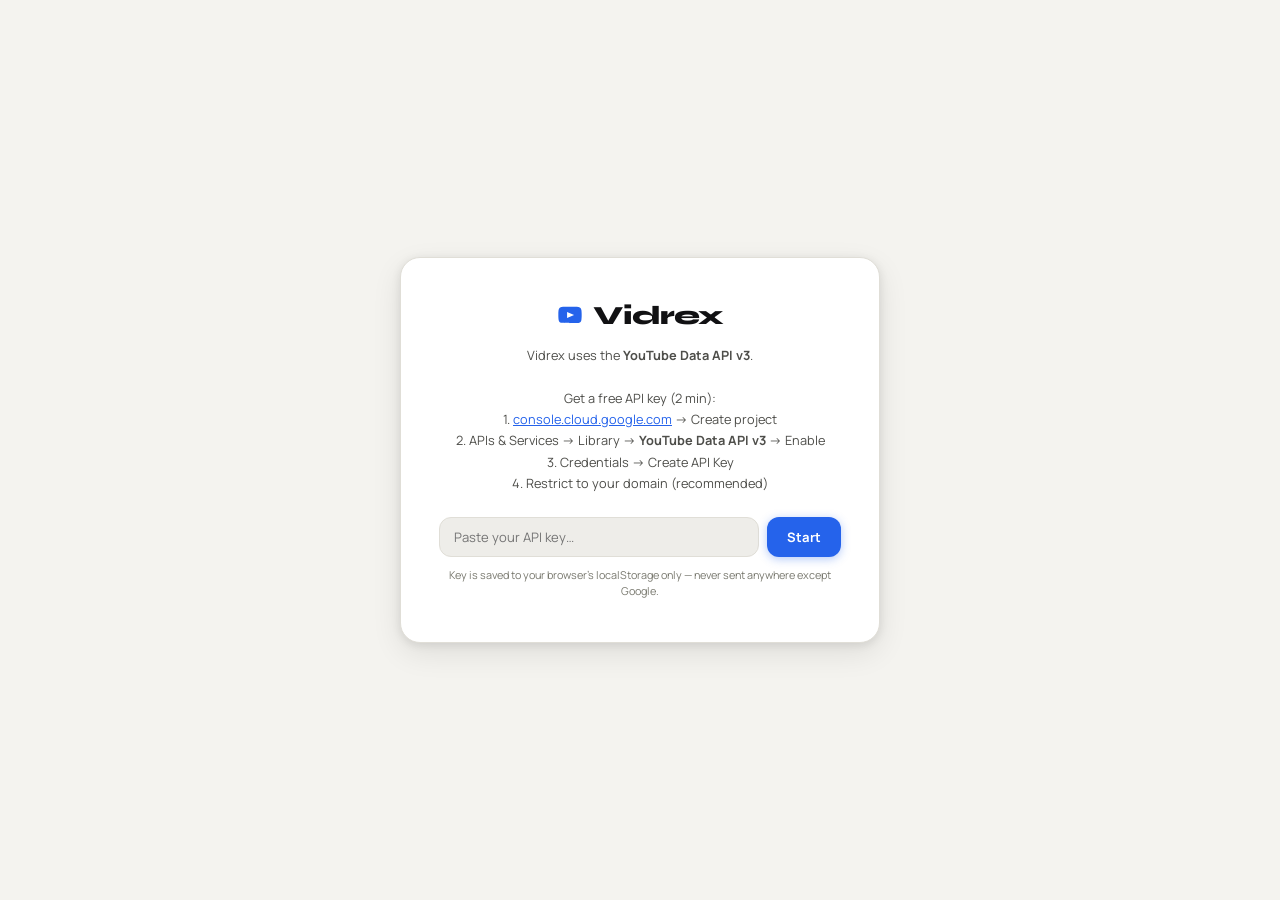
==== commit ad9e2f3f: "Update index.html" ====
--- a/index.html
+++ b/index.html
@@ -1,64 +1,4993 @@
 <!DOCTYPE html>
-<html lang="en">
+<html lang="en" data-theme="light">
 <head>
-    <meta charset="UTF-8">
-    <meta name="viewport" content="width=device-width, initial-scale=1.0">
-    <title>YouTube Video Discovery</title>
-    <script src="https://apis.google.com/js/api.js"></script>
+<meta charset="UTF-8">
+<meta name="viewport" content="width=device-width, initial-scale=1.0">
+<title>Vidrex</title>
+<link rel="preconnect" href="https://fonts.googleapis.com">
+<link rel="preconnect" href="https://fonts.gstatic.com" crossorigin>
+<link href="https://fonts.googleapis.com/css2?family=Syne:wght@600;700;800&family=Manrope:wght@300;400;500;600;700&family=JetBrains+Mono:wght@400;500&display=swap" rel="stylesheet">
+<style>
+:root{
+  --bg:#f4f3ef;
+  --bg2:#ffffff;
+  --bg3:#eeede9;
+  --border:#e0ded7;
+  --text:#111113;
+  --text2:#4e4e4a;
+  --text3:#78786e;
+  --accent:#2563eb;
+  --accent2:#1d4ed8;
+  --accent-glow:rgba(37,99,235,.12);
+  --thumb:#dddcd6;
+  --sw:252px;
+  --r:8px;
+  --r2:12px;
+  --nh:60px;
+  --font:'Manrope',sans-serif;
+  --display:'Syne',sans-serif;
+  --mono:'JetBrains Mono',monospace;
+  --shadow:0 1px 2px rgba(0,0,0,.06),0 4px 14px rgba(0,0,0,.06);
+  --shadow2:0 2px 10px rgba(0,0,0,.09),0 10px 30px rgba(0,0,0,.09);
+  --transition:background .2s,color .2s,border-color .2s;
+}
+[data-theme=dark]{
+  --bg:#0c0d10;
+  --bg2:#14161a;
+  --bg3:#1c1f24;
+  --border:#242830;
+  --text:#eaebed;
+  --text2:#979ca8;
+  --text3:#636878;
+  --accent:#3b82f6;
+  --accent2:#60a5fa;
+  --accent-glow:rgba(59,130,246,.16);
+  --thumb:#1c1f24;
+  --shadow:0 1px 3px rgba(0,0,0,.35),0 4px 14px rgba(0,0,0,.25);
+  --shadow2:0 2px 10px rgba(0,0,0,.5),0 10px 30px rgba(0,0,0,.4);
+}
+*,*::before,*::after{
+  box-sizing:border-box;
+  margin:0;
+  padding:0;
+}
+html{font-size:15px;scroll-behavior:smooth}
+body{
+  font-family:var(--font);
+  background:var(--bg);
+  color:var(--text);
+  min-height:100vh;
+  transition:background .2s,color .2s;
+  overflow-x:hidden;
+}
+a{color:inherit;text-decoration:none}
+button{
+  font-family:var(--font);
+  cursor:pointer;
+  border:none;
+  background:none;
+}
+input,select{font-family:var(--font)}
+img{display:block;max-width:100%}
+::-webkit-scrollbar{width:5px;height:5px}
+::-webkit-scrollbar-thumb{background:var(--border);border-radius:99px}
+::-webkit-scrollbar-track{background:transparent}
+#api-banner{
+  position:fixed;
+  inset:0;
+  z-index:9999;
+  background:var(--bg);
+  display:flex;
+  align-items:center;
+  justify-content:center;
+  padding:20px;
+}
+.api-box{
+  background:var(--bg2);
+  border:1.5px solid var(--border);
+  border-radius:20px;
+  padding:42px 38px;
+  max-width:480px;
+  width:100%;
+  text-align:center;
+  box-shadow:var(--shadow2);
+}
+.api-logo{
+  font-family:var(--display);
+  font-size:1.75rem;
+  font-weight:800;
+  color:var(--accent);
+  margin-bottom:14px;
+  display:flex;
+  align-items:center;
+  justify-content:center;
+  gap:9px;
+  letter-spacing:-.03em;
+}
+.api-logo svg{
+  width:28px;
+  height:28px;
+  fill:var(--accent);
+}
+.api-logo span{color:var(--text)}
+.api-box p{
+  font-size:.85rem;
+  color:var(--text2);
+  line-height:1.68;
+  margin-bottom:22px;
+}
+.api-box p a{color:var(--accent);text-decoration:underline}
+.api-row{
+  display:flex;
+  gap:8px;
+  margin-bottom:10px;
+}
+.api-row input{
+  flex:1;
+  padding:10px 14px;
+  border:1.5px solid var(--border);
+  border-radius:var(--r2);
+  background:var(--bg3);
+  color:var(--text);
+  font-size:.87rem;
+  outline:none;
+  transition:border-color .15s,box-shadow .15s;
+}
+.api-row input:focus{border-color:var(--accent);box-shadow:0 0 0 3px var(--accent-glow)}
+.api-go{
+  padding:10px 20px;
+  background:var(--accent);
+  color:#fff;
+  border-radius:var(--r2);
+  font-size:.87rem;
+  font-weight:700;
+  transition:opacity .15s,transform .1s;
+  white-space:nowrap;
+  box-shadow:0 2px 10px rgba(37,99,235,.35);
+}
+.api-go:hover{opacity:.88;transform:translateY(-1px)}
+.api-err{
+  font-size:.77rem;
+  color:#ef4444;
+  margin-top:7px;
+  display:none;
+}
+.api-note{
+  font-size:.72rem;
+  color:var(--text3);
+  line-height:1.55;
+  margin-top:9px;
+}
+#quota-box.warn{border-color:#f59e0b;color:#92400e}
+[data-theme=dark] #quota-box.warn{color:#fbbf24}
+.quota-bar-wrap{
+  width:80px;
+  height:5px;
+  background:var(--bg3);
+  border-radius:3px;
+  overflow:hidden;
+}
+.quota-bar{
+  height:100%;
+  border-radius:3px;
+  transition:width .3s;
+  background:#22c55e;
+}
+.quota-bar.med{background:#f59e0b}
+.quota-bar.hi{background:#ef4444}
+#nav{
+  position:fixed;
+  top:0;
+  left:0;
+  right:0;
+  z-index:100;
+  height:var(--nh);
+  background:var(--bg2);
+  border-bottom:1px solid var(--border);
+  display:flex;
+  align-items:center;
+  padding:0 20px;
+  gap:14px;
+  backdrop-filter:blur(16px);
+  -webkit-backdrop-filter:blur(16px);
+}
+[data-theme=light] #nav{background:rgba(255,255,255,.92);}
+[data-theme=dark]  #nav{background:rgba(22,24,28,.92);}
+.logo{
+  font-family:var(--display);
+  font-size:1.2rem;
+  font-weight:800;
+  letter-spacing:-.03em;
+  color:var(--accent);
+  flex-shrink:0;
+  display:flex;
+  align-items:center;
+  gap:6px;
+  cursor:pointer;
+  user-select:none;
+  transition:opacity .15s;
+}
+.logo:hover{opacity:.8}
+.logo svg{
+  width:22px;
+  height:22px;
+  fill:var(--accent);
+  flex-shrink:0;
+}
+.logo .lt{color:var(--text)}
+/* single search bar with history dropdown */
+.nsw{
+  flex:1;
+  max-width:580px;
+  margin:0 auto;
+  display:flex;
+  align-items:center;
+  background:var(--bg3);
+  border:1.5px solid var(--border);
+  border-radius:999px;
+  overflow:visible;
+  transition:border-color .2s,box-shadow .2s,background .2s;
+  position:relative;
+}
+.nsw:focus-within{
+  border-color:var(--accent);
+  box-shadow:0 0 0 3.5px var(--accent-glow);
+  background:var(--bg2);
+}
+.nsw input{
+  flex:1;
+  padding:9px 16px;
+  background:none;
+  border:none;
+  outline:none;
+  font-size:.875rem;
+  font-weight:500;
+  color:var(--text);
+  border-radius:999px 0 0 999px;
+  font-family:var(--font);
+}
+.nsw input::placeholder{color:var(--text3)}
+.sb2{
+  padding:0 16px;
+  height:38px;
+  color:var(--text3);
+  display:flex;
+  align-items:center;
+  border-left:1.5px solid var(--border);
+  transition:color .15s,background .15s;
+  flex-shrink:0;
+  border-radius:0 999px 999px 0;
+  gap:5px;
+}
+.sb2:hover{color:var(--accent);background:var(--accent-glow)}
+.sb2 svg{width:15px;height:15px}
+/* ── YouTube-style search dropdown ─────────────────────────── */
+.sh-drop{
+  position:absolute;
+  top:calc(100% + 6px);
+  left:-2px;
+  right:-2px;
+  background:var(--bg2);
+  border:1.5px solid var(--border);
+  border-radius:14px;
+  box-shadow:0 8px 32px rgba(0,0,0,.14),0 2px 8px rgba(0,0,0,.08);
+  z-index:9000;
+  display:none;
+  overflow:hidden;
+  padding:6px 0;
+}
+[data-theme=dark] .sh-drop{box-shadow:0 8px 32px rgba(0,0,0,.5),0 2px 8px rgba(0,0,0,.3);}
+.sh-drop.open{display:block;animation:dropIn .15s cubic-bezier(.4,0,.2,1)}
+@keyframes dropIn{from{opacity:0;transform:translateY(-6px) scale(.98)}to{opacity:1;transform:none}}
+/* Section label inside dropdown */
+.sh-section-label{
+  display:flex;
+  align-items:center;
+  justify-content:space-between;
+  padding:6px 14px 3px;
+  font-size:.68rem;
+  font-weight:700;
+  letter-spacing:.06em;
+  text-transform:uppercase;
+  color:var(--text3);
+  user-select:none;
+}
+.sh-clear-all{
+  font-size:.71rem;
+  font-weight:600;
+  letter-spacing:0;
+  text-transform:none;
+  color:var(--accent);
+  opacity:.8;
+  transition:opacity .12s;
+  cursor:pointer;
+  padding:1px 4px;
+  border-radius:4px;
+}
+.sh-clear-all:hover{opacity:1;background:var(--accent-glow)}
+.sh-divider{
+  height:1px;
+  background:var(--border);
+  margin:4px 0;
+  opacity:.6;
+}
+.sh-item{
+  display:flex;
+  align-items:center;
+  gap:10px;
+  padding:8px 14px;
+  font-size:.85rem;
+  color:var(--text);
+  cursor:pointer;
+  transition:background .1s;
+  border-radius:0;
+}
+.sh-item:hover,.sh-item.focused{background:var(--bg3)}
+.sh-item.focused{outline:none}
+.sh-item .sh-icon{
+  width:30px;
+  height:30px;
+  border-radius:50%;
+  background:var(--bg3);
+  display:flex;
+  align-items:center;
+  justify-content:center;
+  flex-shrink:0;
+  transition:background .1s;
+}
+.sh-item:hover .sh-icon,.sh-item.focused .sh-icon{background:var(--border)}
+.sh-item .sh-icon svg{
+  width:13px;
+  height:13px;
+  flex-shrink:0;
+  color:var(--text3);
+}
+/* Suggestion items (autocomplete) get a slightly different icon color */
+.sh-item.sh-suggest .sh-icon{background:var(--accent-glow)}
+.sh-item.sh-suggest .sh-icon svg{color:var(--accent)}
+.sh-item .sh-txt{
+  flex:1;
+  overflow:hidden;
+  text-overflow:ellipsis;
+  white-space:nowrap;
+  font-weight:500;
+}
+/* Bold the matching part of the suggestion */
+.sh-item .sh-txt b{font-weight:700;color:var(--text)}
+.sh-item.sh-suggest .sh-txt{color:var(--text2)}
+.sh-del{
+  width:26px;
+  height:26px;
+  display:flex;
+  align-items:center;
+  justify-content:center;
+  color:var(--text3);
+  transition:color .1s,background .1s;
+  border-radius:50%;
+  flex-shrink:0;
+  font-size:.82rem;
+}
+.sh-del:hover{color:var(--text);background:var(--border)}
+/* Autocomplete loading spinner */
+.sh-spinner{
+  display:flex;
+  align-items:center;
+  justify-content:center;
+  padding:10px;
+  gap:5px;
+}
+.sh-spinner span{
+  width:5px;height:5px;
+  border-radius:50%;
+  background:var(--accent);
+  animation:bounce .8s ease infinite both;
+  opacity:.4;
+}
+.sh-spinner span:nth-child(2){animation-delay:.12s}
+.sh-spinner span:nth-child(3){animation-delay:.24s}
+.nr{
+  display:flex;
+  align-items:center;
+  gap:4px;
+  flex-shrink:0;
+}
+.tz{
+  font-size:.68rem;
+  font-weight:500;
+  color:var(--text2);
+  background:var(--bg3);
+  border:1.5px solid var(--border);
+  border-radius:var(--r);
+  padding:4px 6px;
+  cursor:pointer;
+  outline:none;
+  max-width:170px;
+  font-family:var(--font);
+}
+.nb{
+  width:34px;
+  height:34px;
+  border-radius:50%;
+  display:flex;
+  align-items:center;
+  justify-content:center;
+  color:var(--text3);
+  transition:background .15s,color .15s;
+}
+.nb:hover{background:var(--bg3);color:var(--text)}
+.nb svg{width:16px;height:16px}
+#app{padding-top:var(--nh);display:flex}
+#sidebar{
+  width:var(--sw);
+  flex-shrink:0;
+  position:fixed;
+  top:var(--nh);
+  bottom:0;
+  left:0;
+  background:var(--bg2);
+  border-right:1px solid var(--border);
+  overflow-y:auto;
+  padding:10px 0 8px;
+  z-index:50;
+  transition:transform .22s cubic-bezier(.4,0,.2,1);
+}
+#sidebar.collapsed{transform:translateX(-100%)}
+#main{transition:margin-left .22s cubic-bezier(.4,0,.2,1)}
+body.sidebar-collapsed #main{margin-left:0}
+/* hamburger button */
+.hbg{
+  width:34px;
+  height:34px;
+  border-radius:50%;
+  display:flex;
+  flex-direction:column;
+  align-items:center;
+  justify-content:center;
+  gap:4px;
+  color:var(--text3);
+  transition:background .15s,color .15s;
+  flex-shrink:0;
+}
+.hbg:hover{background:var(--bg3);color:var(--text)}
+.hbg span{
+  display:block;
+  width:15px;
+  height:1.5px;
+  background:currentColor;
+  border-radius:2px;
+  transition:transform .22s,opacity .22s,width .22s;
+}
+.si{
+  display:flex;
+  align-items:center;
+  gap:10px;
+  padding:8.5px 18px;
+  font-size:.84rem;
+  font-weight:500;
+  color:var(--text3);
+  cursor:pointer;
+  width:100%;
+  text-align:left;
+  transition:background .12s,color .12s;
+  border-radius:0;
+  position:relative;
+}
+.si:hover{background:var(--bg3);color:var(--text)}
+.si.active{
+  color:var(--accent);
+  background:var(--accent-glow);
+  font-weight:600;
+}
+.si.active::before{
+  content:'';
+  position:absolute;
+  left:0;top:4px;bottom:4px;
+  width:3px;
+  background:var(--accent);
+  border-radius:0 3px 3px 0;
+}
+.si svg{
+  width:15px;
+  height:15px;
+  flex-shrink:0;
+}
+.sd{
+  border:none;
+  border-top:1px solid var(--border);
+  margin:6px 14px;
+}
+#main{
+  margin-left:var(--sw);
+  flex:1;
+  padding:28px 28px 40px;
+  min-height:calc(100vh - var(--nh));
+  transition:margin-left .22s cubic-bezier(.4,0,.2,1);
+}
+.cats{
+  display:flex;
+  gap:7px;
+  flex-wrap:wrap;
+  margin-bottom:22px;
+  position:sticky;
+  top:var(--nh);
+  z-index:30;
+  background:var(--bg);
+  padding:10px 0 2px;
+  margin-top:-10px;
+}
+.cat{
+  padding:5px 15px;
+  border-radius:999px;
+  font-size:.76rem;
+  font-weight:600;
+  background:var(--bg2);
+  color:var(--text3);
+  border:1.5px solid var(--border);
+  cursor:pointer;
+  transition:all .15s;
+  letter-spacing:.01em;
+  white-space:nowrap;
+}
+.cat:hover{border-color:var(--accent);color:var(--accent);background:var(--accent-glow)}
+.cat.active{
+  background:var(--accent);
+  color:#fff;
+  border-color:var(--accent);
+  box-shadow:0 2px 10px rgba(37,99,235,.28);
+}
+.vgrid{
+  display:grid;
+  grid-template-columns:repeat(auto-fill,minmax(272px,1fr));
+  gap:22px 16px;
+}
+.vc{
+  cursor:pointer;
+  border-radius:var(--r2);
+  transition:transform .2s cubic-bezier(.4,0,.2,1),box-shadow .2s;
+}
+.vc:hover{transform:translateY(-4px);box-shadow:var(--shadow2)}
+.vc:hover .tov{opacity:1}
+.tw{
+  position:relative;
+  aspect-ratio:16/9;
+  background:var(--thumb);
+  border-radius:var(--r2);
+  overflow:hidden;
+  margin-bottom:10px;
+}
+.tw img{
+  width:100%;
+  height:100%;
+  object-fit:cover;
+  display:block;
+  transition:transform .35s cubic-bezier(.4,0,.2,1);
+}
+.vc:hover .tw img{transform:scale(1.05)}
+.tph{
+  width:100%;
+  height:100%;
+  display:flex;
+  align-items:center;
+  justify-content:center;
+  font-size:2.2rem;
+  color:var(--text3);
+}
+.tov{
+  position:absolute;
+  inset:0;
+  background:linear-gradient(to top,rgba(0,0,0,.5) 0%,rgba(0,0,0,.1) 100%);
+  display:flex;
+  align-items:center;
+  justify-content:center;
+  opacity:0;
+  transition:opacity .2s;
+}
+.tov-p{
+  width:50px;
+  height:50px;
+  background:rgba(255,255,255,.96);
+  border-radius:50%;
+  display:flex;
+  align-items:center;
+  justify-content:center;
+  color:var(--accent);
+  box-shadow:0 4px 20px rgba(0,0,0,.3);
+  transition:transform .18s cubic-bezier(.4,0,.2,1);
+}
+.vc:hover .tov-p{transform:scale(1.1)}
+.tov-p svg{
+  width:18px;
+  height:18px;
+  margin-left:3px;
+}
+.td{
+  position:absolute;
+  bottom:6px;
+  right:6px;
+  background:rgba(0,0,0,.88);
+  color:#fff;
+  font-size:.63rem;
+  font-family:var(--mono);
+  padding:2px 6px;
+  border-radius:4px;
+  letter-spacing:.03em;
+  font-weight:500;
+}
+.vt{
+  font-size:.875rem;
+  font-weight:600;
+  line-height:1.38;
+  color:var(--text);
+  margin-bottom:5px;
+  display:-webkit-box;
+  -webkit-line-clamp:2;
+  -webkit-box-orient:vertical;
+  overflow:hidden;
+}
+.vch{
+  font-size:.75rem;
+  font-weight:600;
+  color:var(--text3);
+  margin-bottom:2px;
+}
+.vs{font-size:.72rem;color:var(--text3);font-weight:400}
+.dot{margin:0 4px;opacity:.6}
+/* ── Personalised "For You" label ───────────────────────────── */
+.fy-label{
+  grid-column:1/-1;
+  display:flex;
+  align-items:center;
+  gap:5px;
+  font-size:.7rem;
+  font-weight:700;
+  color:var(--text3);
+  margin-bottom:-4px;
+  letter-spacing:.06em;
+  text-transform:uppercase;
+}
+.fy-label svg{width:11px;height:11px;flex-shrink:0;color:var(--accent);opacity:.7}
+/* ── Sub-section divider labels ─────────────────────────────── */
+.feed-sect{
+  grid-column:1/-1;
+  display:flex;
+  align-items:center;
+  gap:8px;
+  font-size:.72rem;
+  font-weight:600;
+  color:var(--text3);
+  text-transform:uppercase;
+  letter-spacing:.05em;
+  margin:6px 0 -4px;
+}
+.feed-sect::after{content:'';flex:1;height:1px;background:var(--border)}
+.loader{
+  display:flex;
+  justify-content:center;
+  padding:28px;
+  gap:6px;
+}
+.loader span{
+  width:6px;
+  height:6px;
+  border-radius:50%;
+  background:var(--accent);
+  animation:bounce .9s infinite both;
+  opacity:.5;
+}
+.loader span:nth-child(2){animation-delay:.15s}
+.loader span:nth-child(3){animation-delay:.3s}
+@keyframes bounce{0%,80%,100%{transform:scale(.6);opacity:.3}40%{transform:scale(1);opacity:1}}
+#watch-page,#channel-page,#search-page{display:none}
+#watch-page.on,#channel-page.on,#search-page.on{display:block}
+#home-page.off{display:none}
+.wtop{
+  display:flex;
+  align-items:center;
+  gap:10px;
+  margin-bottom:18px;
+  flex-wrap:wrap;
+}
+.bb{
+  display:flex;
+  align-items:center;
+  gap:5px;
+  font-size:.81rem;
+  font-weight:600;
+  color:var(--text3);
+  padding:6px 12px 6px 9px;
+  border-radius:999px;
+  background:var(--bg2);
+  border:1.5px solid var(--border);
+  transition:all .15s;
+  flex-shrink:0;
+}
+.bb:hover{color:var(--text);border-color:var(--text3)}
+.bb svg{width:13px;height:13px}
+.wl{
+  display:grid;
+  grid-template-columns:1fr 334px;
+  gap:28px;
+  align-items:start;
+}
+.pw{
+  position:relative;
+  width:100%;
+  aspect-ratio:16/9;
+  background:#000;
+  border-radius:var(--r2);
+  overflow:hidden;
+  margin-bottom:15px;
+  box-shadow:var(--shadow2);
+}
+.wti{
+  font-family:var(--display);
+  font-size:1.15rem;
+  font-weight:700;
+  line-height:1.3;
+  letter-spacing:-.018em;
+  margin-bottom:11px;
+}
+.wmr{
+  display:flex;
+  align-items:center;
+  justify-content:space-between;
+  flex-wrap:wrap;
+  gap:7px;
+  margin-bottom:13px;
+  padding-bottom:13px;
+  border-bottom:1px solid var(--border);
+}
+.wst{
+  font-size:.78rem;
+  color:var(--text3);
+  display:flex;
+  gap:14px;
+  flex-wrap:wrap;
+}
+.wa{
+  display:flex;
+  gap:6px;
+  flex-wrap:wrap;
+}
+.ab{
+  display:flex;
+  align-items:center;
+  gap:5px;
+  padding:6px 14px;
+  border-radius:999px;
+  border:1.5px solid var(--border);
+  background:var(--bg2);
+  font-size:.77rem;
+  color:var(--text2);
+  font-weight:600;
+  transition:all .15s;
+}
+.ab:hover:not(:disabled){border-color:var(--accent);color:var(--accent);background:var(--accent-glow);transform:translateY(-1px)}
+.ab.on{color:var(--accent);border-color:var(--accent);background:var(--accent-glow)}
+.ab:disabled{opacity:.4;cursor:not-allowed}
+.ab svg{width:13px;height:13px}
+.ab .cnt{
+  font-size:.72rem;
+  opacity:.75;
+  margin-left:1px;
+}
+.cr{
+  display:flex;
+  align-items:center;
+  gap:12px;
+  padding:13px 0;
+  border-bottom:1px solid var(--border);
+  margin-bottom:15px;
+  cursor:pointer;
+  transition:opacity .15s;
+}
+.cr:hover{opacity:.82}
+.cr:hover .chn{color:var(--accent)}
+.cav{
+  width:40px;
+  height:40px;
+  border-radius:50%;
+  background:var(--thumb);
+  flex-shrink:0;
+  display:flex;
+  align-items:center;
+  justify-content:center;
+  font-weight:700;
+  font-size:.88rem;
+  color:var(--text2);
+  overflow:hidden;
+  border:2px solid var(--border);
+}
+.cav img{
+  width:100%;
+  height:100%;
+  object-fit:cover;
+}
+.chn{
+  font-size:.88rem;
+  font-weight:700;
+  margin-bottom:1px;
+  transition:color .15s;
+}
+.chs{font-size:.73rem;color:var(--text3)}
+.subb{
+  padding:6px 16px;
+  border-radius:999px;
+  background:var(--accent);
+  color:#fff;
+  font-size:.79rem;
+  font-weight:700;
+  transition:opacity .12s,transform .1s;
+  flex-shrink:0;
+  box-shadow:0 2px 8px rgba(37,99,235,.3);
+}
+.subb:hover{opacity:.88;transform:translateY(-1px)}
+.subb.sd{
+  background:var(--bg3);
+  color:var(--text2);
+  border:1.5px solid var(--border);
+  box-shadow:none;
+}
+.db{
+  background:var(--bg3);
+  border-radius:var(--r2);
+  padding:14px 16px;
+  font-size:.82rem;
+  line-height:1.7;
+  color:var(--text2);
+  border:1px solid var(--border);
+  transition:background .15s;
+}
+.db:hover{background:var(--bg2)}
+.di{white-space:pre-wrap}
+.di.cl{
+  display:-webkit-box;
+  -webkit-line-clamp:3;
+  -webkit-box-orient:vertical;
+  overflow:hidden;
+  white-space:normal;
+}
+.di a{
+  color:var(--accent);
+  text-decoration:underline;
+  text-underline-offset:2px;
+}
+.dtog{
+  margin-top:8px;
+  font-size:.76rem;
+  font-weight:700;
+  color:var(--text);
+  cursor:pointer;
+  display:inline-block;
+}
+.dtog:hover{color:var(--accent)}
+.upt{
+  font-size:.82rem;
+  font-weight:700;
+  letter-spacing:.01em;
+  margin-bottom:13px;
+  padding-bottom:11px;
+  border-bottom:1px solid var(--border);
+  color:var(--text);
+}
+.ul{
+  display:flex;
+  flex-direction:column;
+  gap:6px;
+}
+.unc{
+  display:flex;
+  gap:10px;
+  cursor:pointer;
+  padding:6px;
+  border-radius:var(--r);
+  transition:background .15s;
+}
+.unc:hover{background:var(--bg3)}
+.uth{
+  width:120px;
+  flex-shrink:0;
+  aspect-ratio:16/9;
+  background:var(--thumb);
+  border-radius:6px;
+  overflow:hidden;
+  position:relative;
+}
+.uth img{
+  width:100%;
+  height:100%;
+  object-fit:cover;
+  transition:transform .25s;
+}
+.unc:hover .uth img{transform:scale(1.04)}
+.utph{
+  width:100%;
+  height:100%;
+  display:flex;
+  align-items:center;
+  justify-content:center;
+  font-size:1.1rem;
+  color:var(--text3);
+}
+.utd{
+  position:absolute;
+  bottom:3px;
+  right:3px;
+  background:rgba(0,0,0,.82);
+  color:#fff;
+  font-size:.59rem;
+  font-family:var(--mono);
+  padding:1px 5px;
+  border-radius:3px;
+}
+.uni{flex:1;min-width:0}
+.unt{
+  font-size:.79rem;
+  font-weight:600;
+  line-height:1.32;
+  display:-webkit-box;
+  -webkit-line-clamp:2;
+  -webkit-box-orient:vertical;
+  overflow:hidden;
+  color:var(--text);
+  margin-bottom:3px;
+}
+.unc2{font-size:.7rem;color:var(--text3)}
+.chh{
+  background:var(--bg2);
+  border:1.5px solid var(--border);
+  border-radius:var(--r2);
+  padding:26px 22px;
+  margin-bottom:22px;
+  display:flex;
+  align-items:center;
+  gap:20px;
+  flex-wrap:wrap;
+  box-shadow:var(--shadow);
+}
+.chha{
+  width:72px;
+  height:72px;
+  border-radius:50%;
+  background:var(--thumb);
+  flex-shrink:0;
+  display:flex;
+  align-items:center;
+  justify-content:center;
+  font-size:1.8rem;
+  font-weight:700;
+  color:var(--text2);
+  overflow:hidden;
+  border:2px solid var(--border);
+}
+.chha img{
+  width:100%;
+  height:100%;
+  object-fit:cover;
+}
+.chhn{
+  font-family:var(--display);
+  font-size:1.32rem;
+  font-weight:700;
+  margin-bottom:3px;
+  letter-spacing:-.02em;
+}
+.chhs{font-size:.79rem;color:var(--text3);font-weight:500}
+.chhd{
+  font-size:.79rem;
+  color:var(--text2);
+  margin-top:6px;
+  line-height:1.55;
+  max-width:600px;
+}
+.sr{
+  display:flex;
+  flex-direction:column;
+  gap:2px;
+}
+/* channel card in search results */
+.sch{
+  display:flex;
+  align-items:center;
+  gap:16px;
+  padding:12px 14px;
+  border-radius:var(--r2);
+  cursor:pointer;
+  transition:background .12s;
+  background:var(--bg2);
+  border:1.5px solid var(--border);
+  margin-bottom:4px;
+  box-shadow:var(--shadow);
+}
+.sch:hover{background:var(--bg3);border-color:var(--accent);}
+.sch-av{
+  width:60px;
+  height:60px;
+  border-radius:50%;
+  background:var(--thumb);
+  flex-shrink:0;
+  display:flex;
+  align-items:center;
+  justify-content:center;
+  font-size:1.5rem;
+  font-weight:700;
+  color:var(--text2);
+  overflow:hidden;
+  border:2.5px solid var(--border);
+}
+.sch-av img{
+  width:100%;
+  height:100%;
+  object-fit:cover;
+}
+.sch-name{
+  font-size:.96rem;
+  font-weight:700;
+  margin-bottom:3px;
+  letter-spacing:-.01em;
+}
+.sch-meta{font-size:.76rem;color:var(--text3);font-weight:500}
+.sc{
+  display:flex;
+  gap:12px;
+  cursor:pointer;
+  padding:9px 10px;
+  border-radius:var(--r2);
+  transition:background .15s;
+  content-visibility:auto;
+  contain-intrinsic-size:0 90px;
+}
+.sc:hover{background:var(--bg3)}
+.sc-ch{cursor:pointer;transition:color .12s;font-weight:600}
+.sc-ch:hover{
+  color:var(--accent);
+  text-decoration:underline;
+  text-underline-offset:2px;
+}
+.sth{
+  width:180px;
+  flex-shrink:0;
+  aspect-ratio:16/9;
+  background:var(--thumb);
+  border-radius:var(--r);
+  overflow:hidden;
+  position:relative;
+}
+.sth img{
+  width:100%;
+  height:100%;
+  object-fit:cover;
+  transition:transform .25s;
+}
+.sc:hover .sth img{transform:scale(1.04)}
+.sthp{
+  width:100%;
+  height:100%;
+  display:flex;
+  align-items:center;
+  justify-content:center;
+  font-size:1.8rem;
+  color:var(--text3);
+}
+.sdu{
+  position:absolute;
+  bottom:4px;
+  right:4px;
+  background:rgba(0,0,0,.82);
+  color:#fff;
+  font-size:.64rem;
+  font-family:var(--mono);
+  padding:2px 5px;
+  border-radius:3px;
+  letter-spacing:.02em;
+}
+.sif{flex:1;min-width:0;padding-top:1px}
+.sti{
+  font-size:.93rem;
+  font-weight:600;
+  margin-bottom:4px;
+  line-height:1.36;
+  display:-webkit-box;
+  -webkit-line-clamp:2;
+  -webkit-box-orient:vertical;
+  overflow:hidden;
+  color:var(--text);
+}
+.sme{
+  font-size:.75rem;
+  color:var(--text3);
+  margin-bottom:5px;
+  display:flex;
+  align-items:center;
+  gap:5px;
+  flex-wrap:wrap;
+}
+.sde{
+  font-size:.77rem;
+  color:var(--text2);
+  line-height:1.48;
+  display:-webkit-box;
+  -webkit-line-clamp:2;
+  -webkit-box-orient:vertical;
+  overflow:hidden;
+}
+#toast{
+  position:fixed;
+  bottom:28px;
+  left:50%;
+  transform:translateX(-50%) translateY(20px);
+  background:var(--text);
+  color:var(--bg);
+  padding:9px 22px;
+  border-radius:999px;
+  font-size:.81rem;
+  font-weight:600;
+  opacity:0;
+  transition:all .22s cubic-bezier(.4,0,.2,1);
+  z-index:998;
+  pointer-events:none;
+  white-space:nowrap;
+  box-shadow:0 4px 20px rgba(0,0,0,.2);
+  letter-spacing:.01em;
+}
+#toast.show{opacity:1;transform:translateX(-50%) translateY(0)}
+.empty{
+  text-align:center;
+  padding:60px 20px;
+  color:var(--text3);
+}
+.empty svg{
+  width:42px;
+  height:42px;
+  margin:0 auto 16px;
+  opacity:.35;
+}
+.empty h3{
+  font-size:.94rem;
+  font-weight:700;
+  color:var(--text2);
+  margin-bottom:6px;
+  letter-spacing:-.01em;
+}
+.empty p{font-size:.8rem;line-height:1.55;max-width:260px;margin:0 auto}
+#sub-section{display:flex;flex-direction:column}
+.sub-si{
+  display:flex;
+  align-items:center;
+  gap:8px;
+  padding:7px 18px;
+  font-size:.83rem;
+  font-weight:500;
+  color:var(--text3);
+  cursor:pointer;
+  width:100%;
+  text-align:left;
+  transition:background .12s,color .12s;
+  border:none;
+  background:none;
+  font-family:var(--font);
+}
+.sub-si:hover{background:var(--bg3);color:var(--text)}
+.sub-av{
+  width:22px;
+  height:22px;
+  border-radius:50%;
+  background:var(--thumb);
+  flex-shrink:0;
+  display:flex;
+  align-items:center;
+  justify-content:center;
+  font-size:.6rem;
+  font-weight:700;
+  color:var(--text2);
+  overflow:hidden;
+}
+.sub-av img{
+  width:100%;
+  height:100%;
+  object-fit:cover;
+}
+.sub-name{
+  overflow:hidden;
+  text-overflow:ellipsis;
+  white-space:nowrap;
+}
+#sub-empty{
+  font-size:.73rem;
+  color:var(--text3);
+  padding:5px 18px 8px;
+  font-style:italic;
+}
+.ban-wrap{padding:4px 0 6px}
+.ban-label{
+  font-size:.66rem;
+  font-weight:700;
+  letter-spacing:.08em;
+  text-transform:uppercase;
+  color:var(--text3);
+  padding:6px 18px 5px;
+  display:block;
+}
+.ban-row{
+  display:flex;
+  gap:5px;
+  padding:0 10px 5px;
+}
+.ban-row input{
+  flex:1;
+  padding:5px 10px;
+  border:1.5px solid var(--border);
+  border-radius:var(--r);
+  background:var(--bg3);
+  color:var(--text);
+  font-size:.77rem;
+  outline:none;
+  min-width:0;
+  transition:border-color .15s;
+}
+.ban-row input:focus{border-color:var(--accent)}
+.ban-add{
+  padding:5px 10px;
+  background:var(--accent);
+  color:#fff;
+  border-radius:var(--r);
+  font-size:.75rem;
+  font-weight:700;
+  white-space:nowrap;
+  flex-shrink:0;
+}
+#ban-list{
+  padding:0 10px 2px;
+  display:flex;
+  flex-direction:column;
+  gap:3px;
+}
+.ban-empty{
+  font-size:.73rem;
+  color:var(--text3);
+  padding:1px 8px 3px;
+  font-style:italic;
+}
+.ban-tag{
+  display:flex;
+  align-items:center;
+  justify-content:space-between;
+  background:var(--bg3);
+  border:1.5px solid var(--border);
+  border-radius:var(--r);
+  padding:3px 8px;
+  font-size:.75rem;
+  color:var(--text2);
+  gap:6px;
+}
+.ban-tag span{
+  overflow:hidden;
+  text-overflow:ellipsis;
+  white-space:nowrap;
+}
+.ban-tag button{
+  color:var(--text3);
+  font-size:1rem;
+  line-height:1;
+  flex-shrink:0;
+  transition:color .12s;
+}
+.ban-tag button:hover{color:var(--accent)}
+@media(max-width:1100px){.wl{grid-template-columns:1fr}#upnp{display:none}}
+@media(max-width:1024px) and (min-width:801px){#main{padding:18px 16px}}
+@media(max-width:800px){:root{--sw:0px}#sidebar{display:none}#main{margin-left:0;padding:14px}.vgrid{grid-template-columns:repeat(auto-fill,minmax(200px,1fr));gap:14px}.ch-sort-row{flex-wrap:wrap}}
+/* Card entry animation */
+@keyframes fadeUp{from{opacity:0;transform:translateY(10px)}to{opacity:1;transform:translateY(0)}}
+.vc{
+  animation:fadeUp .22s ease both;
+  content-visibility:auto;       /* skip paint+layout for off-screen cards */
+  contain-intrinsic-size:0 280px; /* placeholder height so scroll bar stays stable */
+}
+/* Keyboard focus outlines */
+.vc:focus-visible,.ab:focus-visible,.si:focus-visible,.cat:focus-visible,.bb:focus-visible,.subb:focus-visible,.unc:focus-visible,.sub-si:focus-visible,.ch-sb:focus-visible{
+  outline:2px solid var(--accent);
+  outline-offset:2px;
+  border-radius:var(--r);
+}
+/* Skeleton shimmer */
+@keyframes shimmer{0%{background-position:-200% 0}100%{background-position:200% 0}}
+.tph,.utph,.sthp{
+  background:linear-gradient(90deg,var(--thumb) 25%,var(--bg3) 50%,var(--thumb) 75%);
+  background-size:200% 100%;
+  animation:shimmer 1.6s infinite;
+}
+/* Clickable channel name */
+.vch{
+  cursor:pointer;
+  display:inline-block;
+  transition:color .12s;
+}
+.vch:hover{
+  color:var(--accent);
+  text-decoration:underline;
+  text-underline-offset:2px;
+}
+/* Channel toolbar */
+.ch-toolbar{
+  display:flex;
+  align-items:center;
+  justify-content:space-between;
+  flex-wrap:wrap;
+  gap:10px;
+  margin-bottom:14px;
+}
+.sect{
+  font-family:var(--display);
+  font-size:.95rem;
+  font-weight:700;
+  display:flex;
+  align-items:center;
+  gap:8px;
+  margin:0;
+  letter-spacing:-.01em;
+}
+.ch-count{
+  font-size:.74rem;
+  font-weight:500;
+  color:var(--text3);
+}
+.ch-sort-row{
+  display:flex;
+  align-items:center;
+  gap:5px;
+}
+.ch-sort-label{
+  font-size:.75rem;
+  color:var(--text3);
+  margin-right:2px;
+}
+.ch-sb{
+  padding:4px 11px;
+  border-radius:999px;
+  border:1.5px solid var(--border);
+  background:var(--bg2);
+  color:var(--text3);
+  font-size:.74rem;
+  font-weight:600;
+  cursor:pointer;
+  transition:all .15s;
+  white-space:nowrap;
+}
+.ch-sb:hover{border-color:var(--accent);color:var(--accent)}
+.ch-sb.active{
+  background:var(--accent);
+  color:#fff;
+  border-color:var(--accent);
+  box-shadow:0 2px 8px rgba(37,99,235,.25);
+}
+/* Progress bar for bulk channel load */
+.ch-progress{
+  margin-bottom:16px;
+  display:flex;
+  flex-direction:column;
+  gap:6px;
+}
+.ch-prog-track{
+  height:3px;
+  background:var(--bg3);
+  border-radius:2px;
+  overflow:hidden;
+}
+@keyframes progPulse{0%,100%{opacity:1}50%{opacity:.5}}
+.ch-prog-fill{
+  height:100%;
+  background:var(--accent);
+  border-radius:2px;
+  transition:width .3s ease;
+  animation:progPulse 1.6s ease infinite;
+}
+.ch-prog-fill.done{animation:none;opacity:1}
+.ch-prog-text{font-size:.72rem;color:var(--text3)}
+/* Shorts badge on channel video cards */
+.shorts-badge{
+  position:absolute;
+  top:6px;
+  left:6px;
+  background:rgba(239,68,68,.92);
+  color:#fff;
+  font-size:.59rem;
+  font-weight:700;
+  padding:2px 5px;
+  border-radius:4px;
+  letter-spacing:.05em;
+  text-transform:uppercase;
+}
+/* Scroll-to-top button */
+#scroll-top{
+  position:fixed;
+  bottom:60px;
+  right:18px;
+  z-index:199;
+  width:38px;
+  height:38px;
+  border-radius:50%;
+  background:var(--accent);
+  border:none;
+  box-shadow:0 4px 14px rgba(37,99,235,.4);
+  display:none;
+  align-items:center;
+  justify-content:center;
+  color:#fff;
+  transition:all .18s;
+  padding:0;
+}
+#scroll-top:hover{
+  transform:translateY(-2px);
+  box-shadow:0 6px 18px rgba(37,99,235,.5);
+}
+#scroll-top svg{width:15px;height:15px}
+#scroll-top.show{display:flex}
+/* Sidebar finer scrollbar */
+#sidebar::-webkit-scrollbar{width:3px}
+#sidebar::-webkit-scrollbar-thumb{background:var(--border);border-radius:2px}
+/* Quota box hidden at zero */
+#quota-box{
+  position:fixed;
+  bottom:18px;
+  right:18px;
+  z-index:200;
+  background:var(--bg2);
+  border:1.5px solid var(--border);
+  border-radius:var(--r2);
+  padding:9px 14px;
+  font-size:.73rem;
+  color:var(--text2);
+  display:none;
+  align-items:center;
+  gap:8px;
+  box-shadow:var(--shadow);
+}
+
+/* ── Video Float: watch overlay OR PiP — iframe NEVER moves ─── */
+/* In watch mode: position:fixed synced to #player placeholder   */
+/* In pip  mode: position:fixed at draggable corner window       */
+#video-float{
+  position:fixed;
+  z-index:800;
+  display:none;
+  flex-direction:column;
+  background:#000;
+  overflow:hidden;
+  user-select:none;
+  touch-action:none;
+}
+#video-float.pip-mode{
+  border-radius:10px;
+  box-shadow:0 12px 48px rgba(0,0,0,.65),0 2px 8px rgba(0,0,0,.4);
+  min-width:200px;
+  min-height:136px;
+}
+#pip-bar{
+  height:34px;
+  background:rgba(14,14,12,.94);
+  display:none;
+  align-items:center;
+  padding:0 8px 0 11px;
+  gap:6px;
+  flex-shrink:0;
+  border-bottom:1px solid rgba(255,255,255,.07);
+}
+#video-float.pip-mode #pip-bar{display:flex;cursor:move}
+#pip-title{
+  flex:1;
+  font-size:.67rem;
+  color:rgba(255,255,255,.78);
+  overflow:hidden;
+  text-overflow:ellipsis;
+  white-space:nowrap;
+}
+.pip-btn{
+  width:26px;
+  height:26px;
+  border-radius:5px;
+  display:flex;
+  align-items:center;
+  justify-content:center;
+  color:rgba(255,255,255,.55);
+  flex-shrink:0;
+  transition:background .12s,color .12s;
+}
+.pip-btn:hover{background:rgba(255,255,255,.13);color:#fff}
+.pip-btn svg{
+  width:13px;
+  height:13px;
+  stroke:currentColor;
+}
+#vf-body{
+  flex:1;
+  position:relative;
+  overflow:hidden;
+}
+#vf-body iframe{
+  width:100%;
+  height:100%;
+  border:none;
+  display:block;
+}
+/* ── Custom video controls overlay ─────────────────────────── */
+#vc-overlay{
+  position:absolute;
+  inset:0;
+  z-index:2;
+  display:flex;
+  flex-direction:column;
+  justify-content:space-between;
+  opacity:0;
+  transition:opacity .22s;
+  pointer-events:none;
+  background:transparent;
+}
+#vc-overlay.show,
+#vf-body:hover #vc-overlay{
+  opacity:1;
+  pointer-events:all;
+}
+#vc-overlay::before{
+  content:'';
+  position:absolute;
+  top:0;left:0;right:0;height:72px;
+  background:linear-gradient(to bottom,rgba(0,0,0,.55) 0%,transparent 100%);
+  pointer-events:none;
+}
+#vc-overlay::after{
+  content:'';
+  position:absolute;
+  bottom:0;left:0;right:0;height:80px;
+  background:linear-gradient(to top,rgba(0,0,0,.72) 0%,transparent 100%);
+  pointer-events:none;
+}
+#vc-center{
+  flex:1;
+  display:flex;
+  align-items:center;
+  justify-content:center;
+  position:relative;
+  z-index:1;
+  cursor:pointer;
+}
+#vc-big-btn{
+  width:58px;height:58px;
+  border-radius:50%;
+  background:rgba(255,255,255,.15);
+  backdrop-filter:blur(4px);
+  -webkit-backdrop-filter:blur(4px);
+  border:2px solid rgba(255,255,255,.3);
+  display:flex;align-items:center;justify-content:center;
+  color:#fff;
+  transition:background .15s,transform .12s;
+  flex-shrink:0;
+}
+#vc-big-btn:hover{background:rgba(255,255,255,.28);transform:scale(1.08)}
+#vc-big-btn svg{width:24px;height:24px;fill:#fff;flex-shrink:0}
+#vc-big-btn .ic-play{margin-left:3px}
+#vc-bar{
+  position:relative;
+  z-index:1;
+  display:flex;
+  align-items:center;
+  gap:8px;
+  padding:0 12px 10px;
+}
+.vc-btn{
+  width:30px;height:30px;
+  border-radius:6px;
+  display:flex;align-items:center;justify-content:center;
+  color:rgba(255,255,255,.88);
+  flex-shrink:0;
+  transition:color .12s,background .12s;
+}
+.vc-btn:hover{color:#fff;background:rgba(255,255,255,.12)}
+.vc-btn svg{width:16px;height:16px;fill:currentColor;flex-shrink:0}
+#vc-time{
+  font-size:.7rem;
+  font-family:var(--mono);
+  color:rgba(255,255,255,.82);
+  white-space:nowrap;
+  flex-shrink:0;
+  letter-spacing:.02em;
+}
+#vc-seek{
+  flex:1;
+  height:18px;
+  display:flex;
+  align-items:center;
+  cursor:pointer;
+  position:relative;
+}
+#vc-seek-track{
+  width:100%;
+  height:3px;
+  background:rgba(255,255,255,.25);
+  border-radius:3px;
+  position:relative;
+  transition:height .12s;
+  overflow:visible;
+}
+#vc-seek:hover #vc-seek-track{height:5px}
+#vc-seek-fill{
+  position:absolute;
+  left:0;top:0;bottom:0;
+  background:#fff;
+  border-radius:3px;
+  width:0%;
+}
+#vc-seek-dot{
+  position:absolute;
+  top:50%;
+  width:13px;height:13px;
+  background:#fff;
+  border-radius:50%;
+  transform:translate(-50%,-50%) scale(0);
+  transition:transform .12s;
+  left:0%;
+  box-shadow:0 1px 4px rgba(0,0,0,.4);
+}
+#vc-seek:hover #vc-seek-dot{transform:translate(-50%,-50%) scale(1)}
+#vc-vol-inp{
+  -webkit-appearance:none;
+  appearance:none;
+  width:60px;height:3px;
+  background:rgba(255,255,255,.3);
+  border-radius:3px;
+  outline:none;
+  cursor:pointer;
+  flex-shrink:0;
+  accent-color:#fff;
+}
+#vc-vol-inp::-webkit-slider-thumb{
+  -webkit-appearance:none;
+  width:11px;height:11px;
+  border-radius:50%;
+  background:#fff;
+  cursor:pointer;
+  box-shadow:0 1px 3px rgba(0,0,0,.4);
+}
+#vc-vol-inp::-moz-range-thumb{
+  width:11px;height:11px;
+  border-radius:50%;
+  background:#fff;
+  border:none;
+  cursor:pointer;
+}
+/* transparent shield prevents iframe eating mouse during drag/resize */
+#pip-shield{
+  position:absolute;
+  inset:0;
+  z-index:4;
+  display:none;
+  cursor:inherit;
+}
+#video-float.pip-active #pip-shield{display:block}
+/* corner resize grips — hidden in watch mode, shown in pip mode */
+.pip-grip{
+  position:absolute;
+  width:22px;
+  height:22px;
+  z-index:5;
+  display:none;
+}
+#video-float.pip-mode .pip-grip{display:block}
+.pip-grip::after{
+  content:'';
+  position:absolute;
+  width:9px;
+  height:9px;
+  border-color:rgba(255,255,255,.45);
+  border-style:solid;
+  transition:border-color .12s;
+}
+.pip-grip:hover::after{border-color:rgba(255,255,255,.9)}
+.pip-grip-tl{
+  top:34px;
+  left:0;
+  cursor:nw-resize;
+}
+.pip-grip-tl::after{
+  top:4px;
+  left:4px;
+  border-width:2px 0 0 2px;
+}
+.pip-grip-tr{
+  top:34px;
+  right:0;
+  cursor:ne-resize;
+}
+.pip-grip-tr::after{
+  top:4px;
+  right:4px;
+  border-width:2px 2px 0 0;
+}
+.pip-grip-bl{
+  bottom:0;
+  left:0;
+  cursor:sw-resize;
+}
+.pip-grip-bl::after{
+  bottom:4px;
+  left:4px;
+  border-width:0 0 2px 2px;
+}
+.pip-grip-br{
+  bottom:0;
+  right:0;
+  cursor:se-resize;
+}
+.pip-grip-br::after{
+  bottom:4px;
+  right:4px;
+  border-width:0 2px 2px 0;
+}
+/* #player is a layout placeholder only — actual video is in #video-float */
+#player{visibility:hidden}
+
+/* ── Search filter tabs ──────────────────────────────────── */
+.s-tabs{
+  display:flex;
+  gap:6px;
+  margin-bottom:20px;
+  flex-wrap:wrap;
+  border-bottom:1px solid var(--border);
+  padding-bottom:14px;
+}
+.s-tab{
+  padding:6px 16px;
+  border-radius:999px;
+  font-size:.77rem;
+  font-weight:600;
+  background:var(--bg2);
+  color:var(--text3);
+  border:1.5px solid var(--border);
+  cursor:pointer;
+  transition:all .15s;
+  letter-spacing:.01em;
+  display:flex;
+  align-items:center;
+  gap:5px;
+}
+.s-tab:hover{border-color:var(--accent);color:var(--accent);background:var(--accent-glow)}
+.s-tab.active{
+  background:var(--accent);
+  color:#fff;
+  border-color:var(--accent);
+  box-shadow:0 2px 10px rgba(37,99,235,.3);
+}
+/* ── Live badge (red pill, pulsing dot) ─────────────────── */
+.live-badge{
+  position:absolute;
+  bottom:6px;
+  left:6px;
+  display:inline-flex;
+  align-items:center;
+  gap:4px;
+  background:#ef4444;
+  color:#fff;
+  font-size:.62rem;
+  font-family:var(--mono);
+  font-weight:700;
+  padding:2px 7px;
+  border-radius:4px;
+  letter-spacing:.04em;
+  text-transform:uppercase;
+}
+.live-dot{
+  width:5px;height:5px;
+  border-radius:50%;
+  background:#fff;
+  flex-shrink:0;
+  animation:livepulse 1.2s ease-in-out infinite;
+}
+@keyframes livepulse{0%,100%{opacity:1}50%{opacity:.25}}
+/* Shorts badge for search results */
+.sc .shorts-badge{
+  position:absolute;
+  bottom:6px;
+  left:6px;
+  background:rgba(0,0,0,.75);
+  color:#fff;
+  font-size:.62rem;
+  font-weight:700;
+  padding:2px 6px;
+  border-radius:4px;
+  letter-spacing:.03em;
+  text-transform:uppercase;
+}
+</style>
 </head>
 <body>
-    <h1>YouTube Video Discovery</h1>
-    <select id="languageSelector">
-        <option value="en">English</option>
-        <option value="es">Spanish</option>
-        <option value="fr">French</option>
-        <!-- Add more languages as needed -->
-    </select>
-    <div id="videos"></div>
-
-    <script>
-        const API_KEY = 'YOUR_YOUTUBE_API_KEY';
-        const CHANNEL_ID = 'YOUR_CHANNEL_ID';
-
-        function loadClient() {
-            gapi.client.setApiKey(API_KEY);
-            return gapi.client.load("https://content.googleapis.com/discovery/v1/apis/youtube/v3/rest")
-                .then(() => console.log("GAPI client loaded for API"))
-                .catch((err) => console.error("Error loading GAPI client for API", err));
+
+<div id="api-banner">
+  <div class="api-box">
+    <div class="api-logo">
+      <svg viewBox="0 0 24 24"><path d="M21.8 8s-.2-1.4-.8-2c-.8-.8-1.7-.8-2-.9C16.6 5 12 5 12 5s-4.6 0-7 .1c-.4 0-1.3.1-2 .9-.6.6-.8 2-.8 2S2 9.6 2 11.2v1.5c0 1.6.2 3.2.2 3.2s.2 1.4.8 2c.8.8 1.8.8 2.2.8C6.6 19 12 19 12 19s4.6 0 7-.1c.4 0 1.3-.1 2-.9.6-.6.8-2 .8-2s.2-1.6.2-3.2v-1.5C22 9.6 21.8 8 21.8 8zM9.5 14.5v-5l6 2.5-6 2.5z"/></svg>
+      <span>Vidrex</span>
+    </div>
+    <p>Vidrex uses the <strong>YouTube Data API v3</strong>.<br><br>
+      Get a free API key (2 min):<br>
+      1. <a href="https://console.cloud.google.com/" target="_blank">console.cloud.google.com</a> → Create project<br>
+      2. APIs &amp; Services → Library → <strong>YouTube Data API v3</strong> → Enable<br>
+      3. Credentials → Create API Key<br>
+      4. Restrict to your domain (recommended)</p>
+    <div class="api-row">
+      <input type="text" id="api-key-input" placeholder="Paste your API key…" autocomplete="off" onkeydown="if(event.key==='Enter')applyKey()" oninput="document.getElementById('api-err').style.display='none'">
+      <button class="api-go" onclick="applyKey()">Start</button>
+    </div>
+    <div class="api-err" id="api-err"></div>
+    <div class="api-note">Key is saved to your browser's localStorage only — never sent anywhere except Google.</div>
+  </div>
+</div>
+
+<nav id="nav" style="display:none">
+  <button class="hbg" id="hbg-btn" onclick="toggleSidebar()" title="Toggle sidebar" aria-label="Toggle sidebar">
+    <span></span><span></span><span></span>
+  </button>
+  <div class="logo" onclick="goHome()">
+    <svg viewBox="0 0 24 24"><path d="M21.8 8s-.2-1.4-.8-2c-.8-.8-1.7-.8-2-.9C16.6 5 12 5 12 5s-4.6 0-7 .1c-.4 0-1.3.1-2 .9-.6.6-.8 2-.8 2S2 9.6 2 11.2v1.5c0 1.6.2 3.2.2 3.2s.2 1.4.8 2c.8.8 1.8.8 2.2.8C6.6 19 12 19 12 19s4.6 0 7-.1c.4 0 1.3-.1 2-.9.6-.6.8-2 .8-2s.2-1.6.2-3.2v-1.5C22 9.6 21.8 8 21.8 8zM9.5 14.5v-5l6 2.5-6 2.5z"/></svg>
+    <span class="lt">Vidrex</span>
+  </div>
+  <!-- SINGLE search bar — no search bar anywhere else in the app -->
+  <div class="nsw">
+    <input type="text" id="nav-search" placeholder="Search…" autocomplete="off"
+      onfocus="openSearchDrop()"
+      onblur="setTimeout(closeSearchDrop,200)"
+      onkeydown="handleSearchKey(event)"
+      oninput="fetchSuggestions(this.value);renderSearchDrop()">
+    <button class="sb2" onclick="commitSearch()" aria-label="Search">
+      <svg viewBox="0 0 24 24" fill="none" stroke="currentColor" stroke-width="2"><circle cx="11" cy="11" r="8"/><path d="m21 21-4.35-4.35"/></svg>
+    </button>
+    <div class="sh-drop" id="sh-drop"></div>
+  </div>
+  <div class="nr">
+    <select class="tz" id="tz-sel" onchange="setTz(this.value)" title="Timezone"></select>
+    <button class="nb" onclick="toggleTheme()" title="Toggle dark/light">
+      <svg id="ico-m" viewBox="0 0 24 24" fill="none" stroke="currentColor" stroke-width="2"><path d="M21 12.79A9 9 0 1 1 11.21 3 7 7 0 0 0 21 12.79z"/></svg>
+      <svg id="ico-s" style="display:none" viewBox="0 0 24 24" fill="none" stroke="currentColor" stroke-width="2"><circle cx="12" cy="12" r="5"/><line x1="12" y1="1" x2="12" y2="3"/><line x1="12" y1="21" x2="12" y2="23"/><line x1="4.22" y1="4.22" x2="5.64" y2="5.64"/><line x1="18.36" y1="18.36" x2="19.78" y2="19.78"/><line x1="1" y1="12" x2="3" y2="12"/><line x1="21" y1="12" x2="23" y2="12"/><line x1="4.22" y1="19.78" x2="5.64" y2="18.36"/><line x1="18.36" y1="5.64" x2="19.78" y2="4.22"/></svg>
+    </button>
+    <button class="nb" onclick="clearKey()" title="Change API key" style="font-size:.62rem;font-weight:700;letter-spacing:.02em;color:var(--text3)">KEY</button>
+  </div>
+</nav>
+
+<div id="app" style="display:none">
+  <aside id="sidebar">
+    <button class="si active" id="sb-home" onclick="goHome()">
+      <svg viewBox="0 0 24 24" fill="none" stroke="currentColor" stroke-width="2"><path d="m3 9 9-7 9 7v11a2 2 0 0 1-2 2H5a2 2 0 0 1-2-2z"/><polyline points="9 22 9 12 15 12 15 22"/></svg>Home
+    </button>
+    <button class="si" id="sb-trending" onclick="loadCategory('trending',this)">
+      <svg viewBox="0 0 24 24" fill="none" stroke="currentColor" stroke-width="2"><polyline points="22 7 13.5 15.5 8.5 10.5 2 17"/><polyline points="16 7 22 7 22 13"/></svg>Trending
+    </button>
+    <button class="si" id="sb-music" onclick="loadCategory('music',this)">
+      <svg viewBox="0 0 24 24" fill="none" stroke="currentColor" stroke-width="2"><path d="M9 18V5l12-2v13"/><circle cx="6" cy="18" r="3"/><circle cx="18" cy="16" r="3"/></svg>Music
+    </button>
+    <button class="si" id="sb-gaming" onclick="loadCategory('gaming',this)">
+      <svg viewBox="0 0 24 24" fill="none" stroke="currentColor" stroke-width="2"><rect x="2" y="6" width="20" height="12" rx="2"/><path d="M6 12h4m-2-2v4"/><circle cx="17" cy="11" r="1"/><circle cx="19" cy="13" r="1"/></svg>Gaming
+    </button>
+    <button class="si" id="sb-tech" onclick="loadCategory('tech',this)">
+      <svg viewBox="0 0 24 24" fill="none" stroke="currentColor" stroke-width="2"><rect x="2" y="3" width="20" height="14" rx="2"/><line x1="8" y1="21" x2="16" y2="21"/><line x1="12" y1="17" x2="12" y2="21"/></svg>Technology
+    </button>
+    <button class="si" id="sb-education" onclick="loadCategory('education',this)">
+      <svg viewBox="0 0 24 24" fill="none" stroke="currentColor" stroke-width="2"><path d="m2 7 10-5 10 5-10 5-10-5z"/><path d="M22 7v6"/><path d="M6 10.5V17a6 6 0 0 0 12 0v-6.5"/></svg>Education
+    </button>
+    <button class="si" id="sb-science" onclick="loadCategory('science',this)">
+      <svg viewBox="0 0 24 24" fill="none" stroke="currentColor" stroke-width="2"><path d="M9 3H5a2 2 0 0 0-2 2v4m6-6h10a2 2 0 0 1 2 2v4M9 3v18m0 0h10a2 2 0 0 0 2-2V9M9 21H5a2 2 0 0 1-2-2V9m0 0h18"/></svg>Science
+    </button>
+    <button class="si" id="sb-film" onclick="loadCategory('film',this)">
+      <svg viewBox="0 0 24 24" fill="none" stroke="currentColor" stroke-width="2"><rect x="2" y="2" width="20" height="20" rx="2"/><path d="M7 2v20M17 2v20M2 12h20M2 7h5M2 17h5M17 17h5M17 7h5"/></svg>Film
+    </button>
+    <button class="si" id="sb-sports" onclick="loadCategory('sports',this)">
+      <svg viewBox="0 0 24 24" fill="none" stroke="currentColor" stroke-width="2"><circle cx="12" cy="12" r="10"/><path d="M4.93 4.93l14.14 14.14M4.93 19.07L19.07 4.93"/></svg>Sports
+    </button>
+    <hr class="sd">
+    <button class="si" onclick="showSaved()">
+      <svg viewBox="0 0 24 24" fill="none" stroke="currentColor" stroke-width="2"><circle cx="12" cy="12" r="10"/><polyline points="12 6 12 12 16 14"/></svg>Watch Later
+    </button>
+    <button class="si" onclick="showLiked()">
+      <svg viewBox="0 0 24 24" fill="none" stroke="currentColor" stroke-width="2"><path d="M14 9V5a3 3 0 0 0-3-3l-4 9v11h11.28a2 2 0 0 0 2-1.7l1.38-9a2 2 0 0 0-2-2.3H14z"/><path d="M7 22H4a2 2 0 0 1-2-2v-7a2 2 0 0 1 2-2h3"/></svg>Liked Videos
+    </button>
+    <hr class="sd">
+    <div class="ban-wrap">
+      <span class="ban-label">Blocked Keywords</span>
+      <div class="ban-row">
+        <input type="text" id="ban-input" placeholder="e.g. brainrot…" maxlength="80"
+          onkeydown="if(event.key==='Enter')banAdd()">
+        <button class="ban-add" onclick="banAdd()">Block</button>
+      </div>
+      <div id="ban-list"></div>
+    </div>
+    <hr class="sd">
+    <div style="font-size:.67rem;font-weight:600;letter-spacing:.08em;text-transform:uppercase;color:var(--text3);padding:6px 16px 3px">Subscriptions</div>
+    <div id="sub-section"><div id="sub-empty">No subscriptions yet</div></div>
+    <div style="padding:14px 16px 10px;margin-top:12px;font-size:.68rem;color:var(--text3);line-height:1.5;border-top:1px solid var(--border)">
+      made by independent developer a.k.a <a href="https://phthion.github.io/about-phthion/" target="_blank" rel="noopener noreferrer" style="color:var(--accent);font-weight:600;text-decoration:none;transition:opacity .15s" onmouseover="this.style.opacity='.7'" onmouseout="this.style.opacity='1'">PHTHION</a>
+    </div>
+  </aside>
+
+  <main id="main">
+    <!-- Home page — no "For You" pill, just categories. Home IS the main feed. -->
+    <div id="home-page">
+      <div class="cats" id="cat-pills">
+        <button class="cat active" onclick="loadCategory('all',this)">All</button>
+        <button class="cat" onclick="loadCategory('trending',this)">Trending</button>
+        <button class="cat" onclick="loadCategory('music',this)">Music</button>
+        <button class="cat" onclick="loadCategory('gaming',this)">Gaming</button>
+        <button class="cat" onclick="loadCategory('tech',this)">Technology</button>
+        <button class="cat" onclick="loadCategory('education',this)">Education</button>
+        <button class="cat" onclick="loadCategory('science',this)">Science</button>
+        <button class="cat" onclick="loadCategory('film',this)">Film</button>
+        <button class="cat" onclick="loadCategory('sports',this)">Sports</button>
+      </div>
+      <div class="vgrid" id="vgrid"></div>
+      <div id="home-loader" class="loader" style="display:none"><span></span><span></span><span></span></div>
+    </div>
+
+    <!-- Watch page — NO second search bar here -->
+    <div id="watch-page">
+      <div class="wtop">
+        <button class="bb" onclick="navBack()">
+          <svg viewBox="0 0 24 24" fill="none" stroke="currentColor" stroke-width="2"><path d="M19 12H5m0 0 7 7m-7-7 7-7"/></svg>Back
+        </button>
+      </div>
+      <div class="wl">
+        <div>
+          <div class="pw" id="player"></div>
+          <h1 class="wti" id="w-title"></h1>
+          <div class="wmr">
+            <div class="wst" id="w-stats"></div>
+            <div class="wa" id="w-actions"></div>
+          </div>
+          <div class="cr" id="w-chrow" onclick="openChFromWatch()" tabindex="0" onkeydown="if(event.key==='Enter')openChFromWatch()"></div>
+          <div class="db">
+            <div class="di cl" id="w-desc"></div>
+            <span class="dtog" id="desc-tog" onclick="toggleDesc()">Show more</span>
+          </div>
+        </div>
+        <div id="upnp">
+          <div class="upt">Up Next</div>
+          <div class="ul" id="ulist"></div>
+          <div id="upnext-loader" class="loader" style="display:none"><span></span><span></span><span></span></div>
+        </div>
+      </div>
+    </div>
+
+    <!-- Channel page -->
+    <div id="channel-page">
+      <div class="wtop">
+        <button class="bb" onclick="navBack()">
+          <svg viewBox="0 0 24 24" fill="none" stroke="currentColor" stroke-width="2"><path d="M19 12H5m0 0 7 7m-7-7 7-7"/></svg>Back
+        </button>
+      </div>
+      <div class="chh" id="ch-header"></div>
+      <!-- toolbar: count + sort controls -->
+      <div class="ch-toolbar">
+        <div class="sect">Videos <span id="ch-vcount" class="ch-count"></span></div>
+        <div class="ch-sort-row" id="ch-sort-row" style="display:none">
+          <span class="ch-sort-label">Sort:</span>
+          <button class="ch-sb active" data-sort="date" onclick="chSort('date')">Newest</button>
+          <button class="ch-sb" data-sort="oldest" onclick="chSort('oldest')">Oldest</button>
+          <button class="ch-sb" data-sort="views" onclick="chSort('views')">Most viewed</button>
+          <button class="ch-sb" data-sort="title" onclick="chSort('title')">A–Z</button>
+        </div>
+      </div>
+      <!-- progress bar shown during bulk load -->
+      <div class="ch-progress" id="ch-progress" style="display:none">
+        <div class="ch-prog-track"><div class="ch-prog-fill" id="ch-prog-fill" style="width:0%"></div></div>
+        <div class="ch-prog-text" id="ch-prog-text">Collecting videos…</div>
+      </div>
+      <div class="vgrid" id="ch-grid"></div>
+      <div id="ch-loader" class="loader" style="display:none"><span></span><span></span><span></span></div>
+    </div>
+
+    <!-- Search page -->
+    <div id="search-page">
+      <div class="wtop">
+        <button class="bb" onclick="navBack()">
+          <svg viewBox="0 0 24 24" fill="none" stroke="currentColor" stroke-width="2"><path d="M19 12H5m0 0 7 7m-7-7 7-7"/></svg>Back
+        </button>
+        <span id="s-head" style="font-size:.86rem;color:var(--text2);font-weight:500"></span>
+      </div>
+      <!-- Search type filter tabs -->
+      <div class="s-tabs" id="s-tabs">
+        <button class="s-tab active" data-tab="all" onclick="switchSearchTab('all')">
+          <svg viewBox="0 0 24 24" fill="none" stroke="currentColor" stroke-width="2" width="12" height="12"><rect x="3" y="3" width="7" height="7"/><rect x="14" y="3" width="7" height="7"/><rect x="14" y="14" width="7" height="7"/><rect x="3" y="14" width="7" height="7"/></svg>
+          All
+        </button>
+        <button class="s-tab" data-tab="videos" onclick="switchSearchTab('videos')">
+          <svg viewBox="0 0 24 24" fill="none" stroke="currentColor" stroke-width="2" width="12" height="12"><rect x="2" y="2" width="20" height="20" rx="2"/><polygon points="10 8 16 12 10 16 10 8" fill="currentColor" stroke="none"/></svg>
+          Long-form
+        </button>
+        <button class="s-tab" data-tab="shorts" onclick="switchSearchTab('shorts')">
+          <svg viewBox="0 0 24 24" fill="none" stroke="currentColor" stroke-width="2" width="12" height="12"><rect x="6" y="2" width="12" height="20" rx="2"/><polygon points="10 8 15 12 10 16 10 8" fill="currentColor" stroke="none"/></svg>
+          Shorts
+        </button>
+        <button class="s-tab" data-tab="live" onclick="switchSearchTab('live')">
+          <svg viewBox="0 0 24 24" fill="none" stroke="currentColor" stroke-width="2" width="12" height="12"><circle cx="12" cy="12" r="3" fill="currentColor" stroke="none"/><path d="M6.3 6.3a8 8 0 0 0 0 11.31M17.7 17.7a8 8 0 0 0 0-11.31M4.1 4.1a11 11 0 0 0 0 15.56M19.9 19.9a11 11 0 0 0 0-15.56"/></svg>
+          Live
+        </button>
+      </div>
+      <div class="sr" id="sres"></div>
+      <div id="search-loader" class="loader" style="display:none"><span></span><span></span><span></span></div>
+      <div style="display:flex;justify-content:center;margin-top:16px">
+        <button id="load-more-search" class="ab" style="display:none" onclick="loadMoreSearch()">Load more results</button>
+      </div>
+    </div>
+  </main>
+</div>
+
+<!-- Video float: always position:fixed. Watch mode = overlays #player. PiP mode = corner. -->
+<!-- The iframe NEVER leaves this element — no DOM moves = no reloads. -->
+<div id="video-float">
+  <div id="pip-bar">
+    <span id="pip-title"></span>
+    <button class="pip-btn" title="Return to video" onclick="pipReturn()">
+      <svg viewBox="0 0 24 24" fill="none" stroke-width="2"><polyline points="15 3 21 3 21 9"/><polyline points="9 21 3 21 3 15"/><line x1="21" y1="3" x2="14" y2="10"/><line x1="3" y1="21" x2="10" y2="14"/></svg>
+    </button>
+    <button class="pip-btn" title="Close video" onclick="pipClose()">
+      <svg viewBox="0 0 24 24" fill="none" stroke-width="2"><line x1="18" y1="6" x2="6" y2="18"/><line x1="6" y1="6" x2="18" y2="18"/></svg>
+    </button>
+  </div>
+  <div id="vf-body">
+    <div id="pip-shield"></div>
+
+  </div>
+  <div class="pip-grip pip-grip-tl" data-corner="tl"></div>
+  <div class="pip-grip pip-grip-tr" data-corner="tr"></div>
+  <div class="pip-grip pip-grip-bl" data-corner="bl"></div>
+  <div class="pip-grip pip-grip-br" data-corner="br"></div>
+</div>
+
+<div id="quota-box" style="display:none">
+  <div>
+    <div style="margin-bottom:3px">API quota used today</div>
+    <div class="quota-bar-wrap"><div class="quota-bar" id="quota-bar" style="width:0%"></div></div>
+  </div>
+  <div><b id="quota-num">0</b> / 10,000</div>
+</div>
+<button id="scroll-top" onclick="window.scrollTo({top:0,behavior:'smooth'})" title="Back to top" aria-label="Scroll to top">
+  <svg viewBox="0 0 24 24" fill="none" stroke="currentColor" stroke-width="2.5"><path d="M18 15l-6-6-6 6"/></svg>
+</button>
+<div id="toast"></div>
+
+<script>
+'use strict';
+
+const YT_BASE   = 'https://www.googleapis.com/youtube/v3';
+const CACHE_VER = '13';
+
+const CAT_ID = {
+  all:null, trending:null,
+  music:'10', gaming:'20', education:'27', sports:'17',
+  tech:null, science:null, film:null,
+};
+const CAT_Q = {
+  tech:'technology software programming engineering tutorial',
+  science:'science physics biology chemistry space documentary',
+  film:'movie film trailer review cinema 2024 2025 2026',
+};
+
+const REGION=(function(){
+  try{const tz=Intl.DateTimeFormat().resolvedOptions().timeZone||'';const p=tz.split('/')[0];
+  return{America:'US',Europe:'GB',Asia:'JP',Africa:'ZA',Australia:'AU',Pacific:'AU',Atlantic:'GB',Indian:'IN'}[p]||'US';}
+  catch{return'US';}
+})();
+
+// ── Shorts detection ─────────────────────────────────────────
+const SHORTS_RE=/#shorts?\b/i;
+// Returns total duration in seconds from an ISO 8601 duration string (e.g. "PT1M30S")
+function durSecs(iso){
+  if(!iso)return null;
+  const m=iso.match(/PT(?:(\d+)H)?(?:(\d+)M)?(?:(\d+)S)?/);
+  if(!m)return null;
+  const s=(+m[1]||0)*3600+(+m[2]||0)*60+(+m[3]||0);
+  return s;
+}
+// Returns true if ANY thumbnail has portrait (height > width) dimensions,
+// OR if any thumbnail URL follows the YouTube Shorts portrait pattern.
+// Note: YouTube v3 API usually returns landscape-cropped thumbs even for Shorts,
+// so URL pattern matching is the more reliable signal here.
+const SHORTS_THUMB_RE=/\/vi_webp\/|\/shorts\//i;
+function isVerticalByThumb(sn){
+  const th=sn.thumbnails||{};
+  for(const t of Object.values(th)){
+    if(!t?.url)continue;
+    // Explicit portrait dimensions (rare but definitive)
+    if(t.width&&t.height&&t.height>t.width)return true;
+    // YouTube Shorts thumbnail URLs use /vi_webp/ path (portrait WebP format)
+    if(SHORTS_THUMB_RE.test(t.url))return true;
+  }
+  return false;
+}
+function isShortByMeta(item){
+  // Identify Shorts by the #shorts hashtag in title, description, or tags only.
+  // Duration ≤60s alone is NOT reliable — many legitimate channel videos (news clips,
+  // trailers, teasers) are short but are NOT Shorts. YouTube identifies Shorts by
+  // the #shorts tag, so we do the same.
+  const sn=item.snippet||{};
+  const t=sn.title||'';
+  const d=(sn.description||'').slice(0,500);
+  const tags=sn.tags||[];
+  if(SHORTS_RE.test(t)||SHORTS_RE.test(d)||tags.some(g=>SHORTS_RE.test(g)))return true;
+  // Secondary signal: duration ≤60s AND portrait thumbnail — high confidence it's a Short
+  const cd=item.contentDetails||{};
+  const secs=durSecs(cd.duration);
+  if(secs!==null&&secs>0&&secs<=60&&isVerticalByThumb(sn))return true;
+  return false;
+}
+
+// ── Thumbnail dead-check only (FIX #10) ──────────────────────
+// ONLY probe mqdefault.jpg for 120×90 dead placeholder.
+// The maxresdefault.webp probe was 404ing on most real videos and deleting them all.
+function probeImg(url){
+  return new Promise(res=>{
+    const img=new Image();
+    const cleanup=(result)=>{
+      clearTimeout(t);
+      img.onload=null;
+      img.onerror=null;
+      img.src='';
+      res(result);
+    };
+    const t=setTimeout(()=>cleanup(null),1500);
+    img.onload=()=>cleanup({w:img.naturalWidth,h:img.naturalHeight});
+    img.onerror=()=>cleanup(null);
+    img.src=url;
+  });
+}
+async function checkThumb(id){
+  if(thumbCache.has(id))return thumbCache.get(id);
+  const mq=await probeImg(`https://i.ytimg.com/vi/${id}/mqdefault.jpg`);
+  const r=(mq&&mq.w===120&&mq.h===90)?'dead':'ok';
+  mapCap(thumbCache,id,r);return r;
+}
+async function batchCheckThumbs(ids){
+  if(!ids.length)return new Set();
+  const rs=await Promise.all(ids.map(id=>checkThumb(id)));
+  const dead=new Set();
+  ids.forEach((id,i)=>{if(rs[i]==='dead')dead.add(id);});
+  return dead;
+}
+
+// ── Banned keywords ──────────────────────────────────────────
+const bannedKws=new Set();
+function banLoad(){try{JSON.parse(localStorage.getItem('vdrx-banned')||'[]').forEach(k=>k&&bannedKws.add(k.toLowerCase().trim()));}catch(_){}}
+function banSave(){try{localStorage.setItem('vdrx-banned',JSON.stringify([...bannedKws]));}catch(_){}}
+function isBanned(v){if(!bannedKws.size)return false;const h=((v.title||'')+' '+(v.channel||'')+' '+(v.desc||'')).toLowerCase();for(const k of bannedKws)if(h.includes(k))return true;return false;}
+function flushFeedCache(){Object.keys(sessionStorage).filter(k=>k.startsWith('vdrx2:feed_')||k.startsWith('vdrx2:pl_')).forEach(k=>sessionStorage.removeItem(k));}
+// ── Content filters — always on ──────────────────────────────
+// Shorts and portrait-format videos are always hidden.
+function passesFilters(v){
+  if(!v)return true;
+  if(v.isShort)return false;
+  if(v.isVertical)return false;
+  return true;
+}
+function _reloadChannelGridIfVisible(){
+  if(!document.getElementById('channel-page').classList.contains('on'))return;
+  if(!chAllVideos.length)return;
+  chSort(chCurrentSort);
+}
+function banAdd(){
+  const inp=document.getElementById('ban-input');const kw=(inp.value||'').toLowerCase().trim();if(!kw)return;
+  bannedKws.add(kw);banSave();inp.value='';flushFeedCache();banRender();showToast('"'+kw+'" blocked');
+  _reloadHomeIfVisible();
+}
+function banRemove(kw){bannedKws.delete(kw);banSave();flushFeedCache();banRender();showToast('"'+kw+'" unblocked');_reloadHomeIfVisible();}
+function _reloadHomeIfVisible(){
+  // Only reload if the home feed is currently showing (not watch/channel/search)
+  if(document.getElementById('home-page').classList.contains('off'))return;
+  homeShownIds.clear();homePageToken=null;homeLoading=false;
+  const grid=document.getElementById('vgrid');if(grid)grid.innerHTML='';
+  loadMoreHome();
+}
+function banRender(){
+  const el=document.getElementById('ban-list');if(!el)return;
+  if(!bannedKws.size){el.innerHTML='<div class="ban-empty">Nothing blocked yet</div>';return;}
+  el.innerHTML=[...bannedKws].sort().map(k=>`<div class="ban-tag"><span>${x(k)}</span><button class="ban-del" data-kw="${x(k)}" title="Unblock">&#x2715;</button></div>`).join('');
+  el.querySelectorAll('.ban-del').forEach(btn=>btn.addEventListener('click',()=>banRemove(btn.dataset.kw)));
+}
+
+// ── Usability gate ───────────────────────────────────────────
+function isUsable(item){
+  const sn=item.snippet||{};
+  const st=item.status||{};
+  const cd=item.contentDetails||{};
+  const t=(sn.title||'').trim();
+  if(!t||t==='Deleted video'||t==='Private video')return false;
+  if(!sn.thumbnails?.medium?.url&&!sn.thumbnails?.high?.url&&!sn.thumbnails?.standard?.url&&!sn.thumbnails?.default?.url)return false;
+  if(st.privacyStatus&&st.privacyStatus!=='public')return false;
+  if(cd.contentRating?.ytRating==='ytAgeRestricted')return false;
+  // Shorts/vertical filtering is now user-controlled via passesFilters() — not hardcoded here
+  return true;
+}
+
+// ── State ────────────────────────────────────────────────────
+let API_KEY='';
+let curTz='UTC';
+
+// ── Shared playback state — must be at script scope so both ──
+// renderWatch() (top-level) and init() inner functions can access them
+let _ytPlaying  = false;
+let _ytMuted    = false;
+let _ytVolume   = 100;
+let _ytTime     = 0;
+let _ytDuration = 0;
+let curVideo=null;
+let descExp=false;
+const subscribed=new Set();
+const liked=new Set();
+const disliked=new Set();
+const savedVids=new Map();
+const likedVids=new Map(); // mirrors liked Set — stores full video objects so Liked Videos works after reload
+let homePageToken=null;
+let homeCat='all';
+let homeLoading=false;
+let homeObs=null;
+const homeShownIds=new Set(); // FIX #9: prevent scroll duplicates
+let upnextLoading=false;
+let upnextObs=null;
+let searchPageToken=null;
+let searchQuery='';
+let searchLoading=false;
+let searchTab='all'; // 'all' | 'videos' | 'shorts' | 'live'
+// Channel page state — chCurrentId guards against stale loads when user navigates quickly
+let chUploadsId=null;
+let chCurrentId=null;
+
+// ── Search history + YouTube autocomplete ────────────────────
+const MAX_HIST=12;
+let searchHistory=[];
+function shLoad(){try{searchHistory=JSON.parse(localStorage.getItem('vdrx-sh')||'[]');}catch(_){searchHistory=[];}}
+function shSave(){try{localStorage.setItem('vdrx-sh',JSON.stringify(searchHistory));}catch(_){}}
+function shPush(q){q=q.trim();if(!q)return;searchHistory=searchHistory.filter(s=>s!==q);searchHistory.unshift(q);if(searchHistory.length>MAX_HIST)searchHistory.length=MAX_HIST;shSave();}
+function shRemove(q){searchHistory=searchHistory.filter(s=>s!==q);shSave();renderSearchDrop();}
+function shClearAll(){searchHistory=[];shSave();renderSearchDrop();}
+
+// ── YouTube suggest autocomplete (JSONP) ─────────────────────
+// Uses YouTube's public suggestion endpoint (same one the real YT search bar calls).
+// No API key required — returns plain JS callback with array of suggestions.
+let _suggestTimer=null;
+let _lastSuggestQ='';
+let _suggestions=[];
+let _dropFocusIdx=-1; // -1 = input focused, 0+ = item index
+
+function fetchSuggestions(q){
+  q=q.trim();
+  if(!q){_suggestions=[];return;}
+  if(q===_lastSuggestQ)return;
+  _lastSuggestQ=q;
+  // Debounce — fire 220ms after user stops typing
+  clearTimeout(_suggestTimer);
+  _suggestTimer=setTimeout(()=>_fetchSuggestNow(q),220);
+}
+
+function _fetchSuggestNow(q){
+  // Remove any previous JSONP script
+  const old=document.getElementById('_yt_suggest_script');
+  if(old)old.remove();
+  window._ytSuggestCb=(data)=>{
+    if(!Array.isArray(data)||!data[1])return;
+    _suggestions=data[1].slice(0,8).map(item=>Array.isArray(item)?item[0]:item).filter(s=>typeof s==='string'&&s.length>0);
+    // Only re-render if the input still matches the query we fetched for
+    const inp=document.getElementById('nav-search');
+    if(inp&&inp.value.trim().toLowerCase()===q.toLowerCase())renderSearchDrop();
+  };
+  const script=document.createElement('script');
+  script.id='_yt_suggest_script';
+  // cors-anywhere or a public proxy isn't needed — YouTube's suggestion endpoint
+  // does not require credentials and works cross-origin for JSONP.
+  script.src=`https://suggestqueries.google.com/complete/search?client=youtube&ds=yt&q=${encodeURIComponent(q)}&callback=_ytSuggestCb&hl=en`;
+  script.onerror=()=>{_suggestions=[];};
+  document.head.appendChild(script);
+}
+
+// ── Dropdown render — three sections ─────────────────────────
+// 1. Recent searches (matching current input, max 4)
+// 2. Autocomplete suggestions from YouTube (max 6)
+// Arrow-key navigation scrolls through all visible items.
+function renderSearchDrop(){
+  const drop=document.getElementById('sh-drop');
+  if(!drop)return;
+  const inp=document.getElementById('nav-search');
+  const val=(inp?.value||'').trim();
+  const valLow=val.toLowerCase();
+
+  // Filter history to matches when there's input, show all when empty
+  const histItems=val
+    ?searchHistory.filter(s=>s.toLowerCase().includes(valLow)).slice(0,4)
+    :searchHistory.slice(0,6);
+
+  const suggestItems=val?_suggestions.filter(s=>s.toLowerCase()!==valLow).slice(0,6):[];
+
+  if(!histItems.length&&!suggestItems.length){
+    drop.classList.remove('open');
+    _dropFocusIdx=-1;
+    return;
+  }
+
+  // Build HTML — each item gets data-idx for keyboard nav
+  let idx=0;
+  let html='';
+
+  // ── Recent searches section ──
+  if(histItems.length){
+    html+=`<div class="sh-section-label">Recent${!val?`<span class="sh-clear-all" onmousedown="event.preventDefault();shClearAll()">Clear all</span>`:''}
+    </div>`;
+    for(const s of histItems){
+      const highlighted=val?s.replace(new RegExp(`(${escRe(val)})`,'gi'),'<b>$1</b>'):x(s);
+      html+=`<div class="sh-item" data-idx="${idx}" data-q="${x(s)}" onmousedown="event.preventDefault();pickHistory('${x(s)}')">
+        <div class="sh-icon"><svg viewBox="0 0 24 24" fill="none" stroke="currentColor" stroke-width="2"><circle cx="12" cy="12" r="9"/><path d="M12 7v5l3 3"/></svg></div>
+        <span class="sh-txt">${highlighted}</span>
+        <button class="sh-del" title="Remove" onmousedown="event.preventDefault();event.stopPropagation();shRemove('${x(s)}')">✕</button>
+      </div>`;
+      idx++;
+    }
+  }
+
+  // ── Divider between sections ──
+  if(histItems.length&&suggestItems.length){
+    html+=`<div class="sh-divider"></div>`;
+  }
+
+  // ── Suggestions section ──
+  if(suggestItems.length){
+    if(!histItems.length) html+=`<div class="sh-section-label">Suggestions</div>`;
+    for(const s of suggestItems){
+      const highlighted=val?s.replace(new RegExp(`(${escRe(val)})`,'gi'),'<b>$1</b>'):x(s);
+      html+=`<div class="sh-item sh-suggest" data-idx="${idx}" data-q="${x(s)}" onmousedown="event.preventDefault();pickHistory('${x(s)}')">
+        <div class="sh-icon"><svg viewBox="0 0 24 24" fill="none" stroke="currentColor" stroke-width="2"><circle cx="11" cy="11" r="8"/><path d="m21 21-4.35-4.35"/></svg></div>
+        <span class="sh-txt">${highlighted}</span>
+      </div>`;
+      idx++;
+    }
+  }
+
+  drop.innerHTML=html;
+  drop.classList.add('open');
+  _dropFocusIdx=-1;
+  _highlightDropItem(-1);
+}
+
+function escRe(s){return s.replace(/[.*+?^${}()|[\]\\]/g,'\\$&');}
+
+function _highlightDropItem(newIdx){
+  const drop=document.getElementById('sh-drop');
+  if(!drop)return;
+  drop.querySelectorAll('.sh-item').forEach(el=>el.classList.remove('focused'));
+  const items=drop.querySelectorAll('.sh-item');
+  if(newIdx>=0&&newIdx<items.length){
+    items[newIdx].classList.add('focused');
+    // Preview the focused query in the input
+    const q=items[newIdx].dataset.q;
+    const inp=document.getElementById('nav-search');
+    if(inp&&q)inp.value=q;
+  }
+  _dropFocusIdx=newIdx;
+}
+
+function openSearchDrop(){
+  // Also trigger suggestion fetch when focusing with existing text
+  const val=(document.getElementById('nav-search')?.value||'').trim();
+  if(val){fetchSuggestions(val);}
+  renderSearchDrop();
+}
+function closeSearchDrop(){
+  const d=document.getElementById('sh-drop');
+  if(d)d.classList.remove('open');
+  _dropFocusIdx=-1;
+}
+function pickHistory(q){
+  const inp=document.getElementById('nav-search');
+  if(inp)inp.value=q;
+  closeSearchDrop();
+  doSearch(q);
+}
+
+function handleSearchKey(e){
+  const drop=document.getElementById('sh-drop');
+  const isOpen=drop&&drop.classList.contains('open');
+  const items=isOpen?drop.querySelectorAll('.sh-item'):[];
+  const total=items.length;
+
+  if(e.key==='ArrowDown'){
+    e.preventDefault();
+    const next=Math.min(_dropFocusIdx+1,total-1);
+    _highlightDropItem(next);
+    return;
+  }
+  if(e.key==='ArrowUp'){
+    e.preventDefault();
+    if(_dropFocusIdx<=0){
+      // Back to input — restore original typed value
+      _dropFocusIdx=-1;
+      drop.querySelectorAll('.sh-item').forEach(el=>el.classList.remove('focused'));
+    } else {
+      _highlightDropItem(_dropFocusIdx-1);
+    }
+    return;
+  }
+  if(e.key==='Escape'){
+    closeSearchDrop();
+    return;
+  }
+  if(e.key==='Enter'){
+    if(isOpen&&_dropFocusIdx>=0&&items[_dropFocusIdx]){
+      // Select focused item
+      const q=items[_dropFocusIdx].dataset.q;
+      if(q){closeSearchDrop();doSearch(q);}
+      return;
+    }
+    const v=e.target.value.trim();
+    if(v){closeSearchDrop();doSearch(v);}
+    return;
+  }
+  // Any other key — reset focus, fetch suggestions
+  _dropFocusIdx=-1;
+  fetchSuggestions(e.target.value);
+}
+
+function commitSearch(){
+  const inp=document.getElementById('nav-search');
+  const v=(inp?.value||'').trim();if(v){closeSearchDrop();doSearch(v);}
+}
+
+// ── Bounded LRU cache ─────────────────────────────────────────
+// Replaces the old FIFO mapCap helper.
+// Map preserves insertion order; get() refreshes a key to "newest" by
+// deleting then re-setting it, so the oldest UNUSED entry is always first.
+class LRUMap {
+  constructor(limit){
+    this._limit=limit;
+    this._map=new Map();
+  }
+  get size(){return this._map.size;}
+  has(k){return this._map.has(k);}
+  get(k){
+    if(!this._map.has(k))return undefined;
+    // Refresh to newest position
+    const v=this._map.get(k);
+    this._map.delete(k);
+    this._map.set(k,v);
+    return v;
+  }
+  set(k,v){
+    if(this._map.has(k))this._map.delete(k); // re-insert at tail
+    else if(this._map.size>=this._limit){
+      // Evict oldest (first) entry
+      this._map.delete(this._map.keys().next().value);
+    }
+    this._map.set(k,v);
+    return this;
+  }
+  delete(k){return this._map.delete(k);}
+  keys(){return this._map.keys();}
+  values(){return this._map.values();}
+  entries(){return this._map.entries();}
+  [Symbol.iterator](){return this._map[Symbol.iterator]();}
+  // Evict the oldest `n` entries — used by memory pressure handler
+  evictOldest(n){
+    const keys=[...this._map.keys()].slice(0,n);
+    for(const k of keys)this._map.delete(k);
+  }
+  // Drop entries whose stored value matches a predicate — returns count removed
+  evictWhere(pred){
+    const toDelete=[];
+    for(const [k,v] of this._map)if(pred(k,v))toDelete.push(k);
+    for(const k of toDelete)this._map.delete(k);
+    return toDelete.length;
+  }
+  clear(){this._map.clear();}
+}
+
+// ── Caches ───────────────────────────────────────────────────
+const videoCache  = new LRUMap(200);  // reduced from 500 — ~270KB vs ~680KB at capacity
+const chanCache   = new LRUMap(100);  // reduced from 200
+const searchCache     = new LRUMap(20);  // reduced from 25
+const chanSearchCache = new LRUMap(30);  // cache channel-search results (each costs 100 quota)
+const thumbCache      = new LRUMap(300); // reduced from 500
+
+// Legacy shim so existing mapCap(videoCache,…) call-sites still work.
+// New code should call cache.set(k,v) directly.
+function mapCap(map,key,val){
+  map.set(key,val);
+}
+
+// ── Quota ────────────────────────────────────────────────────
+let quotaUsed=0;
+function todayStr(){return new Date().toISOString().slice(0,10);}
+function loadQuota(){try{const o=JSON.parse(localStorage.getItem('vdrx-quota')||'{}');quotaUsed=(o.date===todayStr())?(o.units||0):0;}catch{quotaUsed=0;}}
+function saveQuota(){try{localStorage.setItem('vdrx-quota',JSON.stringify({date:todayStr(),units:quotaUsed}));}catch(_){}}
+function addQuota(n){quotaUsed+=n;saveQuota();renderQuotaBadge();}
+function renderQuotaBadge(){
+  const box=document.getElementById('quota-box');if(!box)return;
+  // Hide entirely when no quota has been used yet — don't clutter the UI
+  if(!quotaUsed){box.style.display='none';return;}
+  box.style.display='flex';
+  const pct=Math.min(100,(quotaUsed/10000)*100);
+  const bar=document.getElementById('quota-bar');
+  bar.style.width=pct+'%';
+  bar.className='quota-bar'+(pct<50?'':pct<80?' med':' hi');
+  document.getElementById('quota-num').textContent=quotaUsed.toLocaleString();
+  box.classList.toggle('warn',pct>=80);
+}
+
+// ── Session storage helpers with size budgeting ───────────────
+// We target ≤4 MB of sessionStorage for feed caches.
+// Each write checks the rough byte count and evicts oldest feed keys if over budget.
+const SS='vdrx2:';
+const SS_BUDGET_BYTES=4*1024*1024; // 4 MB soft cap
+
+function _ssBytesUsed(){
+  try{
+    let n=0;
+    for(const k of Object.keys(sessionStorage)){
+      if(k.startsWith(SS)){
+        n+=k.length+(sessionStorage.getItem(k)||'').length;
+      }
+    }
+    return n*2; // UTF-16: 2 bytes per char
+  }catch{return 0;}
+}
+
+// Evict oldest feed/playlist session keys until under budget.
+// Keys are sorted by insertion — sessionStorage has no ordering guarantee,
+// so we sort by the embedded pageToken string length as a proxy for age
+// (first pages have shorter/no tokens; later pages have longer base-64 tokens).
+function _ssEvictOldest(){
+  try{
+    const feedKeys=Object.keys(sessionStorage)
+      .filter(k=>k.startsWith(SS+'feed_')||k.startsWith(SS+'pl_'));
+    // Sort: keys with no token suffix (first pages) evicted last;
+    // keys with long suffixes (deep pages) evicted first.
+    feedKeys.sort((a,b)=>b.length-a.length);
+    for(const k of feedKeys){
+      sessionStorage.removeItem(k);
+      if(_ssBytesUsed()<SS_BUDGET_BYTES*0.75)break;
+    }
+  }catch(_){}
+}
+
+function ssGet(k){
+  try{const r=sessionStorage.getItem(SS+k);return r===null?null:JSON.parse(r);}
+  catch{return null;}
+}
+function ssSet(k,v){
+  try{
+    if(v==null){sessionStorage.removeItem(SS+k);return;}
+    const s=JSON.stringify(v);
+    // Check budget before writing
+    if((_ssBytesUsed()+s.length*2)>SS_BUDGET_BYTES){
+      _ssEvictOldest();
+      flushFeedCache(); // if still over, wipe all feed caches
+    }
+    sessionStorage.setItem(SS+k,s);
+  }catch{
+    try{flushFeedCache();sessionStorage.setItem(SS+k,JSON.stringify(v));}catch(_){}
+  }
+}
+
+// ── Compact video objects before storing in sessionStorage ────
+// Full video objects include desc (up to 2000 chars) and other fields
+// that aren't needed to render a feed card. We strip them before caching
+// and restore defaults on the way out, saving ~60-70% per entry.
+const _COMPACT_KEEP=['id','title','channel','channelId','catId','viewsNum',
+                     'date','duration','thumb','isShort','isVertical','isLive','_usable','_thumbKilled'];
+function compactVideo(v){
+  if(!v)return v;
+  const c={};
+  for(const k of _COMPACT_KEEP)if(k in v)c[k]=v[k];
+  return c;
+}
+function compactVideos(arr){return arr.map(compactVideo);}
+
+// ── Memory pressure detection and response ────────────────────
+// Uses the non-standard performance.memory API where available (Chromium).
+// Falls back to a heuristic based on cache sizes on other browsers.
+// Pressure levels:  0 = nominal  1 = moderate  2 = critical
+const MEM_MODERATE_MB = 110;  // start trimming early
+const MEM_CRITICAL_MB = 160;  // aggressive eviction before hitting 200MB
+
+function _memMB(){
+  try{
+    if(performance.memory)return performance.memory.usedJSHeapSize/1048576;
+  }catch(_){}
+  // Heuristic: estimate from cache payload sizes
+  let bytes=0;
+  for(const v of videoCache.values())bytes+=JSON.stringify(v).length*2;
+  for(const c of chanCache.values())bytes+=JSON.stringify(c).length*2;
+  bytes+=_ssBytesUsed();
+  return bytes/1048576;
+}
+
+function _memPressureLevel(){
+  const mb=_memMB();
+  if(mb>=MEM_CRITICAL_MB)return 2;
+  if(mb>=MEM_MODERATE_MB)return 1;
+  return 0;
+}
+
+// Called on pressure — evicts in ascending severity order
+function _relieveMemory(level){
+  if(level===0)return;
+
+  // Level 1 — moderate: trim desc fields from videoCache entries,
+  // evict oldest 20% of videoCache, evict half of thumbCache
+  if(level>=1){
+    for(const [k,v] of videoCache){
+      if(v&&v.desc&&v.desc.length>0){
+        v.desc=''; // drop desc — reloaded on watch page if needed
+      }
+    }
+    // Also trim desc from likedVids/savedVids — not needed for card rendering
+    for(const v of likedVids.values())if(v)v.desc='';
+    for(const v of savedVids.values())if(v)v.desc='';
+    const trim1=Math.floor(videoCache.size*0.2);
+    if(trim1>0)videoCache.evictOldest(trim1);
+    const trim2=Math.floor(thumbCache.size*0.5);
+    if(trim2>0)thumbCache.evictOldest(trim2);
+    searchCache.clear();
+  }
+
+  // Level 2 — critical: more aggressive eviction + session storage flush
+  if(level>=2){
+    const trim3=Math.floor(videoCache.size*0.5);
+    if(trim3>0)videoCache.evictOldest(trim3);
+    thumbCache.clear();
+    flushFeedCache();
+    // Evict chanCache entries not in subscribed set — keep subscribed channels
+    chanCache.evictWhere((k)=>!subscribed.has(k));
+  }
+}
+
+// Poll memory every 30 s; only act on pressure levels > 0
+let _memPollTimer=null;
+function _startMemPoll(){
+  if(_memPollTimer)return;
+  _memPollTimer=setInterval(()=>{
+    const lvl=_memPressureLevel();
+    if(lvl>0)_relieveMemory(lvl);
+  },15000);
+}
+
+// ── Idle-time maintenance via requestIdleCallback ─────────────
+// Non-urgent work (stale cache purge, desc trimming) is deferred until
+// the browser has spare cycles, keeping the main thread responsive.
+let _idlePending=false;
+function _scheduleIdleMaintenance(){
+  if(_idlePending)return;
+  _idlePending=true;
+  const run=(deadline)=>{
+    _idlePending=false;
+    // Task 2: purge stale trending cache (yesterday's data still in localStorage)
+    if(deadline.timeRemaining()>2){
+      try{
+        const d=JSON.parse(localStorage.getItem('vdrx-tr')||'{}');
+        if(d.date&&d.date!==_utcDay())localStorage.removeItem('vdrx-tr');
+      }catch(_){}
+    }
+    // Task 3: trim watchHistory to last 200 (may have grown past limit via restorePers)
+    if(deadline.timeRemaining()>1&&watchHistory.length>200){
+      watchHistory.splice(0,watchHistory.length-200);
+    }
+  };
+  if(typeof requestIdleCallback==='function'){
+    requestIdleCallback(run,{timeout:10000});
+  } else {
+    // Fallback: setTimeout with low priority delay
+    setTimeout(()=>run({timeRemaining:()=>10}),5000);
+  }
+}
+
+// ── Tab-visibility maintenance ────────────────────────────────
+// When the tab is hidden (user switches away), run a maintenance pass:
+// flush session caches if over budget, and do a light memory relief if
+// we're already at moderate pressure. Avoids doing this work while the
+// user is actively interacting.
+function _onTabHidden(){
+  savePers(); // persist state (already called by visibilitychange listener)
+  _scheduleIdleMaintenance();
+  // Release memory if moderately pressured while tab is in background
+  const lvl=_memPressureLevel();
+  if(lvl>=1)_relieveMemory(lvl);
+  // Trim sessionStorage if over 75% of budget
+  if(_ssBytesUsed()>SS_BUDGET_BYTES*0.75)_ssEvictOldest();
+}
+
+// ── Channel page memory cleanup on navigation ─────────────────
+// chAllVideos can hold thousands of video objects for large channels.
+// When navigating away, we keep only a small window (most recent 100)
+// so the data is still usable if the user hits Back, but the full
+// array doesn't stay alive for the entire session.
+const CH_KEEP_ON_NAV=30;
+function _releaseChannelMemory(){
+  if(chAllVideos.length>CH_KEEP_ON_NAV){
+    chAllVideos.splice(0,chAllVideos.length-CH_KEEP_ON_NAV);
+  }
+}
+
+
+// ── Trending 24-h UTC cache (resets at midnight UTC) ─────────
+function _utcDay(){return new Date().toISOString().slice(0,10);}
+function trendingCacheGet(pageKey){
+  try{const d=JSON.parse(localStorage.getItem('vdrx-tr')||'{}');
+    if(d.date!==_utcDay())return null;
+    return d['p_'+pageKey]||null;
+  }catch{return null;}
+}
+function trendingCacheSet(pageKey,data){
+  try{
+    let d={};
+    try{d=JSON.parse(localStorage.getItem('vdrx-tr')||'{}');}catch{}
+    if(d.date!==_utcDay())d={date:_utcDay()};
+    // Compact video objects before storing — strips desc and watch-only fields
+    const compact={...data,videos:data.videos?compactVideos(data.videos):data.videos};
+    d['p_'+pageKey]=compact;
+    localStorage.setItem('vdrx-tr',JSON.stringify(d));
+  }catch(_){}
+}
+// Returns the YouTube category ID the user has engaged with most
+function getTopCatId(){
+  const valid={'1':1,'2':1,'10':1,'15':1,'17':1,'20':1,'22':1,'23':1,'24':1,'25':1,'26':1,'27':1,'28':1};
+  const scored=Object.entries(catScores).filter(([k])=>valid[k]).sort((a,b)=>b[1]-a[1]);
+  return scored[0]?.[0]||null;
+}
+
+// Returns up to n top YouTube category IDs sorted by engagement score
+function getTopCats(n=3){
+  const valid={'1':1,'2':1,'10':1,'15':1,'17':1,'20':1,'22':1,'23':1,'24':1,'25':1,'26':1,'27':1,'28':1};
+  return Object.entries(catScores)
+    .filter(([k,v])=>valid[k]&&v>0)
+    .sort((a,b)=>b[1]-a[1])
+    .slice(0,n)
+    .map(([k])=>k);
+}
+
+// Fetch recent videos from subscribed channels (for home personalization)
+async function fetchSubsRecentVideos(maxVids=18){
+  if(!subscribed.size)return[];
+  // Cover up to 8 subscribed channels — shuffle so variety surfaces when user has many subs
+  const chIds=[...subscribed].sort(()=>Math.random()-.5).slice(0,8);
+  const chData=await fetchChannels(chIds);
+  const results=[];
+  await Promise.allSettled(
+    chData.filter(c=>c.uploadsPlaylistId).map(async ch=>{
+      try{
+        const d=await yt('playlistItems',{
+          part:'contentDetails,snippet',playlistId:ch.uploadsPlaylistId,maxResults:6
+        },1);
+        if(!d?.items)return;
+        const ids=d.items.map(i=>i.contentDetails?.videoId).filter(Boolean);
+        const vids=await fetchVideos(ids,true);
+        vids.filter(v=>v._usable!==false&&!isBanned(v)&&passesFilters(v)).forEach(v=>results.push(v));
+      }catch(_){}
+    })
+  );
+  // Sort newest-first so users see the freshest content from their subs
+  results.sort((a,b)=>new Date(b.date)-new Date(a.date));
+  return results.slice(0,maxVids);
+}
+
+// Fetch recent videos from channels the user has watched (excluding subscribed channels)
+async function fetchWatchedChannelVideos(maxVids=12){
+  if(!watchHistory.length)return[];
+  // Collect channel IDs from recent watch history (skip subscribed — already in subs section)
+  const watchedChIds=new Set();
+  for(let i=watchHistory.length-1;i>=0&&watchedChIds.size<6;i--){
+    const v=videoCache.get(watchHistory[i]);
+    if(v?.channelId&&!subscribed.has(v.channelId))watchedChIds.add(v.channelId);
+  }
+  if(!watchedChIds.size)return[];
+  const chData=await fetchChannels([...watchedChIds].slice(0,4));
+  const results=[];
+  await Promise.allSettled(
+    chData.filter(c=>c.uploadsPlaylistId).map(async ch=>{
+      try{
+        const d=await yt('playlistItems',{
+          part:'contentDetails,snippet',playlistId:ch.uploadsPlaylistId,maxResults:6
+        },1);
+        if(!d?.items)return;
+        const ids=d.items.map(i=>i.contentDetails?.videoId).filter(Boolean);
+        // Exclude already-watched videos
+        const freshIds=ids.filter(id=>!watchHistory.includes(id));
+        if(!freshIds.length)return;
+        const vids=await fetchVideos(freshIds,true);
+        vids.filter(v=>v._usable!==false&&!isBanned(v)&&passesFilters(v)).forEach(v=>results.push(v));
+      }catch(_){}
+    })
+  );
+  // Shuffle for variety
+  for(let i=results.length-1;i>0;i--){
+    const j=Math.floor(Math.random()*(i+1));[results[i],results[j]]=[results[j],results[i]];
+  }
+  return results.slice(0,maxVids);
+}
+
+// In-flight request deduplication — if the same URL is requested twice before
+// the first resolves, both callers share a single fetch promise.
+const _inflight=new Map();
+
+async function yt(ep,params,cost=1){
+  const url=new URL(`${YT_BASE}/${ep}`);
+  url.searchParams.set('key',API_KEY);
+  for(const [k,v] of Object.entries(params))if(v!=null)url.searchParams.set(k,String(v));
+  const key=url.toString();
+  if(_inflight.has(key))return _inflight.get(key);
+
+  const req=(async()=>{
+    let d=null;
+    // One automatic retry on transient network error (1 s delay)
+    for(let attempt=0;attempt<2;attempt++){
+      try{
+        const r=await fetch(key);
+        d=await r.json();
+        break;
+      }catch(e){
+        if(attempt===0){await new Promise(r=>setTimeout(r,1000));continue;}
+        showToast('Network error — check your connection');
+        _inflight.delete(key);
+        return null;
+      }
+    }
+    _inflight.delete(key);
+    if(!d)return null;
+    if(d.error){
+      const reason=d.error.errors?.[0]?.reason||'';
+      if(reason==='quotaExceeded'||reason==='dailyLimitExceeded')
+        showToast('API quota reached — resets at midnight UTC.');
+      else if(reason==='keyInvalid'||reason==='badRequest')
+        showToast('Invalid API key.');
+      else if(reason==='forbidden')
+        showToast('API key lacks YouTube Data API access.');
+      console.warn('YT API ['+ep+']',d.error.message);
+      addQuota(cost);
+      return null;
+    }
+    addQuota(cost);
+    return d;
+  })();
+
+  _inflight.set(key,req);
+  return req;
+}
+
+function norm(item){
+  if(!item)return null;
+  const sn=item.snippet||{};
+  const st=item.statistics||{};
+  const cd=item.contentDetails||{};
+  return{
+    id:item.id,title:sn.title||'',channel:sn.channelTitle||'',channelId:sn.channelId||'',
+    catId:sn.categoryId||'',viewsNum:parseInt(st.viewCount||0,10),
+    likesNum:parseInt(st.likeCount||0,10),
+    date:sn.publishedAt||'',duration:parseDur(cd.duration),
+    thumb:sn.thumbnails?.medium?.url||sn.thumbnails?.high?.url||sn.thumbnails?.standard?.url||sn.thumbnails?.default?.url||'',
+    desc:'',  // not stored for feed cards — loaded on demand when watch page opens
+    isShort:isShortByMeta(item),
+    isVertical:isVerticalByThumb(sn),
+    isLive:sn.liveBroadcastContent==='live'||sn.liveBroadcastContent==='upcoming',
+  };
+}
+
+// FIX #10: full fetch pipeline, only mqdefault dead-check (no maxresdefault.webp)
+async function fetchVideos(ids, skipThumbCheck=false){
+  if(!ids.length)return[];
+  const fresh=ids.filter(id=>!videoCache.has(id));
+  for(let i=0;i<fresh.length;i+=50){
+    const d=await yt('videos',{part:'snippet,statistics,contentDetails,status',id:fresh.slice(i,i+50).join(',')},1);
+    if(!d?.items)continue;
+    const cands=[];
+    for(const item of d.items){
+      const v=norm(item);if(!v)continue;
+      v._usable=isUsable(item);
+      mapCap(videoCache,v.id,v);
+      if(v._usable)cands.push(v.id);
+    }
+    if(!skipThumbCheck && cands.length){
+      const dead=await batchCheckThumbs(cands);
+      for(const id of cands){
+        const v=videoCache.get(id);
+        if(dead.has(id)){v._usable=false;v._thumbKilled=true;}
+        else if(isBanned(v)||!passesFilters(v))v._usable=false;
+      }
+    }
+  }
+  // Revive any cached video that was only killed by the thumb probe.
+  // Must run AFTER the fetch loop and outside it — so it also catches videos
+  // that were already cached (fresh=[]) and never entered the loop above.
+  if(skipThumbCheck){
+    for(const id of ids){
+      const v=videoCache.get(id);
+      if(v&&v._thumbKilled){v._usable=true;v._thumbKilled=false;}
+    }
+  }
+  return ids.map(id=>videoCache.get(id)).filter(Boolean);
+}
+
+async function fetchChannels(ids){
+  const fresh=[...new Set(ids)].filter(id=>{
+    const c=chanCache.get(id);
+    // Re-fetch if not cached at all, OR if cached without an uploadsPlaylistId
+    // (old entries saved before that field was persisted)
+    return !c || c.uploadsPlaylistId===undefined || c.uploadsPlaylistId===null;
+  });
+  if(fresh.length){
+    const d=await yt('channels',{part:'snippet,statistics,contentDetails',id:fresh.join(',')},1);
+    if(d?.items)for(const c of d.items){
+      const sn=c.snippet||{};
+      const st=c.statistics||{};
+      const cd=c.contentDetails||{};
+      mapCap(chanCache,c.id,{id:c.id,title:sn.title||'',
+        thumb:sn.thumbnails?.medium?.url||sn.thumbnails?.high?.url||sn.thumbnails?.default?.url||'',
+        thumbMed:sn.thumbnails?.medium?.url||sn.thumbnails?.high?.url||sn.thumbnails?.default?.url||'',
+        desc:(sn.description||''),
+        // subscriberCount is omitted by the API when a channel hides it — store null to distinguish from genuine 0
+        subs:'subscriberCount' in st ? parseInt(st.subscriberCount||0,10) : null,
+        uploadsPlaylistId:cd.relatedPlaylists?.uploads||null});
+    }
+  }
+  return ids.map(id=>chanCache.get(id)).filter(Boolean);
+}
+
+function parseDur(iso){if(!iso)return'';const m=iso.match(/PT(?:(\d+)H)?(?:(\d+)M)?(?:(\d+)S)?/);if(!m)return'';const h=+m[1]||0,mn=+m[2]||0,s=+m[3]||0;return h?`${h}:${String(mn).padStart(2,'0')}:${String(s).padStart(2,'0')}`:`${mn}:${String(s).padStart(2,'0')}`;}
+function tzAbbr(){const e=TZ_LIST.find(r=>r[1]===curTz);return e?e[2]:curTz;}
+function fmtDate(iso,showTime=false){try{const dt=new Date(iso);const dp=dt.toLocaleDateString('en-US',{year:'numeric',month:'short',day:'numeric',timeZone:curTz});const ab=tzAbbr();if(!showTime)return dp+' ('+ab+')';return dp+' at '+dt.toLocaleTimeString('en-US',{hour:'2-digit',minute:'2-digit',timeZone:curTz,hour12:false})+' ('+ab+')';}catch{return iso;}}
+
+function timeAgo(iso){
+  if(!iso)return'';
+  const d=Math.floor((Date.now()-new Date(iso))/1000);
+  if(isNaN(d))return'';
+  if(d<0)return'just now'; // future date guard
+  if(d<60)return'just now';
+  const mins=Math.floor(d/60);if(d<3600)return mins+(mins===1?' min ago':' mins ago');
+  const hrs=Math.floor(d/3600);if(d<86400)return hrs+(hrs===1?' hour ago':' hours ago');
+  const days=Math.floor(d/86400);if(d<2592000)return days+(days===1?' day ago':' days ago');
+  const mo=Math.floor(d/2592000);if(d<31536000)return mo+(mo===1?' month ago':' months ago');
+  const y=Math.floor(d/31536000);return y+(y===1?' year ago':' years ago');
+}
+
+function fmtViews(n){
+  n=Number(n||0);
+  if(!n)return'No views';
+  if(n===1)return'1 view';
+  if(n>=1e9)return(n/1e9).toFixed(1)+'B views';
+  if(n>=1e6)return(n/1e6).toFixed(1)+'M views';
+  if(n>=1e3)return(n/1e3).toFixed(0)+'K views';
+  return n.toLocaleString()+' views';
+}
+function fmtCount(n){n=Number(n||0);if(!n)return'0';if(n>=1e9)return(n/1e9).toFixed(1)+'B';if(n>=1e6)return(n/1e6).toFixed(1)+'M';if(n>=1e3)return(n/1e3).toFixed(0)+'K';return n.toLocaleString();}
+function fmtSubs(n){if(n===null||n===undefined)return'Hidden';n=Number(n||0);if(!n)return'0';if(n>=1e6)return(n/1e6).toFixed(1)+'M';if(n>=1e3)return(n/1e3).toFixed(0)+'K';return n.toLocaleString();}
+// Full subscriber label — handles hidden counts cleanly
+function fmtSubsLabel(n){return(n===null||n===undefined)?'Subscribers hidden':fmtSubs(n)+' subscribers';}
+function x(s){return String(s||'').replace(/&/g,'&amp;').replace(/</g,'&lt;').replace(/>/g,'&gt;').replace(/"/g,'&quot;').replace(/'/g,'&#39;');}
+function linkify(t){return t.split(/(https?:\/\/[^\s<>"]+)/g).map((seg,i)=>i%2===0?x(seg):`<a href="${x(seg)}" target="_blank" rel="noopener noreferrer">${x(seg)}</a>`).join('');}
+function emptyHTML(h,p){return`<div class="empty"><svg viewBox="0 0 24 24" fill="none" stroke="currentColor" stroke-width="1.5"><circle cx="12" cy="12" r="10"/><path d="M12 8v4m0 4h.01"/></svg><h3>${x(h)}</h3><p>${x(p)}</p></div>`;}
+let _tt;function showToast(m){const t=document.getElementById('toast');t.textContent=m;t.classList.add('show');clearTimeout(_tt);_tt=setTimeout(()=>t.classList.remove('show'),2400);}
+
+function toggleTheme(){const h=document.documentElement,d=h.dataset.theme==='dark';h.dataset.theme=d?'light':'dark';document.getElementById('ico-m').style.display=d?'':'none';document.getElementById('ico-s').style.display=d?'none':'';try{localStorage.setItem('vdrx-theme',h.dataset.theme);}catch(_){}}
+function loadTheme(){try{const t=localStorage.getItem('vdrx-theme');if(t){document.documentElement.dataset.theme=t;if(t==='dark'){document.getElementById('ico-m').style.display='none';document.getElementById('ico-s').style.display='';}}}catch(_){}}
+
+// Common timezone abbreviations: [abbr, IANA tz, display label, utc offset label]
+const TZ_LIST=[
+  ['UTC',   'UTC',                 'UTC',  'UTC+0'],
+  ['WET',   'Europe/Lisbon',       'WET',  'UTC+0'],
+  ['CET',   'Europe/Paris',        'CET',  'UTC+1'],
+  ['EET',   'Europe/Athens',       'EET',  'UTC+2'],
+  ['EAT',   'Africa/Nairobi',      'EAT',  'UTC+3'],
+  ['MSK',   'Europe/Moscow',       'MSK',  'UTC+3'],
+  ['GST',   'Asia/Dubai',          'GST',  'UTC+4'],
+  ['PKT',   'Asia/Karachi',        'PKT',  'UTC+5'],
+  ['IST',   'Asia/Kolkata',        'IST',  'UTC+5:30'],
+  ['BST',   'Asia/Dhaka',          'BST',  'UTC+6'],
+  ['ICT',   'Asia/Bangkok',        'ICT',  'UTC+7'],
+  ['CST',   'Asia/Shanghai',       'CST',  'UTC+8'],
+  ['SGT',   'Asia/Singapore',      'SGT',  'UTC+8'],
+  ['AWST',  'Australia/Perth',     'AWST', 'UTC+8'],
+  ['HKT',   'Asia/Hong_Kong',      'HKT',  'UTC+8'],
+  ['JST',   'Asia/Tokyo',          'JST',  'UTC+9'],
+  ['KST',   'Asia/Seoul',          'KST',  'UTC+9'],
+  ['ACST',  'Australia/Darwin',    'ACST', 'UTC+9:30'],
+  ['AEST',  'Australia/Brisbane',  'AEST', 'UTC+10'],
+  ['AEDT',  'Australia/Sydney',    'AEDT', 'UTC+11'],
+  ['NZST',  'Pacific/Auckland',    'NZST', 'UTC+12'],
+  ['AZOT',  'Atlantic/Azores',     'AZOT', 'UTC-1'],
+  ['FNT',   'America/Noronha',     'FNT',  'UTC-2'],
+  ['BRT',   'America/Sao_Paulo',   'BRT',  'UTC-3'],
+  ['NST',   'America/St_Johns',    'NST',  'UTC-3:30'],
+  ['AST',   'America/Halifax',     'AST',  'UTC-4'],
+  ['EST',   'America/New_York',    'EST',  'UTC-5'],
+  ['CST_US','America/Chicago',     'CST',  'UTC-6'],
+  ['MST',   'America/Denver',      'MST',  'UTC-7'],
+  ['PST',   'America/Los_Angeles', 'PST',  'UTC-8'],
+  ['AKST',  'America/Anchorage',   'AKST', 'UTC-9'],
+  ['HST',   'Pacific/Honolulu',    'HST',  'UTC-10'],
+  ['SST',   'Pacific/Pago_Pago',   'SST',  'UTC-11'],
+];
+function buildTimezones(){
+  const sel=document.getElementById('tz-sel');
+  if(sel.options.length)return; // already built — guard against double init
+  const frag=document.createDocumentFragment();
+  TZ_LIST.forEach(([key,iana,abbr,offset])=>{
+    const o=document.createElement('option');
+    o.value=iana;
+    o.textContent=abbr+'  '+offset;
+    frag.appendChild(o);
+  });
+  sel.appendChild(frag);
+  // Restore saved, or match browser local IANA tz to list
+  try{
+    const saved=localStorage.getItem('vdrx-tz');
+    const local=Intl.DateTimeFormat().resolvedOptions().timeZone;
+    const ianaList=TZ_LIST.map(r=>r[1]);
+    if(saved&&ianaList.includes(saved)){sel.value=saved;}
+    else if(local){
+      const match=TZ_LIST.find(r=>r[1]===local)||TZ_LIST.find(r=>r[1].includes(local.split('/')[1]||''));
+      sel.value=match?match[1]:'UTC';
+    }
+  }catch(_){}
+  curTz=sel.value||'UTC';
+}
+function setTz(tz){
+  curTz=tz;
+  try{localStorage.setItem('vdrx-tz',tz);}catch(_){}
+  if(curVideo)renderStats();
+}
+
+async function applyKey(){
+  const key=document.getElementById('api-key-input').value.trim();if(!key){showApiErr('Please enter an API key.');return;}
+  try{
+    const r=await fetch(`${YT_BASE}/videos?part=id&chart=mostPopular&maxResults=1&key=${encodeURIComponent(key)}`);const d=await r.json();
+    if(d.error){showApiErr(d.error.message||'Invalid key.');return;}
+    API_KEY=key;try{localStorage.setItem('vdrx-key',key);}catch(_){}
+    document.getElementById('api-banner').style.display='none';document.getElementById('nav').style.display='flex';document.getElementById('app').style.display='flex';document.getElementById('api-err').style.display='none';
+    addQuota(1);init();
+  }catch{showApiErr('Network error.');}
+}
+function showApiErr(m){const e=document.getElementById('api-err');e.textContent=m;e.style.display='block';}
+function clearKey(){try{localStorage.removeItem('vdrx-key');}catch(_){}location.reload();}
+
+function showPage(name){
+  document.getElementById('home-page').classList.toggle('off',name!=='home');
+  document.getElementById('watch-page').classList.toggle('on',name==='watch');
+  document.getElementById('channel-page').classList.toggle('on',name==='channel');
+  document.getElementById('search-page').classList.toggle('on',name==='search');
+  if(name!=='watch'){
+    // Moving away from watch page
+    if(_vfMode==='watch'&&curVideo){
+      pipActivate(); // switch video-float from watch overlay to PiP corner
+    }
+    if(upnextObs){upnextObs.disconnect();upnextObs=null;}
+  }
+  if(name!=='channel'){
+    if(chObs){chObs.disconnect();chObs=null;}
+    // When leaving the channel page, trim chAllVideos to free memory.
+    // We keep a small tail so Back navigation still has something to show.
+    if(document.getElementById('channel-page').classList.contains('on')){
+      _releaseChannelMemory();
+      _scheduleIdleMaintenance();
+    }
+  }
+  window.scrollTo({top:0,behavior:'instant'});
+}
+function goHome(){
+  navStack.length=0;
+  _loadingVideoId=null; // cancel any in-flight video load
+  // Stop/destroy video-float completely before navigating home
+  if(pipActive||_vfMode){pipDeactivate(false);}
+  // Clear curVideo BEFORE showPage so the name!=='watch' branch won't re-activate
+  curVideo=null;ssSet('curVideoId',null);
+  showPage('home');
+  document.title='Vidrex';
+  chCurrentId=null;
+  chAllVideos=[];
+  chCurrentSort='date';
+  const inp=document.getElementById('nav-search');
+  if(inp)inp.value='';
+  document.querySelectorAll('.si').forEach(e=>e.classList.remove('active'));
+  document.getElementById('sb-home').classList.add('active');
+  // Reset category pills and reload the personalized home feed
+  homeCat='all';homePageToken=null;homeLoading=false;homeShownIds.clear();
+  document.querySelectorAll('.cat').forEach(c=>c.classList.remove('active'));
+  const allPill=document.querySelector('#cat-pills .cat');if(allPill)allPill.classList.add('active');
+  document.getElementById('vgrid').innerHTML='';
+  loadMoreHome();setupHomeObs();
+}
+
+// ── Navigation history ────────────────────────────────────────
+// Each entry: {page:'watch'|'channel'|'search'|'home', ...rest}
+const navStack=[];
+let _navRestoring=false; // prevents loadCategory from double-pushing during navBack restore
+
+function _navSnap(){
+  // Capture a snapshot of wherever we are RIGHT NOW so navBack() can return here.
+  if(document.getElementById('watch-page').classList.contains('on')&&curVideo)
+    return{page:'watch',id:curVideo.id,time:Math.floor(_ytTime||0)};
+  if(document.getElementById('channel-page').classList.contains('on')&&chCurrentId)
+    return{page:'channel',channelId:chCurrentId,
+      fallback:document.querySelector('.chhn')?.textContent||''};
+  if(document.getElementById('search-page').classList.contains('on')&&searchQuery)
+    return{page:'search',query:searchQuery};
+  return{page:'home',cat:homeCat||'all'};
+}
+
+function _navPush(){
+  const s=_navSnap();
+  // Avoid duplicating the same entry back-to-back
+  const top=navStack[navStack.length-1];
+  if(top&&top.page===s.page&&JSON.stringify(top)===JSON.stringify(s))return;
+  navStack.push(s);
+  if(navStack.length>30)navStack.shift();
+}
+
+function navBack(){
+  const prev=navStack.pop();
+  if(!prev){goHome();return;}
+  // Set flag so loadCategory doesn't push a new entry while restoring
+  _navRestoring=true;
+  switch(prev.page){
+    case'watch':    _openVideoRestore(prev.id,prev.time||0);break;
+    case'channel':  _openChannelRestore(prev.channelId,prev.fallback);break;
+    case'search':   _doSearchRestore(prev.query);break;
+    default:
+      if(prev.cat==='saved'){showSaved();}
+      else if(prev.cat==='liked'){showLiked();}
+      else{loadCategory(prev.cat||'all',null);}
+  }
+  // Reset synchronously — _navPush calls in the functions above all happen
+  // before their first await, so this safely prevents double-push.
+  _navRestoring=false;
+}
+
+// ── Video Float state (watch overlay + PiP) ──────────────────
+// Architecture: iframe stays in #vf-body PERMANENTLY — never moves.
+// 'watch' mode: #video-float position:fixed, synced to #player via rAF loop.
+// 'pip'   mode: #video-float position:fixed at user-chosen corner/position.
+// No DOM moves = no iframe reload = video never interrupts.
+let pipActive=false;
+let pipVid=null;
+let _pipDrag=null;
+let _vfMode=null; // 'watch' | 'pip' | null
+let _syncRAF=null;
+
+function _syncWatchPos(){
+  if(_vfMode!=='watch')return;
+  const player=document.getElementById('player');
+  const vf=document.getElementById('video-float');
+  if(!player||!vf)return;
+  const r=player.getBoundingClientRect();
+  if(r.width>0&&r.height>0){
+    vf.style.left=r.left+'px';
+    vf.style.top=r.top+'px';
+    vf.style.width=r.width+'px';
+    vf.style.height=r.height+'px';
+  }
+  _syncRAF=requestAnimationFrame(_syncWatchPos);
+}
+function _startWatchSync(){
+  if(_syncRAF)cancelAnimationFrame(_syncRAF);
+  _vfMode='watch';
+  _syncWatchPos();
+}
+function _stopSync(){
+  if(_syncRAF){cancelAnimationFrame(_syncRAF);_syncRAF=null;}
+}
+
+function pipActivate(){
+  if(_vfMode==='pip')return; // already in pip — no-op
+  if(!curVideo)return;
+  const vf=document.getElementById('video-float');
+  if(vf.style.display==='none')return; // no video loaded
+  _stopSync();
+  _vfMode='pip';
+  pipActive=true;pipVid=curVideo.id;
+  vf.classList.add('pip-mode');
+  // First-time: position at bottom-right corner
+  if(!vf.dataset.placed){
+    const bw=320;
+    const bh=34+Math.round(320*9/16);
+    vf.style.width=bw+'px';
+    vf.style.height=bh+'px';
+    vf.style.left=Math.max(0,window.innerWidth-bw-20)+'px';
+    vf.style.top=Math.max(0,window.innerHeight-bh-24)+'px';
+    vf.dataset.placed='1';
+  }
+  document.getElementById('pip-title').textContent=curVideo.title;
+}
+
+function pipDeactivate(restore){
+  // restore=true  → switch pip→watch (video keeps playing, just mode change)
+  // restore=false → actually stop and hide the video
+  const vf=document.getElementById('video-float');
+  _stopSync();
+  vf.classList.remove('pip-mode');
+  vf.classList.remove('pip-active');
+  pipActive=false;pipVid=null;_pipDrag=null;
+  _vfMode=null;
+  if(!restore){
+    // Hard close: destroy iframe src so video stops, hide float
+    const body=document.getElementById('vf-body');
+    body.querySelectorAll('iframe').forEach(f=>{f.src='about:blank';f.remove();});
+    vf.style.display='none';
+  }
+  // If restore=true, caller must call _startWatchSync() after showPage('watch')
+}
+
+function pipReturn(){
+  if(!pipActive||!pipVid)return;
+  _navPush();
+  _openVideoRestore(pipVid);
+}
+
+function pipClose(){
+  pipDeactivate(false);
+  curVideo=null;ssSet('curVideoId',null);
+}
+
+// ── Home feed ────────────────────────────────────────────────
+async function loadCategory(cat,el){
+  // Push current page so Back can return here (e.g. from watch → sidebar click)
+  // Don't push if we're already on home — avoids stacking identical home entries
+  const onHome=!document.getElementById('watch-page').classList.contains('on')&&
+               !document.getElementById('channel-page').classList.contains('on')&&
+               !document.getElementById('search-page').classList.contains('on');
+  if(!onHome&&!_navRestoring)_navPush();
+  homeCat=cat;homePageToken=null;homeLoading=false;
+  homeShownIds.clear();
+  // Clear every nav element first
+  document.querySelectorAll('.cat').forEach(c=>c.classList.remove('active'));
+  document.querySelectorAll('.si').forEach(s=>s.classList.remove('active'));
+  // Always highlight the matching sidebar button ('all' maps to sb-home)
+  const sbBtn=document.getElementById('sb-'+(cat==='all'?'home':cat));
+  if(sbBtn)sbBtn.classList.add('active');
+  else document.getElementById('sb-home').classList.add('active');
+  // Always highlight the matching cat pill by scanning onclick attributes
+  document.querySelectorAll('.cat').forEach(c=>{
+    const oc=c.getAttribute('onclick')||'';
+    if(oc.includes(`'${cat}'`))c.classList.add('active');
+  });
+  showPage('home');document.getElementById('vgrid').innerHTML='';
+  await loadMoreHome();setupHomeObs();
+}
+function setupHomeObs(){
+  if(homeObs)homeObs.disconnect();
+  homeObs=new IntersectionObserver(es=>{if(es[0].isIntersecting&&!homeLoading)loadMoreHome();},{rootMargin:'300px'});
+  homeObs.observe(document.getElementById('home-loader'));
+}
+
+async function searchFallback(q,pageToken){
+  const sd=await yt('search',{part:'id',type:'video',q,maxResults:30,safeSearch:'moderate',regionCode:REGION,videoEmbeddable:'true',videoDuration:'medium',...(pageToken?{pageToken}:{})},100);
+  if(!sd?.items)return{videos:[],nextToken:null};
+  const ids=sd.items.map(i=>i.id?.videoId).filter(Boolean);
+  const fetched=await fetchVideos(ids);
+  return{videos:fetched.filter(v=>v._usable!==false&&passesFilters(v)),nextToken:sd.nextPageToken||null};
+}
+
+async function applyDeadFilter(candidates){
+  if(!candidates.length)return[];
+  const dead=await batchCheckThumbs(candidates.map(v=>v.id));
+  for(const v of candidates){if(dead.has(v.id))v._usable=false;else if(isBanned(v)||!passesFilters(v))v._usable=false;}
+  return candidates.filter(v=>v._usable!==false);
+}
+
+async function loadMoreHome(){
+  if(homeLoading)return;homeLoading=true;
+  document.getElementById('home-loader').style.display='flex';
+  try{
+    let videos=null;
+    let nextToken=null;
+
+    if(homeCat==='trending'){
+      // ── Global Top-100 Trending — resets daily at midnight UTC ──
+      // Pages: first 50, then next 50 (giving ~100 total via infinite scroll)
+      const tPageKey=homePageToken||'first';
+      const tCached=trendingCacheGet(tPageKey);
+      if(tCached){
+        // Serve from cache — trending resets once per UTC day, no need to re-fetch
+        videos=tCached.videos;nextToken=tCached.next;
+        for(const v of videos)if(!videoCache.has(v.id))mapCap(videoCache,v.id,v);
+        videos=videos.filter(v=>!isBanned(v)&&passesFilters(v));
+      } else {
+        // No cache or stale — fetch fresh from API
+        const d=await yt('videos',{part:'snippet,statistics,contentDetails,status',chart:'mostPopular',maxResults:50,...(homePageToken?{pageToken:homePageToken}:{})},1);
+        if(d?.items){
+          nextToken=d.nextPageToken||null;const cands=[];
+          for(const item of d.items){if(!isUsable(item))continue;const v=norm(item);if(!v)continue;v._usable=true;mapCap(videoCache,v.id,v);cands.push(v);}
+          // YouTube's own mostPopular chart has no dead thumbnails — skip expensive probe
+          videos=cands.filter(v=>!isBanned(v)&&passesFilters(v));
+          if(videos.length)trendingCacheSet(tPageKey,{videos,next:nextToken});
         }
-
-        function getVideos() {
-            return gapi.client.youtube.search.list({
-                part: 'snippet',
-                channelId: CHANNEL_ID,
-                type: 'video',
-                videoDuration: 'any',
-                maxResults: 10,
-            }).then((response) => {
-                const videos = response.result.items;
-                displayVideos(videos);
-            });
+      }
+    } else {
+      // ── All other categories: use session cache ──────────────────
+      const ck=`feed_${homeCat}_${homePageToken||'first'}`;
+      // First page of 'all' is always fetched fresh — it blends live subscription + history data
+      const cached=(homeCat==='all'&&!homePageToken)?null:ssGet(ck);
+      if(cached){
+        videos=cached.videos;nextToken=cached.next;
+        for(const v of videos)if(!videoCache.has(v.id))mapCap(videoCache,v.id,v);
+        videos=videos.filter(v=>!isBanned(v)&&passesFilters(v));
+      } else {
+        const catQ=CAT_Q[homeCat];
+        const catId=CAT_ID[homeCat];
+        if(catQ){
+          const r=await searchFallback(catQ,homePageToken);videos=r.videos;nextToken=r.nextToken;
+          if(videos.length)ssSet(ck,{videos:compactVideos(videos),next:nextToken});
+        } else if(catId){
+          const d=await yt('videos',{part:'snippet,statistics,contentDetails,status',chart:'mostPopular',maxResults:50,regionCode:REGION,videoCategoryId:catId,...(homePageToken?{pageToken:homePageToken}:{})},1);
+          if(d?.items){
+            nextToken=d.nextPageToken||null;const cands=[];
+            for(const item of d.items){if(!isUsable(item))continue;const v=norm(item);if(!v)continue;v._usable=true;mapCap(videoCache,v.id,v);cands.push(v);}
+            // YouTube's own category chart has no dead thumbnails — skip expensive probe
+            videos=cands.filter(v=>!isBanned(v)&&passesFilters(v));if(videos.length)ssSet(ck,{videos:compactVideos(videos),next:nextToken});
+          }
+          if(!videos?.length){
+            const fb={'10':'popular music video official','20':'popular gaming video','27':'popular education tutorial','17':'popular sports highlights'};
+            const kw=fb[catId];if(kw){const r=await searchFallback(kw,homePageToken);videos=r.videos;nextToken=r.nextToken;if(videos.length)ssSet(ck,{videos:compactVideos(videos),next:nextToken});}
+          }
+        } else {
+          // ── Personalized Home Feed ('all') ─────────────────────────────────────────
+          // First page shows three labelled sections:
+          //   1. "New from subscriptions"  — latest from all subscribed channels
+          //   2. "Because you watched"     — recent from channels in watch history
+          //   3. "Recommended for you"     — top-engaged YouTube category charts
+          // Fallback: regional mostPopular when no personalisation data exists.
+          // Subsequent pages: category charts only (subscription section is static).
+          const isFirstPage=!homePageToken;
+          const topCats=getTopCats(3);
+          const hasSubs=subscribed.size>0;
+          const hasHistory=watchHistory.length>0;
+          const isPersonalized=topCats.length>0||hasSubs||hasHistory;
+
+          if(isFirstPage){
+            // ── Fetch all three sections in parallel ──────────────────────────────────
+            const [subVidsRaw,histVidsRaw,catResults]=await Promise.all([
+              hasSubs?fetchSubsRecentVideos(18):Promise.resolve([]),
+              hasHistory?fetchWatchedChannelVideos(12):Promise.resolve([]),
+              topCats.length>0?Promise.allSettled(
+                topCats.map(catId=>
+                  yt('videos',{part:'snippet,statistics,contentDetails,status',
+                    chart:'mostPopular',maxResults:50,regionCode:REGION,videoCategoryId:catId},1)
+                )
+              ):Promise.resolve([]),
+            ]);
+
+            // Process subscription videos
+            const subVids=subVidsRaw.filter(v=>v._usable!==false&&!isBanned(v)&&passesFilters(v));
+            const subIds=new Set(subVids.map(v=>v.id));
+
+            // Process watch-history videos (exclude anything already in subscriptions)
+            const histVids=histVidsRaw.filter(v=>v._usable!==false&&!isBanned(v)&&passesFilters(v)&&!subIds.has(v.id));
+            const shownAbove=new Set([...subVids,...histVids].map(v=>v.id));
+
+            // Process category-chart videos (exclude above sections)
+            const catCands=[];
+            if(Array.isArray(catResults)){
+              for(const r of catResults){
+                if(r.status!=='fulfilled'||!r.value?.items)continue;
+                if(r.value.nextPageToken&&!nextToken)nextToken=r.value.nextPageToken;
+                for(const item of r.value.items){
+                  if(!isUsable(item))continue;
+                  const v=norm(item);if(!v)continue;
+                  v._usable=true;mapCap(videoCache,v.id,v);catCands.push(v);
+                }
+              }
+            }
+            const _dd=new Map();for(const v of catCands)if(!_dd.has(v.id))_dd.set(v.id,v);
+            const catVids=[..._dd.values()].filter(v=>!isBanned(v)&&passesFilters(v)&&!shownAbove.has(v.id));
+            // Shuffle category results for variety
+            for(let i=catVids.length-1;i>0;i--){const j=Math.floor(Math.random()*(i+1));[catVids[i],catVids[j]]=[catVids[j],catVids[i]];}
+
+            // ── Render sections directly into the grid ────────────────────────────────
+            const grid=document.getElementById('vgrid');
+            let totalRendered=0;
+
+            // Helper: inject a labelled section divider + video cards
+            const _renderSection=(label,vids,isFy=false,labelId=null)=>{
+              if(!vids.length)return;
+              const lbl=document.createElement('div');
+              if(isFy){
+                lbl.id=labelId||'fy-label-el';
+                lbl.className='fy-label';
+                lbl.innerHTML=`<svg viewBox="0 0 24 24" fill="currentColor"><path d="M12 2l3.09 6.26L22 9.27l-5 4.87 1.18 6.88L12 17.77l-6.18 3.25L7 14.14 2 9.27l6.91-1.01L12 2z"/></svg>${label}`;
+              }else{
+                lbl.className='feed-sect';
+                lbl.textContent=label;
+              }
+              grid.appendChild(lbl);
+              const frag=document.createDocumentFragment();
+              for(const v of vids){
+                const el=document.createElement('div');el.innerHTML=vcHTML(v);
+                if(el.firstChild){homeShownIds.add(v.id);frag.appendChild(el.firstChild);}
+              }
+              grid.appendChild(frag);
+              totalRendered+=vids.length;
+            };
+
+            if(subVids.length) _renderSection('New from subscriptions',subVids,false);
+            if(histVids.length) _renderSection('Because you watched',histVids,false);
+
+            if(catVids.length){
+              const label=isPersonalized?'Recommended for you':'Trending now';
+              _renderSection(label,catVids,true,'fy-label-el');
+              ssSet(ck,{videos:compactVideos(catVids),next:nextToken});
+            }else if(!subVids.length&&!histVids.length){
+              // Nothing personalised yet — fall back to regional popular
+              const d=await yt('videos',{part:'snippet,statistics,contentDetails,status',
+                chart:'mostPopular',maxResults:50,regionCode:REGION},1);
+              if(d?.items){
+                nextToken=d.nextPageToken||null;const cands=[];
+                for(const item of d.items){if(!isUsable(item))continue;const v=norm(item);if(!v)continue;v._usable=true;mapCap(videoCache,v.id,v);cands.push(v);}
+                videos=cands.filter(v=>!isBanned(v)&&passesFilters(v));
+                if(videos.length)ssSet(ck,{videos:compactVideos(videos),next:nextToken});
+              }
+            }else if(!catVids.length&&!document.getElementById('fy-label-el')&&isPersonalized){
+              // Subs/history rendered but no category results — add "Picked for you" stub
+              const lbl=document.createElement('div');
+              lbl.id='fy-label-el';lbl.className='fy-label';
+              lbl.innerHTML=`<svg viewBox="0 0 24 24" fill="currentColor"><path d="M12 2l3.09 6.26L22 9.27l-5 4.87 1.18 6.88L12 17.77l-6.18 3.25L7 14.14 2 9.27l6.91-1.01L12 2z"/></svg>Picked for you`;
+              grid.appendChild(lbl);
+            }
+
+            // Sections were rendered directly — tell main block there's nothing left to add
+            if(!videos)videos=[];
+
+          } else {
+            // ── Subsequent pages: category charts + fallback ──────────────────────────
+            let allCands=[];
+            if(topCats.length>0){
+              const catResults=await Promise.allSettled(
+                topCats.map(catId=>
+                  yt('videos',{part:'snippet,statistics,contentDetails,status',
+                    chart:'mostPopular',maxResults:50,regionCode:REGION,
+                    videoCategoryId:catId,...(homePageToken?{pageToken:homePageToken}:{})
+                  },1)
+                )
+              );
+              for(const r of catResults){
+                if(r.status!=='fulfilled'||!r.value?.items)continue;
+                if(r.value.nextPageToken&&!nextToken)nextToken=r.value.nextPageToken;
+                for(const item of r.value.items){
+                  if(!isUsable(item))continue;
+                  const v=norm(item);if(!v)continue;
+                  v._usable=true;mapCap(videoCache,v.id,v);allCands.push(v);
+                }
+              }
+            }
+            const _dedup=new Map();
+            for(const v of allCands)if(!_dedup.has(v.id))_dedup.set(v.id,v);
+            allCands=[..._dedup.values()];
+            if(allCands.length){
+              videos=allCands.filter(v=>!isBanned(v)&&passesFilters(v));
+              if(videos.length)ssSet(ck,{videos:compactVideos(videos),next:nextToken});
+            }
+            if(!videos?.length){
+              const d=await yt('videos',{part:'snippet,statistics,contentDetails,status',
+                chart:'mostPopular',maxResults:50,regionCode:REGION,
+                ...(homePageToken?{pageToken:homePageToken}:{})},1);
+              if(d?.items){
+                nextToken=d.nextPageToken||null;const cands=[];
+                for(const item of d.items){if(!isUsable(item))continue;const v=norm(item);if(!v)continue;v._usable=true;mapCap(videoCache,v.id,v);cands.push(v);}
+                videos=cands.filter(v=>!isBanned(v)&&passesFilters(v));
+                if(videos.length)ssSet(ck,{videos:compactVideos(videos),next:nextToken});
+              }
+            }
+          }
         }
-
-        function displayVideos(videos) {
-            const videosContainer = document.getElementById('videos');
-            videosContainer.innerHTML = '';
-            videos.forEach(video => {
-                const videoElem = document.createElement('div');
-                videoElem.innerHTML = `
-                    <h3>${video.snippet.title}</h3>
-                    <iframe width="560" height="315"
-                    src="https://www.youtube.com/embed/${video.id.videoId}" 
-                    frameborder="0" allowfullscreen></iframe>
-                `;
-                videosContainer.appendChild(videoElem);
-            });
+      }
+    }
+
+    homePageToken=nextToken;
+    const grid=document.getElementById('vgrid');
+    if(videos?.length){
+      // Deduplicate and shuffle for variety on scroll
+      const fresh=videos.filter(v=>!homeShownIds.has(v.id));
+      for(let i=fresh.length-1;i>0;i--){const j=Math.floor(Math.random()*(i+1));[fresh[i],fresh[j]]=[fresh[j],fresh[i]];}
+      fresh.forEach(v=>homeShownIds.add(v.id));
+      if(fresh.length){
+        const frag=document.createDocumentFragment();
+        for(const v of fresh){const el=document.createElement('div');el.innerHTML=vcHTML(v);frag.appendChild(el.firstChild);}
+        grid.appendChild(frag);
+        // Cap DOM card count — prune oldest cards to free decoded image memory.
+        // We keep 120 cards max; removing older ones doesn't affect scroll position
+        // because they're above the viewport by the time we hit the cap.
+        const HOME_GRID_CAP=120;
+        const cards=grid.querySelectorAll('.vc');
+        if(cards.length>HOME_GRID_CAP){
+          const excess=cards.length-HOME_GRID_CAP;
+          for(let i=0;i<excess;i++){
+            // Reclaim the ID slot from homeShownIds so it can re-appear on future scrolls
+            const vid=cards[i].getAttribute('onclick')?.match(/'([^']+)'/)?.[1];
+            if(vid)homeShownIds.delete(vid);
+            cards[i].remove();
+          }
         }
-
-        document.addEventListener('DOMContentLoaded', () => {
-            gapi.load("client", loadClient);
-            getVideos();
-        });
-    </script>
+      }
+    }
+    if(!grid.children.length)grid.innerHTML=emptyHTML('No videos found','Try a different category.');
+    document.getElementById('home-loader').style.display=homePageToken?'flex':'none';
+  }catch(err){console.error('loadMoreHome:',err);document.getElementById('home-loader').style.display='none';}
+  finally{homeLoading=false;}
+}
+
+function vcHTML(v){
+  const img=v.thumb?`<img src="${x(v.thumb)}" alt="${x(v.title)}" loading="lazy" decoding="async" onerror="this.outerHTML='<div class=tph>&#9654;</div>'">`:`<div class="tph">&#9654;</div>`;
+  return`<div class="vc" onclick="openVideo('${x(v.id)}')" role="button" tabindex="0" onkeydown="if(event.key==='Enter')openVideo('${x(v.id)}')">
+<div class="tw">${img}<div class="tov"><div class="tov-p"><svg viewBox="0 0 24 24" fill="currentColor"><polygon points="5 3 19 12 5 21 5 3"/></svg></div></div>${v.duration?`<span class="td">${x(v.duration)}</span>`:''}</div>
+<div class="vt">${x(v.title)}</div>
+<div class="vch" onclick="event.stopPropagation();openChannel('${x(v.channelId||'')}','${x(v.channel)}')" title="Go to channel">${x(v.channel)}</div>
+<div class="vs">${fmtViews(v.viewsNum)}<span class="dot">·</span>${timeAgo(v.date)}</div></div>`;
+}
+
+async function openVideo(id){
+  _navPush(); // save where we are before leaving
+  await _openVideoRestore(id);
+}
+let _loadingVideoId=null; // guards against concurrent _openVideoRestore calls
+async function _openVideoRestore(id,startTime=0){
+  // ── Seamless restore: same video already playing in PiP ──────
+  // Just move the iframe back — no reload, no interruption.
+  if(pipActive&&pipVid===id&&curVideo?.id===id){
+    // Same video is in PiP — switch back to watch mode WITHOUT touching the iframe.
+    // No DOM moves, no src changes → video keeps playing from exactly where it was.
+    showPage('watch');          // make watch-page visible so #player placeholder is rendered
+    pipDeactivate(true);        // remove pip-mode class, clear pipActive state
+    _startWatchSync();          // start rAF loop to pin video-float over #player
+    document.getElementById('w-title').textContent=curVideo.title;
+    document.title=curVideo.title+' — Vidrex';
+    renderStats();renderActions();
+    loadChanRow(curVideo.channelId,curVideo.channel);
+    const di=document.getElementById('w-desc');
+    di.innerHTML=linkify(curVideo.desc||'No description available.');
+    di.className='di cl';descExp=false;
+    document.getElementById('desc-tog').textContent='Show more';
+    upnextLoading=false;
+    document.getElementById('ulist').innerHTML='';
+    loadMoreUpnext();setupUpnextObs();
+    ssSet('curVideoId',id);
+    return;
+  }
+
+  // Different video (or no PiP) — close any PiP first, then load fresh
+  if(pipActive||_vfMode)pipDeactivate(false);
+
+  // Set load token — if another call starts before this one finishes, we abort
+  _loadingVideoId=id;
+
+  showPage('watch');
+  document.title='Loading… — Vidrex';
+  document.getElementById('w-title').textContent='Loading…';
+  ['w-stats','w-actions','w-chrow','w-desc','ulist'].forEach(i=>document.getElementById(i).innerHTML='');
+
+  let v=videoCache.get(id);
+  // Re-fetch if: not cached, usability unknown, or desc is empty (came from norm() feed path)
+  if(!v||(v._usable===false&&!v._thumbKilled)||v.desc===''){
+    const d=await yt('videos',{part:'snippet,statistics,contentDetails,status',id},1);
+    // Stale — a newer openVideo call has started since our await
+    if(_loadingVideoId!==id)return;
+    if(d?.items?.length){
+      const item=d.items[0];
+      const fresh=normForChannel(item);
+      if(fresh){fresh._usable=isUsableForChannel(item);fresh._thumbKilled=false;mapCap(videoCache,fresh.id,fresh);v=fresh;}
+    }
+  }
+
+  if(_loadingVideoId!==id)return; // guard after every await
+
+  if(!v||!v.id||!v.title){
+    document.getElementById('w-title').textContent='Video unavailable';
+    document.title='Vidrex';ssSet('curVideoId',null);return;
+  }
+
+  curVideo=v;descExp=false;ssSet('curVideoId',id);recordWatch(id);
+  document.title=v.title+' — Vidrex';
+  renderWatch(startTime);
+}
+
+function renderWatch(startTime=0){
+  const v=curVideo;
+  // Reset controls state for new video; seed _ytTime from startTime so seek bar
+  // shows the correct position immediately rather than flashing 0:00.
+  _ytPlaying=false;_ytTime=startTime||0;_ytMuted=false;_ytVolume=100;
+  // Seed duration from metadata so seek bar is ready before infoDelivery arrives
+  if(v.duration){
+    const p=v.duration.split(':').map(Number);
+    _ytDuration=p.length===3?p[0]*3600+p[1]*60+p[2]:p.length===2?p[0]*60+p[1]:0;
+  } else { _ytDuration=0; }
+  vcUpdateUI();
+  // Iframe lives in #vf-body — never leaves it — no reload risk
+  const vfBody=document.getElementById('vf-body');
+  vfBody.querySelectorAll('iframe').forEach(f=>f.remove()); // clear old iframe if any
+  const ifr=document.createElement('iframe');ifr.id='yt-iframe';
+  // enablejsapi=1 allows postMessage commands (play/pause) and proper keyboard focus
+  ifr.src=`https://www.youtube-nocookie.com/embed/${v.id}?rel=0&modestbranding=1&enablejsapi=1&controls=1&iv_load_policy=3&autoplay=1&mute=0${startTime>0?'&start='+startTime:''}`;
+  ifr.setAttribute('allowfullscreen','');ifr.setAttribute('allow','autoplay; encrypted-media; fullscreen; picture-in-picture');
+  ifr.setAttribute('referrerpolicy','strict-origin-when-cross-origin');ifr.setAttribute('title',x(v.title));
+  // Once loaded: unmute (mute=0 was only needed for autoplay), subscribe, focus
+  ifr.addEventListener('load',()=>{
+    setTimeout(()=>{
+      ytSubscribe();
+      ytCmd('unMute');
+      ytCmd('setVolume',[100]);
+      const el=document.getElementById('yt-iframe');
+      if(el&&_vfMode==='watch')el.focus();
+    },600);
+  });
+  vfBody.appendChild(ifr);
+  // Show video-float and sync its position over the #player placeholder
+  const vf=document.getElementById('video-float');
+  vf.style.display='flex';
+  vf.classList.remove('pip-mode');
+  _startWatchSync(); // starts rAF loop keeping vf aligned to #player
+  document.getElementById('w-title').textContent=v.title;
+  renderStats();renderActions();
+  loadChanRow(v.channelId,v.channel);
+  const di=document.getElementById('w-desc');di.innerHTML=linkify(v.desc||'No description available.');di.className='di cl';
+  document.getElementById('desc-tog').textContent='Show more';
+  upnextLoading=false;document.getElementById('ulist').innerHTML='';
+  loadMoreUpnext();setupUpnextObs();
+}
+
+function renderStats(){if(!curVideo)return;document.getElementById('w-stats').innerHTML=`<span>${fmtViews(curVideo.viewsNum)}</span><span>${fmtDate(curVideo.date,true)}</span>`;}
+
+// FIX #5: like + dislike buttons with like count
+function renderActions(){
+  if(!curVideo)return;
+  const v=curVideo;
+  const il=liked.has(v.id);
+  const id_=disliked.has(v.id);
+  const is=savedVids.has(v.id);
+  const lc=v.likesNum>0?fmtCount(v.likesNum):'';
+  document.getElementById('w-actions').innerHTML=
+    `<button class="ab${il?' on':''}" id="btn-like" onclick="toggleLike()">
+      <svg viewBox="0 0 24 24" fill="${il?'currentColor':'none'}" stroke="currentColor" stroke-width="2"><path d="M14 9V5a3 3 0 0 0-3-3l-4 9v11h11.28a2 2 0 0 0 2-1.7l1.38-9a2 2 0 0 0-2-2.3H14z"/><path d="M7 22H4a2 2 0 0 1-2-2v-7a2 2 0 0 1 2-2h3"/></svg>
+      ${il?'Liked':'Like'}${lc?`<span class="cnt">${lc}</span>`:''}
+    </button>
+    <button class="ab${id_?' on':''}" id="btn-dislike" onclick="toggleDislike()">
+      <svg viewBox="0 0 24 24" fill="${id_?'currentColor':'none'}" stroke="currentColor" stroke-width="2"><path d="M10 15v4a3 3 0 0 0 3 3l4-9V2H5.72a2 2 0 0 0-2 1.7l-1.38 9a2 2 0 0 0 2 2.3H10z"/><path d="M17 2h2.67A2.31 2.31 0 0 1 22 4v7a2.31 2.31 0 0 1-2.33 2H17"/></svg>
+      ${id_?'Disliked':'Dislike'}
+    </button>
+    <button class="ab${is?' on':''}" id="btn-save" onclick="toggleSave()">
+      <svg viewBox="0 0 24 24" fill="${is?'currentColor':'none'}" stroke="currentColor" stroke-width="2"><path d="M19 21H5a2 2 0 0 1-2-2V5a2 2 0 0 1 2-2h11l5 5v11a2 2 0 0 1-2 2z"/><polyline points="17 21 17 13 7 13 7 21"/><polyline points="7 3 7 8 15 8"/></svg>${is?'Saved':'Save'}
+    </button>
+    <button class="ab" onclick="copyLink()">
+      <svg viewBox="0 0 24 24" fill="none" stroke="currentColor" stroke-width="2"><path d="M10 13a5 5 0 0 0 7.54.54l3-3a5 5 0 0 0-7.07-7.07l-1.72 1.71"/><path d="M14 11a5 5 0 0 0-7.54-.54l-3 3a5 5 0 0 0 7.07 7.07l1.71-1.71"/></svg>Share
+    </button>`;
+}
+
+async function loadChanRow(channelId,fallback){
+  const row=document.getElementById('w-chrow');
+  if(!row)return;
+  const lt=x((fallback||'?').charAt(0).toUpperCase());
+  const isSub0=subscribed.has(channelId);
+  row.innerHTML=`<div class="cav">${lt}</div><div style="flex:1"><div class="chn">${x(fallback)}</div><div class="chs">Loading…</div></div><button class="subb${isSub0?' sd':''}" data-ch="${channelId}" onclick="toggleSub(event,'${channelId}')">${isSub0?'Subscribed':'Subscribe'}</button>`;
+  const chs=await fetchChannels([channelId]);if(!chs.length)return;
+  // Re-read subscribe state AFTER the async call — user may have clicked while fetching
+  const isSub=subscribed.has(channelId);
+  const ch=chs[0];
+  row.innerHTML=`<div class="cav">${ch.thumb?`<img src="${x(ch.thumb)}" loading="lazy">`:`${lt}`}</div><div style="flex:1"><div class="chn">${x(ch.title||fallback)}</div><div class="chs">${fmtSubsLabel(ch.subs)}</div></div><button class="subb${isSub?' sd':''}" data-ch="${channelId}" onclick="toggleSub(event,'${channelId}')">${isSub?'Subscribed':'Subscribe'}</button>`;
+  renderSubsSidebar();
+}
+function openChFromWatch(){if(curVideo?.channelId)openChannel(curVideo.channelId,curVideo.channel);}
+
+function setupUpnextObs(){
+  if(upnextObs)upnextObs.disconnect();
+  upnextObs=new IntersectionObserver(es=>{if(es[0].isIntersecting&&!upnextLoading)loadMoreUpnext();},{rootMargin:'200px'});
+  upnextObs.observe(document.getElementById('upnext-loader'));
+}
+async function loadMoreUpnext(){
+  if(upnextLoading||!curVideo)return;upnextLoading=true;document.getElementById('upnext-loader').style.display='flex';
+  try{
+    const vid=curVideo;
+    // Track IDs already shown in the Up Next list to prevent duplicates
+    const shown=new Set([vid.id]);
+    document.getElementById('ulist').querySelectorAll('[data-upid]').forEach(el=>shown.add(el.dataset.upid));
+
+    // Score every cached video by relevance to what's currently playing
+    const scored=[];
+    for(const[id,v] of videoCache){
+      if(shown.has(id)||!v||v._usable===false||isBanned(v)||!passesFilters(v))continue;
+      let s=0;
+      if(v.channelId&&v.channelId===vid.channelId)s=1000;           // same channel — highest priority
+      else if(v.catId&&v.catId===vid.catId)s=500;                   // same category
+      else if(v.catId&&(catScores[v.catId]||0)>0)s=catScores[v.catId]; // user-preferred categories
+      scored.push({id,s});
+    }
+
+    // Sort by score descending; shuffle within same-score tiers for variety
+    scored.sort((a,b)=>b.s-a.s);
+    let i=0;
+    while(i<scored.length){
+      let j=i;while(j<scored.length&&scored[j].s===scored[i].s)j++;
+      for(let k=j-1;k>i;k--){const r=i+Math.floor(Math.random()*(k-i+1));[scored[k],scored[r]]=[scored[r],scored[k]];}
+      i=j;
+    }
+
+    // Take the first 8 not-yet-shown (shown set already filtered above — no offset needed)
+    const bids=scored.slice(0,8).map(e=>e.id);
+    if(!bids.length){document.getElementById('upnext-loader').style.display='none';return;}
+    const items=(await fetchVideos(bids)).filter(v=>v._usable!==false&&!isBanned(v)&&passesFilters(v));
+    const ul=document.getElementById('ulist');const frag=document.createDocumentFragment();
+    for(const v of items){const el=document.createElement('div');el.innerHTML=uncHTML(v);if(el.firstChild)el.firstChild.dataset.upid=v.id;frag.appendChild(el.firstChild);}
+    ul.appendChild(frag);
+    // Show loader only if there are more unwatched videos available
+    document.getElementById('upnext-loader').style.display=(scored.length>8)?'flex':'none';
+  }catch(err){console.error('upnext:',err);document.getElementById('upnext-loader').style.display='none';}
+  finally{upnextLoading=false;}
+}
+function uncHTML(v){
+  const img=v.thumb?`<img src="${x(v.thumb)}" loading="lazy" decoding="async" onerror="this.outerHTML='<div class=utph>&#9654;</div>'">`:`<div class="utph">&#9654;</div>`;
+  return`<div class="unc" onclick="openVideo('${x(v.id)}')" role="button" tabindex="0" onkeydown="if(event.key==='Enter')openVideo('${x(v.id)}')"><div class="uth">${img}${v.duration?`<span class="utd">${x(v.duration)}</span>`:''}</div><div class="uni"><div class="unt">${x(v.title)}</div><div class="unc2">${x(v.channel)}</div></div></div>`;
+}
+
+// ── Channel page ─────────────────────────────────────────────
+// Architecture:
+//   Phase 1 — collectAllPlaylistIds():
+//     Sequentially pages through the uploads playlist collecting every video ID.
+//     Only needs contentDetails+snippet — fast, no stats, no status.
+//     Filters only "Deleted video" / "Private video" sentinel titles.
+//     Yields one frame between pages so the browser stays responsive.
+//
+//   Phase 2 — fetchAllChannelVideos():
+//     Splits all IDs into 50-id chunks, fires up to 5 chunks in parallel
+//     via Promise.allSettled so a single 404/error never kills the whole load.
+//     Each resolved chunk is rendered immediately so videos appear as they arrive.
+//
+//   Filtering on channel pages is intentionally PERMISSIVE:
+//     - Shorts are SHOWN (user wants every video).
+//     - Age-restricted videos are SHOWN.
+//     - Only truly unavailable videos (Deleted/Private/empty title) are dropped.
+//     - Banned keywords still apply (user-defined block list).
+
+let chObs=null;
+// Holds all successfully loaded channel videos for re-sort without re-fetching
+let chAllVideos=[];
+let chCurrentSort='date';
+
+// ── Channel-page usability gate (permissive — keeps Shorts, keeps age-restricted) ─
+function isUsableForChannel(item){
+  const sn=item.snippet||{};
+  const st=item.status||{};
+  const t=(sn.title||'').trim();
+  // Drop only genuinely unavailable placeholders
+  if(!t||t==='Deleted video'||t==='Private video'||t==='[Deleted video]'||t==='[Private video]')return false;
+  // Must have at least one thumbnail of any size
+  const th=sn.thumbnails||{};
+  if(!Object.values(th).some(o=>o?.url))return false;
+  // Explicitly private means the API returned it but it's not viewable
+  // Unlisted videos ARE accessible via direct link — show them
+  // Missing privacyStatus means the API didn't return status — treat as public
+  if(st.privacyStatus==='private')return false;
+  return true;
+}
+
+// ── Normalise a video for channel display (adds isShort flag) ─
+function normForChannel(item){
+  if(!item)return null;
+  const sn=item.snippet||{};
+  const st=item.statistics||{};
+  const cd=item.contentDetails||{};
+  const th=sn.thumbnails||{};
+  // Pick best available thumbnail: medium > high > standard > default > maxres > any
+  const thumb=th.medium?.url||th.high?.url||th.standard?.url||th.default?.url
+    ||th.maxres?.url||Object.values(th).find(o=>o?.url)?.url||'';
+  return{
+    id:item.id,title:sn.title||'',channel:sn.channelTitle||'',channelId:sn.channelId||'',
+    catId:sn.categoryId||'',viewsNum:parseInt(st.viewCount||0,10),
+    likesNum:parseInt(st.likeCount||0,10),
+    date:sn.publishedAt||'',duration:parseDur(cd.duration),
+    thumb,desc:(sn.description||''),
+    isShort:isShortByMeta(item),
+    isVertical:isVerticalByThumb(sn),
+  };
+}
+
+// ── Progress bar helpers ──────────────────────────────────────
+function chProgressShow(){document.getElementById('ch-progress').style.display='flex';}
+function chProgressHide(){document.getElementById('ch-progress').style.display='none';}
+function chProgressSet(pct,text,done=false){
+  const fill=document.getElementById('ch-prog-fill');
+  const label=document.getElementById('ch-prog-text');
+  if(!fill||!label)return;
+  fill.style.width=Math.min(100,Math.max(0,pct))+'%';
+  fill.className='ch-prog-fill'+(done?' done':'');
+  label.textContent=text||'';
+}
+
+// ── Sort controls ─────────────────────────────────────────────
+function chSort(type){
+  chCurrentSort=type;
+  document.querySelectorAll('.ch-sb').forEach(b=>{
+    b.classList.toggle('active',b.dataset.sort===type);
+  });
+  if(!chAllVideos.length)return;
+  const sorted=sortChannelVideos([...chAllVideos].filter(v=>passesFilters(v)),type);
+  renderChannelGrid(sorted);
+}
+
+function sortChannelVideos(videos,type){
+  switch(type){
+    case'oldest': return videos.sort((a,b)=>new Date(a.date)-new Date(b.date));
+    case'views':  return videos.sort((a,b)=>(b.viewsNum||0)-(a.viewsNum||0));
+    case'title':  return videos.sort((a,b)=>(a.title||'').localeCompare(b.title||'',undefined,{sensitivity:'base'}));
+    default:      return videos.sort((a,b)=>new Date(b.date)-new Date(a.date)); // newest
+  }
+}
+
+function renderChannelGrid(videos){
+  const grid=document.getElementById('ch-grid');
+  if(!grid)return;
+  grid.innerHTML='';
+  if(!videos.length){grid.innerHTML=emptyHTML('No videos found','This channel has no public videos.');return;}
+  const frag=document.createDocumentFragment();
+  for(const v of videos){
+    const el=document.createElement('div');
+    el.innerHTML=vcHTMLChannel(v);
+    frag.appendChild(el.firstChild);
+  }
+  grid.appendChild(frag);
+}
+
+// ── vcHTMLChannel: like vcHTML but shows a Shorts badge ──────
+function vcHTMLChannel(v){
+  const img=v.thumb
+    ?`<img src="${x(v.thumb)}" alt="${x(v.title)}" loading="lazy" decoding="async" onerror="this.outerHTML='<div class=tph>&#9654;</div>'">`
+    :`<div class="tph">&#9654;</div>`;
+  const shortsBadge=v.isShort?`<span class="shorts-badge">Short</span>`:'';
+  return`<div class="vc" onclick="openVideo('${x(v.id)}')" role="button" tabindex="0" onkeydown="if(event.key==='Enter')openVideo('${x(v.id)}')">
+<div class="tw">${img}<div class="tov"><div class="tov-p"><svg viewBox="0 0 24 24" fill="currentColor"><polygon points="5 3 19 12 5 21 5 3"/></svg></div></div>${shortsBadge}${v.duration?`<span class="td">${x(v.duration)}</span>`:''}</div>
+<div class="vt">${x(v.title)}</div>
+<div class="vch" onclick="event.stopPropagation();openChannel('${x(v.channelId||'')}','${x(v.channel)}')" title="Go to channel">${x(v.channel)}</div>
+<div class="vs">${fmtViews(v.viewsNum)}<span class="dot">·</span>${timeAgo(v.date)}</div></div>`;
+}
+
+// ── Phase 1: Collect every video ID from the uploads playlist ─
+// Paginates until nextPageToken is absent. Each page yields one
+// frame so the browser paints progress updates between pages.
+async function collectAllPlaylistIds(uploadsId,sessionId){
+  const allIds=[];
+  let token=null;
+  let pageNum=0;
+  let consecutiveFails=0;
+  const MAX_CONSEC_FAILS=3; // give up only after 3 pages in a row fail
+
+  while(true){
+    if(chCurrentId!==sessionId)return null; // navigated away
+
+    let d=null;
+    // Up to 3 attempts per page on transient network error
+    for(let attempt=0;attempt<3;attempt++){
+      try{
+        d=await yt('playlistItems',{
+          part:'contentDetails,snippet',
+          playlistId:uploadsId,
+          maxResults:50,
+          ...(token?{pageToken:token}:{}),
+        },1);
+        if(d)break; // success — exit retry loop
+        // yt() returned null (quota, API error) — pause then retry
+        if(attempt<2)await new Promise(r=>setTimeout(r,1000*(attempt+1)));
+      }catch(e){
+        if(attempt<2){await new Promise(r=>setTimeout(r,800*(attempt+1)));continue;}
+        console.error('playlist page failed after retries',e);
+      }
+    }
+
+    if(chCurrentId!==sessionId)return null;
+
+    if(!d?.items){
+      consecutiveFails++;
+      console.warn(`playlist page ${pageNum+1} failed (${consecutiveFails} consecutive)`);
+      // If we've never had a token and this is the first page, truly no videos
+      if(!token&&pageNum===0)break;
+      // Otherwise a transient failure — only stop after MAX_CONSEC_FAILS in a row
+      if(consecutiveFails>=MAX_CONSEC_FAILS)break;
+      // Skip this page and continue — we can't advance the token without a response,
+      // so there's no choice but to stop trying this position and exit.
+      // (The YouTube API gives no way to skip a page mid-stream.)
+      break;
+    }
+
+    consecutiveFails=0; // reset on success
+
+    const pageIds=d.items
+      .filter(i=>{
+        const t=(i.snippet?.title||'').trim();
+        return t&&t!=='Deleted video'&&t!=='Private video'&&t!=='[Deleted video]'&&t!=='[Private video]';
+      })
+      .map(i=>i.contentDetails?.videoId)
+      .filter(Boolean);
+
+    allIds.push(...pageIds);
+    pageNum++;
+
+    // Update progress text as IDs are collected
+    chProgressSet(0,`Collecting… page ${pageNum} · ${allIds.length} videos found`);
+
+    if(!d.nextPageToken)break; // reached the last page
+    token=d.nextPageToken;
+
+    // Yield one animation frame between pages to keep UI responsive
+    await new Promise(r=>setTimeout(r,0));
+  }
+
+  return allIds;
+}
+
+// ── Phase 2: Fetch video details in parallel batches ─────────
+// Splits ids into 50-id chunks, fires PARALLEL_CH chunks at once.
+// Uses Promise.allSettled so one failed batch doesn't kill the rest.
+// Renders each successful group immediately as it arrives.
+const PARALLEL_CH=10; // concurrent API calls per wave
+
+async function fetchAllChannelVideos(ids,sessionId){
+  if(!ids.length)return[];
+  const chunks=[];
+  for(let i=0;i<ids.length;i+=50)chunks.push(ids.slice(i,i+50));
+
+  const total=chunks.length;
+  let doneChunks=0;
+  const allVideos=[];
+
+  for(let w=0;w<chunks.length;w+=PARALLEL_CH){
+    if(chCurrentId!==sessionId)return null;
+
+    const wave=chunks.slice(w,w+PARALLEL_CH);
+    const waveResults=await Promise.allSettled(wave.map(chunk=>fetchOneChannelChunk(chunk)));
+
+    if(chCurrentId!==sessionId)return null;
+
+    const waveBatch=[];
+    for(const r of waveResults){
+      if(r.status==='fulfilled'&&r.value){
+        for(const v of r.value){
+          // Intentionally no passesFilters() here — chAllVideos keeps ALL non-banned videos
+          // so toggling a filter instantly shows/hides without re-fetching from the API.
+          // passesFilters() is applied at render time in chSort() and the date-sort path.
+          if(!isBanned(v)){waveBatch.push(v);allVideos.push(v);}
+        }
+      }
+    }
+    doneChunks=Math.min(total,w+PARALLEL_CH);
+
+    if(waveBatch.length){
+      chAllVideos.push(...waveBatch);
+
+      // Append-only when using default "newest" sort — avoids expensive full re-render
+      // on every wave for large channels. chSort() does a full re-render when user changes sort.
+      if(chCurrentSort==='date'){
+        // Sort just the new batch, then insert each card in date order
+        const newSorted=waveBatch.slice()
+          .filter(v=>passesFilters(v))
+          .sort((a,b)=>new Date(b.date)-new Date(a.date));
+        const grid=document.getElementById('ch-grid');
+        const frag=document.createDocumentFragment();
+        for(const v of newSorted){
+          const el=document.createElement('div');
+          el.innerHTML=vcHTMLChannel(v);
+          frag.appendChild(el.firstChild);
+        }
+        grid.appendChild(frag);
+      } else {
+        // Non-default sort: re-render everything sorted correctly
+        renderChannelGrid(sortChannelVideos([...chAllVideos].filter(v=>passesFilters(v)),chCurrentSort));
+      }
+
+      // Update count badge — show visible count (after filters)
+      const vc=document.getElementById('ch-vcount');
+      if(vc){const vis=chAllVideos.filter(v=>passesFilters(v)).length;vc.textContent='('+vis+')';}
+    }
+
+    // Update progress bar
+    const pct=Math.round((doneChunks/total)*100);
+    const isDone=doneChunks>=total;
+    chProgressSet(
+      pct,
+      isDone
+        ?`Loaded ${chAllVideos.length} video${chAllVideos.length===1?'':'s'}`
+        :`Loading details… ${pct}% · ${chAllVideos.length} videos`,
+      isDone
+    );
+
+    if(!isDone)await new Promise(r=>setTimeout(r,0));
+  }
+
+  return allVideos;
+}
+
+// Fetches one 50-id chunk and returns normalised + filtered video objects.
+// Three buckets:
+//   fresh      — not in cache at all, or thumb-killed → must fetch from API
+//   strictBad  — in cache but _usable=false NOT from thumb-kill (home-feed strict
+//                filter rejected them: age-restricted, Shorts, unlisted).
+//                Must re-fetch so isUsableForChannel can approve them.
+//   cached     — in cache, not thumb-killed, not strictly-rejected → use as-is
+async function fetchOneChannelChunk(ids){
+  const fresh=[];
+  const strictBad=[];
+  const cached=[];
+
+  for(const id of ids){
+    const v=videoCache.get(id);
+    if(!v){
+      fresh.push(id);
+    } else if(v._thumbKilled){
+      fresh.push(id); // thumb probe gave false positive — re-fetch
+    } else if(v._usable===false){
+      strictBad.push(id); // rejected by home-feed filter — re-fetch with channel rules
+    } else {
+      cached.push(id); // good cached entry — skip API call
+    }
+  }
+
+  // Fetch fresh + strictBad IDs in one API call
+  const toFetch=[...fresh,...strictBad];
+  if(toFetch.length){
+    const d=await yt('videos',{
+      part:'snippet,statistics,contentDetails,status',
+      id:toFetch.join(','),
+    },1);
+    if(d?.items){
+      for(const item of d.items){
+        const v=normForChannel(item);if(!v)continue;
+        v._usable=isUsableForChannel(item);
+        v._thumbKilled=false;
+        mapCap(videoCache,v.id,v);
+      }
+    }
+  }
+
+  // For truly cached entries, revive any that were only thumb-killed
+  for(const id of cached){
+    const v=videoCache.get(id);
+    if(v&&v._thumbKilled){v._usable=true;v._thumbKilled=false;}
+  }
+
+  return ids
+    .map(id=>videoCache.get(id))
+    .filter(v=>v&&v._usable!==false);
+}
+
+// ── Main entry point ──────────────────────────────────────────
+async function openChannel(channelId,fallback){
+  _navPush(); // save where we are before leaving
+  await _openChannelRestore(channelId,fallback);
+}
+async function _openChannelRestore(channelId,fallback){
+  if(!channelId){showToast('Channel unavailable');return;} // guard empty id
+  showPage('channel');
+
+  // Reset all channel state
+  chUploadsId=null;
+  chCurrentId=channelId;
+  chAllVideos=[];
+  chCurrentSort='date';
+  if(chObs){chObs.disconnect();chObs=null;}
+  // Clear any strict _usable=false cache entries that belong to this channel —
+  // they were evaluated by the home-feed filter and need re-evaluation here.
+  // We don't know which IDs belong to this channel yet, so we clear all
+  // strict-rejected entries (thumb-killed entries are intentionally kept).
+  for(const[id,v] of videoCache){if(v._usable===false&&!v._thumbKilled)videoCache.delete(id);}
+
+  // Always delete the channel from chanCache so we fetch fresh subs, title, avatar
+  // and description every time the user opens a channel page. This costs 1 API unit
+  // but guarantees the subscriber count and metadata are never stale.
+  chanCache.delete(channelId);
+
+  // Reset UI
+  document.getElementById('ch-sort-row').style.display='none';
+  document.querySelectorAll('.ch-sb').forEach(b=>b.classList.toggle('active',b.dataset.sort==='date'));
+  chProgressHide();
+
+  const lt=x((fallback||'?').charAt(0).toUpperCase());
+  document.getElementById('ch-header').innerHTML=
+    `<div class="chha">${lt}</div><div style="flex:1">`+
+    `<div class="chhn">${x(fallback||'Channel')}</div>`+
+    `<div class="chhs">Loading…</div></div>`;
+  document.getElementById('ch-grid').innerHTML='';
+  document.getElementById('ch-loader').style.display='flex';
+  const vcnt=document.getElementById('ch-vcount');
+  if(vcnt)vcnt.textContent='';
+
+  // Fetch channel metadata (title, avatar, sub count, uploads playlist ID)
+  const chs=await fetchChannels([channelId]);
+  if(chCurrentId!==channelId)return;
+
+  const isSub=subscribed.has(channelId);
+  if(chs.length){
+    const ch=chs[0];
+    chUploadsId=ch.uploadsPlaylistId;
+    document.title=(ch.title||fallback||'Channel')+' — Vidrex';
+    document.getElementById('ch-header').innerHTML=
+      `<div class="chha">${ch.thumbMed?`<img src="${x(ch.thumbMed)}" loading="lazy">`:`${lt}`}</div>`+
+      `<div style="flex:1"><div class="chhn">${x(ch.title||fallback||'Channel')}</div>`+
+      `<div class="chhs">${fmtSubsLabel(ch.subs)}</div>`+
+      `<div class="chhd">${x(ch.desc)}</div></div>`+
+      `<button class="subb${isSub?' sd':''}" data-ch="${channelId}" `+
+      `onclick="toggleSub(event,'${channelId}')">${isSub?'Subscribed':'Subscribe'}</button>`;
+  }
+
+  document.getElementById('ch-loader').style.display='none';
+
+  if(!chUploadsId){
+    document.getElementById('ch-grid').innerHTML=
+      emptyHTML('No videos found','This channel has no public videos.');
+    return;
+  }
+
+  // Kick off 2-phase load
+  loadAllChannelVideos(channelId);
+}
+
+async function loadAllChannelVideos(sessionId){
+  if(chCurrentId!==sessionId)return;
+
+  chProgressShow();
+  chProgressSet(0,'Collecting all video IDs…');
+  document.getElementById('ch-loader').style.display='flex';
+
+  // ── Phase 1: collect all IDs ─────────────────────────────
+  const allIds=await collectAllPlaylistIds(chUploadsId,sessionId);
+  if(chCurrentId!==sessionId)return; // user navigated away mid-collection
+
+  if(!allIds||!allIds.length){
+    chProgressHide();
+    document.getElementById('ch-loader').style.display='none';
+    document.getElementById('ch-grid').innerHTML=
+      emptyHTML('No videos found','This channel has no public videos.');
+    return;
+  }
+
+  chProgressSet(0,`Found ${allIds.length} videos — loading details…`);
+
+  // Deduplicate IDs (some channels have duplicates in uploads playlist)
+  const dedupedIds=[...new Set(allIds)];
+
+  // ── Phase 2: fetch details in parallel ───────────────────
+  await fetchAllChannelVideos(dedupedIds,sessionId);
+  if(chCurrentId!==sessionId)return;
+
+  document.getElementById('ch-loader').style.display='none';
+
+  // Final state
+  if(!chAllVideos.length){
+    chProgressHide();
+    document.getElementById('ch-grid').innerHTML=
+      emptyHTML('No public videos found','All videos on this channel are private or unavailable.');
+    return;
+  }
+
+  // Show sort controls now that we have all videos
+  document.getElementById('ch-sort-row').style.display='flex';
+
+  // Final count — show visible (filtered) count
+  const visCount=chAllVideos.filter(v=>passesFilters(v)).length;
+  const vc=document.getElementById('ch-vcount');
+  if(vc)vc.textContent='('+visCount+')';
+
+  // Mark progress done
+  chProgressSet(100,`Loaded all ${chAllVideos.length} video${chAllVideos.length===1?'':'s'}`,true);
+  // Hide progress bar after a short delay
+  setTimeout(()=>{if(chCurrentId===sessionId)chProgressHide();},2500);
+}
+
+// ── Watch history & personalisation persistence ───────────────
+const watchHistory=[];
+const catScores={};
+
+// Debounced save — batches rapid writes into a single localStorage call
+let _saveTimer=null;
+function scheduleSave(){
+  clearTimeout(_saveTimer);
+  _saveTimer=setTimeout(savePers,1500);
+}
+
+function savePers(){
+  try{
+    localStorage.setItem('vdrx-wh',JSON.stringify(watchHistory.slice(-50)));
+    localStorage.setItem('vdrx-cs',JSON.stringify(catScores));
+    // Persist liked / disliked IDs
+    localStorage.setItem('vdrx-liked',JSON.stringify([...liked]));
+    localStorage.setItem('vdrx-disliked',JSON.stringify([...disliked]));
+    // Persist Watch Later — store only the fields needed to render the card
+    const saved=[...savedVids.entries()].map(([id,v])=>({
+      id,title:v.title,thumb:v.thumb,channel:v.channel,channelId:v.channelId||'',
+      duration:v.duration,date:v.date,viewsNum:v.viewsNum,_usable:true,
+    }));
+    localStorage.setItem('vdrx-saved',JSON.stringify(saved));
+    // Persist Liked Videos — same shape as Watch Later so showLiked() works after reload
+    const likedArr=[...likedVids.entries()].map(([id,v])=>({
+      id,title:v.title,thumb:v.thumb,channel:v.channel,channelId:v.channelId||'',
+      duration:v.duration,date:v.date,viewsNum:v.viewsNum,_usable:true,
+    }));
+    localStorage.setItem('vdrx-liked-vids',JSON.stringify(likedArr));
+    // Persist subscribed channel metadata so avatars appear on reload
+    const chanMeta={};
+    for(const chId of subscribed){
+      const ch=chanCache.get(chId);
+      if(ch)chanMeta[chId]={title:ch.title,thumb:ch.thumb,thumbMed:ch.thumbMed,uploadsPlaylistId:ch.uploadsPlaylistId||null,subs:ch.subs??null};
+    }
+    localStorage.setItem('vdrx-chan-meta',JSON.stringify(chanMeta));
+  }catch(_){}
+}
+
+function restorePers(){
+  try{
+    // Watch history + category scores
+    const wh=JSON.parse(localStorage.getItem('vdrx-wh')||'[]');
+    const cs=JSON.parse(localStorage.getItem('vdrx-cs')||'{}');
+    wh.forEach(id=>{if(!watchHistory.includes(id))watchHistory.push(id);});
+    Object.assign(catScores,cs);
+    // Liked / disliked
+    JSON.parse(localStorage.getItem('vdrx-liked')||'[]').forEach(id=>liked.add(id));
+    JSON.parse(localStorage.getItem('vdrx-disliked')||'[]').forEach(id=>disliked.add(id));
+    // Liked video objects — restored so showLiked() works immediately after reload
+    JSON.parse(localStorage.getItem('vdrx-liked-vids')||'[]').forEach(v=>{
+      if(v?.id){likedVids.set(v.id,v);mapCap(videoCache,v.id,v);}
+    });
+    // Watch Later
+    JSON.parse(localStorage.getItem('vdrx-saved')||'[]').forEach(v=>{
+      if(v?.id){savedVids.set(v.id,v);mapCap(videoCache,v.id,v);}
+    });
+    // Subscribed channel metadata
+    const meta=JSON.parse(localStorage.getItem('vdrx-chan-meta')||'{}');
+    for(const [id,ch] of Object.entries(meta)){
+      if(!chanCache.has(id))
+        mapCap(chanCache,id,{id,title:ch.title||'',thumb:ch.thumb||'',thumbMed:ch.thumbMed||'',
+          desc:'',subs:ch.subs??null,uploadsPlaylistId:ch.uploadsPlaylistId||null});
+    }
+  }catch(_){}
+}
+
+function recordWatch(id){
+  const i=watchHistory.indexOf(id);if(i>=0)watchHistory.splice(i,1);
+  watchHistory.push(id);if(watchHistory.length>50)watchHistory.shift();
+  const cat=videoCache.get(id)?.catId;if(cat)catScores[cat]=(catScores[cat]||0)+1;
+  scheduleSave();
+}
+function recordLike(id){
+  const cat=videoCache.get(id)?.catId;if(cat)catScores[cat]=(catScores[cat]||0)+3;
+  scheduleSave();
+}
+function recordDislike(id){
+  // Disliking a video is a weak negative signal — reduce that category's score slightly
+  const cat=videoCache.get(id)?.catId;
+  if(cat&&catScores[cat]>0){catScores[cat]=Math.max(0,(catScores[cat]||0)-2);}
+  scheduleSave();
+}
+
+// ── Search (FIX #6 #7) ───────────────────────────────────────
+async function doSearch(q){
+  _navPush(); // save where we are before leaving
+  await _doSearchRestore(q);
+}
+async function _doSearchRestore(q){
+  q=(q||'').trim();if(!q)return;
+  searchLoading=false; // reset in case a previous search was interrupted mid-flight
+  searchTab='all'; // always reset to All on a new search
+  // Reset tab UI
+  document.querySelectorAll('.s-tab').forEach(t=>t.classList.toggle('active',t.dataset.tab==='all'));
+  shPush(q);searchQuery=q;searchPageToken=null;showPage('search');
+  document.title='"'+q+'" — Vidrex';
+  document.getElementById('s-head').textContent=`"${q}"`;
+  document.getElementById('sres').innerHTML='';
+  document.getElementById('search-loader').style.display='flex';
+  document.getElementById('load-more-search').style.display='none';
+  await Promise.all([searchChannel(q), runSearch()]);
+}
+
+// ── Switch search tab (All / Long-form / Shorts / Live) ──────
+function switchSearchTab(tab){
+  if(tab===searchTab)return;
+  searchTab=tab;
+  document.querySelectorAll('.s-tab').forEach(t=>t.classList.toggle('active',t.dataset.tab===tab));
+  // Reset results and re-run search with new tab filter
+  searchLoading=false;
+  searchPageToken=null;
+  document.getElementById('sres').innerHTML='';
+  document.getElementById('search-loader').style.display='flex';
+  document.getElementById('load-more-search').style.display='none';
+  // Re-add channel card only for All tab (tab-specific results don't need it)
+  if(tab==='all'){
+    Promise.all([searchChannel(searchQuery), runSearch()]);
+  } else {
+    runSearch();
+  }
+}
+
+// show matching channel at top of search results
+async function searchChannel(q){
+  const cacheKey=q.trim().toLowerCase();
+  let chId,name,thumb;
+  if(chanSearchCache.has(cacheKey)){
+    // Serve from cache — no API call, no quota cost
+    const cached=chanSearchCache.get(cacheKey);
+    if(!cached)return; // cached "no result" sentinel
+    chId=cached.chId;name=cached.name;thumb=cached.thumb;
+  } else {
+    const d=await yt('search',{part:'snippet',type:'channel',q,maxResults:1},100);
+    // Guard: user may have started a new search while this one was in flight
+    if(searchQuery!==q)return;
+    if(!d?.items?.length){chanSearchCache.set(cacheKey,null);return;}
+    const item=d.items[0];chId=item.id?.channelId;if(!chId)return;
+    const sn=item.snippet||{};name=sn.title||'';thumb=sn.thumbnails?.medium?.url||sn.thumbnails?.default?.url||'';
+    chanSearchCache.set(cacheKey,{chId,name,thumb});
+  }
+  if(searchQuery!==q)return;
+  const cont=document.getElementById('sres');
+  const wrapper=document.createElement('div');
+  wrapper.innerHTML=`<div class="sch" id="sch-${x(chId)}" onclick="openChannel('${x(chId)}','${x(name)}')">
+    <div class="sch-av">${thumb?`<img src="${x(thumb)}" loading="lazy">`:`${x(name.charAt(0).toUpperCase())}`}</div>
+    <div><div class="sch-name">${x(name)}</div><div class="sch-meta" id="sch-meta-${x(chId)}">Channel</div></div>
+  </div>`;
+  cont.insertBefore(wrapper.firstChild,cont.firstChild);
+  // fetch subscriber count and update — guard again after second await
+  const chs=await fetchChannels([chId]);
+  if(searchQuery!==q)return;
+  if(chs.length){const m=document.getElementById(`sch-meta-${chId}`);if(m)m.textContent=fmtSubsLabel(chs[0].subs);}
+}
+
+async function runSearch(){
+  if(searchLoading)return;searchLoading=true;
+  try{
+    // ── Build tab-specific YouTube Data API params ────────────
+    // Each tab targets a distinct content type via YouTube's own search filters,
+    // which improves result relevance (real YouTube SEO signals) rather than
+    // just client-side filtering of a generic result set.
+    const tabParams={};
+    switch(searchTab){
+      case'videos':
+        // Long-form: exclude short clips — YouTube defines "long" as > 20 min
+        tabParams.videoDuration='long';
+        break;
+      case'shorts':
+        // Shorts: only clips YouTube classifies as "short" (< 4 min)
+        tabParams.videoDuration='short';
+        break;
+      case'live':
+        // Live: only currently active live streams
+        tabParams.eventType='live';
+        break;
+      // 'all': no extra filter — broadest results, client-side Shorts/vertical filter applied
+    }
+
+    const ck=`${searchQuery}__${searchTab}__${searchPageToken||''}`;
+    let ids=[];
+    let nextToken=null;
+    let total=0;
+    if(searchCache.has(ck)){const c=searchCache.get(ck);ids=c.ids;nextToken=c.next;total=c.total;}
+    else{
+      const d=await yt('search',{
+        part:'id',
+        type:'video',
+        q:searchQuery,
+        maxResults:25,
+        safeSearch:'moderate',
+        regionCode:REGION,
+        relevanceLanguage:'en', // prioritise language-matched results for better SEO ranking
+        order:'relevance',      // explicit relevance ordering (YouTube default, but stated clearly)
+        ...(searchPageToken?{pageToken:searchPageToken}:{}),
+        ...tabParams,
+      },100);
+      if(d?.items){ids=d.items.map(i=>i.id?.videoId).filter(Boolean);nextToken=d.nextPageToken||null;total=d.pageInfo?.totalResults||0;mapCap(searchCache,ck,{ids,next:nextToken,total});}
+    }
+    searchPageToken=nextToken;
+    if(total)document.getElementById('s-head').textContent=`"${searchQuery}" — ${total.toLocaleString()} results`;
+    const cont=document.getElementById('sres');
+    if(ids.length){
+      // Fetch video details; for Shorts/Live skip thumb dead-check (faster UX)
+      const skipThumb=(searchTab==='shorts'||searchTab==='live');
+      const vids=(await fetchVideos(ids,skipThumb)).filter(v=>{
+        if(!v||v._usable===false||isBanned(v))return false;
+        // Tab-specific client-side filter (complements the API-level filter)
+        switch(searchTab){
+          case'shorts': return v.isShort||v.isVertical; // show only Shorts
+          case'live':   return true;                     // API already filtered; show all returned
+          case'videos': return !v.isShort&&!v.isVertical;// Long-form: no Shorts
+          default:      return passesFilters(v);         // All: hide Shorts/verticals
+        }
+      });
+      for(const v of vids){const el=document.createElement('div');el.innerHTML=scHTML(v);cont.appendChild(el.firstChild);}
+      // only show "no results" if API gave us IDs but all were filtered AND no channel card either
+      if(!vids.length&&!searchPageToken&&cont.querySelectorAll('.sc').length===0&&!cont.querySelector('.sch')){
+        cont.appendChild(Object.assign(document.createElement('div'),{innerHTML:emptyHTML('No results','Try different keywords.')}));
+      }
+    } else if(!cont.children.length){
+      cont.appendChild(Object.assign(document.createElement('div'),{innerHTML:emptyHTML('No results','Try different keywords.')}));
+    }
+    document.getElementById('load-more-search').style.display=searchPageToken?'block':'none';
+  }catch(err){console.error('search:',err);}
+  finally{
+    document.getElementById('search-loader').style.display='none';
+    searchLoading=false;
+  }
+}
+function loadMoreSearch(){
+  if(searchPageToken&&!searchLoading){
+    document.getElementById('search-loader').style.display='flex';
+    document.getElementById('load-more-search').style.display='none';
+    runSearch();
+  }
+}
+
+function scHTML(v){
+  const img=v.thumb
+    ?`<img src="${x(v.thumb)}" loading="lazy" decoding="async" onerror="this.outerHTML='<div class=sthp>&#9654;</div>'">`
+    :`<div class="sthp">&#9654;</div>`;
+  const desc=(v.desc||'').replace(/\n+/g,' ').trim().slice(0,160);
+  // Overlay badges: Live takes priority, then Shorts, then duration
+  let overlayBadge='';
+  if(v.isLive){
+    overlayBadge=`<span class="live-badge"><span class="live-dot"></span>LIVE</span>`;
+  } else if(v.isShort||v.isVertical){
+    overlayBadge=`<span class="shorts-badge">Short</span>`;
+  } else if(v.duration){
+    overlayBadge=`<span class="sdu">${x(v.duration)}</span>`;
+  }
+  const viewsPart=v.isLive
+    ?`<span style="color:#ef4444;font-weight:700;font-size:.73rem">● Live now</span>`
+    :`<span>${fmtViews(v.viewsNum)}</span><span class="dot">·</span><span>${timeAgo(v.date)}</span>`;
+  return`<div class="sc" onclick="openVideo('${x(v.id)}')" role="button" tabindex="0"
+    onkeydown="if(event.key==='Enter')openVideo('${x(v.id)}')">
+  <div class="sth">${img}${overlayBadge}</div>
+  <div class="sif">
+    <div class="sti">${x(v.title)}</div>
+    <div class="sme">
+      <span class="sc-ch" onclick="event.stopPropagation();openChannel('${x(v.channelId||'')}','${x(v.channel)}')" title="Go to channel">${x(v.channel)}</span>
+      <span class="dot" style="opacity:.5">·</span>${viewsPart}
+    </div>
+    ${desc?`<div class="sde">${x(desc)}</div>`:''}
+  </div>
+</div>`;
+}
+
+function showSaved(){
+  // Navigate home UI without killing PiP video
+  navStack.length=0;showPage('home');
+  chCurrentId=null;chAllVideos=[];chCurrentSort='date';
+  homeCat='saved';homePageToken=null;homeLoading=false;homeShownIds.clear();
+  document.title='Vidrex';
+  const inp=document.getElementById('nav-search');if(inp)inp.value='';
+  document.querySelectorAll('.si').forEach(e=>e.classList.remove('active'));
+  document.getElementById('sb-home').classList.add('active');
+  if(homeObs)homeObs.disconnect();
+  document.querySelectorAll('.cat').forEach(c=>c.classList.remove('active'));
+  const vids=[...savedVids.values()];
+  const grid=document.getElementById('vgrid');
+  if(vids.length){
+    const frag=document.createDocumentFragment();
+    for(const v of vids){const el=document.createElement('div');el.innerHTML=vcHTML(v);frag.appendChild(el.firstChild);}
+    grid.innerHTML='';
+    // Insert count header
+    const hdr=document.createElement('div');
+    hdr.style.cssText='grid-column:1/-1;font-size:.8rem;color:var(--text3);margin-bottom:-8px';
+    hdr.textContent=vids.length+' saved video'+(vids.length===1?'':'s');
+    grid.appendChild(hdr);
+    grid.appendChild(frag);
+  } else {
+    grid.innerHTML=emptyHTML('Nothing saved yet','Click Save on any video to watch it later.');
+  }
+  document.getElementById('home-loader').style.display='none';
+}
+
+function showLiked(){
+  // Navigate home UI without killing PiP video
+  navStack.length=0;showPage('home');
+  chCurrentId=null;chAllVideos=[];chCurrentSort='date';
+  homeCat='liked';homePageToken=null;homeLoading=false;homeShownIds.clear();
+  document.title='Vidrex';
+  const inp=document.getElementById('nav-search');if(inp)inp.value='';
+  document.querySelectorAll('.si').forEach(e=>e.classList.remove('active'));
+  document.getElementById('sb-home').classList.add('active');
+  if(homeObs)homeObs.disconnect();
+  document.querySelectorAll('.cat').forEach(c=>c.classList.remove('active'));
+  // Use likedVids (persisted video objects) — videoCache is session-only and would be empty after reload
+  const vids=[...likedVids.values()].filter(v=>!isBanned(v)&&passesFilters(v));
+  const grid=document.getElementById('vgrid');
+  if(vids.length){
+    const frag=document.createDocumentFragment();
+    for(const v of vids){const el=document.createElement('div');el.innerHTML=vcHTML(v);frag.appendChild(el.firstChild);}
+    grid.innerHTML='';
+    const hdr=document.createElement('div');
+    hdr.style.cssText='grid-column:1/-1;font-size:.8rem;color:var(--text3);margin-bottom:-8px';
+    hdr.textContent=vids.length+' liked video'+(vids.length===1?'':'s');
+    grid.appendChild(hdr);
+    grid.appendChild(frag);
+  } else {
+    grid.innerHTML=emptyHTML('No liked videos yet','Like a video to see it here.');
+  }
+  document.getElementById('home-loader').style.display='none';
+}
+
+function toggleLike(){
+  if(!curVideo)return;
+  const id=curVideo.id;
+  if(disliked.has(id))disliked.delete(id);
+  liked.has(id)?liked.delete(id):liked.add(id);
+  const on=liked.has(id);
+  if(on){likedVids.set(id,curVideo);recordLike(id);}
+  else{likedVids.delete(id);scheduleSave();}
+  renderActions();
+  showToast(on?'Liked!':'Like removed');
+}
+function toggleDislike(){
+  if(!curVideo)return;
+  const id=curVideo.id;
+  const wasDisliked=disliked.has(id);
+  if(liked.has(id)){liked.delete(id);likedVids.delete(id);} // also clean likedVids
+  wasDisliked?disliked.delete(id):disliked.add(id);
+  if(!wasDisliked)recordDislike(id);
+  else scheduleSave();
+  renderActions();
+  showToast(disliked.has(id)?'Disliked':'Dislike removed');
+}
+function toggleSave(){
+  if(!curVideo)return;
+  const id=curVideo.id;
+  savedVids.has(id)?savedVids.delete(id):savedVids.set(id,curVideo);
+  scheduleSave();
+  renderActions();
+  showToast(savedVids.has(id)?'Saved to Watch Later':'Removed from Watch Later');
+}
+function toggleSub(e,chId){
+  e.stopPropagation();
+  subscribed.has(chId)?subscribed.delete(chId):subscribed.add(chId);
+  const on=subscribed.has(chId);
+  document.querySelectorAll(`[data-ch="${chId}"]`).forEach(b=>{
+    b.className='subb'+(on?' sd':'');
+    b.textContent=on?'Subscribed':'Subscribe';
+  });
+  try{localStorage.setItem('vdrx-subs',JSON.stringify([...subscribed]));}catch(_){}
+  renderSubsSidebar();
+  scheduleSave(); // persist channel metadata for subscribed channels
+  showToast(on?'Subscribed!':'Unsubscribed');
+}
+
+function copyLink(){
+  if(!curVideo)return;
+  const url='https://www.youtube.com/watch?v='+curVideo.id;
+  if(navigator.clipboard){
+    navigator.clipboard.writeText(url)
+      .then(()=>showToast('Link copied!'))
+      .catch(()=>fallbackCopy(url));
+  }else{
+    fallbackCopy(url);
+  }
+}
+function fallbackCopy(text){
+  // execCommand fallback for browsers without Clipboard API
+  const ta=document.createElement('textarea');
+  ta.value=text;
+  ta.style.cssText='position:fixed;top:0;left:0;opacity:0;pointer-events:none';
+  document.body.appendChild(ta);
+  ta.focus();ta.select();
+  try{document.execCommand('copy');showToast('Link copied!');}
+  catch{showToast('Could not copy — try manually');}
+  document.body.removeChild(ta);
+}
+
+function toggleDesc(){descExp=!descExp;document.getElementById('w-desc').className='di'+(descExp?'':' cl');document.getElementById('desc-tog').textContent=descExp?'Show less':'Show more';}
+
+function renderSubsSidebar(){
+  const sec=document.getElementById('sub-section');
+  const empty=document.getElementById('sub-empty');
+  if(!sec)return;
+  sec.querySelectorAll('.sub-si').forEach(n=>n.remove());
+  if(!subscribed.size){if(empty)empty.style.display='';return;}
+  if(empty)empty.style.display='none';
+  // Sort subscriptions alphabetically by channel name
+  const sorted=[...subscribed].sort((a,b)=>{
+    const na=(chanCache.get(a)?.title||a).toLowerCase();
+    const nb=(chanCache.get(b)?.title||b).toLowerCase();
+    return na.localeCompare(nb);
+  });
+  for(const chId of sorted){
+    const ch=chanCache.get(chId);
+    const name=ch?.title||chId;
+    const thumb=ch?.thumb||'';
+    const btn=document.createElement('button');
+    btn.className='sub-si';btn.title=name;
+    btn.onclick=()=>openChannel(chId,name);
+    btn.innerHTML=
+      `<div class="sub-av">${thumb?`<img src="${x(thumb)}" loading="lazy">`:`${x(name.charAt(0).toUpperCase())}`}</div>`+
+      `<span class="sub-name">${x(name)}</span>`;
+    sec.appendChild(btn);
+  }
+}
+
+let _initDone=false;
+function init(){
+  if(_initDone)return; // guard against double-init (e.g. applyKey called twice)
+  _initDone=true;
+  buildTimezones();loadQuota();renderQuotaBadge();
+  restorePers();banLoad();banRender();shLoad();
+
+  try{
+    if(localStorage.getItem('vdrx-cache-ver')!==CACHE_VER){
+      // Only clear feed/playlist session caches — NEVER wipe personalization data
+      // (vdrx-wh, vdrx-cs, vdrx-liked, vdrx-disliked, vdrx-saved, vdrx-chan-meta, vdrx-subs)
+      Object.keys(sessionStorage).filter(k=>k.startsWith('vdrx2:feed_')||k.startsWith('vdrx2:pl_')).forEach(k=>sessionStorage.removeItem(k));
+      localStorage.setItem('vdrx-cache-ver',CACHE_VER);
+    }
+  }catch(_){}
+
+  try{JSON.parse(localStorage.getItem('vdrx-subs')||'[]').forEach(id=>subscribed.add(id));}catch(_){}
+  renderSubsSidebar();
+
+  const toH=[...subscribed].filter(id=>!chanCache.has(id));
+  if(toH.length)setTimeout(async()=>{await fetchChannels(toH);renderSubsSidebar();},500);
+
+  // Save state when user closes or navigates away from the tab
+  window.addEventListener('beforeunload',savePers);
+  // Tab hidden: save state, run maintenance, relieve memory if needed
+  document.addEventListener('visibilitychange',()=>{if(document.hidden)_onTabHidden();});
+  _startMemPoll();
+  _scheduleIdleMaintenance();
+
+  window.vcTogglePlay = vcTogglePlay;
+  window.vcToggleMute = vcToggleMute;
+  window.vcSetVol     = vcSetVol;
+  window.vcFullscreen = vcFullscreen;
+  window.vcUpdateUI   = vcUpdateUI;
+
+  // ── YouTube iframe keyboard control ─────────────────────────────
+  //
+  // Cross-origin iframes cannot receive synthetic keyboard events via
+  // dispatchEvent — the browser blocks it silently every time.
+  //
+  // Solution:
+  //   • Space / K          → postMessage playVideo / pauseVideo  (immediate)
+  //   • J / L / ← / →     → postMessage seekTo (using tracked currentTime)
+  //   • ArrowUp / Down     → postMessage setVolume (tracked volume)
+  //   • M                  → postMessage mute / unMute (tracked mute state)
+  //   • F / C / numbers /
+  //     all other keys     → focus iframe so YouTube's OWN JS handles them
+  //   • Any click on non-
+  //     interactive area   → setTimeout refocus so iframe is always "hot"
+  //
+  // YouTube IFrame API messages we listen for:
+  //   {event:'onStateChange', info: <state>}           state: 1=playing 2=paused
+  //   {event:'infoDelivery',  info: {playerState, currentTime, volume, muted}}
+
+  // _ytPlaying, _ytMuted, _ytVolume, _ytTime, _ytDuration declared at script scope above
+
+  // ── Custom controls helpers ────────────────────────────────
+  function fmtSecs(s){
+    if(!isFinite(s)||s<0)s=0;
+    s=Math.floor(s);
+    const h=Math.floor(s/3600),m=Math.floor((s%3600)/60),sec=s%60;
+    if(h)return`${h}:${String(m).padStart(2,'0')}:${String(sec).padStart(2,'0')}`;
+    return`${m}:${String(sec).padStart(2,'0')}`;
+  }
+  function vcUpdateUI(){
+    const pct = _ytDuration>0 ? Math.min(100,(_ytTime/_ytDuration)*100) : 0;
+    const fill = document.getElementById('vc-seek-fill');
+    const dot  = document.getElementById('vc-seek-dot');
+    const time = document.getElementById('vc-time');
+    if(fill) fill.style.width = pct+'%';
+    if(dot)  dot.style.left   = pct+'%';
+    if(time) time.textContent = fmtSecs(_ytTime)+' / '+fmtSecs(_ytDuration);
+    // play/pause icons — update all pairs
+    document.querySelectorAll('#vc-big-btn .ic-pause, #vc-pp-btn .ic-pause').forEach(el=>el.style.display=_ytPlaying?'':'none');
+    document.querySelectorAll('#vc-big-btn .ic-play,  #vc-pp-btn .ic-play').forEach(el=>el.style.display=_ytPlaying?'none':'');
+    // mute icons
+    const ivm  = document.querySelector('#vc-mute-btn .ic-vol');
+    const ivmu = document.querySelector('#vc-mute-btn .ic-mute');
+    if(ivm)  ivm.style.display  = _ytMuted?'none':'';
+    if(ivmu) ivmu.style.display = _ytMuted?'':'none';
+    // volume slider
+    const volInp = document.getElementById('vc-vol-inp');
+    if(volInp && document.activeElement!==volInp) volInp.value = _ytMuted?0:_ytVolume;
+    // overlay: keep visible (show class) while paused
+    const ov = document.getElementById('vc-overlay');
+    if(ov){ if(_ytPlaying) ov.classList.remove('show'); else ov.classList.add('show'); }
+    // fullscreen icon
+    const inFs = !!(document.fullscreenElement||document.webkitFullscreenElement);
+    document.querySelectorAll('#vc-fs-btn .ic-fsenter').forEach(el=>el.style.display=inFs?'none':'');
+    document.querySelectorAll('#vc-fs-btn .ic-fsexit').forEach(el=>el.style.display=inFs?'':'none');
+  }
+  // RAF loop to keep time/seek in sync — only does DOM work when a video is active
+  (function vcLoop(){
+    requestAnimationFrame(()=>{
+      if(_vfMode)vcUpdateUI(); // skip all DOM reads/writes when no video is loaded
+      vcLoop();
+    });
+  })();
+
+  function vcTogglePlay(){
+    if(_ytPlaying){ytCmd('pauseVideo');_ytPlaying=false;}
+    else           {ytCmd('playVideo'); _ytPlaying=true;}
+    vcUpdateUI();
+  }
+  function vcToggleMute(){
+    if(_ytMuted){ytCmd('unMute');_ytMuted=false;}
+    else         {ytCmd('mute');  _ytMuted=true;}
+    vcUpdateUI();
+  }
+  function vcSetVol(v){
+    _ytVolume=+v;
+    ytCmd('setVolume',[_ytVolume]);
+    if(_ytMuted&&_ytVolume>0){ytCmd('unMute');_ytMuted=false;}
+    vcUpdateUI();
+  }
+  function vcFullscreen(){
+    const el=document.getElementById('video-float');
+    if(!el)return;
+    const inFs=!!(document.fullscreenElement||document.webkitFullscreenElement);
+    if(inFs){(document.exitFullscreen||document.webkitExitFullscreen||function(){}).call(document);}
+    else    {(el.requestFullscreen||el.webkitRequestFullscreen||function(){}).call(el);}
+  }
+  document.addEventListener('fullscreenchange',  vcUpdateUI);
+  document.addEventListener('webkitfullscreenchange', vcUpdateUI);
+  // Volume slider input
+  const _vcVolInp = document.getElementById('vc-vol-inp');
+  if(_vcVolInp) _vcVolInp.addEventListener('input', function(){ vcSetVol(this.value); });
+  // Seek bar scrubbing
+  (function(){
+    const seek = document.getElementById('vc-seek');
+    if(!seek)return;
+    let _seeking=false;
+    function doSeek(e){
+      if(!_ytDuration)return;
+      const r=seek.getBoundingClientRect();
+      const pct=Math.min(1,Math.max(0,(e.clientX-r.left)/r.width));
+      const t=pct*_ytDuration;
+      _ytTime=t;
+      ytCmd('seekTo',[t,true]);
+      vcUpdateUI();
+    }
+    seek.addEventListener('mousedown',e=>{_seeking=true;doSeek(e);e.preventDefault();});
+    document.addEventListener('mousemove',e=>{if(_seeking)doSeek(e);});
+    document.addEventListener('mouseup',  e=>{if(_seeking){doSeek(e);_seeking=false;}});
+    seek.addEventListener('touchstart',e=>{_seeking=true;doSeek(e.touches[0]);e.preventDefault();},{passive:false});
+    document.addEventListener('touchmove',e=>{if(_seeking)doSeek(e.touches[0]);},{passive:true});
+    document.addEventListener('touchend', e=>{if(_seeking){_seeking=false;}});
+  })();
+
+  // Receive state/time updates from the YouTube player
+  window.addEventListener('message', e => {
+    try {
+      const d = typeof e.data === 'string' ? JSON.parse(e.data) : e.data;
+      if (!d) return;
+      // Direct state-change event
+      if (d.event === 'onStateChange') {
+        // 1=playing, 2=paused, 0=ended, 3=buffering
+        _ytPlaying = (d.info === 1 || d.info === 3);
+        vcUpdateUI();
+      }
+      // Periodic info delivery (currentTime, volume, muted, playerState, duration)
+      if (d.event === 'infoDelivery' && d.info) {
+        if (d.info.playerState != null) _ytPlaying = (d.info.playerState === 1 || d.info.playerState === 3);
+        if (d.info.currentTime  != null) _ytTime   = d.info.currentTime;
+        if (d.info.volume       != null) _ytVolume = d.info.volume;
+        if (d.info.muted        != null) _ytMuted  = d.info.muted;
+        if (d.info.duration     != null && d.info.duration>0) _ytDuration = d.info.duration;
+      }
+    } catch(_) {}
+  });
+
+  // Send a command to the YouTube iframe via postMessage
+  function ytCmd(func, args) {
+    const ifr = document.getElementById('yt-iframe');
+    if (!ifr) return;
+    try {
+      ifr.contentWindow.postMessage(
+        JSON.stringify({ event: 'command', func, args: args != null ? args : '' }), '*'
+      );
+    } catch(_) {}
+  }
+
+  // Subscribe to YouTube info delivery after the iframe player is ready
+  function ytSubscribe() {
+    const ifr = document.getElementById('yt-iframe');
+    if (!ifr) return;
+    try {
+      // Ask the YouTube player to start delivering periodic info updates
+      ifr.contentWindow.postMessage(JSON.stringify({ event: 'listening' }), '*');
+    } catch(_) {}
+  }
+
+  // Keys that would scroll the page — always block these while a video is active
+  const YT_SCROLL_KEYS = new Set([
+    'Space','ArrowUp','ArrowDown','ArrowLeft','ArrowRight','PageUp','PageDown','Home','End'
+  ]);
+  // Keys the YouTube player handles natively when focused
+  const YT_ALL_KEYS = new Set([
+    'Space','ArrowLeft','ArrowRight','ArrowUp','ArrowDown',
+    'KeyK','KeyJ','KeyL','KeyM','KeyF','KeyC','KeyT','KeyI',
+    'Digit0','Digit1','Digit2','Digit3','Digit4','Digit5',
+    'Digit6','Digit7','Digit8','Digit9','Home','End','Period','Comma'
+  ]);
+
+  document.addEventListener('keydown', e => {
+    const tag = (document.activeElement?.tagName || '').toUpperCase();
+    if (tag === 'INPUT' || tag === 'TEXTAREA' || tag === 'SELECT') return;
+
+    // Escape: navigate back
+    if (e.key === 'Escape') {
+      if (document.getElementById('watch-page').classList.contains('on'))   { navBack(); return; }
+      if (document.getElementById('channel-page').classList.contains('on')) { navBack(); return; }
+      if (document.getElementById('search-page').classList.contains('on'))  { navBack(); return; }
+      return;
+    }
+
+    const ifr = document.getElementById('yt-iframe');
+    if (!ifr || !_vfMode) return; // no active video — let browser behave normally
+
+    // Block page-scroll keys whenever a video is playing
+    if (YT_SCROLL_KEYS.has(e.code)) e.preventDefault();
+
+    if (!YT_ALL_KEYS.has(e.code)) return;
+
+    // If the iframe already has focus, YouTube handles everything — do nothing
+    if (document.activeElement === ifr) return;
+
+    // ── Handle key via postMessage (works cross-origin) ──────────
+    switch (e.code) {
+      case 'Space':
+      case 'KeyK':
+        vcTogglePlay();
+        return; // handled — don't also focus the iframe
+
+      case 'KeyJ':
+        ytCmd('seekTo', [Math.max(0, _ytTime - 10), true]);
+        return;
+      case 'KeyL':
+        ytCmd('seekTo', [_ytTime + 10, true]);
+        return;
+      case 'ArrowLeft':
+        ytCmd('seekTo', [Math.max(0, _ytTime - 5), true]);
+        return;
+      case 'ArrowRight':
+        ytCmd('seekTo', [_ytTime + 5, true]);
+        return;
+
+      case 'ArrowUp':
+        _ytVolume = Math.min(100, _ytVolume + 5);
+        ytCmd('setVolume', [_ytVolume]);
+        return;
+      case 'ArrowDown':
+        _ytVolume = Math.max(0, _ytVolume - 5);
+        ytCmd('setVolume', [_ytVolume]);
+        return;
+
+      case 'KeyM':
+        if (_ytMuted) { ytCmd('unMute'); _ytMuted = false; }
+        else          { ytCmd('mute');   _ytMuted = true;  }
+        return;
+
+      default:
+        // F (fullscreen), C (captions), numbers, etc.
+        // Focus the iframe — YouTube's own keydown handler will fire on the NEXT press.
+        // Use setTimeout so this runs after the current click/event chain completes,
+        // otherwise the browser re-focuses body and undoes it.
+        setTimeout(() => { const el = document.getElementById('yt-iframe'); if (el) el.focus(); }, 0);
+    }
+  }, { capture: true });
+
+  // ── Click on non-interactive area within the watch page → refocus the iframe ──
+  // Scoped to #watch-page / #video-float so clicks anywhere else on the page
+  // (sidebar, background, other pages) never accidentally register on YouTube.
+  document.addEventListener('click', e => {
+    const ifr = document.getElementById('yt-iframe');
+    if (!ifr || !_vfMode) return;
+    const t   = e.target;
+    // Only act when the click is inside the watch-page content or the video float
+    if (!t?.closest('#watch-page, #video-float')) return;
+    const tag = (t?.tagName || '').toUpperCase();
+    if (['INPUT','TEXTAREA','SELECT','BUTTON','A','LABEL'].includes(tag)) return;
+    if (t?.closest('button,a,input,select,textarea,[role="button"]')) return;
+    setTimeout(() => { const el = document.getElementById('yt-iframe'); if (el) el.focus(); }, 0);
+  });
+
+  // ── Video-float drag + resize (pip mode only) ───────────────
+  (function(){
+    const vf=document.getElementById('video-float');
+    if(!vf)return;
+    const bar=document.getElementById('pip-bar');
+
+    function startDrag(type,cx,cy){
+      if(_vfMode!=='pip')return; // only draggable in pip mode
+      const r=vf.getBoundingClientRect();
+      _pipDrag={type,sx:cx,sy:cy,sl:r.left,st:r.top,sw:r.width,sh:r.height};
+      vf.classList.add('pip-active');
+    }
+
+    bar.addEventListener('mousedown',e=>{
+      if(e.target.closest('.pip-btn'))return;
+      startDrag('move',e.clientX,e.clientY);e.preventDefault();
+    });
+    bar.addEventListener('touchstart',e=>{
+      if(e.target.closest('.pip-btn'))return;
+      const t=e.touches[0];startDrag('move',t.clientX,t.clientY);e.preventDefault();
+    },{passive:false});
+
+    vf.querySelectorAll('.pip-grip').forEach(g=>{
+      g.addEventListener('mousedown',e=>{
+        startDrag(g.dataset.corner,e.clientX,e.clientY);e.preventDefault();e.stopPropagation();
+      });
+      g.addEventListener('touchstart',e=>{
+        const t=e.touches[0];startDrag(g.dataset.corner,t.clientX,t.clientY);e.preventDefault();e.stopPropagation();
+      },{passive:false});
+    });
+
+    function pipMove(cx,cy){
+      if(!_pipDrag)return;
+      const MIN_W=200;
+      const MIN_H=136;
+      const dx=cx-_pipDrag.sx;
+      const dy=cy-_pipDrag.sy;
+      let l=_pipDrag.sl;
+      let t=_pipDrag.st;
+      let w=_pipDrag.sw;
+      let h=_pipDrag.sh;
+      const{type}=_pipDrag;
+      if(type==='move'){
+        l=_pipDrag.sl+dx;t=_pipDrag.st+dy;
+      } else {
+        if(type==='tl'||type==='bl'){w=Math.max(MIN_W,_pipDrag.sw-dx);}
+        else                        {w=Math.max(MIN_W,_pipDrag.sw+dx);}
+        if(type==='tl'||type==='tr'){h=Math.max(MIN_H,_pipDrag.sh-dy);}
+        else                        {h=Math.max(MIN_H,_pipDrag.sh+dy);}
+        if(type==='tl'||type==='bl')l=_pipDrag.sl+(_pipDrag.sw-w);
+        if(type==='tl'||type==='tr')t=_pipDrag.st+(_pipDrag.sh-h);
+        vf.style.width=w+'px';
+        vf.style.height=h+'px';
+      }
+      const vw=window.innerWidth;
+      const vh=window.innerHeight;
+      const cw=(type==='move')?vf.offsetWidth:w;
+      const ch=(type==='move')?vf.offsetHeight:h;
+      l=Math.max(0,Math.min(vw-cw,l));
+      t=Math.max(0,Math.min(vh-ch,t));
+      vf.style.left=l+'px';
+      vf.style.top=t+'px';
+    }
+    document.addEventListener('mousemove',e=>{if(_pipDrag)pipMove(e.clientX,e.clientY);});
+    document.addEventListener('touchmove',e=>{if(_pipDrag){pipMove(e.touches[0].clientX,e.touches[0].clientY);e.preventDefault();}},{passive:false});
+    function pipStopDrag(){if(_pipDrag){_pipDrag=null;vf.classList.remove('pip-active');}}
+    document.addEventListener('mouseup',pipStopDrag);
+    document.addEventListener('touchend',pipStopDrag);
+    document.addEventListener('touchcancel',pipStopDrag);
+  })();
+
+  // Scroll-to-top button: show after scrolling 400px
+  const scrollTopBtn=document.getElementById('scroll-top');
+  if(scrollTopBtn){
+    let scrollTicking=false;
+    window.addEventListener('scroll',()=>{
+      if(scrollTicking)return;
+      scrollTicking=true;
+      requestAnimationFrame(()=>{
+        scrollTopBtn.classList.toggle('show',window.scrollY>400);
+        scrollTicking=false;
+      });
+    },{passive:true});
+  }
+
+  const savedId=ssGet('curVideoId');
+  if(savedId){loadCategory('all',document.querySelector('.cat.active')).then(()=>{navStack.length=0;_openVideoRestore(savedId);});}
+  else{loadCategory('all',document.querySelector('.cat.active'));}
+}
+
+function toggleSidebar(){
+  const sb=document.getElementById('sidebar');
+  const body=document.body;
+  const collapsed=sb.classList.toggle('collapsed');
+  body.classList.toggle('sidebar-collapsed',collapsed);
+  try{localStorage.setItem('vdrx-sidebar-collapsed',collapsed?'1':'0');}catch(_){}
+}
+
+document.addEventListener('DOMContentLoaded',()=>{
+  loadTheme();
+  try{
+    if(localStorage.getItem('vdrx-sidebar-collapsed')==='1'){
+      document.getElementById('sidebar').classList.add('collapsed');
+      document.body.classList.add('sidebar-collapsed');
+    }
+  }catch(_){}
+  try{const s=localStorage.getItem('vdrx-key');if(s){document.getElementById('api-key-input').value=s;applyKey();}}catch(_){}
+});
+
+</script>
 </body>
-</html>+</html>
